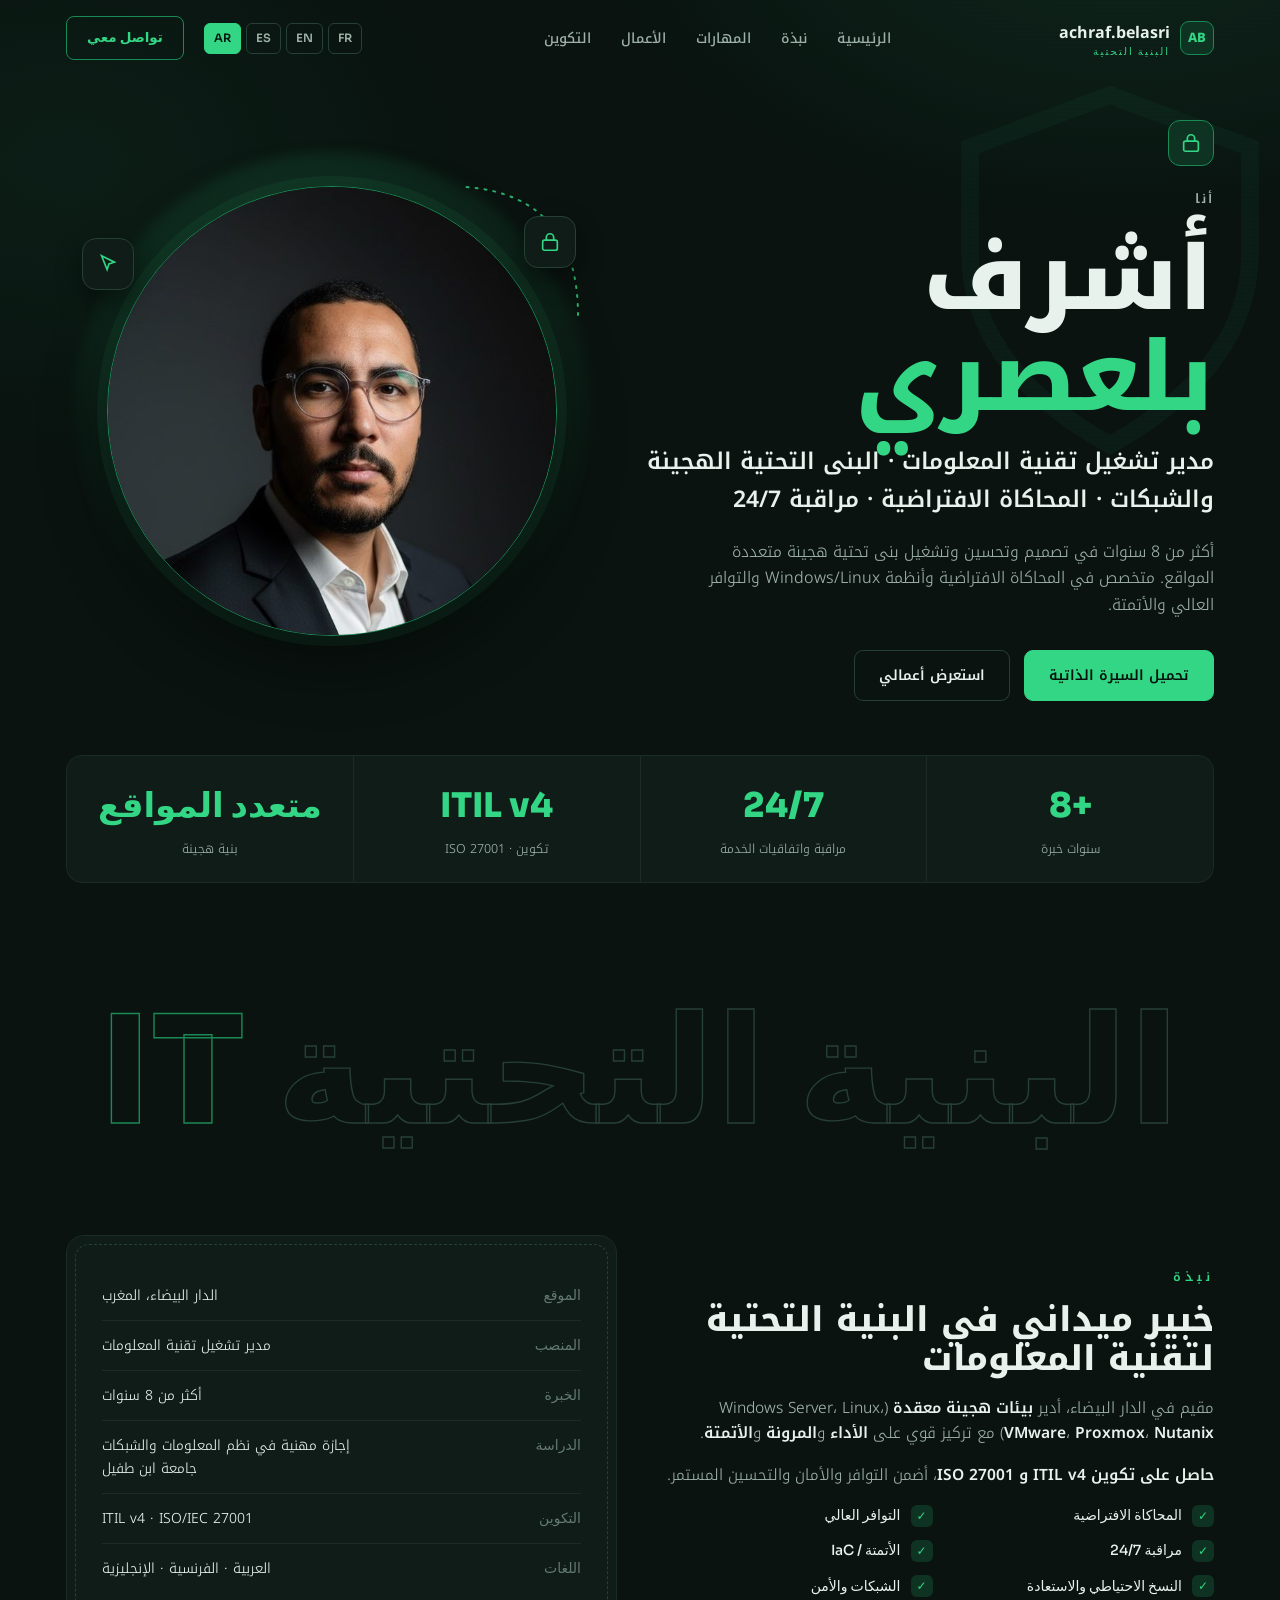
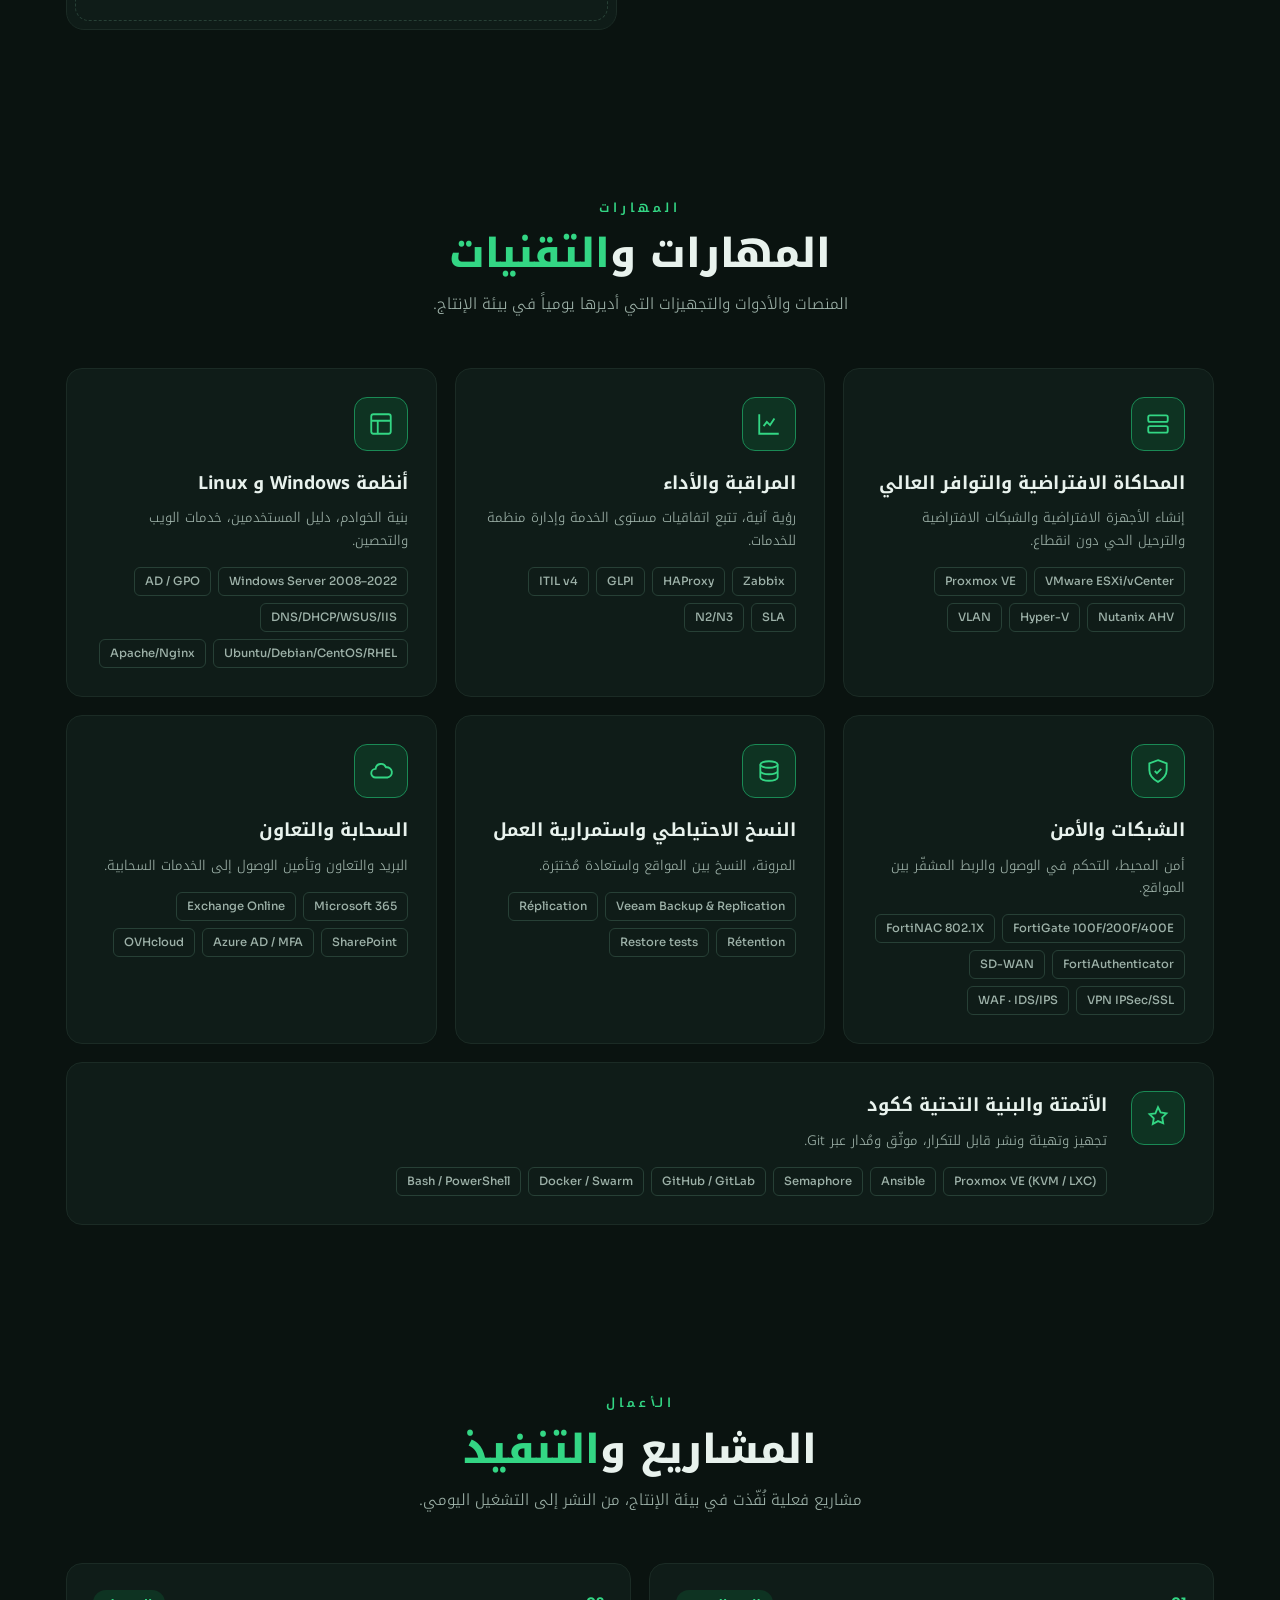
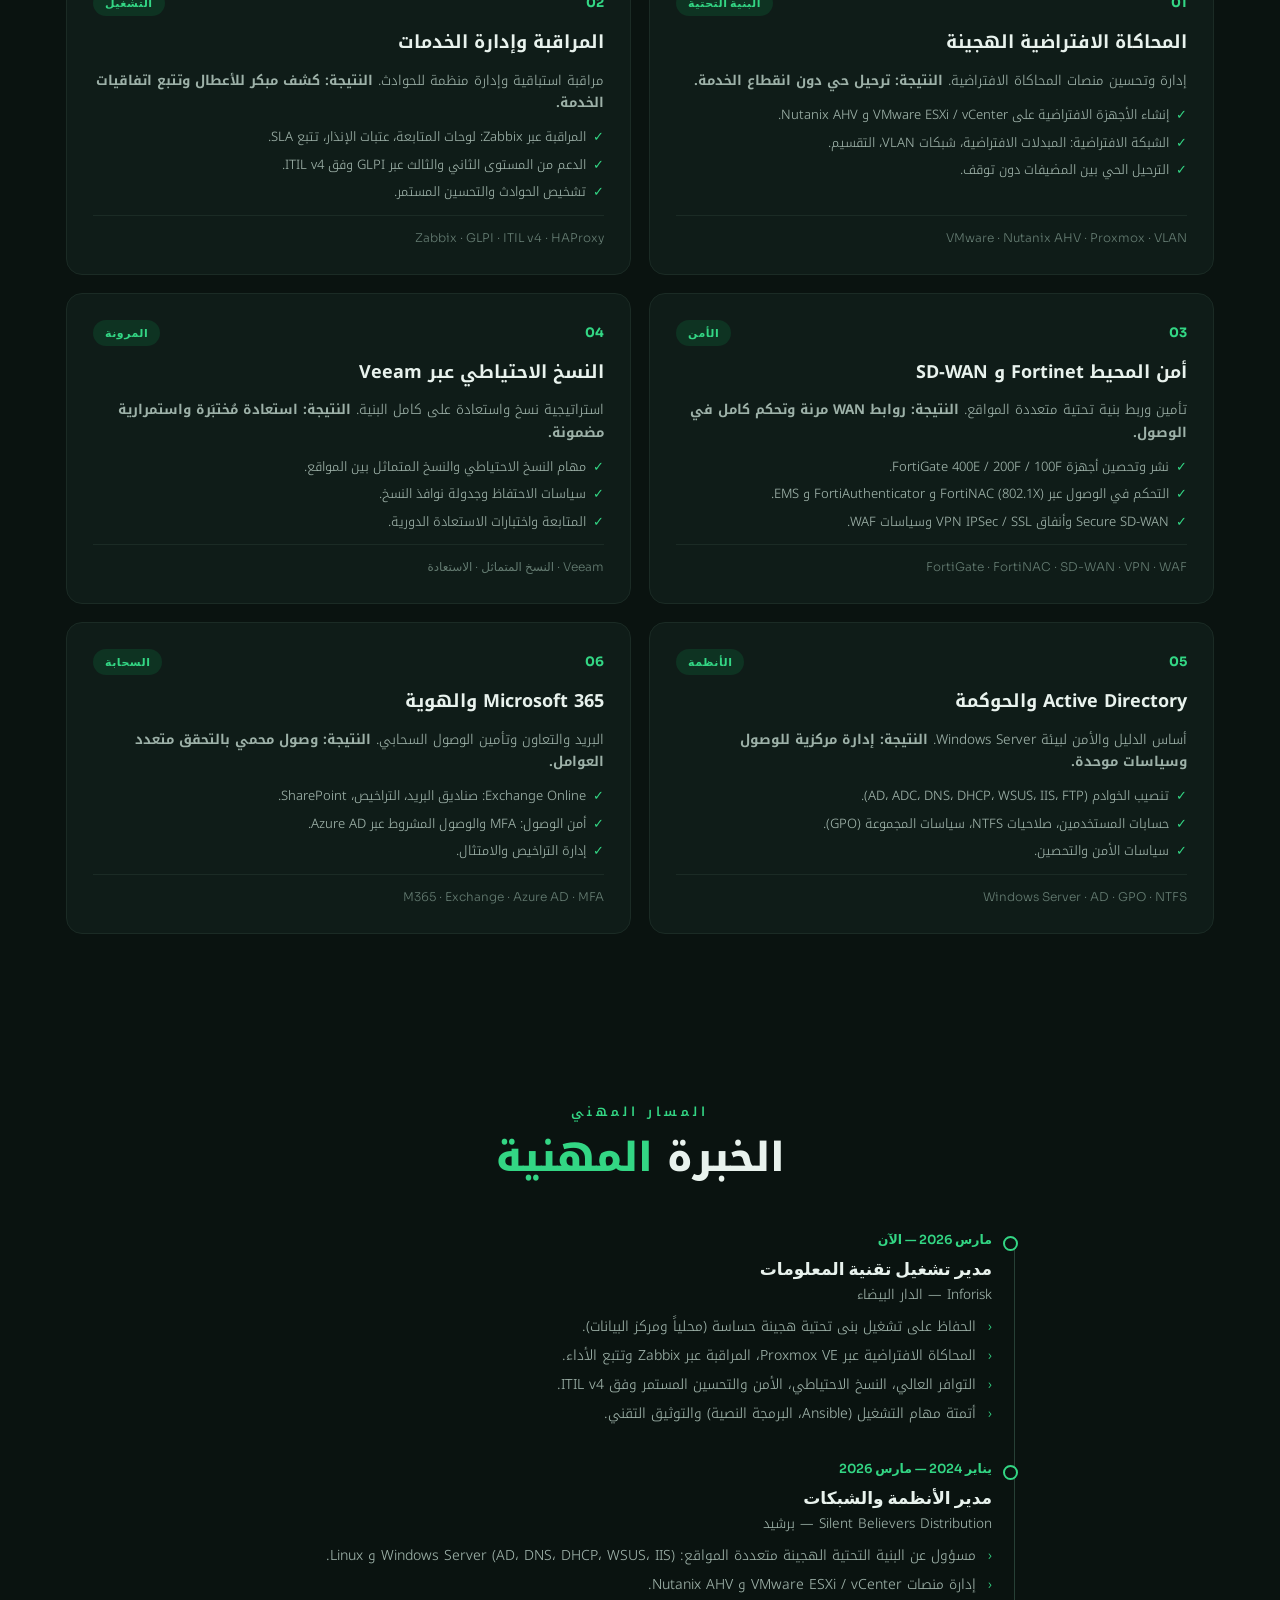
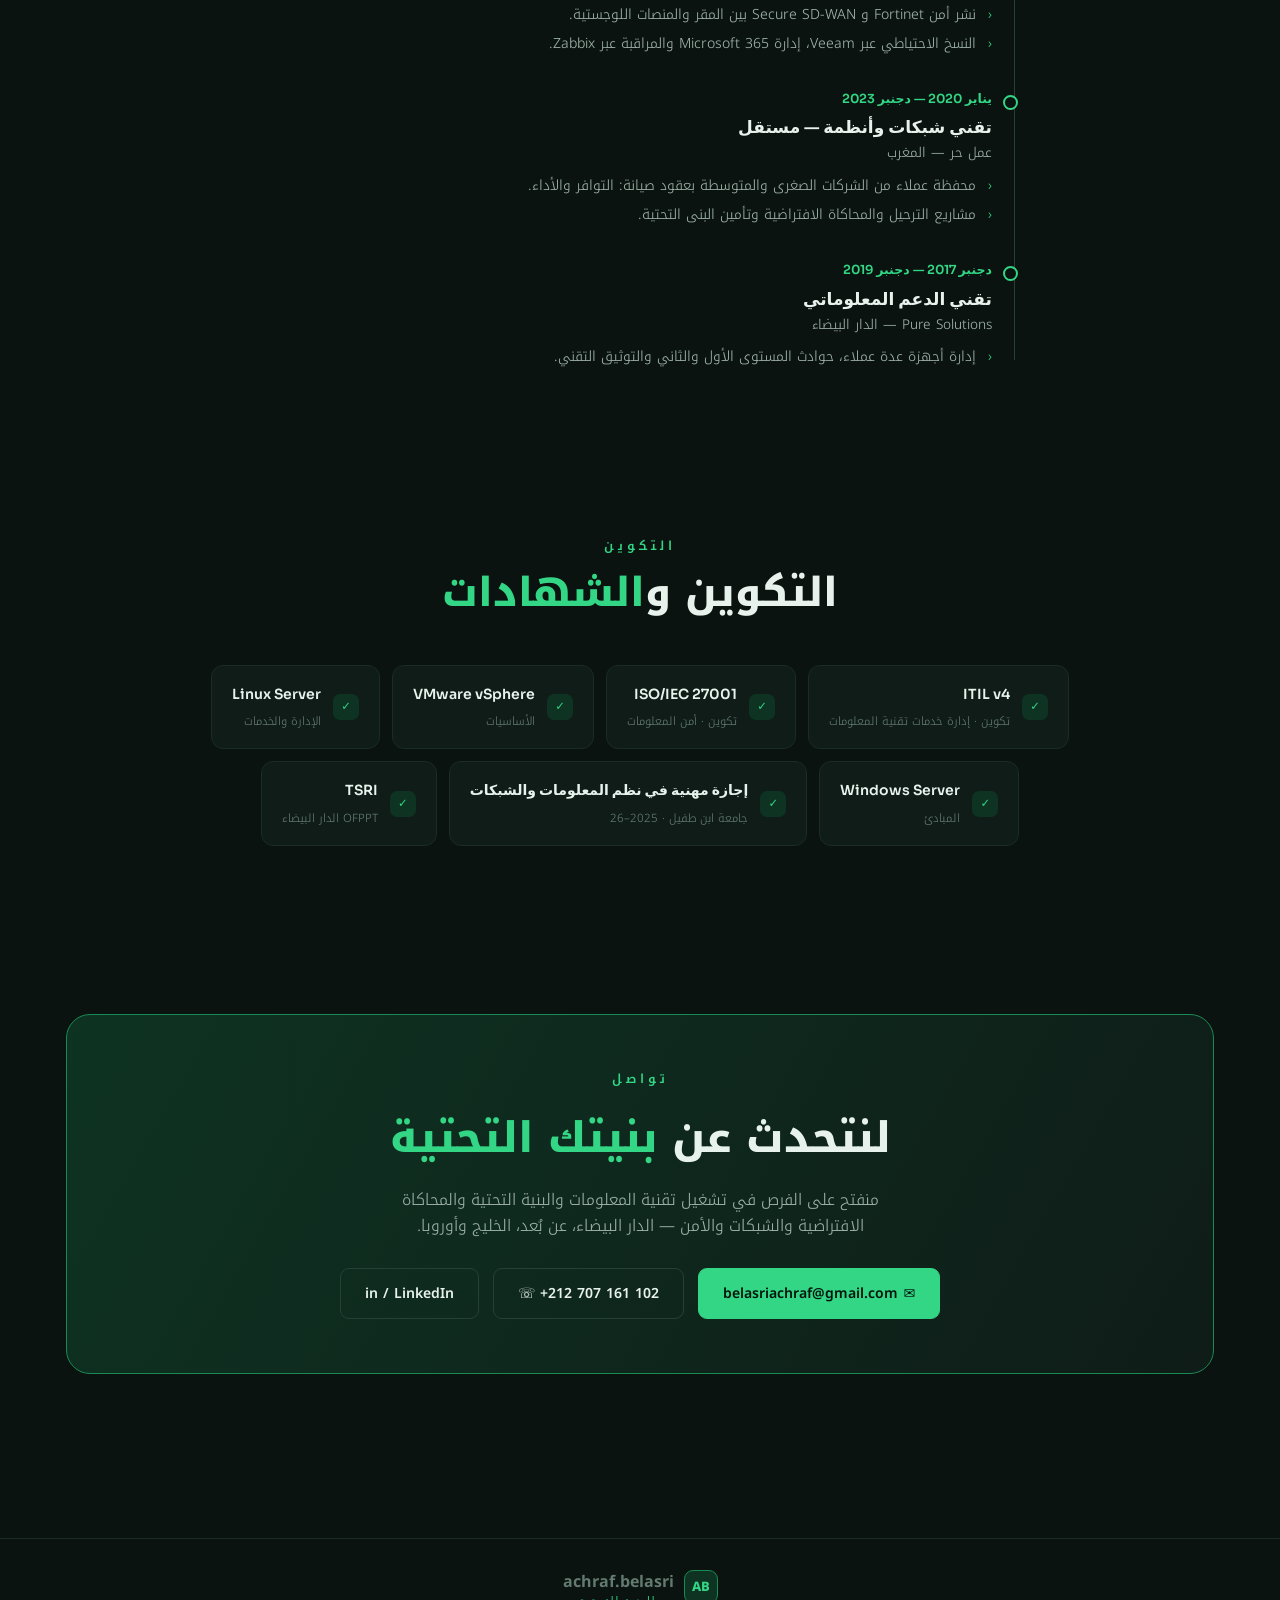
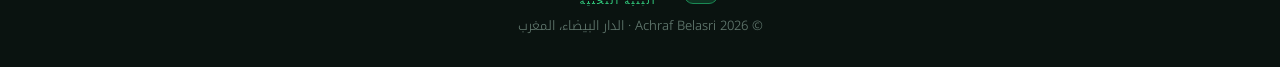
==== ar.html @ a987cebf "Add files via upload" ====
<!DOCTYPE html>
<html lang="ar" dir="rtl">
<head>
<meta charset="UTF-8" />
<meta name="viewport" content="width=device-width, initial-scale=1.0" />
<title>أشرف بلعصري — مدير تشغيل تقنية المعلومات والبنى التحتية الهجينة</title>
<meta name="description" content="أشرف بلعصري، مدير تشغيل تقنية المعلومات في الدار البيضاء. أكثر من 8 سنوات في البنى التحتية الهجينة متعددة المواقع: المحاكاة الافتراضية (VMware، Proxmox، Nutanix)، أنظمة Windows/Linux، التوافر العالي، الأتمتة والمراقبة 24/7." />
<meta name="keywords" content="أشرف بلعصري, تقنية المعلومات, البنية التحتية, المحاكاة الافتراضية, VMware, Proxmox, Nutanix, Windows Server, Linux, التوافر العالي, المراقبة, Zabbix, Ansible, الشبكات, الأمن السيبراني, FortiGate, SD-WAN, Veeam, الدار البيضاء, ITIL v4, ISO 27001" />
<link rel="canonical" href="https://achraf-belasri.vercel.app/ar.html" />
<link rel="alternate" hreflang="fr" href="https://achraf-belasri.vercel.app/index.html" /><link rel="alternate" hreflang="en" href="https://achraf-belasri.vercel.app/en.html" /><link rel="alternate" hreflang="es" href="https://achraf-belasri.vercel.app/es.html" /><link rel="alternate" hreflang="ar" href="https://achraf-belasri.vercel.app/ar.html" />
<meta property="og:type" content="website" />
<meta property="og:url" content="https://achraf-belasri.vercel.app/ar.html" />
<meta property="og:locale" content="ar" />
<meta property="og:title" content="أشرف بلعصري — مدير تشغيل تقنية المعلومات والبنى التحتية الهجينة" />
<meta property="og:description" content="أكثر من 8 سنوات في البنى التحتية الهجينة: المحاكاة الافتراضية، Windows/Linux، التوافر العالي، الأتمتة والمراقبة 24/7. الدار البيضاء." />
<meta property="og:image" content="https://achraf-belasri.vercel.app/og-image.png" />
<meta property="og:image:width" content="1200" />
<meta property="og:image:height" content="630" />
<meta name="twitter:card" content="summary_large_image" />
<meta name="twitter:title" content="أشرف بلعصري — مدير تشغيل تقنية المعلومات والبنى التحتية الهجينة" />
<meta name="twitter:description" content="أكثر من 8 سنوات في البنى التحتية الهجينة: المحاكاة الافتراضية، Windows/Linux، التوافر العالي، الأتمتة والمراقبة 24/7. الدار البيضاء." />
<meta name="twitter:image" content="https://achraf-belasri.vercel.app/og-image.png" />
<link rel="preconnect" href="https://fonts.googleapis.com" />
<link rel="preconnect" href="https://fonts.gstatic.com" crossorigin />
<link href="https://fonts.googleapis.com/css2?family=Sora:wght@400;500;600;700;800&family=Manrope:wght@300;400;500;600;700&display=swap" rel="stylesheet" />
<link href="https://fonts.googleapis.com/css2?family=Noto+Kufi+Arabic:wght@400;500;600;700;800&display=swap" rel="stylesheet" />
<style>
  :root{
    --bg:#0a1310;--bg-2:#0c1714;--panel:#0f1c18;--panel-2:#11211b;--line:#1b2b25;--line-2:#274036;
    --fg:#e8f2ed;--fg-dim:#9db1a8;--fg-faint:#637a70;
    --green:#33d684;--green-2:#62f0a6;--green-dim:#1a8a55;--green-deep:#0e3322;
    --disp:'Sora',system-ui,sans-serif;--sans:'Manrope',system-ui,sans-serif;--maxw:1200px;
  }
  *{margin:0;padding:0;box-sizing:border-box}
  html{scroll-behavior:smooth}
  body{background:var(--bg);color:var(--fg);font-family:var(--sans);font-weight:300;line-height:1.65;-webkit-font-smoothing:antialiased;overflow-x:hidden}
  body::before{content:"";position:fixed;inset:0;z-index:0;pointer-events:none;background:radial-gradient(900px 500px at 88% -8%,rgba(51,214,132,.10),transparent 60%),radial-gradient(700px 500px at 5% 18%,rgba(51,214,132,.06),transparent 60%)}
  .wrap{position:relative;z-index:1;max-width:var(--maxw);margin:0 auto;padding:0 26px}
  a{color:inherit;text-decoration:none}
  ::selection{background:var(--green);color:#04140c}
  h1,h2,h3,.disp{font-family:var(--disp)}
  .grn{color:var(--green)}

  /* NAV */
  nav{position:fixed;top:0;left:0;right:0;z-index:60;transition:.3s;border-bottom:1px solid transparent}
  nav.scrolled{background:rgba(10,19,16,.86);backdrop-filter:blur(12px);border-bottom-color:var(--line)}
  .nav-in{max-width:var(--maxw);margin:0 auto;padding:16px 26px;display:flex;align-items:center;gap:20px}
  .logo{display:flex;align-items:center;gap:10px;font-family:var(--disp);font-weight:700;font-size:16px}
  .logo .mark{width:34px;height:34px;border-radius:9px;border:1px solid var(--green-dim);display:flex;align-items:center;justify-content:center;color:var(--green);background:var(--green-deep);font-weight:800;font-size:13px}
  .logo small{display:block;font-family:var(--sans);font-weight:500;font-size:10px;letter-spacing:2px;color:var(--green);text-transform:uppercase;line-height:1}
  .nav-links{margin:0 auto;display:flex;gap:30px;font-size:14px;font-weight:500}
  .nav-links a{color:var(--fg-dim);transition:.2s}
  .nav-links a:hover{color:var(--green)}
  .talk{font-family:var(--disp);font-weight:600;font-size:13.5px;padding:10px 20px;border-radius:8px;border:1px solid var(--green-dim);color:var(--green);transition:.2s}
  .talk:hover{background:var(--green);color:#04140c;box-shadow:0 8px 26px rgba(51,214,132,.3)}
  @media(max-width:880px){.nav-links{display:none}}

  /* HERO */
  header{min-height:100vh;display:flex;align-items:center;padding:120px 0 60px;position:relative}
  .shield-bg{position:absolute;top:60px;right:-40px;width:420px;height:420px;z-index:0;opacity:.05;color:var(--green)}
  .hero{display:grid;grid-template-columns:1.05fr .95fr;gap:30px;width:100%;align-items:center;position:relative;z-index:1}
  @media(max-width:900px){.hero{grid-template-columns:1fr;gap:46px}}
  .lockbadge{width:46px;height:46px;border-radius:12px;background:var(--green-deep);border:1px solid var(--green-dim);display:flex;align-items:center;justify-content:center;color:var(--green);margin-bottom:22px}
  .eyebrow{font-family:var(--disp);font-weight:600;letter-spacing:5px;font-size:13px;color:var(--fg-dim);text-transform:uppercase;margin-bottom:18px}
  h1.name{font-weight:800;font-size:clamp(48px,8.6vw,96px);line-height:.88;letter-spacing:-3px;margin-bottom:14px;text-transform:uppercase}
  .subrole{font-family:var(--disp);font-weight:600;font-size:clamp(16px,2.3vw,23px);color:var(--fg);letter-spacing:-.3px;margin-bottom:20px}
  .lede{max-width:520px;font-size:16px;color:var(--fg-dim);margin-bottom:32px}
  .cta{display:flex;gap:14px;flex-wrap:wrap}
  .btn{font-family:var(--disp);font-size:14px;font-weight:600;padding:13px 24px;border-radius:9px;border:1px solid var(--line-2);color:var(--fg);transition:.2s;display:inline-flex;align-items:center;gap:9px;cursor:pointer}
  .btn:hover{border-color:var(--green);color:var(--green);transform:translateY(-2px)}
  .btn.primary{background:var(--green);color:#04140c;border-color:var(--green)}
  .btn.primary:hover{background:var(--green-2);color:#04140c;box-shadow:0 10px 30px rgba(51,214,132,.32)}

  /* HERO VISUAL */
  .visual{position:relative;display:flex;flex-direction:column;justify-content:center;align-items:center;gap:10px;min-height:540px}
  .radar-card{width:300px;max-width:86vw}
  .blob{position:absolute;width:520px;height:520px;max-width:96vw;border-radius:50%;background:radial-gradient(circle at 50% 42%,rgba(51,214,132,.34),rgba(51,214,132,.07) 58%,transparent 72%);filter:blur(6px);animation:float 7s ease-in-out infinite}
  .photo-ring{position:relative;width:450px;height:450px;max-width:86vw;border-radius:50%;overflow:hidden;border:1.5px solid var(--green-dim);box-shadow:0 0 0 10px rgba(51,214,132,.06),0 24px 60px rgba(0,0,0,.5);z-index:2}
  .photo-ring img{width:100%;height:100%;object-fit:cover;object-position:center top}
  .dotline{position:absolute;top:6%;left:2%;width:150px;height:150px;z-index:1;color:var(--green);opacity:.8}
  .ic-badge{position:absolute;width:52px;height:52px;border-radius:14px;background:var(--panel);border:1px solid var(--line-2);display:flex;align-items:center;justify-content:center;color:var(--green);box-shadow:0 10px 26px rgba(0,0,0,.45);z-index:3}
  .ic-tl{top:14%;left:4%;animation:float 5s ease-in-out infinite}
  .ic-tr{top:18%;right:3%;animation:float 6s ease-in-out infinite .5s}
  @keyframes float{0%,100%{transform:translateY(0)}50%{transform:translateY(-12px)}}

  /* STATS STRIP */
  .stats{display:grid;grid-template-columns:repeat(4,1fr);gap:1px;background:var(--line);border:1px solid var(--line);border-radius:16px;overflow:hidden;margin-top:54px}
  .stat{background:var(--panel);padding:22px 18px;text-align:center}
  .stat .v{font-family:var(--disp);font-weight:800;font-size:clamp(24px,4vw,34px);color:var(--green)}
  .stat .l{font-size:12.5px;color:var(--fg-dim);margin-top:5px}
  @media(max-width:720px){.stats{grid-template-columns:repeat(2,1fr)}}

  /* OUTLINE BAND */
  .band{padding:60px 0 10px;text-align:center;overflow:hidden}
  .outline-text{font-family:var(--disp);font-weight:800;font-size:clamp(40px,12vw,150px);line-height:.92;letter-spacing:-2px;color:transparent;-webkit-text-stroke:1.4px var(--line-2);text-transform:uppercase;white-space:nowrap}
  .outline-text .on{-webkit-text-stroke:1.4px var(--green-dim)}

  /* SECTIONS */
  section{padding:84px 0;position:relative}
  .head{text-align:center;max-width:680px;margin:0 auto 50px}
  .tagline{font-family:var(--disp);font-weight:600;letter-spacing:4px;font-size:12.5px;color:var(--green);text-transform:uppercase;margin-bottom:14px}
  .head h2{font-weight:800;font-size:clamp(26px,4.4vw,40px);letter-spacing:-1px;text-transform:uppercase;line-height:1.1}
  .head p{color:var(--fg-dim);font-size:15.5px;margin-top:16px}

  /* ABOUT */
  .about{display:grid;grid-template-columns:1fr 1fr;gap:46px;align-items:center}
  @media(max-width:860px){.about{grid-template-columns:1fr;gap:30px}}
  .about h2{font-weight:800;font-size:clamp(24px,3.8vw,34px);letter-spacing:-.6px;text-transform:uppercase;margin-bottom:18px;line-height:1.12}
  .about p{color:var(--fg-dim);font-size:15.5px;margin-bottom:16px}
  .about p strong{color:var(--fg);font-weight:600}
  .checks{list-style:none;display:grid;grid-template-columns:1fr 1fr;gap:12px;margin-top:8px}
  .checks li{display:flex;align-items:center;gap:10px;font-family:var(--disp);font-weight:500;font-size:14px;color:var(--fg)}
  .checks li .c{width:22px;height:22px;border-radius:6px;background:var(--green-deep);color:var(--green);display:flex;align-items:center;justify-content:center;font-size:12px;flex:none}
  .about-card{background:var(--panel);border:1px solid var(--line);border-radius:18px;padding:8px}
  .about-card .inner{border:1px dashed var(--line-2);border-radius:14px;padding:26px}
  .fact{display:flex;justify-content:space-between;gap:14px;padding:13px 0;border-bottom:1px solid var(--line);font-size:14px}
  .fact:last-child{border-bottom:0}
  .fact .k{color:var(--fg-faint);font-family:var(--disp);font-weight:500}
  .fact .v{color:var(--fg);text-align:right}

  /* SERVICES */
  .grid3{display:grid;grid-template-columns:repeat(3,1fr);gap:18px}
  @media(max-width:920px){.grid3{grid-template-columns:repeat(2,1fr)}}
  @media(max-width:600px){.grid3{grid-template-columns:1fr}}
  .scard{background:var(--panel);border:1px solid var(--line);border-radius:16px;padding:28px;transition:.25s}
  .scard:hover{border-color:var(--green-dim);transform:translateY(-5px);background:var(--panel-2)}
  .sico{width:54px;height:54px;border-radius:13px;background:var(--green-deep);border:1px solid var(--green-dim);display:flex;align-items:center;justify-content:center;color:var(--green);margin-bottom:18px}
  .scard h3{font-weight:700;font-size:18px;margin-bottom:9px}
  .scard p{font-size:13.5px;color:var(--fg-dim);margin-bottom:15px}
  .scard.wide{grid-column:1/-1;display:flex;gap:24px;align-items:flex-start}
  .scard.wide .sico{margin-bottom:0;flex:none}
  @media(max-width:600px){.scard.wide{flex-direction:column;gap:14px}}
  .tags{display:flex;flex-wrap:wrap;gap:7px}
  .tag{font-size:11.5px;font-family:var(--disp);font-weight:500;color:var(--fg-dim);border:1px solid var(--line-2);border-radius:6px;padding:4px 10px;transition:.18s}
  .tag:hover{color:var(--green);border-color:var(--green)}

  /* PORTFOLIO */
  .grid2{display:grid;grid-template-columns:repeat(2,1fr);gap:18px}
  @media(max-width:820px){.grid2{grid-template-columns:1fr}}
  .pcard{background:var(--panel);border:1px solid var(--line);border-radius:16px;padding:26px;display:flex;flex-direction:column;gap:12px;transition:.25s;position:relative;overflow:hidden}
  .pcard::after{content:"";position:absolute;top:0;left:0;width:100%;height:3px;background:linear-gradient(90deg,var(--green),transparent);transform:scaleX(0);transform-origin:left;transition:transform .3s}
  .pcard:hover{border-color:var(--green-dim);transform:translateY(-5px)}
  .pcard:hover::after{transform:scaleX(1)}
  .pc-top{display:flex;justify-content:space-between;align-items:center}
  .pc-no{font-family:var(--disp);font-weight:700;font-size:13px;color:var(--green)}
  .pc-badge{font-family:var(--disp);font-size:11px;font-weight:600;color:var(--green);background:var(--green-deep);border-radius:20px;padding:4px 12px;text-transform:uppercase;letter-spacing:.5px}
  .pcard h3{font-weight:700;font-size:18px}
  .pcard .ctx{font-size:13.5px;color:var(--fg-dim)}
  .pcard ul{list-style:none;display:flex;flex-direction:column;gap:6px}
  .pcard li{font-size:13px;color:var(--fg-dim);padding-left:18px;position:relative}
  .pcard li::before{content:"\2713";position:absolute;left:0;color:var(--green)}
  .pcard .st{font-family:var(--disp);font-size:12px;color:var(--fg-faint);margin-top:auto;padding-top:12px;border-top:1px solid var(--line)}

  /* TIMELINE */
  .tl{max-width:760px;margin:0 auto;position:relative;padding-left:28px}
  .tl::before{content:"";position:absolute;left:5px;top:8px;bottom:8px;width:1px;background:var(--line-2)}
  .tlitem{position:relative;padding-bottom:34px}
  .tlitem:last-child{padding-bottom:0}
  .tlitem::before{content:"";position:absolute;left:-26px;top:6px;width:11px;height:11px;border-radius:50%;background:var(--bg);border:2px solid var(--green)}
  .tldate{font-family:var(--disp);font-weight:600;font-size:12.5px;color:var(--green);margin-bottom:5px}
  .tlrole{font-family:var(--disp);font-weight:600;font-size:17px}
  .tlorg{font-size:13.5px;color:var(--fg-dim);margin-bottom:9px}
  .tlitem ul{list-style:none;display:flex;flex-direction:column;gap:6px}
  .tlitem li{font-size:14px;color:var(--fg-dim);padding-left:16px;position:relative}
  .tlitem li::before{content:"\203A";position:absolute;left:0;color:var(--green)}

  /* CERTS */
  .mods{display:flex;flex-wrap:wrap;gap:12px;justify-content:center;max-width:920px;margin:0 auto}
  .mod{background:var(--panel);border:1px solid var(--line);border-radius:12px;padding:15px 20px;display:flex;align-items:center;gap:12px;transition:.2s}
  .mod:hover{border-color:var(--green-dim);transform:translateY(-3px)}
  .mod .chk{width:26px;height:26px;border-radius:7px;background:var(--green-deep);color:var(--green);display:flex;align-items:center;justify-content:center;flex:none}
  .mod b{font-family:var(--disp);font-weight:600;font-size:14px}
  .mod span{font-size:11.5px;color:var(--fg-faint)}

  /* CONTACT */
  .cta-band{background:linear-gradient(120deg,var(--green-deep),var(--panel));border:1px solid var(--green-dim);border-radius:24px;padding:54px 40px;text-align:center;position:relative;overflow:hidden}
  .cta-band h2{font-weight:800;font-size:clamp(26px,4.4vw,42px);letter-spacing:-1px;text-transform:uppercase;margin-bottom:14px}
  .cta-band p{color:var(--fg-dim);max-width:520px;margin:0 auto 28px;font-size:16px}
  .cta-band .cta{justify-content:center}

  footer{border-top:1px solid var(--line);margin-top:80px;padding:30px 0;text-align:center;font-size:13px;color:var(--fg-faint)}
  footer .logo{justify-content:center;margin-bottom:10px}

  .reveal{opacity:0;transform:translateY(26px);transition:opacity .7s cubic-bezier(.2,.7,.2,1),transform .7s cubic-bezier(.2,.7,.2,1)}
  .reveal.in{opacity:1;transform:none}
  .stagger>*{opacity:0;transform:translateY(20px);transition:opacity .6s,transform .6s}
  .stagger.in>*{opacity:1;transform:none}
  .stagger.in>*:nth-child(1){transition-delay:.05s}.stagger.in>*:nth-child(2){transition-delay:.11s}
  .stagger.in>*:nth-child(3){transition-delay:.17s}.stagger.in>*:nth-child(4){transition-delay:.23s}
  .stagger.in>*:nth-child(5){transition-delay:.29s}.stagger.in>*:nth-child(6){transition-delay:.35s}
  @media(prefers-reduced-motion:reduce){.reveal,.stagger>*{opacity:1;transform:none;transition:none}.blob,.ic-tl,.ic-tr{animation:none}}

  /* ===== TERMINAL / SOC LAYER (inspiré du thème hacker) ===== */
  .mono{font-family:ui-monospace,'SF Mono',Menlo,monospace}

  /* MESH BACKGROUND (réseau animé) */
  #mesh{position:fixed;inset:0;z-index:0;pointer-events:none;opacity:.55}

  /* scanlines discrètes globales */
  body::after{content:"";position:fixed;inset:0;z-index:0;pointer-events:none;background:repeating-linear-gradient(0deg,transparent 0,transparent 2px,rgba(0,0,0,.16) 3px,transparent 4px);opacity:.4;mix-blend-mode:multiply}

  /* BOOT SEQUENCE */
  #boot{position:fixed;inset:0;z-index:200;background:#04100a;display:flex;align-items:center;justify-content:center;transition:opacity .5s}
  #boot.hidden{opacity:0;pointer-events:none}
  .boot-box{font-family:ui-monospace,monospace;font-size:13.5px;line-height:1.95;width:min(660px,90vw);color:var(--fg-dim)}
  .boot-box .ok{color:var(--green)}
  .boot-box .grant{color:var(--green-2);font-weight:700;text-shadow:0 0 12px rgba(51,214,132,.6)}
  .boot-box .blink{display:inline-block;width:8px;height:15px;background:var(--green);vertical-align:-2px;animation:bk 1s steps(1) infinite}
  @keyframes bk{50%{opacity:0}}
  .boot-skip{position:fixed;bottom:24px;right:24px;font-family:ui-monospace,monospace;font-size:11px;color:var(--fg-faint);border:1px solid var(--line-2);border-radius:6px;padding:6px 12px;cursor:pointer}

  /* STATUS PILL dans la nav */
  .sysok{display:inline-flex;align-items:center;gap:8px;font-family:ui-monospace,monospace;font-size:11.5px;color:var(--green);border:1px solid var(--green-dim);border-radius:100px;padding:4px 12px}
  .dot{width:7px;height:7px;border-radius:50%;background:var(--green);box-shadow:0 0 8px var(--green);animation:pulse 2s infinite}
  @keyframes pulse{0%{box-shadow:0 0 0 0 rgba(51,214,132,.5)}70%{box-shadow:0 0 0 7px rgba(51,214,132,0)}100%{box-shadow:0 0 0 0 rgba(51,214,132,0)}}
  .sys-clock{margin-left:14px;font-family:ui-monospace,monospace;font-size:12px;color:var(--fg-dim)}
  .sys-clock b{color:var(--fg)}
  @media(max-width:880px){.sys-clock{display:none}}

  /* GLITCH sur le nom */
  .glitch{position:relative;display:inline-block}
  .glitch::before,.glitch::after{content:attr(data-text);position:absolute;left:0;top:0;width:100%;height:100%;overflow:hidden;color:var(--green)}
  .glitch::before{color:var(--green-2);z-index:-1;animation:glA 3s infinite linear alternate-reverse}
  .glitch::after{color:#1fe3ff;z-index:-2;animation:glB 2.4s infinite linear alternate-reverse}
  @keyframes glA{0%{clip-path:inset(0 0 85% 0);transform:translate(-2px,-1px)}20%{clip-path:inset(40% 0 40% 0);transform:translate(2px,1px)}40%{clip-path:inset(80% 0 5% 0);transform:translate(-1px,1px)}60%{clip-path:inset(10% 0 70% 0);transform:translate(2px,-1px)}80%{clip-path:inset(55% 0 25% 0);transform:translate(-2px,1px)}100%{clip-path:inset(20% 0 60% 0);transform:translate(1px,0)}}
  @keyframes glB{0%{clip-path:inset(60% 0 20% 0);transform:translate(2px,1px)}25%{clip-path:inset(20% 0 60% 0);transform:translate(-2px,-1px)}50%{clip-path:inset(75% 0 5% 0);transform:translate(1px,1px)}75%{clip-path:inset(30% 0 45% 0);transform:translate(-1px,-1px)}100%{clip-path:inset(50% 0 35% 0);transform:translate(2px,0)}}

  /* FRAPPE du rôle */
  .typedrole{font-family:ui-monospace,monospace;font-size:clamp(13px,1.9vw,16px);color:var(--green);margin-bottom:18px;min-height:1.4em;letter-spacing:.3px}
  .typedrole .cur{display:inline-block;width:8px;height:1.05em;background:var(--green);margin-left:2px;transform:translateY(2px);animation:bk 1.1s steps(1) infinite}

  /* PHOTO SCAN overlay sur l'anneau */
  .photo-ring .scan-tint{position:absolute;inset:0;z-index:2;pointer-events:none;background:linear-gradient(155deg,rgba(51,214,132,.18),transparent 48%);mix-blend-mode:screen;border-radius:50%}
  .photo-ring .scan-lines{position:absolute;inset:0;z-index:2;pointer-events:none;background:repeating-linear-gradient(0deg,transparent 0,transparent 2px,rgba(51,214,132,.06) 3px,transparent 4px);border-radius:50%}
  .photo-ring .scan-bar{position:absolute;left:0;right:0;height:70px;z-index:3;pointer-events:none;background:linear-gradient(180deg,transparent,rgba(51,214,132,.28),transparent);animation:scanmove 3.4s ease-in-out infinite}
  @keyframes scanmove{0%{top:-70px}100%{top:100%}}
  .photo-cap{position:absolute;left:0;right:0;bottom:0;display:flex;align-items:center;gap:8px;justify-content:center;padding:14px 14px 24px;font-family:ui-monospace,monospace;font-size:10.5px;letter-spacing:.5px;color:var(--green);background:linear-gradient(0deg,rgba(4,16,10,.92),transparent);z-index:4}

  /* THREAT RADAR */
  .radar-card{background:var(--panel);border:1px solid var(--line);border-radius:16px;overflow:hidden;margin-top:18px}
  .radar-head{display:flex;align-items:center;gap:9px;padding:11px 16px;border-bottom:1px solid var(--line);font-family:ui-monospace,monospace;font-size:11.5px;color:var(--fg-dim)}
  .radar-head .lights{display:flex;gap:6px}
  .radar-head .lights i{width:9px;height:9px;border-radius:50%;display:block}
  .l-r{background:#ff5f57}.l-y{background:#febc2e}.l-g{background:#28c840}
  .radar-head .rt{margin-left:6px;color:var(--fg)}
  .radar-body{padding:18px;display:flex;justify-content:center}
  .radar{position:relative;width:150px;height:150px;border-radius:50%;background:radial-gradient(circle,rgba(51,214,132,.07),transparent 70%);border:1px solid var(--line-2)}
  .radar::before{content:"";position:absolute;inset:26px;border:1px solid var(--line-2);border-radius:50%}
  .radar::after{content:"";position:absolute;inset:58px;border:1px solid var(--line-2);border-radius:50%}
  .radar .cr,.radar .cr2{position:absolute;background:var(--line-2)}
  .radar .cr{left:50%;top:0;width:1px;height:100%;transform:translateX(-.5px)}
  .radar .cr2{top:50%;left:0;height:1px;width:100%;transform:translateY(-.5px)}
  .radar .sweep{position:absolute;inset:0;border-radius:50%;background:conic-gradient(from 0deg,rgba(51,214,132,.5),rgba(51,214,132,0) 60deg,transparent 360deg);animation:spin 3s linear infinite}
  @keyframes spin{to{transform:rotate(360deg)}}
  .radar .blip{position:absolute;width:6px;height:6px;border-radius:50%;background:var(--green);box-shadow:0 0 8px var(--green);animation:bp 3s infinite}
  .radar .b1{top:36px;left:98px;animation-delay:.4s}
  .radar .b2{top:100px;left:50px;animation-delay:1.6s}
  .radar .b3{top:64px;left:32px;background:var(--green-2);box-shadow:0 0 8px var(--green-2);animation-delay:2.4s}
  @keyframes bp{0%,100%{opacity:.25}50%{opacity:1}}
  .radar-gauges{display:grid;grid-template-columns:repeat(3,1fr);gap:1px;background:var(--line);border-top:1px solid var(--line)}
  .rg{background:var(--panel);padding:12px 8px;text-align:center}
  .rg .gv{font-family:ui-monospace,monospace;font-weight:700;font-size:18px;color:var(--green)}
  .rg .gl{font-size:10px;color:var(--fg-faint);margin-top:3px;font-family:ui-monospace,monospace}

  @media(prefers-reduced-motion:reduce){.glitch::before,.glitch::after,.dot,.radar .sweep,.radar .blip,.scan-bar,.typedrole .cur{animation:none}#mesh{display:none}}

  /* language switcher */
  .langs{display:flex;gap:5px;margin-inline-start:14px}
  .langs a{font-family:var(--disp);font-size:11.5px;font-weight:600;padding:5px 9px;border-radius:6px;border:1px solid var(--line-2);color:var(--fg-dim);transition:.18s}
  .langs a:hover{color:var(--green);border-color:var(--green)}
  .langs a.on{background:var(--green);color:#04140c;border-color:var(--green)}
  @media(max-width:560px){.langs a{padding:4px 7px;font-size:11px}}

  /* ---- RTL adjustments ---- */
  [dir="rtl"] body{font-family:'Noto Kufi Arabic','Manrope',system-ui,sans-serif}
  [dir="rtl"] h1,[dir="rtl"] h2,[dir="rtl"] h3,[dir="rtl"] .disp,[dir="rtl"] .logo,
  [dir="rtl"] .btn,[dir="rtl"] .tagline,[dir="rtl"] .eyebrow,[dir="rtl"] .subrole{font-family:'Noto Kufi Arabic','Sora',system-ui,sans-serif}
  [dir="rtl"] h1.name,[dir="rtl"] h2,[dir="rtl"] .subrole,[dir="rtl"] .outline-text{letter-spacing:0}
  [dir="rtl"] .eyebrow{letter-spacing:2px}
  [dir="rtl"] h1.name{line-height:1.05}
  [dir="rtl"] .tl{padding-left:0;padding-right:28px}
  [dir="rtl"] .tl::before{left:auto;right:5px}
  [dir="rtl"] .tlitem::before{left:auto;right:-26px}
  [dir="rtl"] .tlitem li{padding-left:0;padding-right:16px}
  [dir="rtl"] .tlitem li::before{left:auto;right:0;content:"\2039"}
  [dir="rtl"] .pcard li{padding-left:0;padding-right:18px}
  [dir="rtl"] .pcard li::before{left:auto;right:0}
  [dir="rtl"] .fact .v{text-align:left}
  [dir="rtl"] .dotline{left:auto;right:2%;transform:scaleX(-1)}
  [dir="rtl"] .ic-tl{left:auto;right:4%}
  [dir="rtl"] .ic-tr{right:auto;left:3%}
  [dir="rtl"] .scard::after,[dir="rtl"] .pcard::after{transform-origin:right}
</style>
</head>
<body>

<nav id="nav">
  <div class="nav-in">
    <a href="#top" class="logo"><span class="mark">AB</span><span>achraf.belasri<small>البنية التحتية</small></span></a>
    <div class="nav-links">
      <a href="#top">الرئيسية</a>
      <a href="#about">نبذة</a>
      <a href="#services">المهارات</a>
      <a href="#portfolio">الأعمال</a>
      <a href="#certs">التكوين</a>
    </div>
    <div class="langs"><a href="index.html" class="" hreflang="fr">FR</a><a href="en.html" class="" hreflang="en">EN</a><a href="es.html" class="" hreflang="es">ES</a><a href="ar.html" class="on" hreflang="ar">AR</a></div>
    <a href="#contact" class="talk">تواصل معي</a>
  </div>
</nav>

<header id="top">
  <svg class="shield-bg" viewBox="0 0 24 24" fill="none" stroke="currentColor" stroke-width="1"><path d="M12 2l8 3v6c0 5-3.5 8.5-8 11-4.5-2.5-8-6-8-11V5l8-3z"/></svg>
  <div class="wrap">
    <div class="hero">
      <div class="hero-id">
        <div class="lockbadge reveal"><svg width="22" height="22" viewBox="0 0 24 24" fill="none" stroke="currentColor" stroke-width="1.8"><rect x="4" y="10" width="16" height="11" rx="2"/><path d="M8 10V7a4 4 0 0 1 8 0v3"/></svg></div>
        <div class="eyebrow reveal">أنا</div>
        <h1 class="name reveal">أشرف<br><span class="grn">بلعصري</span></h1>
        <p class="subrole reveal">مدير تشغيل تقنية المعلومات · البنى التحتية الهجينة والشبكات · المحاكاة الافتراضية · مراقبة 24/7</p>
        <p class="lede reveal">أكثر من 8 سنوات في تصميم وتحسين وتشغيل بنى تحتية هجينة متعددة المواقع. متخصص في المحاكاة الافتراضية وأنظمة Windows/Linux والتوافر العالي والأتمتة.</p>
        <div class="cta reveal">
          <a class="btn primary" href="cv-ar.html" target="_blank" rel="noopener">تحميل السيرة الذاتية</a>
          <a class="btn" href="#portfolio">استعرض أعمالي</a>
        </div>
      </div>

      <div class="visual reveal">
        <svg class="dotline" viewBox="0 0 150 150" fill="none" stroke="currentColor" stroke-width="2" stroke-dasharray="2 7" stroke-linecap="round"><path d="M8 142 C 8 70, 40 20, 120 14"/></svg>
        <div class="blob"></div>
        <div class="ic-badge ic-tl"><svg width="22" height="22" viewBox="0 0 24 24" fill="none" stroke="currentColor" stroke-width="1.8"><rect x="4" y="10" width="16" height="11" rx="2"/><path d="M8 10V7a4 4 0 0 1 8 0v3"/></svg></div>
        <div class="ic-badge ic-tr"><svg width="22" height="22" viewBox="0 0 24 24" fill="none" stroke="currentColor" stroke-width="1.8"><path d="M5 3l14 7-6 2-2 6-6-15z"/></svg></div>
        <div class="photo-ring"><img src="[data-uri]" alt="Achraf Belasri" /></div>
      </div>
    </div>

    <div class="stats stagger"><div class="stat"><div class="v">+8</div><div class="l">سنوات خبرة</div></div><div class="stat"><div class="v">24/7</div><div class="l">مراقبة واتفاقيات الخدمة</div></div><div class="stat"><div class="v">ITIL v4</div><div class="l">تكوين · ISO 27001</div></div><div class="stat"><div class="v">متعدد المواقع</div><div class="l">بنية هجينة</div></div></div>
  </div>
</header>

<div class="band"><div class="outline-text">البنية التحتية<span class="on"> IT</span></div></div>

<section id="about">
  <div class="wrap">
    <div class="about">
      <div class="reveal">
        <div class="tagline" style="text-align:start">نبذة</div>
        <h2>خبير ميداني في البنية التحتية لتقنية المعلومات</h2>
        <p>مقيم في الدار البيضاء، أدير <strong>بيئات هجينة معقدة</strong> (Windows Server، Linux، <strong>VMware</strong>، <strong>Proxmox</strong>، <strong>Nutanix</strong>) مع تركيز قوي على <strong>الأداء</strong> و<strong>المرونة</strong> و<strong>الأتمتة</strong>.</p>
        <p><strong>حاصل على تكوين ITIL v4 و ISO 27001</strong>، أضمن التوافر والأمان والتحسين المستمر.</p>
        <ul class="checks"><li><span class="c">✓</span> المحاكاة الافتراضية</li><li><span class="c">✓</span> التوافر العالي</li><li><span class="c">✓</span> مراقبة 24/7</li><li><span class="c">✓</span> الأتمتة / IaC</li><li><span class="c">✓</span> النسخ الاحتياطي والاستعادة</li><li><span class="c">✓</span> الشبكات والأمن</li></ul>
      </div>
      <div class="about-card reveal"><div class="inner"><div class="fact"><span class="k">الموقع</span><span class="v">الدار البيضاء، المغرب</span></div><div class="fact"><span class="k">المنصب</span><span class="v">مدير تشغيل تقنية المعلومات</span></div><div class="fact"><span class="k">الخبرة</span><span class="v">أكثر من 8 سنوات</span></div><div class="fact"><span class="k">الدراسة</span><span class="v">إجازة مهنية في نظم المعلومات والشبكات<br>جامعة ابن طفيل</span></div><div class="fact"><span class="k">التكوين</span><span class="v">ITIL v4 · ISO/IEC 27001</span></div><div class="fact"><span class="k">اللغات</span><span class="v">العربية · الفرنسية · الإنجليزية</span></div></div></div>
    </div>
  </div>
</section>

<section id="services">
  <div class="wrap">
    <div class="head reveal">
      <div class="tagline">المهارات</div>
      <h2>المهارات و<span class="grn">التقنيات</span></h2>
      <p>المنصات والأدوات والتجهيزات التي أديرها يومياً في بيئة الإنتاج.</p>
    </div>
    <div class="grid3 stagger"><div class="scard"><div class="sico"><svg width="26" height="26" viewBox="0 0 24 24" fill="none" stroke="currentColor" stroke-width="1.7"><rect x="3" y="4" width="18" height="6" rx="1.5"/><rect x="3" y="14" width="18" height="6" rx="1.5"/><path d="M7 7h.01M7 17h.01"/></svg></div><h3>المحاكاة الافتراضية والتوافر العالي</h3><p>إنشاء الأجهزة الافتراضية والشبكات الافتراضية والترحيل الحي دون انقطاع.</p><div class="tags"><span class="tag">VMware ESXi/vCenter</span><span class="tag">Proxmox VE</span><span class="tag">Nutanix AHV</span><span class="tag">Hyper-V</span><span class="tag">VLAN</span></div></div><div class="scard"><div class="sico"><svg width="26" height="26" viewBox="0 0 24 24" fill="none" stroke="currentColor" stroke-width="1.7"><path d="M3 3v18h18"/><path d="M7 14l3-4 3 3 4-6"/></svg></div><h3>المراقبة والأداء</h3><p>رؤية آنية، تتبع اتفاقيات مستوى الخدمة وإدارة منظمة للخدمات.</p><div class="tags"><span class="tag">Zabbix</span><span class="tag">HAProxy</span><span class="tag">GLPI</span><span class="tag">ITIL v4</span><span class="tag">SLA</span><span class="tag">N2/N3</span></div></div><div class="scard"><div class="sico"><svg width="26" height="26" viewBox="0 0 24 24" fill="none" stroke="currentColor" stroke-width="1.7"><rect x="3" y="3" width="18" height="18" rx="2"/><path d="M3 9h18M9 21V9"/></svg></div><h3>أنظمة Windows و Linux</h3><p>بنية الخوادم، دليل المستخدمين، خدمات الويب والتحصين.</p><div class="tags"><span class="tag">Windows Server 2008–2022</span><span class="tag">AD / GPO</span><span class="tag">DNS/DHCP/WSUS/IIS</span><span class="tag">Ubuntu/Debian/CentOS/RHEL</span><span class="tag">Apache/Nginx</span></div></div><div class="scard"><div class="sico"><svg width="26" height="26" viewBox="0 0 24 24" fill="none" stroke="currentColor" stroke-width="1.7"><path d="M12 2l8 3v6c0 5-3.5 8.5-8 11-4.5-2.5-8-6-8-11V5l8-3z"/><path d="M9 12l2 2 4-4"/></svg></div><h3>الشبكات والأمن</h3><p>أمن المحيط، التحكم في الوصول والربط المشفّر بين المواقع.</p><div class="tags"><span class="tag">FortiGate 100F/200F/400E</span><span class="tag">FortiNAC 802.1X</span><span class="tag">FortiAuthenticator</span><span class="tag">SD-WAN</span><span class="tag">VPN IPSec/SSL</span><span class="tag">WAF · IDS/IPS</span></div></div><div class="scard"><div class="sico"><svg width="26" height="26" viewBox="0 0 24 24" fill="none" stroke="currentColor" stroke-width="1.7"><ellipse cx="12" cy="6" rx="8" ry="3"/><path d="M4 6v6c0 1.7 3.6 3 8 3s8-1.3 8-3V6M4 12v6c0 1.7 3.6 3 8 3s8-1.3 8-3v-6"/></svg></div><h3>النسخ الاحتياطي واستمرارية العمل</h3><p>المرونة، النسخ بين المواقع واستعادة مُختبَرة.</p><div class="tags"><span class="tag">Veeam Backup & Replication</span><span class="tag">Réplication</span><span class="tag">Rétention</span><span class="tag">Restore tests</span></div></div><div class="scard"><div class="sico"><svg width="26" height="26" viewBox="0 0 24 24" fill="none" stroke="currentColor" stroke-width="1.7"><path d="M7 18a4 4 0 0 1 0-8 5 5 0 0 1 9.6-1.4A3.5 3.5 0 0 1 18 18H7z"/></svg></div><h3>السحابة والتعاون</h3><p>البريد والتعاون وتأمين الوصول إلى الخدمات السحابية.</p><div class="tags"><span class="tag">Microsoft 365</span><span class="tag">Exchange Online</span><span class="tag">SharePoint</span><span class="tag">Azure AD / MFA</span><span class="tag">OVHcloud</span></div></div><div class="scard wide"><div class="sico"><svg width="26" height="26" viewBox="0 0 24 24" fill="none" stroke="currentColor" stroke-width="1.7"><path d="M12 2l2.4 4.9 5.4.8-3.9 3.8.9 5.3L12 14.9 7.2 17.6l.9-5.3L4.2 8.5l5.4-.8z"/></svg></div><div><h3>الأتمتة والبنية التحتية ككود</h3><p>تجهيز وتهيئة ونشر قابل للتكرار، موثّق ومُدار عبر Git.</p><div class="tags"><span class="tag">Proxmox VE (KVM / LXC)</span><span class="tag">Ansible</span><span class="tag">Semaphore</span><span class="tag">GitHub / GitLab</span><span class="tag">Docker / Swarm</span><span class="tag">Bash / PowerShell</span></div></div></div></div>
  </div>
</section>

<section id="portfolio">
  <div class="wrap">
    <div class="head reveal">
      <div class="tagline">الأعمال</div>
      <h2>المشاريع و<span class="grn">التنفيذ</span></h2>
      <p>مشاريع فعلية نُفّذت في بيئة الإنتاج، من النشر إلى التشغيل اليومي.</p>
    </div>
    <div class="grid2 stagger"><div class="pcard"><div class="pc-top"><span class="pc-no">01</span><span class="pc-badge">البنية التحتية</span></div><h3>المحاكاة الافتراضية الهجينة</h3><p class="ctx">إدارة وتحسين منصات المحاكاة الافتراضية. <strong>النتيجة: ترحيل حي دون انقطاع الخدمة.</strong></p><ul><li>إنشاء الأجهزة الافتراضية على VMware ESXi / vCenter و Nutanix AHV.</li><li>الشبكة الافتراضية: المبدلات الافتراضية، شبكات VLAN، التقسيم.</li><li>الترحيل الحي بين المضيفات دون توقف.</li></ul><div class="st">VMware · Nutanix AHV · Proxmox · VLAN</div></div><div class="pcard"><div class="pc-top"><span class="pc-no">02</span><span class="pc-badge">التشغيل</span></div><h3>المراقبة وإدارة الخدمات</h3><p class="ctx">مراقبة استباقية وإدارة منظمة للحوادث. <strong>النتيجة: كشف مبكر للأعطال وتتبع اتفاقيات الخدمة.</strong></p><ul><li>المراقبة عبر Zabbix: لوحات المتابعة، عتبات الإنذار، تتبع SLA.</li><li>الدعم من المستوى الثاني والثالث عبر GLPI وفق ITIL v4.</li><li>تشخيص الحوادث والتحسين المستمر.</li></ul><div class="st">Zabbix · GLPI · ITIL v4 · HAProxy</div></div><div class="pcard"><div class="pc-top"><span class="pc-no">03</span><span class="pc-badge">الأمن</span></div><h3>أمن المحيط Fortinet و SD-WAN</h3><p class="ctx">تأمين وربط بنية تحتية متعددة المواقع. <strong>النتيجة: روابط WAN مرنة وتحكم كامل في الوصول.</strong></p><ul><li>نشر وتحصين أجهزة FortiGate 400E / 200F / 100F.</li><li>التحكم في الوصول عبر FortiNAC (802.1X) و FortiAuthenticator و EMS.</li><li>Secure SD-WAN وأنفاق VPN IPSec / SSL وسياسات WAF.</li></ul><div class="st">FortiGate · FortiNAC · SD-WAN · VPN · WAF</div></div><div class="pcard"><div class="pc-top"><span class="pc-no">04</span><span class="pc-badge">المرونة</span></div><h3>النسخ الاحتياطي عبر Veeam</h3><p class="ctx">استراتيجية نسخ واستعادة على كامل البنية. <strong>النتيجة: استعادة مُختبَرة واستمرارية مضمونة.</strong></p><ul><li>مهام النسخ الاحتياطي والنسخ المتماثل بين المواقع.</li><li>سياسات الاحتفاظ وجدولة نوافذ النسخ.</li><li>المتابعة واختبارات الاستعادة الدورية.</li></ul><div class="st">Veeam · النسخ المتماثل · الاستعادة</div></div><div class="pcard"><div class="pc-top"><span class="pc-no">05</span><span class="pc-badge">الأنظمة</span></div><h3>Active Directory والحوكمة</h3><p class="ctx">أساس الدليل والأمن لبيئة Windows Server. <strong>النتيجة: إدارة مركزية للوصول وسياسات موحدة.</strong></p><ul><li>تنصيب الخوادم (AD، ADC، DNS، DHCP، WSUS، IIS، FTP).</li><li>حسابات المستخدمين، صلاحيات NTFS، سياسات المجموعة (GPO).</li><li>سياسات الأمن والتحصين.</li></ul><div class="st">Windows Server · AD · GPO · NTFS</div></div><div class="pcard"><div class="pc-top"><span class="pc-no">06</span><span class="pc-badge">السحابة</span></div><h3>Microsoft 365 والهوية</h3><p class="ctx">البريد والتعاون وتأمين الوصول السحابي. <strong>النتيجة: وصول محمي بالتحقق متعدد العوامل.</strong></p><ul><li>Exchange Online: صناديق البريد، التراخيص، SharePoint.</li><li>أمن الوصول: MFA والوصول المشروط عبر Azure AD.</li><li>إدارة التراخيص والامتثال.</li></ul><div class="st">M365 · Exchange · Azure AD · MFA</div></div></div>
  </div>
</section>

<section id="parcours">
  <div class="wrap">
    <div class="head reveal">
      <div class="tagline">المسار المهني</div>
      <h2>الخبرة <span class="grn">المهنية</span></h2>
    </div>
    <div class="tl reveal"><div class="tlitem"><div class="tldate">مارس 2026 — الآن</div><div class="tlrole">مدير تشغيل تقنية المعلومات</div><div class="tlorg">Inforisk — الدار البيضاء</div><ul><li>الحفاظ على تشغيل بنى تحتية هجينة حساسة (محلياً ومركز البيانات).</li><li>المحاكاة الافتراضية عبر Proxmox VE، المراقبة عبر Zabbix وتتبع الأداء.</li><li>التوافر العالي، النسخ الاحتياطي، الأمن والتحسين المستمر وفق ITIL v4.</li><li>أتمتة مهام التشغيل (Ansible، البرمجة النصية) والتوثيق التقني.</li></ul></div><div class="tlitem"><div class="tldate">يناير 2024 — مارس 2026</div><div class="tlrole">مدير الأنظمة والشبكات</div><div class="tlorg">Silent Believers Distribution — برشيد</div><ul><li>مسؤول عن البنية التحتية الهجينة متعددة المواقع: Windows Server (AD، DNS، DHCP، WSUS، IIS) و Linux.</li><li>إدارة منصات VMware ESXi / vCenter و Nutanix AHV.</li><li>نشر أمن Fortinet و Secure SD-WAN بين المقر والمنصات اللوجستية.</li><li>النسخ الاحتياطي عبر Veeam، إدارة Microsoft 365 والمراقبة عبر Zabbix.</li></ul></div><div class="tlitem"><div class="tldate">يناير 2020 — دجنبر 2023</div><div class="tlrole">تقني شبكات وأنظمة — مستقل</div><div class="tlorg">عمل حر — المغرب</div><ul><li>محفظة عملاء من الشركات الصغرى والمتوسطة بعقود صيانة: التوافر والأداء.</li><li>مشاريع الترحيل والمحاكاة الافتراضية وتأمين البنى التحتية.</li></ul></div><div class="tlitem"><div class="tldate">دجنبر 2017 — دجنبر 2019</div><div class="tlrole">تقني الدعم المعلوماتي</div><div class="tlorg">Pure Solutions — الدار البيضاء</div><ul><li>إدارة أجهزة عدة عملاء، حوادث المستوى الأول والثاني والتوثيق التقني.</li></ul></div></div>
  </div>
</section>

<section id="certs">
  <div class="wrap">
    <div class="head reveal">
      <div class="tagline">التكوين</div>
      <h2>التكوين و<span class="grn">الشهادات</span></h2>
    </div>
    <div class="mods stagger"><div class="mod"><span class="chk">✓</span><div><b>ITIL v4</b><br><span>تكوين · إدارة خدمات تقنية المعلومات</span></div></div><div class="mod"><span class="chk">✓</span><div><b>ISO/IEC 27001</b><br><span>تكوين · أمن المعلومات</span></div></div><div class="mod"><span class="chk">✓</span><div><b>VMware vSphere</b><br><span>الأساسيات</span></div></div><div class="mod"><span class="chk">✓</span><div><b>Linux Server</b><br><span>الإدارة والخدمات</span></div></div><div class="mod"><span class="chk">✓</span><div><b>Windows Server</b><br><span>المبادئ</span></div></div><div class="mod"><span class="chk">✓</span><div><b>إجازة مهنية في نظم المعلومات والشبكات</b><br><span>جامعة ابن طفيل · 2025–26</span></div></div><div class="mod"><span class="chk">✓</span><div><b>TSRI</b><br><span>OFPPT الدار البيضاء</span></div></div></div>
  </div>
</section>

<section id="contact">
  <div class="wrap">
    <div class="cta-band reveal">
      <div class="tagline">تواصل</div>
      <h2>لنتحدث عن <span class="grn">بنيتك التحتية</span></h2>
      <p>منفتح على الفرص في تشغيل تقنية المعلومات والبنية التحتية والمحاكاة الافتراضية والشبكات والأمن — الدار البيضاء، عن بُعد، الخليج وأوروبا.</p>
      <div class="cta">
        <a class="btn primary" href="mailto:belasriachraf@gmail.com">✉ belasriachraf@gmail.com</a>
        <a class="btn" href="tel:+212707161102" dir="ltr">☏ +212 707 161 102</a>
        <a class="btn" href="https://www.linkedin.com/in/achrafbelasri" target="_blank" rel="noopener">in / LinkedIn</a>
      </div>
    </div>
  </div>
</section>

<footer>
  <div class="wrap">
    <a href="#top" class="logo"><span class="mark">AB</span><span>achraf.belasri<small>البنية التحتية</small></span></a>
    <div>© <span id="year"></span> Achraf Belasri · الدار البيضاء، المغرب</div>
  </div>
</footer>

<script>
  document.getElementById('year').textContent=new Date().getFullYear();
  var nav=document.getElementById('nav');
  addEventListener('scroll',function(){ nav.classList.toggle('scrolled',scrollY>24); });
  var io=new IntersectionObserver(function(en){ en.forEach(function(e){ if(e.isIntersecting){ e.target.classList.add('in'); io.unobserve(e.target); } }); },{threshold:.12});
  document.querySelectorAll('.reveal,.stagger').forEach(function(el){ io.observe(el); });
</script>
</body>
</html>
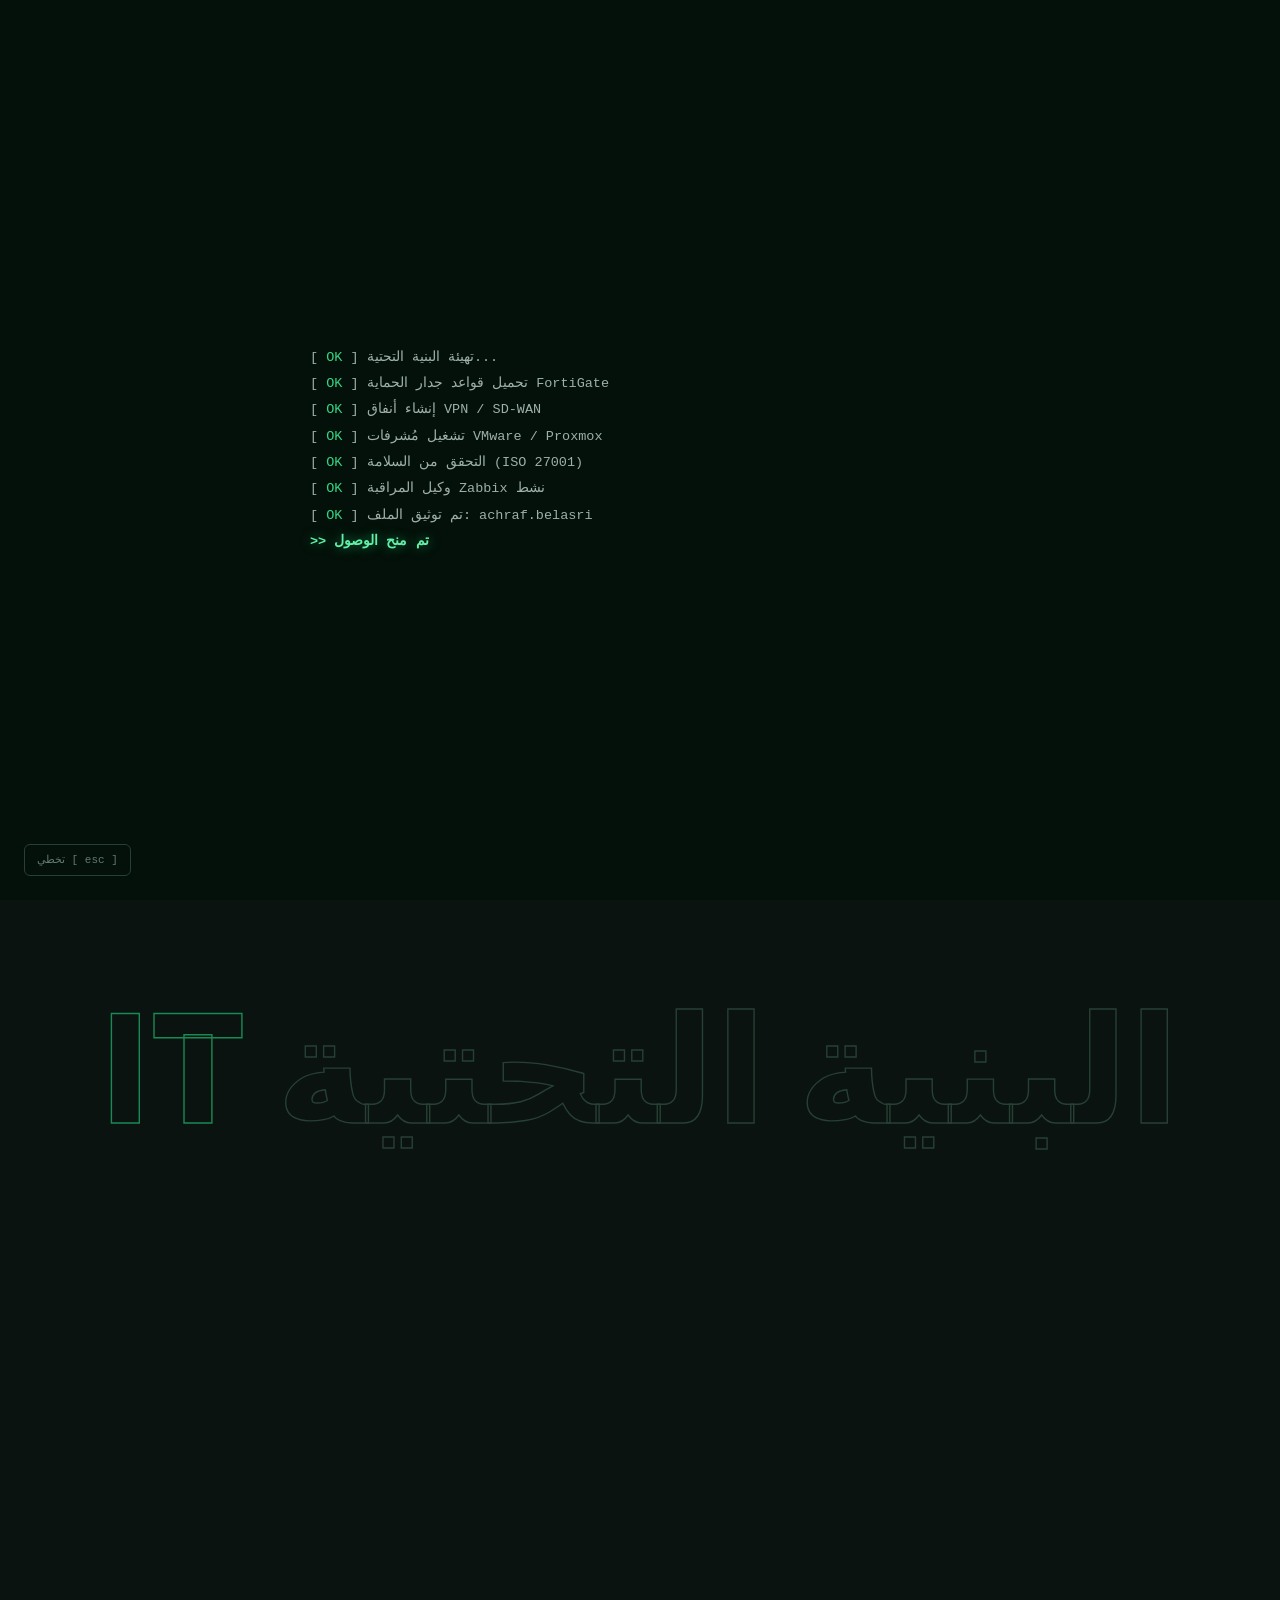
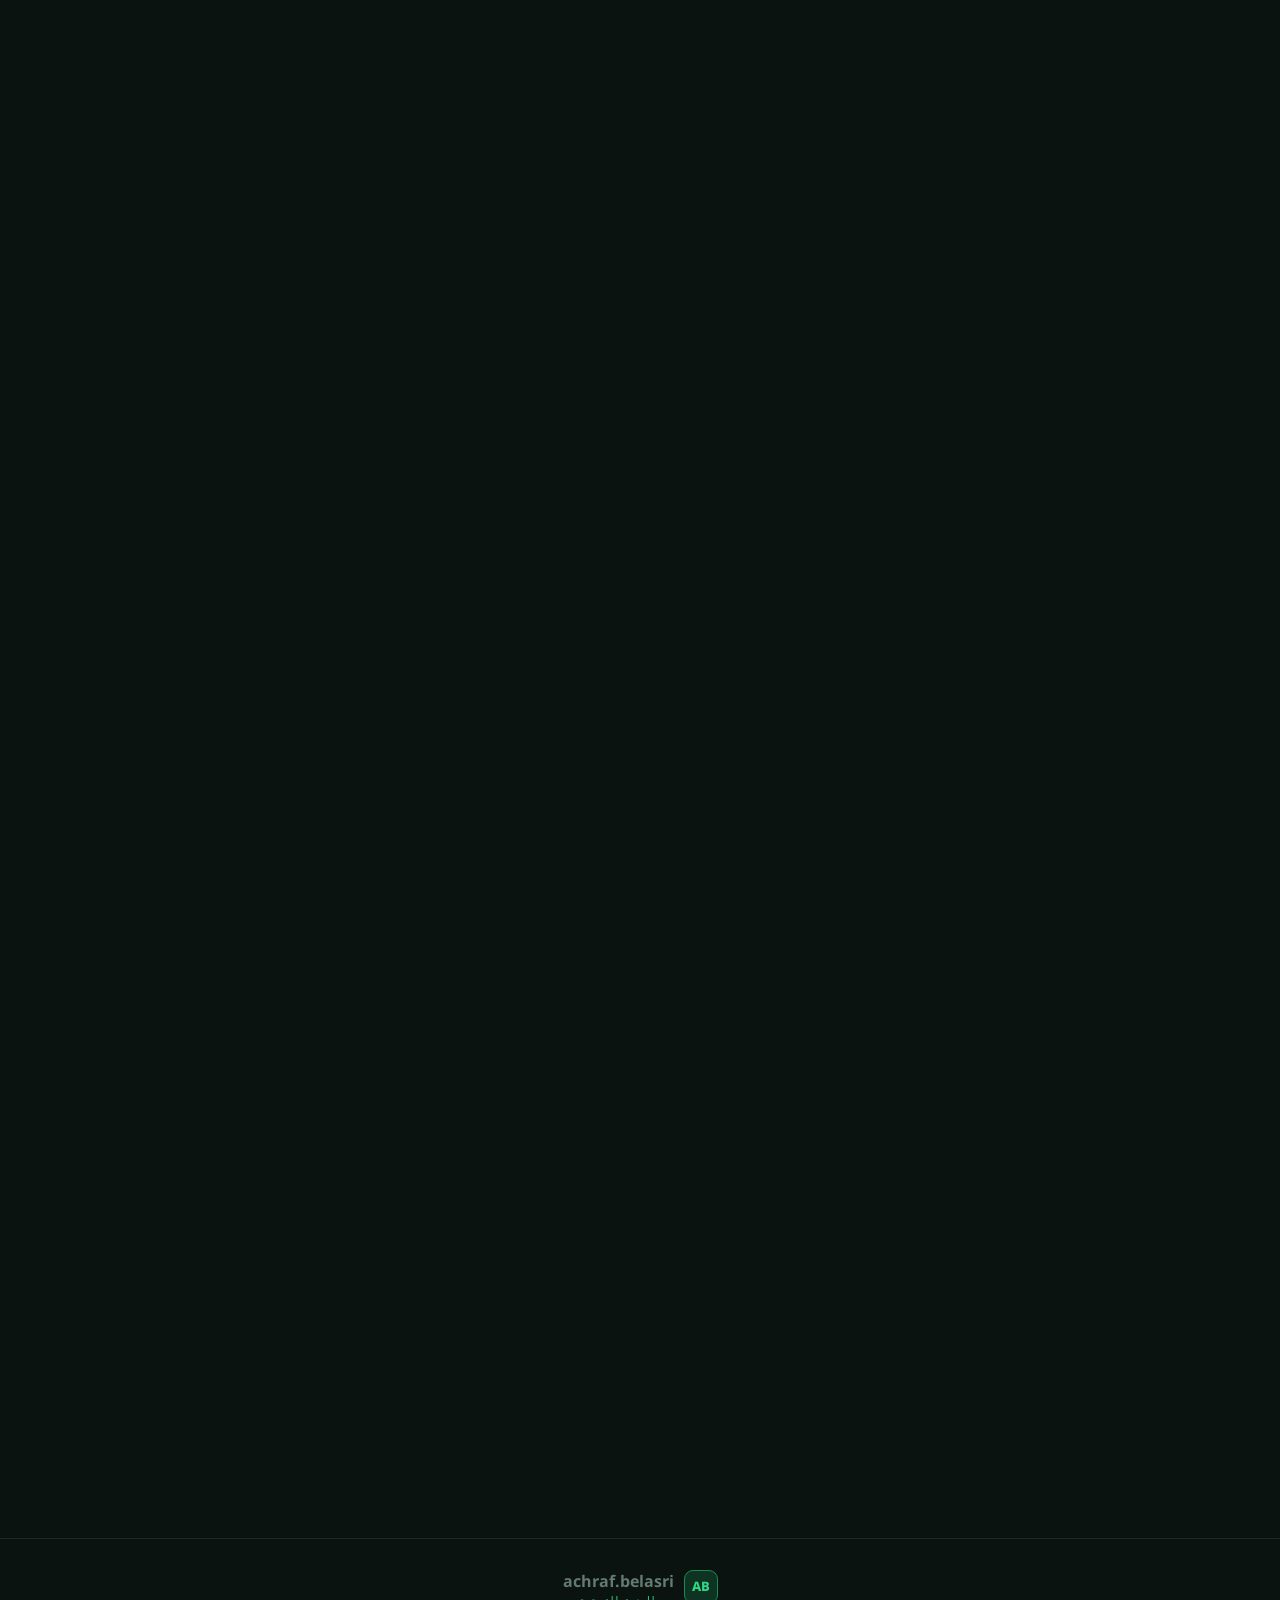
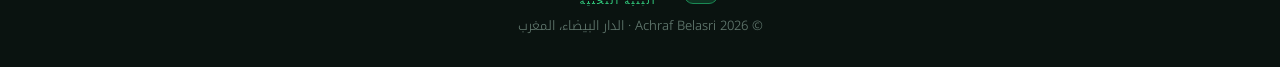
==== commit ecdbe853: "Add files via upload" ====
--- a/ar.html
+++ b/ar.html
@@ -271,6 +271,22 @@
   .langs a.on{background:var(--green);color:#04140c;border-color:var(--green)}
   @media(max-width:560px){.langs a{padding:4px 7px;font-size:11px}}
 
+#mesh{position:fixed;inset:0;z-index:0;pointer-events:none;opacity:.55}
+  #boot{position:fixed;inset:0;z-index:200;background:#04100a;display:flex;align-items:center;justify-content:center;transition:opacity .5s}
+  #boot.hidden{opacity:0;pointer-events:none}
+  .boot-box{font-family:ui-monospace,monospace;font-size:13.5px;line-height:1.95;width:min(660px,90vw);color:var(--fg-dim)}
+  .boot-box .ok{color:var(--green)}
+  .boot-box .grant{color:var(--green-2);font-weight:700;text-shadow:0 0 12px rgba(51,214,132,.6)}
+  .boot-box .blink{display:inline-block;width:8px;height:15px;background:var(--green);vertical-align:-2px;animation:bk 1s steps(1) infinite}
+  @keyframes bk{50%{opacity:0}}
+  .boot-skip{position:fixed;bottom:24px;right:24px;font-family:ui-monospace,monospace;font-size:11px;color:var(--fg-faint);border:1px solid var(--line-2);border-radius:6px;padding:6px 12px;cursor:pointer}
+  .glitch{position:relative;display:inline-block}
+  .glitch::before,.glitch::after{content:attr(data-text);position:absolute;left:0;top:0;width:100%;height:100%;overflow:hidden;color:var(--green)}
+  .glitch::before{color:var(--green-2);z-index:-1;animation:glA 3s infinite linear alternate-reverse}
+  .glitch::after{color:#1fe3ff;z-index:-2;animation:glB 2.4s infinite linear alternate-reverse}
+  @keyframes glA{0%{clip-path:inset(0 0 85% 0);transform:translate(-2px,-1px)}20%{clip-path:inset(40% 0 40% 0);transform:translate(2px,1px)}40%{clip-path:inset(80% 0 5% 0);transform:translate(-1px,1px)}60%{clip-path:inset(10% 0 70% 0);transform:translate(2px,-1px)}80%{clip-path:inset(55% 0 25% 0);transform:translate(-2px,1px)}100%{clip-path:inset(20% 0 60% 0);transform:translate(1px,0)}}
+  @keyframes glB{0%{clip-path:inset(60% 0 20% 0);transform:translate(2px,1px)}25%{clip-path:inset(20% 0 60% 0);transform:translate(-2px,-1px)}50%{clip-path:inset(75% 0 5% 0);transform:translate(1px,1px)}75%{clip-path:inset(30% 0 45% 0);transform:translate(-1px,-1px)}100%{clip-path:inset(50% 0 35% 0);transform:translate(2px,0)}}
+
   /* ---- RTL adjustments ---- */
   [dir="rtl"] body{font-family:'Noto Kufi Arabic','Manrope',system-ui,sans-serif}
   [dir="rtl"] h1,[dir="rtl"] h2,[dir="rtl"] h3,[dir="rtl"] .disp,[dir="rtl"] .logo,
@@ -290,9 +306,18 @@
   [dir="rtl"] .ic-tl{left:auto;right:4%}
   [dir="rtl"] .ic-tr{right:auto;left:3%}
   [dir="rtl"] .scard::after,[dir="rtl"] .pcard::after{transform-origin:right}
+  [dir="rtl"] .boot-skip{right:auto;left:24px}
+  .boot-box{direction:ltr;text-align:left}
 </style>
 </head>
 <body>
+
+<canvas id="mesh"></canvas>
+
+<div id="boot">
+  <div class="boot-box" id="bootLog"></div>
+  <div class="boot-skip" id="bootSkip">[ esc ] تخطي</div>
+</div>
 
 <nav id="nav">
   <div class="nav-in">
@@ -316,7 +341,7 @@
       <div class="hero-id">
         <div class="lockbadge reveal"><svg width="22" height="22" viewBox="0 0 24 24" fill="none" stroke="currentColor" stroke-width="1.8"><rect x="4" y="10" width="16" height="11" rx="2"/><path d="M8 10V7a4 4 0 0 1 8 0v3"/></svg></div>
         <div class="eyebrow reveal">أنا</div>
-        <h1 class="name reveal">أشرف<br><span class="grn">بلعصري</span></h1>
+        <h1 class="name reveal">أشرف<br><span class="grn glitch" data-text="بلعصري">بلعصري</span></h1>
         <p class="subrole reveal">مدير تشغيل تقنية المعلومات · البنى التحتية الهجينة والشبكات · المحاكاة الافتراضية · مراقبة 24/7</p>
         <p class="lede reveal">أكثر من 8 سنوات في تصميم وتحسين وتشغيل بنى تحتية هجينة متعددة المواقع. متخصص في المحاكاة الافتراضية وأنظمة Windows/Linux والتوافر العالي والأتمتة.</p>
         <div class="cta reveal">
@@ -423,8 +448,41 @@
   document.getElementById('year').textContent=new Date().getFullYear();
   var nav=document.getElementById('nav');
   addEventListener('scroll',function(){ nav.classList.toggle('scrolled',scrollY>24); });
+  var reduce=matchMedia('(prefers-reduced-motion: reduce)').matches;
+
+  /* fond : réseau de noeuds */
+  (function(){
+    if(reduce) return;
+    var c=document.getElementById('mesh'); if(!c) return;
+    var x=c.getContext('2d'),W,H,pts=[];
+    function size(){ W=c.width=innerWidth; H=c.height=Math.min(innerHeight,900); }
+    size(); addEventListener('resize',size);
+    var N=Math.min(46,Math.floor(innerWidth/34));
+    for(var i=0;i<N;i++) pts.push({x:Math.random()*W,y:Math.random()*H,vx:(Math.random()-.5)*.3,vy:(Math.random()-.5)*.3});
+    function loop(){
+      x.clearRect(0,0,W,H);
+      for(var i=0;i<pts.length;i++){var p=pts[i];p.x+=p.vx;p.y+=p.vy;if(p.x<0||p.x>W)p.vx*=-1;if(p.y<0||p.y>H)p.vy*=-1;}
+      for(var i=0;i<pts.length;i++){for(var j=i+1;j<pts.length;j++){var a=pts[i],b=pts[j],dx=a.x-b.x,dy=a.y-b.y,d=Math.sqrt(dx*dx+dy*dy);if(d<130){x.strokeStyle='rgba(51,214,132,'+(0.12*(1-d/130))+')';x.lineWidth=1;x.beginPath();x.moveTo(a.x,a.y);x.lineTo(b.x,b.y);x.stroke();}}}
+      for(var i=0;i<pts.length;i++){x.fillStyle='rgba(51,214,132,.55)';x.beginPath();x.arc(pts[i].x,pts[i].y,1.4,0,6.28);x.fill();}
+      requestAnimationFrame(loop);
+    }
+    loop();
+  })();
+
+  /* séquence de démarrage */
+  var bootLines=["[<span class='ok'>  OK  </span>] تهيئة البنية التحتية...", "[<span class='ok'>  OK  </span>] تحميل قواعد جدار الحماية FortiGate", "[<span class='ok'>  OK  </span>] إنشاء أنفاق VPN / SD-WAN", "[<span class='ok'>  OK  </span>] تشغيل مُشرفات VMware / Proxmox", "[<span class='ok'>  OK  </span>] التحقق من السلامة (ISO 27001)", "[<span class='ok'>  OK  </span>] وكيل المراقبة Zabbix نشط", "[<span class='ok'>  OK  </span>] تم توثيق الملف: achraf.belasri", "<span class='grant'>&gt;&gt; تم منح الوصول</span>"];
+  var bootEl=document.getElementById('bootLog'),bootBox=document.getElementById('boot');
+  function endBoot(){ if(!bootBox) return; bootBox.classList.add('hidden'); document.body.style.overflow=''; setTimeout(function(){ if(bootBox.parentNode) bootBox.parentNode.removeChild(bootBox); },600); kickReveals(); }
+  document.getElementById('bootSkip').onclick=endBoot;
+  addEventListener('keydown',function(e){ if(e.key==='Escape') endBoot(); });
+  if(reduce){ bootEl.innerHTML=bootLines.join('<br>'); setTimeout(endBoot,400); }
+  else{ document.body.style.overflow='hidden'; var bi=0;
+    (function nx(){ if(bi>=bootLines.length){ setTimeout(endBoot,750); return; } bootEl.innerHTML+=bootLines[bi]+"<br>"; bi++; setTimeout(nx,230+Math.random()*150); })();
+  }
+
   var io=new IntersectionObserver(function(en){ en.forEach(function(e){ if(e.isIntersecting){ e.target.classList.add('in'); io.unobserve(e.target); } }); },{threshold:.12});
-  document.querySelectorAll('.reveal,.stagger').forEach(function(el){ io.observe(el); });
+  function kickReveals(){ document.querySelectorAll('.reveal,.stagger').forEach(function(el){ io.observe(el); }); }
+  setTimeout(kickReveals,5000);
 </script>
 </body>
 </html>
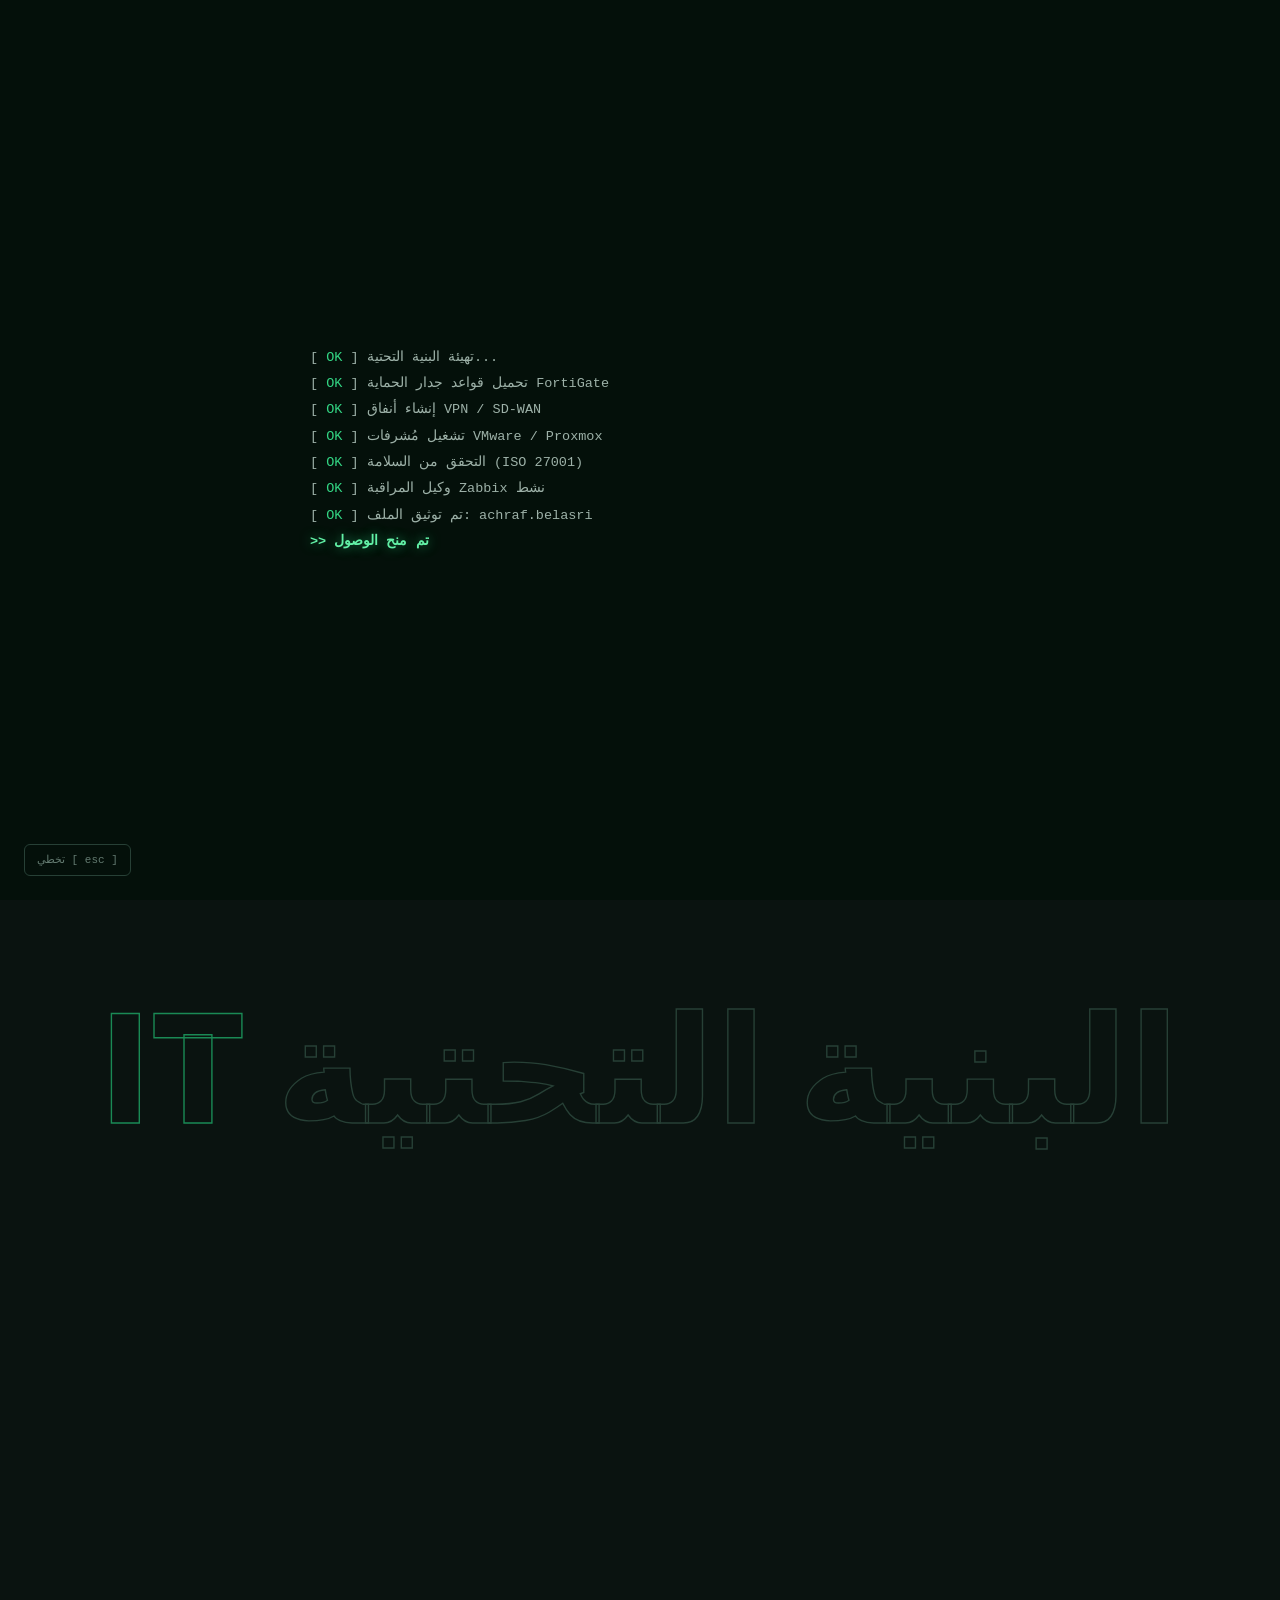
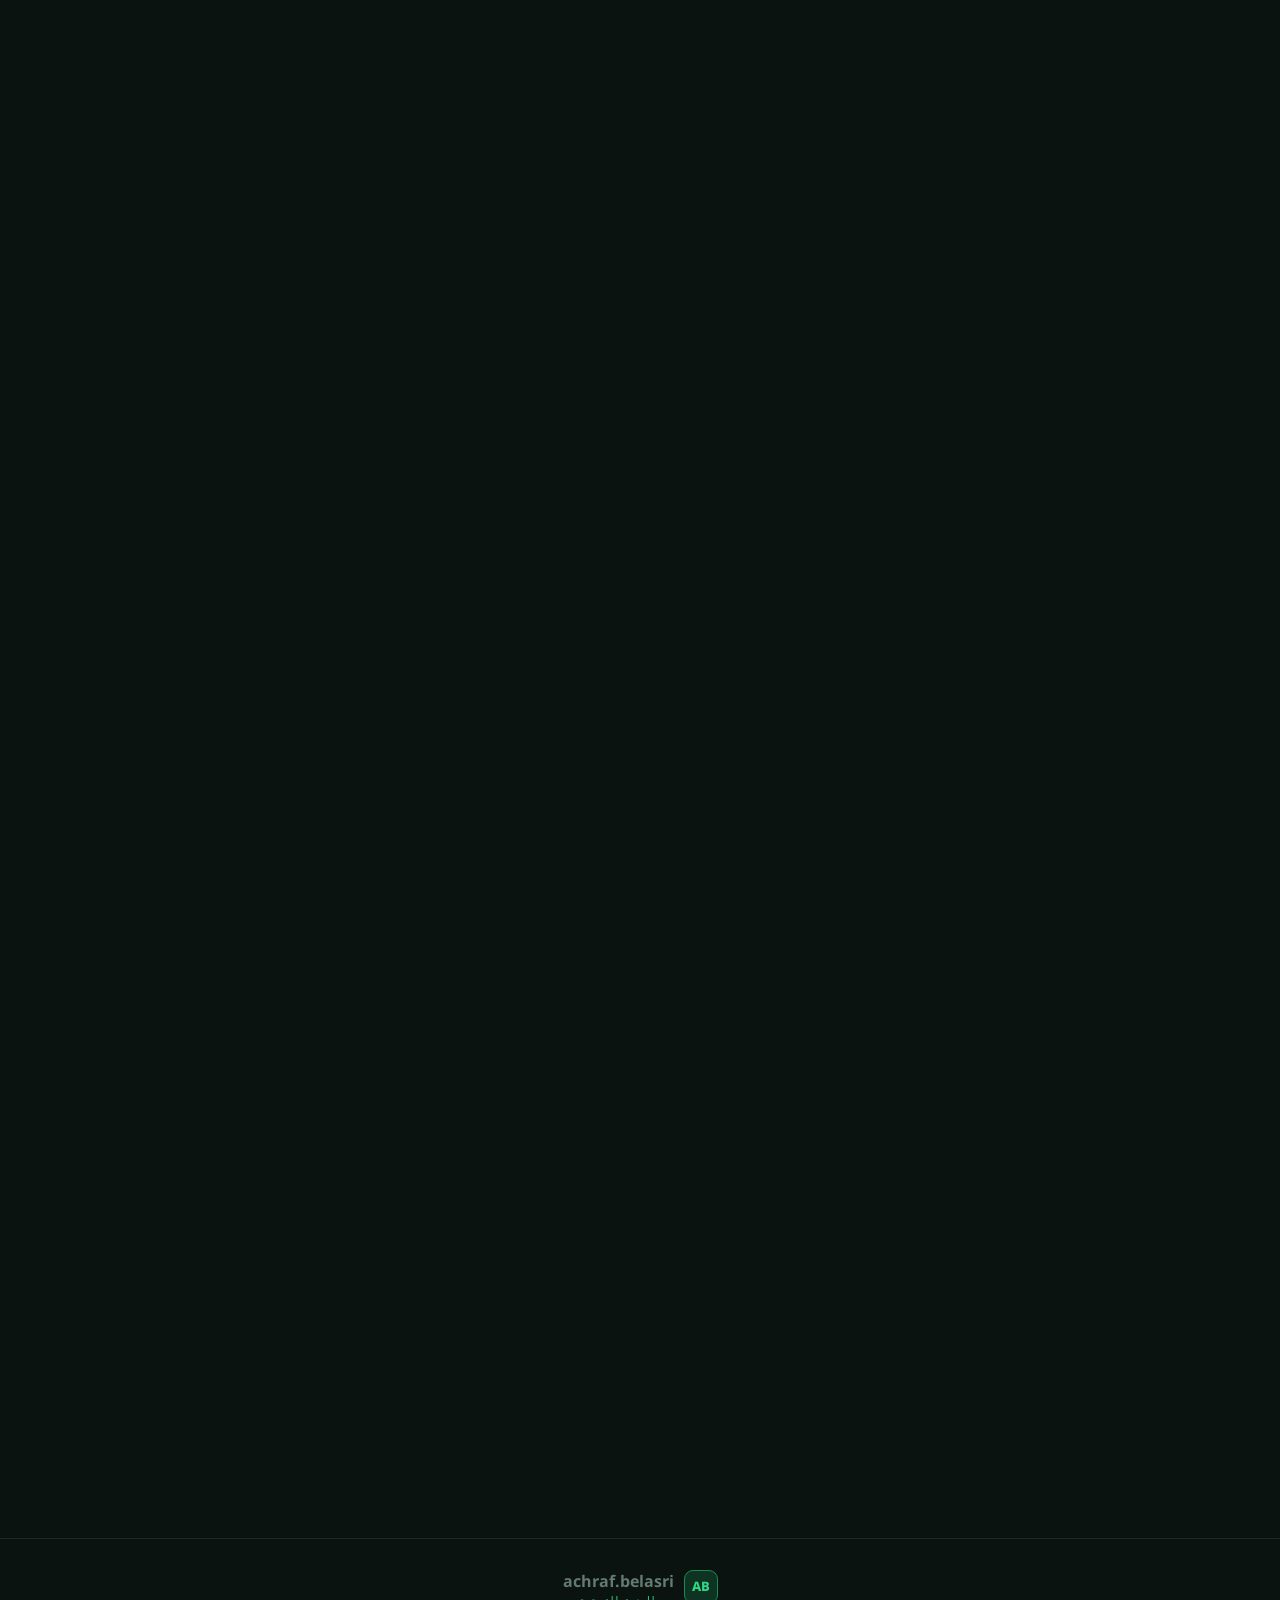
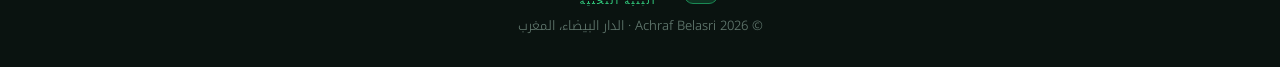
==== commit 27fc6901: "Add files via upload" ====
--- a/ar.html
+++ b/ar.html
@@ -3,21 +3,21 @@
 <head>
 <meta charset="UTF-8" />
 <meta name="viewport" content="width=device-width, initial-scale=1.0" />
-<title>أشرف بلعصري — مدير تشغيل تقنية المعلومات والبنى التحتية الهجينة</title>
-<meta name="description" content="أشرف بلعصري، مدير تشغيل تقنية المعلومات في الدار البيضاء. أكثر من 8 سنوات في البنى التحتية الهجينة متعددة المواقع: المحاكاة الافتراضية (VMware، Proxmox، Nutanix)، أنظمة Windows/Linux، التوافر العالي، الأتمتة والمراقبة 24/7." />
-<meta name="keywords" content="أشرف بلعصري, تقنية المعلومات, البنية التحتية, المحاكاة الافتراضية, VMware, Proxmox, Nutanix, Windows Server, Linux, التوافر العالي, المراقبة, Zabbix, Ansible, الشبكات, الأمن السيبراني, FortiGate, SD-WAN, Veeam, الدار البيضاء, ITIL v4, ISO 27001" />
+<title>أشرف بالعسري — مدير تشغيل تقنية المعلومات والبنى التحتية الهجينة</title>
+<meta name="description" content="أشرف بالعسري، مدير تشغيل تقنية المعلومات في الدار البيضاء. أكثر من 8 سنوات في البنى التحتية الهجينة متعددة المواقع: المحاكاة الافتراضية (VMware، Proxmox، Nutanix)، أنظمة Windows/Linux، التوافر العالي، الأتمتة والمراقبة 24/7." />
+<meta name="keywords" content="أشرف بالعسري, تقنية المعلومات, البنية التحتية, المحاكاة الافتراضية, VMware, Proxmox, Nutanix, Windows Server, Linux, التوافر العالي, المراقبة, Zabbix, Ansible, الشبكات, الأمن السيبراني, FortiGate, SD-WAN, Veeam, الدار البيضاء, ITIL v4, ISO 27001" />
 <link rel="canonical" href="https://achraf-belasri.vercel.app/ar.html" />
 <link rel="alternate" hreflang="fr" href="https://achraf-belasri.vercel.app/index.html" /><link rel="alternate" hreflang="en" href="https://achraf-belasri.vercel.app/en.html" /><link rel="alternate" hreflang="es" href="https://achraf-belasri.vercel.app/es.html" /><link rel="alternate" hreflang="ar" href="https://achraf-belasri.vercel.app/ar.html" />
 <meta property="og:type" content="website" />
 <meta property="og:url" content="https://achraf-belasri.vercel.app/ar.html" />
 <meta property="og:locale" content="ar" />
-<meta property="og:title" content="أشرف بلعصري — مدير تشغيل تقنية المعلومات والبنى التحتية الهجينة" />
+<meta property="og:title" content="أشرف بالعسري — مدير تشغيل تقنية المعلومات والبنى التحتية الهجينة" />
 <meta property="og:description" content="أكثر من 8 سنوات في البنى التحتية الهجينة: المحاكاة الافتراضية، Windows/Linux، التوافر العالي، الأتمتة والمراقبة 24/7. الدار البيضاء." />
 <meta property="og:image" content="https://achraf-belasri.vercel.app/og-image.png" />
 <meta property="og:image:width" content="1200" />
 <meta property="og:image:height" content="630" />
 <meta name="twitter:card" content="summary_large_image" />
-<meta name="twitter:title" content="أشرف بلعصري — مدير تشغيل تقنية المعلومات والبنى التحتية الهجينة" />
+<meta name="twitter:title" content="أشرف بالعسري — مدير تشغيل تقنية المعلومات والبنى التحتية الهجينة" />
 <meta name="twitter:description" content="أكثر من 8 سنوات في البنى التحتية الهجينة: المحاكاة الافتراضية، Windows/Linux، التوافر العالي، الأتمتة والمراقبة 24/7. الدار البيضاء." />
 <meta name="twitter:image" content="https://achraf-belasri.vercel.app/og-image.png" />
 <link rel="preconnect" href="https://fonts.googleapis.com" />
@@ -341,7 +341,7 @@
       <div class="hero-id">
         <div class="lockbadge reveal"><svg width="22" height="22" viewBox="0 0 24 24" fill="none" stroke="currentColor" stroke-width="1.8"><rect x="4" y="10" width="16" height="11" rx="2"/><path d="M8 10V7a4 4 0 0 1 8 0v3"/></svg></div>
         <div class="eyebrow reveal">أنا</div>
-        <h1 class="name reveal">أشرف<br><span class="grn glitch" data-text="بلعصري">بلعصري</span></h1>
+        <h1 class="name reveal">أشرف<br><span class="grn glitch" data-text="بالعسري">بالعسري</span></h1>
         <p class="subrole reveal">مدير تشغيل تقنية المعلومات · البنى التحتية الهجينة والشبكات · المحاكاة الافتراضية · مراقبة 24/7</p>
         <p class="lede reveal">أكثر من 8 سنوات في تصميم وتحسين وتشغيل بنى تحتية هجينة متعددة المواقع. متخصص في المحاكاة الافتراضية وأنظمة Windows/Linux والتوافر العالي والأتمتة.</p>
         <div class="cta reveal">
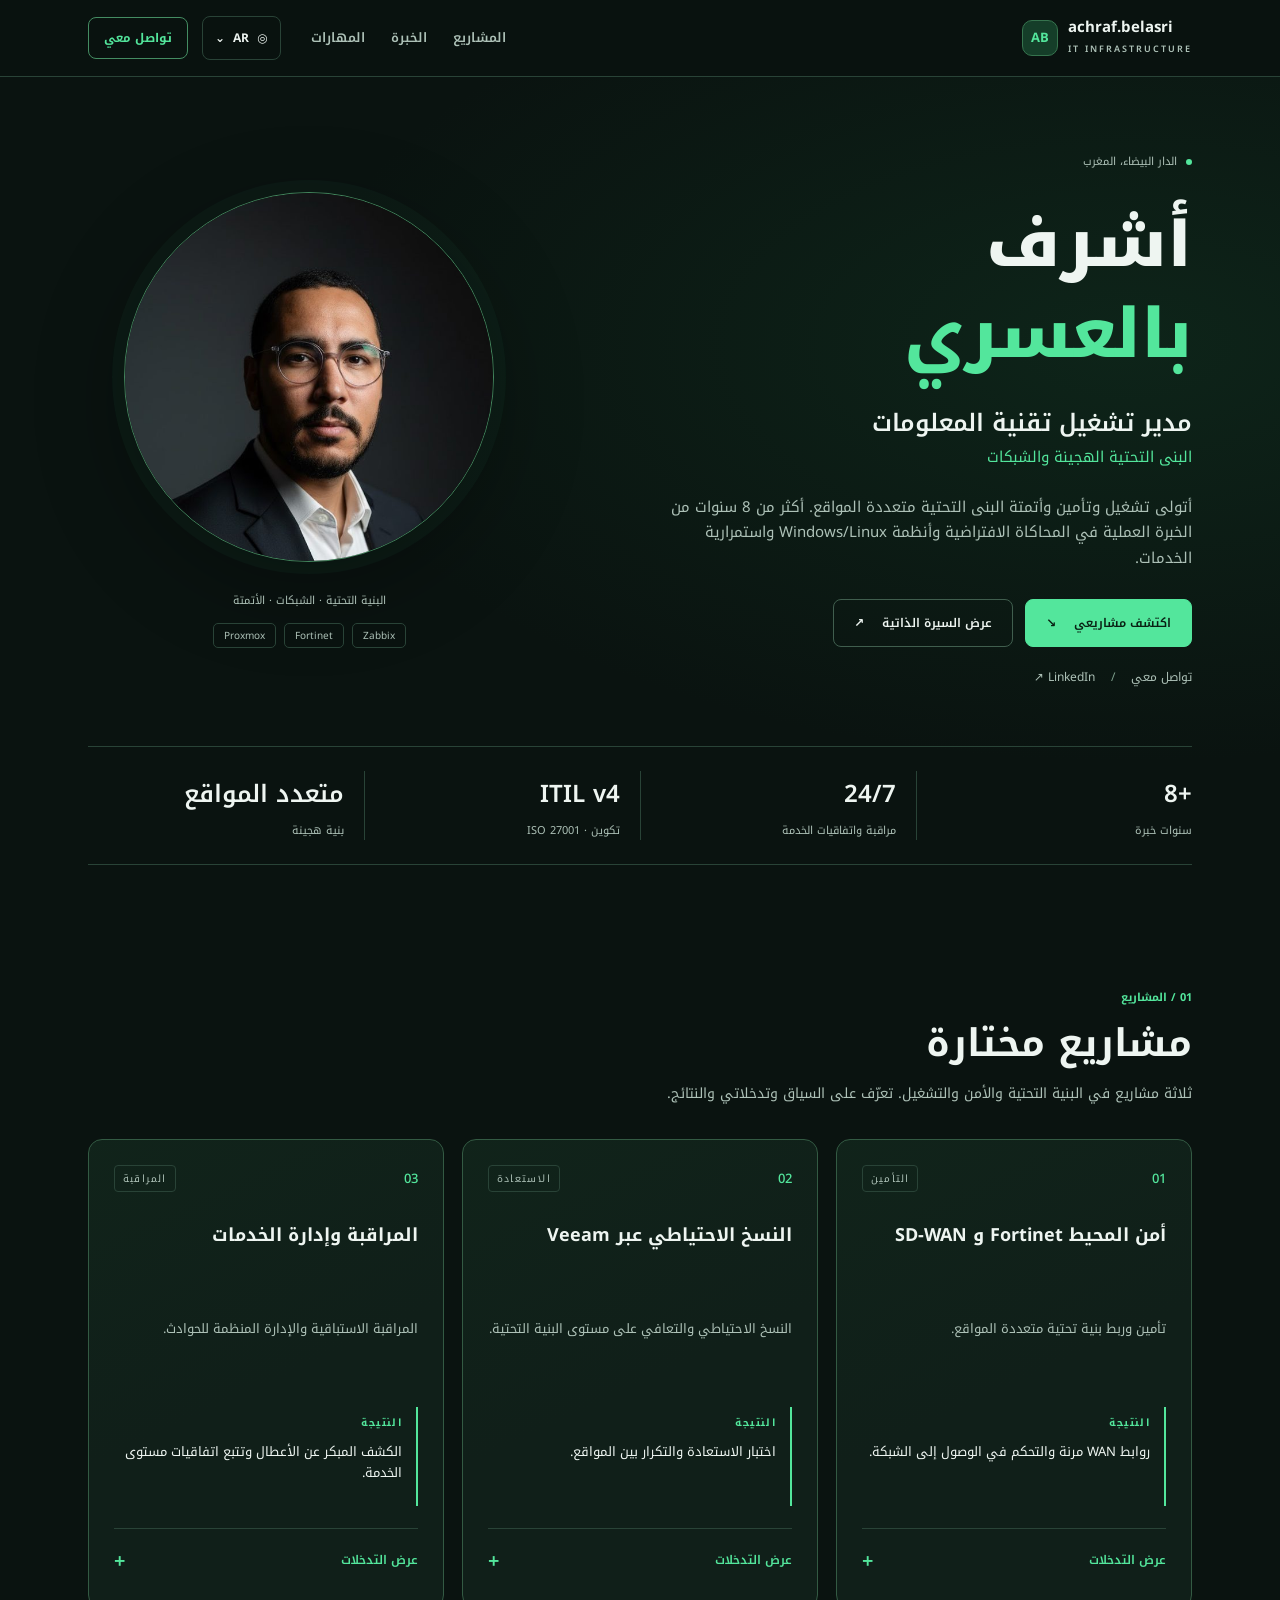
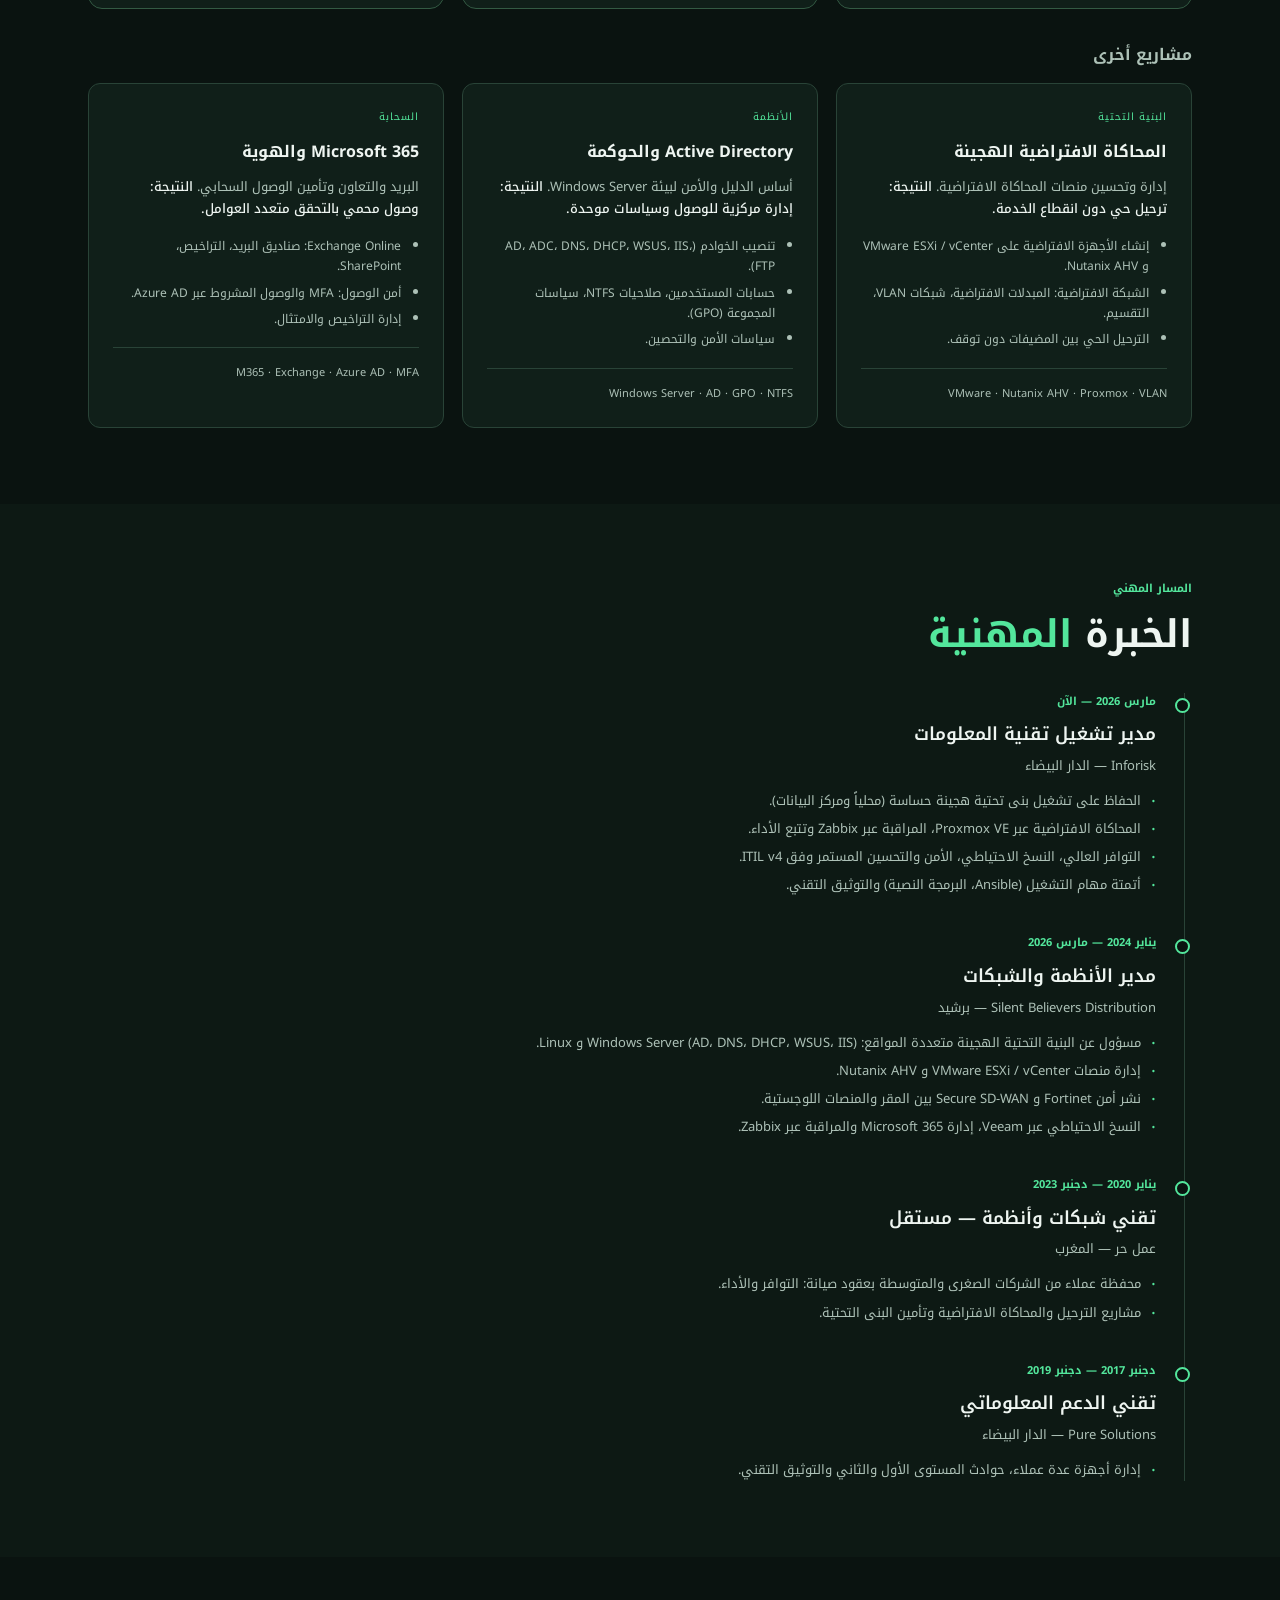
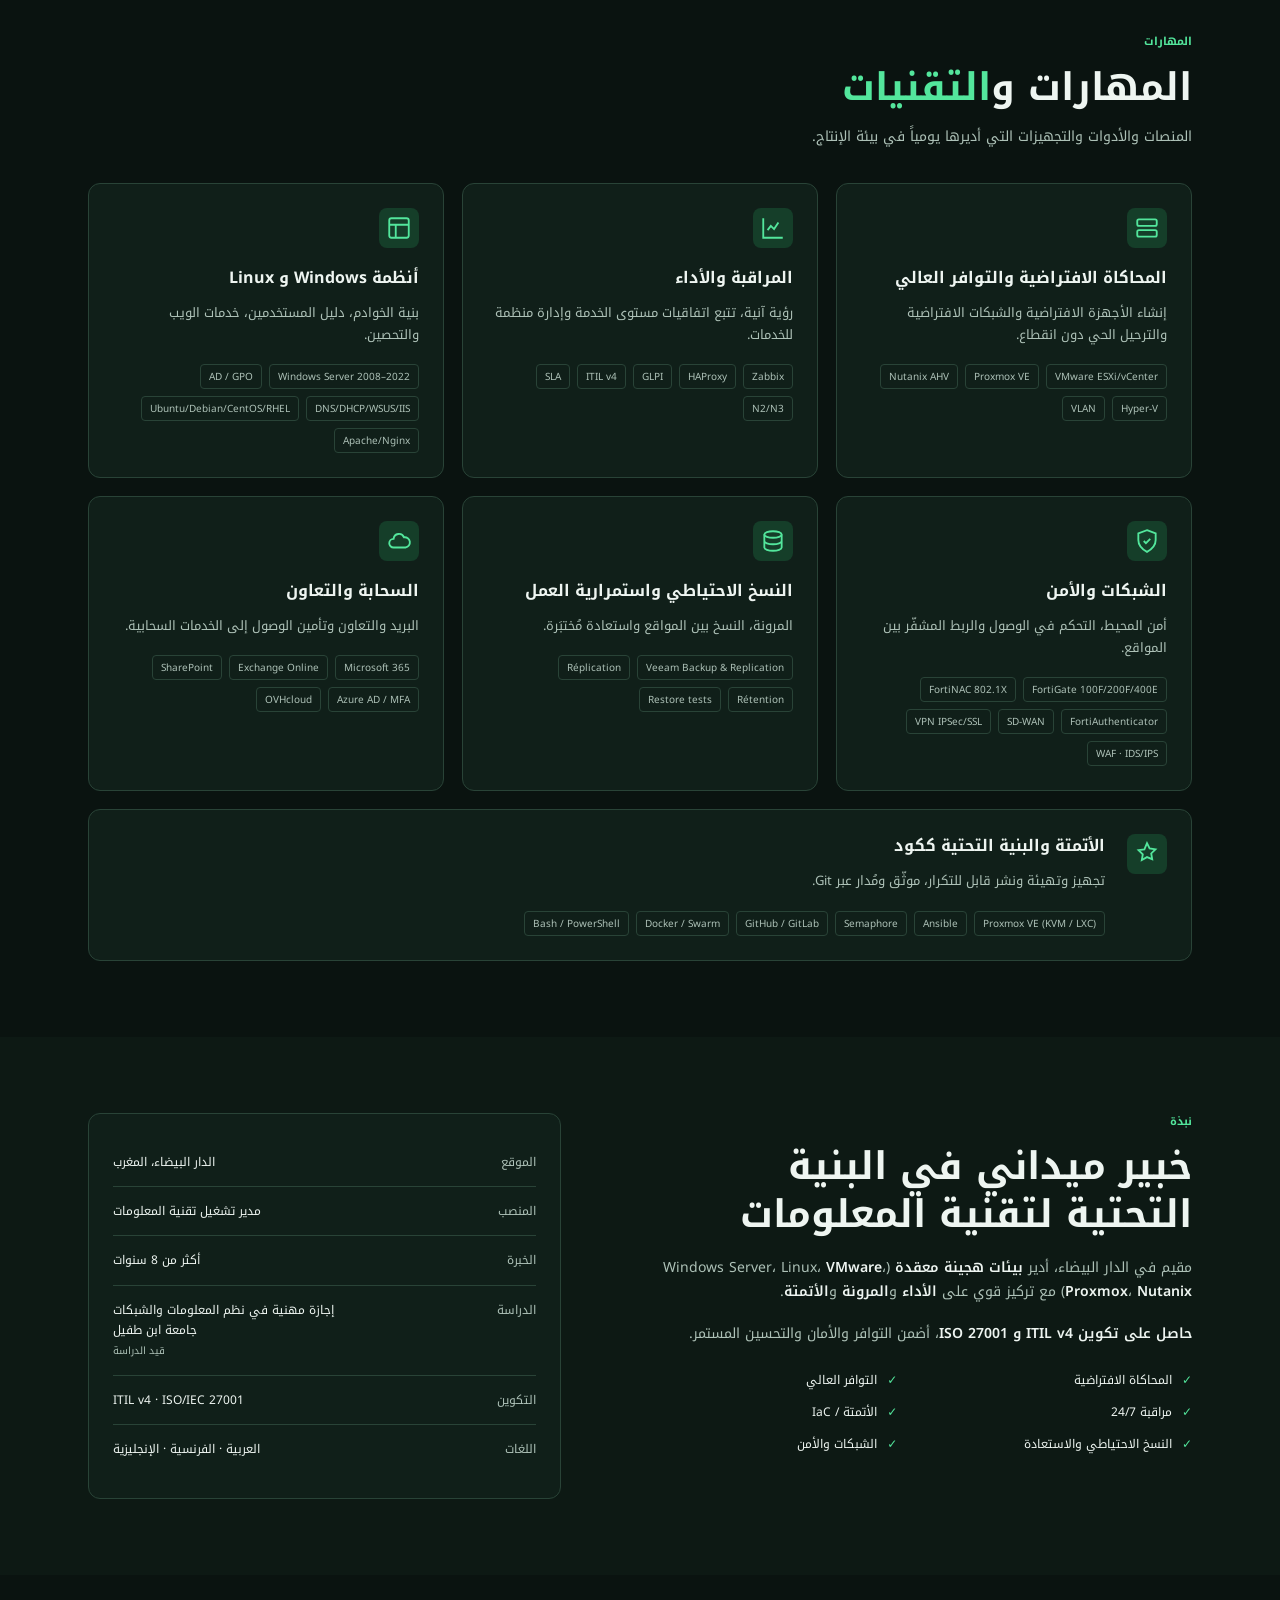
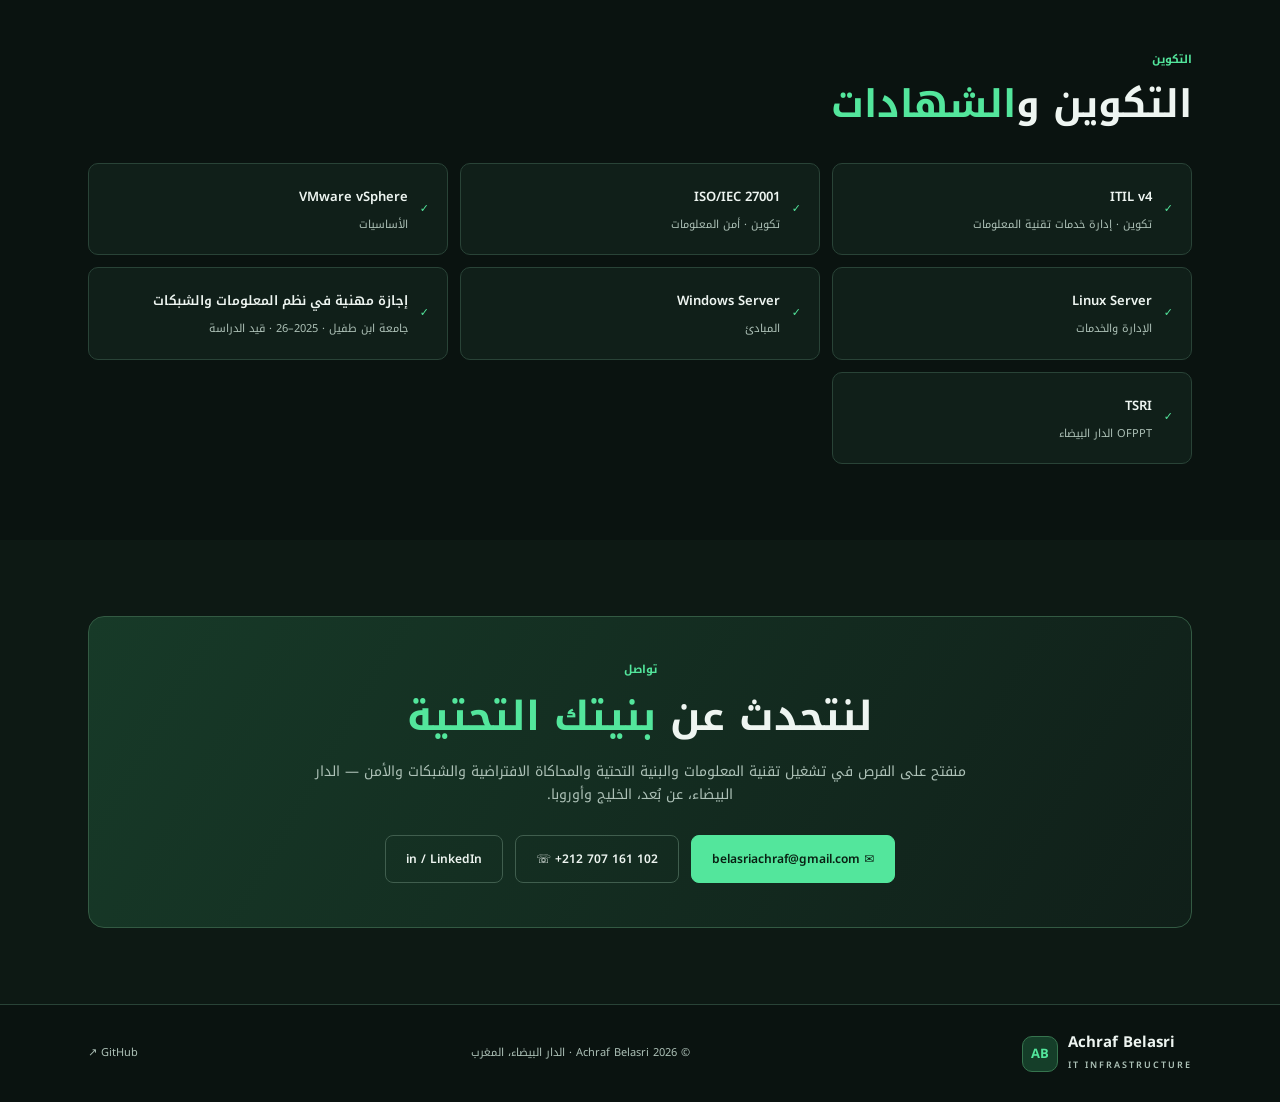
==== commit 0aeafd0f: "Improve multilingual portfolio navigation and project presentation" ====
--- a/ar.html
+++ b/ar.html
@@ -6,11 +6,15 @@
 <title>أشرف بالعسري — مدير تشغيل تقنية المعلومات والبنى التحتية الهجينة</title>
 <meta name="description" content="أشرف بالعسري، مدير تشغيل تقنية المعلومات في الدار البيضاء. أكثر من 8 سنوات في البنى التحتية الهجينة متعددة المواقع: المحاكاة الافتراضية (VMware، Proxmox، Nutanix)، أنظمة Windows/Linux، التوافر العالي، الأتمتة والمراقبة 24/7." />
 <meta name="keywords" content="أشرف بالعسري, تقنية المعلومات, البنية التحتية, المحاكاة الافتراضية, VMware, Proxmox, Nutanix, Windows Server, Linux, التوافر العالي, المراقبة, Zabbix, Ansible, الشبكات, الأمن السيبراني, FortiGate, SD-WAN, Veeam, الدار البيضاء, ITIL v4, ISO 27001" />
+<link rel="icon" href="/favicon.ico" sizes="any" />
+<link rel="icon" type="image/svg+xml" href="/favicon.svg" />
+<link rel="apple-touch-icon" href="/apple-touch-icon.png" />
+<meta name="theme-color" content="#0a1310" />
 <link rel="canonical" href="https://achraf-belasri.vercel.app/ar.html" />
 <link rel="alternate" hreflang="fr" href="https://achraf-belasri.vercel.app/index.html" /><link rel="alternate" hreflang="en" href="https://achraf-belasri.vercel.app/en.html" /><link rel="alternate" hreflang="es" href="https://achraf-belasri.vercel.app/es.html" /><link rel="alternate" hreflang="ar" href="https://achraf-belasri.vercel.app/ar.html" />
 <meta property="og:type" content="website" />
 <meta property="og:url" content="https://achraf-belasri.vercel.app/ar.html" />
-<meta property="og:locale" content="ar" />
+<meta property="og:locale" content="ar_MA" />
 <meta property="og:title" content="أشرف بالعسري — مدير تشغيل تقنية المعلومات والبنى التحتية الهجينة" />
 <meta property="og:description" content="أكثر من 8 سنوات في البنى التحتية الهجينة: المحاكاة الافتراضية، Windows/Linux، التوافر العالي، الأتمتة والمراقبة 24/7. الدار البيضاء." />
 <meta property="og:image" content="https://achraf-belasri.vercel.app/og-image.png" />
@@ -24,407 +28,63 @@
 <link rel="preconnect" href="https://fonts.gstatic.com" crossorigin />
 <link href="https://fonts.googleapis.com/css2?family=Sora:wght@400;500;600;700;800&family=Manrope:wght@300;400;500;600;700&display=swap" rel="stylesheet" />
 <link href="https://fonts.googleapis.com/css2?family=Noto+Kufi+Arabic:wght@400;500;600;700;800&display=swap" rel="stylesheet" />
-<style>
-  :root{
-    --bg:#0a1310;--bg-2:#0c1714;--panel:#0f1c18;--panel-2:#11211b;--line:#1b2b25;--line-2:#274036;
-    --fg:#e8f2ed;--fg-dim:#9db1a8;--fg-faint:#637a70;
-    --green:#33d684;--green-2:#62f0a6;--green-dim:#1a8a55;--green-deep:#0e3322;
-    --disp:'Sora',system-ui,sans-serif;--sans:'Manrope',system-ui,sans-serif;--maxw:1200px;
-  }
-  *{margin:0;padding:0;box-sizing:border-box}
-  html{scroll-behavior:smooth}
-  body{background:var(--bg);color:var(--fg);font-family:var(--sans);font-weight:300;line-height:1.65;-webkit-font-smoothing:antialiased;overflow-x:hidden}
-  body::before{content:"";position:fixed;inset:0;z-index:0;pointer-events:none;background:radial-gradient(900px 500px at 88% -8%,rgba(51,214,132,.10),transparent 60%),radial-gradient(700px 500px at 5% 18%,rgba(51,214,132,.06),transparent 60%)}
-  .wrap{position:relative;z-index:1;max-width:var(--maxw);margin:0 auto;padding:0 26px}
-  a{color:inherit;text-decoration:none}
-  ::selection{background:var(--green);color:#04140c}
-  h1,h2,h3,.disp{font-family:var(--disp)}
-  .grn{color:var(--green)}
-
-  /* NAV */
-  nav{position:fixed;top:0;left:0;right:0;z-index:60;transition:.3s;border-bottom:1px solid transparent}
-  nav.scrolled{background:rgba(10,19,16,.86);backdrop-filter:blur(12px);border-bottom-color:var(--line)}
-  .nav-in{max-width:var(--maxw);margin:0 auto;padding:16px 26px;display:flex;align-items:center;gap:20px}
-  .logo{display:flex;align-items:center;gap:10px;font-family:var(--disp);font-weight:700;font-size:16px}
-  .logo .mark{width:34px;height:34px;border-radius:9px;border:1px solid var(--green-dim);display:flex;align-items:center;justify-content:center;color:var(--green);background:var(--green-deep);font-weight:800;font-size:13px}
-  .logo small{display:block;font-family:var(--sans);font-weight:500;font-size:10px;letter-spacing:2px;color:var(--green);text-transform:uppercase;line-height:1}
-  .nav-links{margin:0 auto;display:flex;gap:30px;font-size:14px;font-weight:500}
-  .nav-links a{color:var(--fg-dim);transition:.2s}
-  .nav-links a:hover{color:var(--green)}
-  .talk{font-family:var(--disp);font-weight:600;font-size:13.5px;padding:10px 20px;border-radius:8px;border:1px solid var(--green-dim);color:var(--green);transition:.2s}
-  .talk:hover{background:var(--green);color:#04140c;box-shadow:0 8px 26px rgba(51,214,132,.3)}
-  @media(max-width:880px){.nav-links{display:none}}
-
-  /* HERO */
-  header{min-height:100vh;display:flex;align-items:center;padding:120px 0 60px;position:relative}
-  .shield-bg{position:absolute;top:60px;right:-40px;width:420px;height:420px;z-index:0;opacity:.05;color:var(--green)}
-  .hero{display:grid;grid-template-columns:1.05fr .95fr;gap:30px;width:100%;align-items:center;position:relative;z-index:1}
-  @media(max-width:900px){.hero{grid-template-columns:1fr;gap:46px}}
-  .lockbadge{width:46px;height:46px;border-radius:12px;background:var(--green-deep);border:1px solid var(--green-dim);display:flex;align-items:center;justify-content:center;color:var(--green);margin-bottom:22px}
-  .eyebrow{font-family:var(--disp);font-weight:600;letter-spacing:5px;font-size:13px;color:var(--fg-dim);text-transform:uppercase;margin-bottom:18px}
-  h1.name{font-weight:800;font-size:clamp(48px,8.6vw,96px);line-height:.88;letter-spacing:-3px;margin-bottom:14px;text-transform:uppercase}
-  .subrole{font-family:var(--disp);font-weight:600;font-size:clamp(16px,2.3vw,23px);color:var(--fg);letter-spacing:-.3px;margin-bottom:20px}
-  .lede{max-width:520px;font-size:16px;color:var(--fg-dim);margin-bottom:32px}
-  .cta{display:flex;gap:14px;flex-wrap:wrap}
-  .btn{font-family:var(--disp);font-size:14px;font-weight:600;padding:13px 24px;border-radius:9px;border:1px solid var(--line-2);color:var(--fg);transition:.2s;display:inline-flex;align-items:center;gap:9px;cursor:pointer}
-  .btn:hover{border-color:var(--green);color:var(--green);transform:translateY(-2px)}
-  .btn.primary{background:var(--green);color:#04140c;border-color:var(--green)}
-  .btn.primary:hover{background:var(--green-2);color:#04140c;box-shadow:0 10px 30px rgba(51,214,132,.32)}
-
-  /* HERO VISUAL */
-  .visual{position:relative;display:flex;flex-direction:column;justify-content:center;align-items:center;gap:10px;min-height:540px}
-  .radar-card{width:300px;max-width:86vw}
-  .blob{position:absolute;width:520px;height:520px;max-width:96vw;border-radius:50%;background:radial-gradient(circle at 50% 42%,rgba(51,214,132,.34),rgba(51,214,132,.07) 58%,transparent 72%);filter:blur(6px);animation:float 7s ease-in-out infinite}
-  .photo-ring{position:relative;width:450px;height:450px;max-width:86vw;border-radius:50%;overflow:hidden;border:1.5px solid var(--green-dim);box-shadow:0 0 0 10px rgba(51,214,132,.06),0 24px 60px rgba(0,0,0,.5);z-index:2}
-  .photo-ring img{width:100%;height:100%;object-fit:cover;object-position:center top}
-  .dotline{position:absolute;top:6%;left:2%;width:150px;height:150px;z-index:1;color:var(--green);opacity:.8}
-  .ic-badge{position:absolute;width:52px;height:52px;border-radius:14px;background:var(--panel);border:1px solid var(--line-2);display:flex;align-items:center;justify-content:center;color:var(--green);box-shadow:0 10px 26px rgba(0,0,0,.45);z-index:3}
-  .ic-tl{top:14%;left:4%;animation:float 5s ease-in-out infinite}
-  .ic-tr{top:18%;right:3%;animation:float 6s ease-in-out infinite .5s}
-  @keyframes float{0%,100%{transform:translateY(0)}50%{transform:translateY(-12px)}}
-
-  /* STATS STRIP */
-  .stats{display:grid;grid-template-columns:repeat(4,1fr);gap:1px;background:var(--line);border:1px solid var(--line);border-radius:16px;overflow:hidden;margin-top:54px}
-  .stat{background:var(--panel);padding:22px 18px;text-align:center}
-  .stat .v{font-family:var(--disp);font-weight:800;font-size:clamp(24px,4vw,34px);color:var(--green)}
-  .stat .l{font-size:12.5px;color:var(--fg-dim);margin-top:5px}
-  @media(max-width:720px){.stats{grid-template-columns:repeat(2,1fr)}}
-
-  /* OUTLINE BAND */
-  .band{padding:60px 0 10px;text-align:center;overflow:hidden}
-  .outline-text{font-family:var(--disp);font-weight:800;font-size:clamp(40px,12vw,150px);line-height:.92;letter-spacing:-2px;color:transparent;-webkit-text-stroke:1.4px var(--line-2);text-transform:uppercase;white-space:nowrap}
-  .outline-text .on{-webkit-text-stroke:1.4px var(--green-dim)}
-
-  /* SECTIONS */
-  section{padding:84px 0;position:relative}
-  .head{text-align:center;max-width:680px;margin:0 auto 50px}
-  .tagline{font-family:var(--disp);font-weight:600;letter-spacing:4px;font-size:12.5px;color:var(--green);text-transform:uppercase;margin-bottom:14px}
-  .head h2{font-weight:800;font-size:clamp(26px,4.4vw,40px);letter-spacing:-1px;text-transform:uppercase;line-height:1.1}
-  .head p{color:var(--fg-dim);font-size:15.5px;margin-top:16px}
-
-  /* ABOUT */
-  .about{display:grid;grid-template-columns:1fr 1fr;gap:46px;align-items:center}
-  @media(max-width:860px){.about{grid-template-columns:1fr;gap:30px}}
-  .about h2{font-weight:800;font-size:clamp(24px,3.8vw,34px);letter-spacing:-.6px;text-transform:uppercase;margin-bottom:18px;line-height:1.12}
-  .about p{color:var(--fg-dim);font-size:15.5px;margin-bottom:16px}
-  .about p strong{color:var(--fg);font-weight:600}
-  .checks{list-style:none;display:grid;grid-template-columns:1fr 1fr;gap:12px;margin-top:8px}
-  .checks li{display:flex;align-items:center;gap:10px;font-family:var(--disp);font-weight:500;font-size:14px;color:var(--fg)}
-  .checks li .c{width:22px;height:22px;border-radius:6px;background:var(--green-deep);color:var(--green);display:flex;align-items:center;justify-content:center;font-size:12px;flex:none}
-  .about-card{background:var(--panel);border:1px solid var(--line);border-radius:18px;padding:8px}
-  .about-card .inner{border:1px dashed var(--line-2);border-radius:14px;padding:26px}
-  .fact{display:flex;justify-content:space-between;gap:14px;padding:13px 0;border-bottom:1px solid var(--line);font-size:14px}
-  .fact:last-child{border-bottom:0}
-  .fact .k{color:var(--fg-faint);font-family:var(--disp);font-weight:500}
-  .fact .v{color:var(--fg);text-align:right}
-
-  /* SERVICES */
-  .grid3{display:grid;grid-template-columns:repeat(3,1fr);gap:18px}
-  @media(max-width:920px){.grid3{grid-template-columns:repeat(2,1fr)}}
-  @media(max-width:600px){.grid3{grid-template-columns:1fr}}
-  .scard{background:var(--panel);border:1px solid var(--line);border-radius:16px;padding:28px;transition:.25s}
-  .scard:hover{border-color:var(--green-dim);transform:translateY(-5px);background:var(--panel-2)}
-  .sico{width:54px;height:54px;border-radius:13px;background:var(--green-deep);border:1px solid var(--green-dim);display:flex;align-items:center;justify-content:center;color:var(--green);margin-bottom:18px}
-  .scard h3{font-weight:700;font-size:18px;margin-bottom:9px}
-  .scard p{font-size:13.5px;color:var(--fg-dim);margin-bottom:15px}
-  .scard.wide{grid-column:1/-1;display:flex;gap:24px;align-items:flex-start}
-  .scard.wide .sico{margin-bottom:0;flex:none}
-  @media(max-width:600px){.scard.wide{flex-direction:column;gap:14px}}
-  .tags{display:flex;flex-wrap:wrap;gap:7px}
-  .tag{font-size:11.5px;font-family:var(--disp);font-weight:500;color:var(--fg-dim);border:1px solid var(--line-2);border-radius:6px;padding:4px 10px;transition:.18s}
-  .tag:hover{color:var(--green);border-color:var(--green)}
-
-  /* PORTFOLIO */
-  .grid2{display:grid;grid-template-columns:repeat(2,1fr);gap:18px}
-  @media(max-width:820px){.grid2{grid-template-columns:1fr}}
-  .pcard{background:var(--panel);border:1px solid var(--line);border-radius:16px;padding:26px;display:flex;flex-direction:column;gap:12px;transition:.25s;position:relative;overflow:hidden}
-  .pcard::after{content:"";position:absolute;top:0;left:0;width:100%;height:3px;background:linear-gradient(90deg,var(--green),transparent);transform:scaleX(0);transform-origin:left;transition:transform .3s}
-  .pcard:hover{border-color:var(--green-dim);transform:translateY(-5px)}
-  .pcard:hover::after{transform:scaleX(1)}
-  .pc-top{display:flex;justify-content:space-between;align-items:center}
-  .pc-no{font-family:var(--disp);font-weight:700;font-size:13px;color:var(--green)}
-  .pc-badge{font-family:var(--disp);font-size:11px;font-weight:600;color:var(--green);background:var(--green-deep);border-radius:20px;padding:4px 12px;text-transform:uppercase;letter-spacing:.5px}
-  .pcard h3{font-weight:700;font-size:18px}
-  .pcard .ctx{font-size:13.5px;color:var(--fg-dim)}
-  .pcard ul{list-style:none;display:flex;flex-direction:column;gap:6px}
-  .pcard li{font-size:13px;color:var(--fg-dim);padding-left:18px;position:relative}
-  .pcard li::before{content:"\2713";position:absolute;left:0;color:var(--green)}
-  .pcard .st{font-family:var(--disp);font-size:12px;color:var(--fg-faint);margin-top:auto;padding-top:12px;border-top:1px solid var(--line)}
-
-  /* TIMELINE */
-  .tl{max-width:760px;margin:0 auto;position:relative;padding-left:28px}
-  .tl::before{content:"";position:absolute;left:5px;top:8px;bottom:8px;width:1px;background:var(--line-2)}
-  .tlitem{position:relative;padding-bottom:34px}
-  .tlitem:last-child{padding-bottom:0}
-  .tlitem::before{content:"";position:absolute;left:-26px;top:6px;width:11px;height:11px;border-radius:50%;background:var(--bg);border:2px solid var(--green)}
-  .tldate{font-family:var(--disp);font-weight:600;font-size:12.5px;color:var(--green);margin-bottom:5px}
-  .tlrole{font-family:var(--disp);font-weight:600;font-size:17px}
-  .tlorg{font-size:13.5px;color:var(--fg-dim);margin-bottom:9px}
-  .tlitem ul{list-style:none;display:flex;flex-direction:column;gap:6px}
-  .tlitem li{font-size:14px;color:var(--fg-dim);padding-left:16px;position:relative}
-  .tlitem li::before{content:"\203A";position:absolute;left:0;color:var(--green)}
-
-  /* CERTS */
-  .mods{display:flex;flex-wrap:wrap;gap:12px;justify-content:center;max-width:920px;margin:0 auto}
-  .mod{background:var(--panel);border:1px solid var(--line);border-radius:12px;padding:15px 20px;display:flex;align-items:center;gap:12px;transition:.2s}
-  .mod:hover{border-color:var(--green-dim);transform:translateY(-3px)}
-  .mod .chk{width:26px;height:26px;border-radius:7px;background:var(--green-deep);color:var(--green);display:flex;align-items:center;justify-content:center;flex:none}
-  .mod b{font-family:var(--disp);font-weight:600;font-size:14px}
-  .mod span{font-size:11.5px;color:var(--fg-faint)}
-
-  /* CONTACT */
-  .cta-band{background:linear-gradient(120deg,var(--green-deep),var(--panel));border:1px solid var(--green-dim);border-radius:24px;padding:54px 40px;text-align:center;position:relative;overflow:hidden}
-  .cta-band h2{font-weight:800;font-size:clamp(26px,4.4vw,42px);letter-spacing:-1px;text-transform:uppercase;margin-bottom:14px}
-  .cta-band p{color:var(--fg-dim);max-width:520px;margin:0 auto 28px;font-size:16px}
-  .cta-band .cta{justify-content:center}
-
-  footer{border-top:1px solid var(--line);margin-top:80px;padding:30px 0;text-align:center;font-size:13px;color:var(--fg-faint)}
-  footer .logo{justify-content:center;margin-bottom:10px}
-
-  .reveal{opacity:0;transform:translateY(26px);transition:opacity .7s cubic-bezier(.2,.7,.2,1),transform .7s cubic-bezier(.2,.7,.2,1)}
-  .reveal.in{opacity:1;transform:none}
-  .stagger>*{opacity:0;transform:translateY(20px);transition:opacity .6s,transform .6s}
-  .stagger.in>*{opacity:1;transform:none}
-  .stagger.in>*:nth-child(1){transition-delay:.05s}.stagger.in>*:nth-child(2){transition-delay:.11s}
-  .stagger.in>*:nth-child(3){transition-delay:.17s}.stagger.in>*:nth-child(4){transition-delay:.23s}
-  .stagger.in>*:nth-child(5){transition-delay:.29s}.stagger.in>*:nth-child(6){transition-delay:.35s}
-  @media(prefers-reduced-motion:reduce){.reveal,.stagger>*{opacity:1;transform:none;transition:none}.blob,.ic-tl,.ic-tr{animation:none}}
-
-  /* ===== TERMINAL / SOC LAYER (inspiré du thème hacker) ===== */
-  .mono{font-family:ui-monospace,'SF Mono',Menlo,monospace}
-
-  /* MESH BACKGROUND (réseau animé) */
-  #mesh{position:fixed;inset:0;z-index:0;pointer-events:none;opacity:.55}
-
-  /* scanlines discrètes globales */
-  body::after{content:"";position:fixed;inset:0;z-index:0;pointer-events:none;background:repeating-linear-gradient(0deg,transparent 0,transparent 2px,rgba(0,0,0,.16) 3px,transparent 4px);opacity:.4;mix-blend-mode:multiply}
-
-  /* BOOT SEQUENCE */
-  #boot{position:fixed;inset:0;z-index:200;background:#04100a;display:flex;align-items:center;justify-content:center;transition:opacity .5s}
-  #boot.hidden{opacity:0;pointer-events:none}
-  .boot-box{font-family:ui-monospace,monospace;font-size:13.5px;line-height:1.95;width:min(660px,90vw);color:var(--fg-dim)}
-  .boot-box .ok{color:var(--green)}
-  .boot-box .grant{color:var(--green-2);font-weight:700;text-shadow:0 0 12px rgba(51,214,132,.6)}
-  .boot-box .blink{display:inline-block;width:8px;height:15px;background:var(--green);vertical-align:-2px;animation:bk 1s steps(1) infinite}
-  @keyframes bk{50%{opacity:0}}
-  .boot-skip{position:fixed;bottom:24px;right:24px;font-family:ui-monospace,monospace;font-size:11px;color:var(--fg-faint);border:1px solid var(--line-2);border-radius:6px;padding:6px 12px;cursor:pointer}
-
-  /* STATUS PILL dans la nav */
-  .sysok{display:inline-flex;align-items:center;gap:8px;font-family:ui-monospace,monospace;font-size:11.5px;color:var(--green);border:1px solid var(--green-dim);border-radius:100px;padding:4px 12px}
-  .dot{width:7px;height:7px;border-radius:50%;background:var(--green);box-shadow:0 0 8px var(--green);animation:pulse 2s infinite}
-  @keyframes pulse{0%{box-shadow:0 0 0 0 rgba(51,214,132,.5)}70%{box-shadow:0 0 0 7px rgba(51,214,132,0)}100%{box-shadow:0 0 0 0 rgba(51,214,132,0)}}
-  .sys-clock{margin-left:14px;font-family:ui-monospace,monospace;font-size:12px;color:var(--fg-dim)}
-  .sys-clock b{color:var(--fg)}
-  @media(max-width:880px){.sys-clock{display:none}}
-
-  /* GLITCH sur le nom */
-  .glitch{position:relative;display:inline-block}
-  .glitch::before,.glitch::after{content:attr(data-text);position:absolute;left:0;top:0;width:100%;height:100%;overflow:hidden;color:var(--green)}
-  .glitch::before{color:var(--green-2);z-index:-1;animation:glA 3s infinite linear alternate-reverse}
-  .glitch::after{color:#1fe3ff;z-index:-2;animation:glB 2.4s infinite linear alternate-reverse}
-  @keyframes glA{0%{clip-path:inset(0 0 85% 0);transform:translate(-2px,-1px)}20%{clip-path:inset(40% 0 40% 0);transform:translate(2px,1px)}40%{clip-path:inset(80% 0 5% 0);transform:translate(-1px,1px)}60%{clip-path:inset(10% 0 70% 0);transform:translate(2px,-1px)}80%{clip-path:inset(55% 0 25% 0);transform:translate(-2px,1px)}100%{clip-path:inset(20% 0 60% 0);transform:translate(1px,0)}}
-  @keyframes glB{0%{clip-path:inset(60% 0 20% 0);transform:translate(2px,1px)}25%{clip-path:inset(20% 0 60% 0);transform:translate(-2px,-1px)}50%{clip-path:inset(75% 0 5% 0);transform:translate(1px,1px)}75%{clip-path:inset(30% 0 45% 0);transform:translate(-1px,-1px)}100%{clip-path:inset(50% 0 35% 0);transform:translate(2px,0)}}
-
-  /* FRAPPE du rôle */
-  .typedrole{font-family:ui-monospace,monospace;font-size:clamp(13px,1.9vw,16px);color:var(--green);margin-bottom:18px;min-height:1.4em;letter-spacing:.3px}
-  .typedrole .cur{display:inline-block;width:8px;height:1.05em;background:var(--green);margin-left:2px;transform:translateY(2px);animation:bk 1.1s steps(1) infinite}
-
-  /* PHOTO SCAN overlay sur l'anneau */
-  .photo-ring .scan-tint{position:absolute;inset:0;z-index:2;pointer-events:none;background:linear-gradient(155deg,rgba(51,214,132,.18),transparent 48%);mix-blend-mode:screen;border-radius:50%}
-  .photo-ring .scan-lines{position:absolute;inset:0;z-index:2;pointer-events:none;background:repeating-linear-gradient(0deg,transparent 0,transparent 2px,rgba(51,214,132,.06) 3px,transparent 4px);border-radius:50%}
-  .photo-ring .scan-bar{position:absolute;left:0;right:0;height:70px;z-index:3;pointer-events:none;background:linear-gradient(180deg,transparent,rgba(51,214,132,.28),transparent);animation:scanmove 3.4s ease-in-out infinite}
-  @keyframes scanmove{0%{top:-70px}100%{top:100%}}
-  .photo-cap{position:absolute;left:0;right:0;bottom:0;display:flex;align-items:center;gap:8px;justify-content:center;padding:14px 14px 24px;font-family:ui-monospace,monospace;font-size:10.5px;letter-spacing:.5px;color:var(--green);background:linear-gradient(0deg,rgba(4,16,10,.92),transparent);z-index:4}
-
-  /* THREAT RADAR */
-  .radar-card{background:var(--panel);border:1px solid var(--line);border-radius:16px;overflow:hidden;margin-top:18px}
-  .radar-head{display:flex;align-items:center;gap:9px;padding:11px 16px;border-bottom:1px solid var(--line);font-family:ui-monospace,monospace;font-size:11.5px;color:var(--fg-dim)}
-  .radar-head .lights{display:flex;gap:6px}
-  .radar-head .lights i{width:9px;height:9px;border-radius:50%;display:block}
-  .l-r{background:#ff5f57}.l-y{background:#febc2e}.l-g{background:#28c840}
-  .radar-head .rt{margin-left:6px;color:var(--fg)}
-  .radar-body{padding:18px;display:flex;justify-content:center}
-  .radar{position:relative;width:150px;height:150px;border-radius:50%;background:radial-gradient(circle,rgba(51,214,132,.07),transparent 70%);border:1px solid var(--line-2)}
-  .radar::before{content:"";position:absolute;inset:26px;border:1px solid var(--line-2);border-radius:50%}
-  .radar::after{content:"";position:absolute;inset:58px;border:1px solid var(--line-2);border-radius:50%}
-  .radar .cr,.radar .cr2{position:absolute;background:var(--line-2)}
-  .radar .cr{left:50%;top:0;width:1px;height:100%;transform:translateX(-.5px)}
-  .radar .cr2{top:50%;left:0;height:1px;width:100%;transform:translateY(-.5px)}
-  .radar .sweep{position:absolute;inset:0;border-radius:50%;background:conic-gradient(from 0deg,rgba(51,214,132,.5),rgba(51,214,132,0) 60deg,transparent 360deg);animation:spin 3s linear infinite}
-  @keyframes spin{to{transform:rotate(360deg)}}
-  .radar .blip{position:absolute;width:6px;height:6px;border-radius:50%;background:var(--green);box-shadow:0 0 8px var(--green);animation:bp 3s infinite}
-  .radar .b1{top:36px;left:98px;animation-delay:.4s}
-  .radar .b2{top:100px;left:50px;animation-delay:1.6s}
-  .radar .b3{top:64px;left:32px;background:var(--green-2);box-shadow:0 0 8px var(--green-2);animation-delay:2.4s}
-  @keyframes bp{0%,100%{opacity:.25}50%{opacity:1}}
-  .radar-gauges{display:grid;grid-template-columns:repeat(3,1fr);gap:1px;background:var(--line);border-top:1px solid var(--line)}
-  .rg{background:var(--panel);padding:12px 8px;text-align:center}
-  .rg .gv{font-family:ui-monospace,monospace;font-weight:700;font-size:18px;color:var(--green)}
-  .rg .gl{font-size:10px;color:var(--fg-faint);margin-top:3px;font-family:ui-monospace,monospace}
-
-  @media(prefers-reduced-motion:reduce){.glitch::before,.glitch::after,.dot,.radar .sweep,.radar .blip,.scan-bar,.typedrole .cur{animation:none}#mesh{display:none}}
-
-  /* language switcher */
-  .langs{display:flex;gap:5px;margin-inline-start:14px}
-  .langs a{font-family:var(--disp);font-size:11.5px;font-weight:600;padding:5px 9px;border-radius:6px;border:1px solid var(--line-2);color:var(--fg-dim);transition:.18s}
-  .langs a:hover{color:var(--green);border-color:var(--green)}
-  .langs a.on{background:var(--green);color:#04140c;border-color:var(--green)}
-  @media(max-width:560px){.langs a{padding:4px 7px;font-size:11px}}
-
-#mesh{position:fixed;inset:0;z-index:0;pointer-events:none;opacity:.55}
-  #boot{position:fixed;inset:0;z-index:200;background:#04100a;display:flex;align-items:center;justify-content:center;transition:opacity .5s}
-  #boot.hidden{opacity:0;pointer-events:none}
-  .boot-box{font-family:ui-monospace,monospace;font-size:13.5px;line-height:1.95;width:min(660px,90vw);color:var(--fg-dim)}
-  .boot-box .ok{color:var(--green)}
-  .boot-box .grant{color:var(--green-2);font-weight:700;text-shadow:0 0 12px rgba(51,214,132,.6)}
-  .boot-box .blink{display:inline-block;width:8px;height:15px;background:var(--green);vertical-align:-2px;animation:bk 1s steps(1) infinite}
-  @keyframes bk{50%{opacity:0}}
-  .boot-skip{position:fixed;bottom:24px;right:24px;font-family:ui-monospace,monospace;font-size:11px;color:var(--fg-faint);border:1px solid var(--line-2);border-radius:6px;padding:6px 12px;cursor:pointer}
-  .glitch{position:relative;display:inline-block}
-  .glitch::before,.glitch::after{content:attr(data-text);position:absolute;left:0;top:0;width:100%;height:100%;overflow:hidden;color:var(--green)}
-  .glitch::before{color:var(--green-2);z-index:-1;animation:glA 3s infinite linear alternate-reverse}
-  .glitch::after{color:#1fe3ff;z-index:-2;animation:glB 2.4s infinite linear alternate-reverse}
-  @keyframes glA{0%{clip-path:inset(0 0 85% 0);transform:translate(-2px,-1px)}20%{clip-path:inset(40% 0 40% 0);transform:translate(2px,1px)}40%{clip-path:inset(80% 0 5% 0);transform:translate(-1px,1px)}60%{clip-path:inset(10% 0 70% 0);transform:translate(2px,-1px)}80%{clip-path:inset(55% 0 25% 0);transform:translate(-2px,1px)}100%{clip-path:inset(20% 0 60% 0);transform:translate(1px,0)}}
-  @keyframes glB{0%{clip-path:inset(60% 0 20% 0);transform:translate(2px,1px)}25%{clip-path:inset(20% 0 60% 0);transform:translate(-2px,-1px)}50%{clip-path:inset(75% 0 5% 0);transform:translate(1px,1px)}75%{clip-path:inset(30% 0 45% 0);transform:translate(-1px,-1px)}100%{clip-path:inset(50% 0 35% 0);transform:translate(2px,0)}}
-
-  /* ---- RTL adjustments ---- */
-  [dir="rtl"] body{font-family:'Noto Kufi Arabic','Manrope',system-ui,sans-serif}
-  [dir="rtl"] h1,[dir="rtl"] h2,[dir="rtl"] h3,[dir="rtl"] .disp,[dir="rtl"] .logo,
-  [dir="rtl"] .btn,[dir="rtl"] .tagline,[dir="rtl"] .eyebrow,[dir="rtl"] .subrole{font-family:'Noto Kufi Arabic','Sora',system-ui,sans-serif}
-  [dir="rtl"] h1.name,[dir="rtl"] h2,[dir="rtl"] .subrole,[dir="rtl"] .outline-text{letter-spacing:0}
-  [dir="rtl"] .eyebrow{letter-spacing:2px}
-  [dir="rtl"] h1.name{line-height:1.05}
-  [dir="rtl"] .tl{padding-left:0;padding-right:28px}
-  [dir="rtl"] .tl::before{left:auto;right:5px}
-  [dir="rtl"] .tlitem::before{left:auto;right:-26px}
-  [dir="rtl"] .tlitem li{padding-left:0;padding-right:16px}
-  [dir="rtl"] .tlitem li::before{left:auto;right:0;content:"\2039"}
-  [dir="rtl"] .pcard li{padding-left:0;padding-right:18px}
-  [dir="rtl"] .pcard li::before{left:auto;right:0}
-  [dir="rtl"] .fact .v{text-align:left}
-  [dir="rtl"] .dotline{left:auto;right:2%;transform:scaleX(-1)}
-  [dir="rtl"] .ic-tl{left:auto;right:4%}
-  [dir="rtl"] .ic-tr{right:auto;left:3%}
-  [dir="rtl"] .scard::after,[dir="rtl"] .pcard::after{transform-origin:right}
-  [dir="rtl"] .boot-skip{right:auto;left:24px}
-  .boot-box{direction:ltr;text-align:left}
-</style>
+<link rel="alternate" hreflang="x-default" href="https://achraf-belasri.vercel.app/index.html" />
+<link rel="stylesheet" href="assets/site.css" />
+<script src="assets/site.js" defer></script>
 </head>
 <body>
-
-<canvas id="mesh"></canvas>
-
-<div id="boot">
-  <div class="boot-box" id="bootLog"></div>
-  <div class="boot-skip" id="bootSkip">[ esc ] تخطي</div>
-</div>
-
-<nav id="nav">
-  <div class="nav-in">
-    <a href="#top" class="logo"><span class="mark">AB</span><span>achraf.belasri<small>البنية التحتية</small></span></a>
-    <div class="nav-links">
-      <a href="#top">الرئيسية</a>
-      <a href="#about">نبذة</a>
-      <a href="#services">المهارات</a>
-      <a href="#portfolio">الأعمال</a>
-      <a href="#certs">التكوين</a>
+<a class="skip-link" href="#main">انتقل إلى المحتوى</a>
+<nav id="nav" aria-label="القائمة"><div class="nav-in"><a href="#top" class="logo"><span class="mark">AB</span><span>achraf.belasri<small>IT Infrastructure</small></span></a><div class="desktop-links"><a href="#portfolio">المشاريع</a><a href="#parcours">الخبرة</a><a href="#services">المهارات</a></div><div class="nav-actions"><details class="language-picker"><summary aria-label="اللغة"><span aria-hidden="true">◎</span> AR <span aria-hidden="true">⌄</span></summary><div class="language-options"><a href="index.html" lang="fr" hreflang="fr">Français</a><a href="en.html" lang="en" hreflang="en">English</a><a href="es.html" lang="es" hreflang="es">Español</a><a href="ar.html" lang="ar" hreflang="ar" aria-current="page">العربية</a></div></details><a class="talk" href="#contact">تواصل معي</a><details class="mobile-menu"><summary>القائمة <span aria-hidden="true">☰</span></summary><div class="mobile-links"><a href="#portfolio">المشاريع</a><a href="#parcours">الخبرة</a><a href="#services">المهارات</a><a href="#contact">التواصل</a><a href="cv-ar.html">عرض السيرة الذاتية</a></div></details></div></div></nav>
+<main id="main" tabindex="-1"><header id="top"><div class="wrap"><div class="hero"><div class="hero-id"><p class="eyebrow"><span class="status-dot" aria-hidden="true"></span>الدار البيضاء، المغرب</p><h1 class="name">أشرف<br><span class="grn">بالعسري</span></h1><p class="subrole">مدير تشغيل تقنية المعلومات</p><p class="specialty">البنى التحتية الهجينة والشبكات</p><p class="lede">أتولى تشغيل وتأمين وأتمتة البنى التحتية متعددة المواقع. أكثر من 8 سنوات من الخبرة العملية في المحاكاة الافتراضية وأنظمة Windows/Linux واستمرارية الخدمات.</p><div class="cta"><a class="btn primary" href="#portfolio">اكتشف مشاريعي<span aria-hidden="true">↘</span></a><a class="btn" href="cv-ar.html">عرض السيرة الذاتية<span aria-hidden="true">↗</span></a></div><div class="hero-contact"><a href="mailto:belasriachraf@gmail.com">تواصل معي</a><span aria-hidden="true">/</span><a href="https://www.linkedin.com/in/achrafbelasri" target="_blank" rel="noopener">LinkedIn ↗</a></div></div><div class="visual"><div class="portrait-frame"><img src="assets/portrait.jpg" width="450" height="450" fetchpriority="high" alt="أشرف بالعسري" /></div><p class="portrait-caption">البنية التحتية · الشبكات · الأتمتة</p><div class="portrait-stack" dir="ltr"><span>Proxmox</span><span>Fortinet</span><span>Zabbix</span></div></div></div><div class="stats"><div class="stat"><div class="v">+8</div><div class="l">سنوات خبرة</div></div><div class="stat"><div class="v">24/7</div><div class="l">مراقبة واتفاقيات الخدمة</div></div><div class="stat"><div class="v">ITIL v4</div><div class="l">تكوين · ISO 27001</div></div><div class="stat"><div class="v">متعدد المواقع</div><div class="l">بنية هجينة</div></div></div></div></header><section id="portfolio"><div class="wrap"><div class="head"><div class="tagline">01 / المشاريع</div><h2>مشاريع مختارة</h2><p>ثلاثة مشاريع في البنية التحتية والأمن والتشغيل. تعرّف على السياق وتدخلاتي والنتائج.</p></div><div class="case-grid"><article class="case-card" id="case-fortinet"><div class="case-top"><span class="case-number">01</span><span class="case-category">التأمين</span></div><h3>أمن المحيط Fortinet و SD-WAN</h3><p class="case-context">تأمين وربط بنية تحتية متعددة المواقع.</p><div class="case-outcome"><span>النتيجة</span><p>روابط WAN مرنة والتحكم في الوصول إلى الشبكة.</p></div><details class="case-details"><summary>عرض التدخلات<span aria-hidden="true">+</span></summary><div class="case-body"><h4>تدخلاتي</h4><ol><li>نشر وتحصين أجهزة FortiGate 400E / 200F / 100F.</li><li>التحكم في الوصول عبر FortiNAC (802.1X) و FortiAuthenticator و EMS.</li><li>Secure SD-WAN وأنفاق VPN IPSec / SSL وسياسات WAF.</li></ol><h4>البيئة التقنية</h4><p class="case-tech" dir="ltr">FortiGate · FortiNAC · SD-WAN · VPN · WAF</p><a class="text-link" href="#contact">ناقش هذا المشروع <span aria-hidden="true">↗</span></a></div></details></article>
+<article class="case-card" id="case-veeam"><div class="case-top"><span class="case-number">02</span><span class="case-category">الاستعادة</span></div><h3>النسخ الاحتياطي عبر Veeam</h3><p class="case-context">النسخ الاحتياطي والتعافي على مستوى البنية التحتية.</p><div class="case-outcome"><span>النتيجة</span><p>اختبار الاستعادة والتكرار بين المواقع.</p></div><details class="case-details"><summary>عرض التدخلات<span aria-hidden="true">+</span></summary><div class="case-body"><h4>تدخلاتي</h4><ol><li>مهام النسخ الاحتياطي والنسخ المتماثل بين المواقع.</li><li>سياسات الاحتفاظ وجدولة نوافذ النسخ.</li><li>المتابعة واختبارات الاستعادة الدورية.</li></ol><h4>البيئة التقنية</h4><p class="case-tech" dir="ltr">Veeam · النسخ المتماثل · الاستعادة</p><a class="text-link" href="#contact">ناقش هذا المشروع <span aria-hidden="true">↗</span></a></div></details></article>
+<article class="case-card" id="case-zabbix"><div class="case-top"><span class="case-number">03</span><span class="case-category">المراقبة</span></div><h3>المراقبة وإدارة الخدمات</h3><p class="case-context">المراقبة الاستباقية والإدارة المنظمة للحوادث.</p><div class="case-outcome"><span>النتيجة</span><p>الكشف المبكر عن الأعطال وتتبع اتفاقيات مستوى الخدمة.</p></div><details class="case-details"><summary>عرض التدخلات<span aria-hidden="true">+</span></summary><div class="case-body"><h4>تدخلاتي</h4><ol><li>المراقبة عبر Zabbix: لوحات المتابعة، عتبات الإنذار، تتبع SLA.</li><li>الدعم من المستوى الثاني والثالث عبر GLPI وفق ITIL v4.</li><li>تشخيص الحوادث والتحسين المستمر.</li></ol><h4>البيئة التقنية</h4><p class="case-tech" dir="ltr">Zabbix · GLPI · ITIL v4 · HAProxy</p><a class="text-link" href="#contact">ناقش هذا المشروع <span aria-hidden="true">↗</span></a></div></details></article></div><h3 class="more-title">مشاريع أخرى</h3><div class="grid3 other-projects"><div class="pcard"><div class="pc-top"><span class="pc-no">01</span><span class="pc-badge">البنية التحتية</span></div><h3>المحاكاة الافتراضية الهجينة</h3><p class="ctx">إدارة وتحسين منصات المحاكاة الافتراضية. <strong>النتيجة: ترحيل حي دون انقطاع الخدمة.</strong></p><ul><li>إنشاء الأجهزة الافتراضية على VMware ESXi / vCenter و Nutanix AHV.</li><li>الشبكة الافتراضية: المبدلات الافتراضية، شبكات VLAN، التقسيم.</li><li>الترحيل الحي بين المضيفات دون توقف.</li></ul><div class="st">VMware · Nutanix AHV · Proxmox · VLAN</div></div>
+<div class="pcard"><div class="pc-top"><span class="pc-no">05</span><span class="pc-badge">الأنظمة</span></div><h3>Active Directory والحوكمة</h3><p class="ctx">أساس الدليل والأمن لبيئة Windows Server. <strong>النتيجة: إدارة مركزية للوصول وسياسات موحدة.</strong></p><ul><li>تنصيب الخوادم (AD، ADC، DNS، DHCP، WSUS، IIS، FTP).</li><li>حسابات المستخدمين، صلاحيات NTFS، سياسات المجموعة (GPO).</li><li>سياسات الأمن والتحصين.</li></ul><div class="st">Windows Server · AD · GPO · NTFS</div></div>
+<div class="pcard"><div class="pc-top"><span class="pc-no">06</span><span class="pc-badge">السحابة</span></div><h3>Microsoft 365 والهوية</h3><p class="ctx">البريد والتعاون وتأمين الوصول السحابي. <strong>النتيجة: وصول محمي بالتحقق متعدد العوامل.</strong></p><ul><li>Exchange Online: صناديق البريد، التراخيص، SharePoint.</li><li>أمن الوصول: MFA والوصول المشروط عبر Azure AD.</li><li>إدارة التراخيص والامتثال.</li></ul><div class="st">M365 · Exchange · Azure AD · MFA</div></div></div></div></section>
+<section id="parcours">
+  <div class="wrap">
+    <div class="head">
+      <div class="tagline">المسار المهني</div>
+      <h2>الخبرة <span class="grn">المهنية</span></h2>
     </div>
-    <div class="langs"><a href="index.html" class="" hreflang="fr">FR</a><a href="en.html" class="" hreflang="en">EN</a><a href="es.html" class="" hreflang="es">ES</a><a href="ar.html" class="on" hreflang="ar">AR</a></div>
-    <a href="#contact" class="talk">تواصل معي</a>
+    <div class="tl"><div class="tlitem"><div class="tldate">مارس 2026 — الآن</div><div class="tlrole">مدير تشغيل تقنية المعلومات</div><div class="tlorg">Inforisk — الدار البيضاء</div><ul><li>الحفاظ على تشغيل بنى تحتية هجينة حساسة (محلياً ومركز البيانات).</li><li>المحاكاة الافتراضية عبر Proxmox VE، المراقبة عبر Zabbix وتتبع الأداء.</li><li>التوافر العالي، النسخ الاحتياطي، الأمن والتحسين المستمر وفق ITIL v4.</li><li>أتمتة مهام التشغيل (Ansible، البرمجة النصية) والتوثيق التقني.</li></ul></div><div class="tlitem"><div class="tldate">يناير 2024 — مارس 2026</div><div class="tlrole">مدير الأنظمة والشبكات</div><div class="tlorg">Silent Believers Distribution — برشيد</div><ul><li>مسؤول عن البنية التحتية الهجينة متعددة المواقع: Windows Server (AD، DNS، DHCP، WSUS، IIS) و Linux.</li><li>إدارة منصات VMware ESXi / vCenter و Nutanix AHV.</li><li>نشر أمن Fortinet و Secure SD-WAN بين المقر والمنصات اللوجستية.</li><li>النسخ الاحتياطي عبر Veeam، إدارة Microsoft 365 والمراقبة عبر Zabbix.</li></ul></div><div class="tlitem"><div class="tldate">يناير 2020 — دجنبر 2023</div><div class="tlrole">تقني شبكات وأنظمة — مستقل</div><div class="tlorg">عمل حر — المغرب</div><ul><li>محفظة عملاء من الشركات الصغرى والمتوسطة بعقود صيانة: التوافر والأداء.</li><li>مشاريع الترحيل والمحاكاة الافتراضية وتأمين البنى التحتية.</li></ul></div><div class="tlitem"><div class="tldate">دجنبر 2017 — دجنبر 2019</div><div class="tlrole">تقني الدعم المعلوماتي</div><div class="tlorg">Pure Solutions — الدار البيضاء</div><ul><li>إدارة أجهزة عدة عملاء، حوادث المستوى الأول والثاني والتوثيق التقني.</li></ul></div></div>
   </div>
-</nav>
-
-<header id="top">
-  <svg class="shield-bg" viewBox="0 0 24 24" fill="none" stroke="currentColor" stroke-width="1"><path d="M12 2l8 3v6c0 5-3.5 8.5-8 11-4.5-2.5-8-6-8-11V5l8-3z"/></svg>
+</section>
+<section id="services">
   <div class="wrap">
-    <div class="hero">
-      <div class="hero-id">
-        <div class="lockbadge reveal"><svg width="22" height="22" viewBox="0 0 24 24" fill="none" stroke="currentColor" stroke-width="1.8"><rect x="4" y="10" width="16" height="11" rx="2"/><path d="M8 10V7a4 4 0 0 1 8 0v3"/></svg></div>
-        <div class="eyebrow reveal">أنا</div>
-        <h1 class="name reveal">أشرف<br><span class="grn glitch" data-text="بالعسري">بالعسري</span></h1>
-        <p class="subrole reveal">مدير تشغيل تقنية المعلومات · البنى التحتية الهجينة والشبكات · المحاكاة الافتراضية · مراقبة 24/7</p>
-        <p class="lede reveal">أكثر من 8 سنوات في تصميم وتحسين وتشغيل بنى تحتية هجينة متعددة المواقع. متخصص في المحاكاة الافتراضية وأنظمة Windows/Linux والتوافر العالي والأتمتة.</p>
-        <div class="cta reveal">
-          <a class="btn primary" href="cv-ar.html" target="_blank" rel="noopener">تحميل السيرة الذاتية</a>
-          <a class="btn" href="#portfolio">استعرض أعمالي</a>
-        </div>
-      </div>
-
-      <div class="visual reveal">
-        <svg class="dotline" viewBox="0 0 150 150" fill="none" stroke="currentColor" stroke-width="2" stroke-dasharray="2 7" stroke-linecap="round"><path d="M8 142 C 8 70, 40 20, 120 14"/></svg>
-        <div class="blob"></div>
-        <div class="ic-badge ic-tl"><svg width="22" height="22" viewBox="0 0 24 24" fill="none" stroke="currentColor" stroke-width="1.8"><rect x="4" y="10" width="16" height="11" rx="2"/><path d="M8 10V7a4 4 0 0 1 8 0v3"/></svg></div>
-        <div class="ic-badge ic-tr"><svg width="22" height="22" viewBox="0 0 24 24" fill="none" stroke="currentColor" stroke-width="1.8"><path d="M5 3l14 7-6 2-2 6-6-15z"/></svg></div>
-        <div class="photo-ring"><img src="[data-uri]" alt="Achraf Belasri" /></div>
-      </div>
+    <div class="head">
+      <div class="tagline">المهارات</div>
+      <h2>المهارات و<span class="grn">التقنيات</span></h2>
+      <p>المنصات والأدوات والتجهيزات التي أديرها يومياً في بيئة الإنتاج.</p>
     </div>
-
-    <div class="stats stagger"><div class="stat"><div class="v">+8</div><div class="l">سنوات خبرة</div></div><div class="stat"><div class="v">24/7</div><div class="l">مراقبة واتفاقيات الخدمة</div></div><div class="stat"><div class="v">ITIL v4</div><div class="l">تكوين · ISO 27001</div></div><div class="stat"><div class="v">متعدد المواقع</div><div class="l">بنية هجينة</div></div></div>
+    <div class="grid3"><div class="scard"><div class="sico"><svg width="26" height="26" viewBox="0 0 24 24" fill="none" stroke="currentColor" stroke-width="1.7"><rect x="3" y="4" width="18" height="6" rx="1.5"/><rect x="3" y="14" width="18" height="6" rx="1.5"/><path d="M7 7h.01M7 17h.01"/></svg></div><h3>المحاكاة الافتراضية والتوافر العالي</h3><p>إنشاء الأجهزة الافتراضية والشبكات الافتراضية والترحيل الحي دون انقطاع.</p><div class="tags"><span class="tag">VMware ESXi/vCenter</span><span class="tag">Proxmox VE</span><span class="tag">Nutanix AHV</span><span class="tag">Hyper-V</span><span class="tag">VLAN</span></div></div><div class="scard"><div class="sico"><svg width="26" height="26" viewBox="0 0 24 24" fill="none" stroke="currentColor" stroke-width="1.7"><path d="M3 3v18h18"/><path d="M7 14l3-4 3 3 4-6"/></svg></div><h3>المراقبة والأداء</h3><p>رؤية آنية، تتبع اتفاقيات مستوى الخدمة وإدارة منظمة للخدمات.</p><div class="tags"><span class="tag">Zabbix</span><span class="tag">HAProxy</span><span class="tag">GLPI</span><span class="tag">ITIL v4</span><span class="tag">SLA</span><span class="tag">N2/N3</span></div></div><div class="scard"><div class="sico"><svg width="26" height="26" viewBox="0 0 24 24" fill="none" stroke="currentColor" stroke-width="1.7"><rect x="3" y="3" width="18" height="18" rx="2"/><path d="M3 9h18M9 21V9"/></svg></div><h3>أنظمة Windows و Linux</h3><p>بنية الخوادم، دليل المستخدمين، خدمات الويب والتحصين.</p><div class="tags"><span class="tag">Windows Server 2008–2022</span><span class="tag">AD / GPO</span><span class="tag">DNS/DHCP/WSUS/IIS</span><span class="tag">Ubuntu/Debian/CentOS/RHEL</span><span class="tag">Apache/Nginx</span></div></div><div class="scard"><div class="sico"><svg width="26" height="26" viewBox="0 0 24 24" fill="none" stroke="currentColor" stroke-width="1.7"><path d="M12 2l8 3v6c0 5-3.5 8.5-8 11-4.5-2.5-8-6-8-11V5l8-3z"/><path d="M9 12l2 2 4-4"/></svg></div><h3>الشبكات والأمن</h3><p>أمن المحيط، التحكم في الوصول والربط المشفّر بين المواقع.</p><div class="tags"><span class="tag">FortiGate 100F/200F/400E</span><span class="tag">FortiNAC 802.1X</span><span class="tag">FortiAuthenticator</span><span class="tag">SD-WAN</span><span class="tag">VPN IPSec/SSL</span><span class="tag">WAF · IDS/IPS</span></div></div><div class="scard"><div class="sico"><svg width="26" height="26" viewBox="0 0 24 24" fill="none" stroke="currentColor" stroke-width="1.7"><ellipse cx="12" cy="6" rx="8" ry="3"/><path d="M4 6v6c0 1.7 3.6 3 8 3s8-1.3 8-3V6M4 12v6c0 1.7 3.6 3 8 3s8-1.3 8-3v-6"/></svg></div><h3>النسخ الاحتياطي واستمرارية العمل</h3><p>المرونة، النسخ بين المواقع واستعادة مُختبَرة.</p><div class="tags"><span class="tag">Veeam Backup & Replication</span><span class="tag">Réplication</span><span class="tag">Rétention</span><span class="tag">Restore tests</span></div></div><div class="scard"><div class="sico"><svg width="26" height="26" viewBox="0 0 24 24" fill="none" stroke="currentColor" stroke-width="1.7"><path d="M7 18a4 4 0 0 1 0-8 5 5 0 0 1 9.6-1.4A3.5 3.5 0 0 1 18 18H7z"/></svg></div><h3>السحابة والتعاون</h3><p>البريد والتعاون وتأمين الوصول إلى الخدمات السحابية.</p><div class="tags"><span class="tag">Microsoft 365</span><span class="tag">Exchange Online</span><span class="tag">SharePoint</span><span class="tag">Azure AD / MFA</span><span class="tag">OVHcloud</span></div></div><div class="scard wide"><div class="sico"><svg width="26" height="26" viewBox="0 0 24 24" fill="none" stroke="currentColor" stroke-width="1.7"><path d="M12 2l2.4 4.9 5.4.8-3.9 3.8.9 5.3L12 14.9 7.2 17.6l.9-5.3L4.2 8.5l5.4-.8z"/></svg></div><div><h3>الأتمتة والبنية التحتية ككود</h3><p>تجهيز وتهيئة ونشر قابل للتكرار، موثّق ومُدار عبر Git.</p><div class="tags"><span class="tag">Proxmox VE (KVM / LXC)</span><span class="tag">Ansible</span><span class="tag">Semaphore</span><span class="tag">GitHub / GitLab</span><span class="tag">Docker / Swarm</span><span class="tag">Bash / PowerShell</span></div></div></div></div>
   </div>
-</header>
-
-<div class="band"><div class="outline-text">البنية التحتية<span class="on"> IT</span></div></div>
-
+</section>
 <section id="about">
   <div class="wrap">
     <div class="about">
-      <div class="reveal">
+      <div class="">
         <div class="tagline" style="text-align:start">نبذة</div>
         <h2>خبير ميداني في البنية التحتية لتقنية المعلومات</h2>
         <p>مقيم في الدار البيضاء، أدير <strong>بيئات هجينة معقدة</strong> (Windows Server، Linux، <strong>VMware</strong>، <strong>Proxmox</strong>، <strong>Nutanix</strong>) مع تركيز قوي على <strong>الأداء</strong> و<strong>المرونة</strong> و<strong>الأتمتة</strong>.</p>
         <p><strong>حاصل على تكوين ITIL v4 و ISO 27001</strong>، أضمن التوافر والأمان والتحسين المستمر.</p>
         <ul class="checks"><li><span class="c">✓</span> المحاكاة الافتراضية</li><li><span class="c">✓</span> التوافر العالي</li><li><span class="c">✓</span> مراقبة 24/7</li><li><span class="c">✓</span> الأتمتة / IaC</li><li><span class="c">✓</span> النسخ الاحتياطي والاستعادة</li><li><span class="c">✓</span> الشبكات والأمن</li></ul>
       </div>
-      <div class="about-card reveal"><div class="inner"><div class="fact"><span class="k">الموقع</span><span class="v">الدار البيضاء، المغرب</span></div><div class="fact"><span class="k">المنصب</span><span class="v">مدير تشغيل تقنية المعلومات</span></div><div class="fact"><span class="k">الخبرة</span><span class="v">أكثر من 8 سنوات</span></div><div class="fact"><span class="k">الدراسة</span><span class="v">إجازة مهنية في نظم المعلومات والشبكات<br>جامعة ابن طفيل</span></div><div class="fact"><span class="k">التكوين</span><span class="v">ITIL v4 · ISO/IEC 27001</span></div><div class="fact"><span class="k">اللغات</span><span class="v">العربية · الفرنسية · الإنجليزية</span></div></div></div>
+      <div class="about-card"><div class="inner"><div class="fact"><span class="k">الموقع</span><span class="v">الدار البيضاء، المغرب</span></div><div class="fact"><span class="k">المنصب</span><span class="v">مدير تشغيل تقنية المعلومات</span></div><div class="fact"><span class="k">الخبرة</span><span class="v">أكثر من 8 سنوات</span></div><div class="fact"><span class="k">الدراسة</span><span class="v">إجازة مهنية في نظم المعلومات والشبكات<br>جامعة ابن طفيل<br><small>قيد الدراسة</small></span></div><div class="fact"><span class="k">التكوين</span><span class="v">ITIL v4 · ISO/IEC 27001</span></div><div class="fact"><span class="k">اللغات</span><span class="v">العربية · الفرنسية · الإنجليزية</span></div></div></div>
     </div>
   </div>
 </section>
-
-<section id="services">
-  <div class="wrap">
-    <div class="head reveal">
-      <div class="tagline">المهارات</div>
-      <h2>المهارات و<span class="grn">التقنيات</span></h2>
-      <p>المنصات والأدوات والتجهيزات التي أديرها يومياً في بيئة الإنتاج.</p>
-    </div>
-    <div class="grid3 stagger"><div class="scard"><div class="sico"><svg width="26" height="26" viewBox="0 0 24 24" fill="none" stroke="currentColor" stroke-width="1.7"><rect x="3" y="4" width="18" height="6" rx="1.5"/><rect x="3" y="14" width="18" height="6" rx="1.5"/><path d="M7 7h.01M7 17h.01"/></svg></div><h3>المحاكاة الافتراضية والتوافر العالي</h3><p>إنشاء الأجهزة الافتراضية والشبكات الافتراضية والترحيل الحي دون انقطاع.</p><div class="tags"><span class="tag">VMware ESXi/vCenter</span><span class="tag">Proxmox VE</span><span class="tag">Nutanix AHV</span><span class="tag">Hyper-V</span><span class="tag">VLAN</span></div></div><div class="scard"><div class="sico"><svg width="26" height="26" viewBox="0 0 24 24" fill="none" stroke="currentColor" stroke-width="1.7"><path d="M3 3v18h18"/><path d="M7 14l3-4 3 3 4-6"/></svg></div><h3>المراقبة والأداء</h3><p>رؤية آنية، تتبع اتفاقيات مستوى الخدمة وإدارة منظمة للخدمات.</p><div class="tags"><span class="tag">Zabbix</span><span class="tag">HAProxy</span><span class="tag">GLPI</span><span class="tag">ITIL v4</span><span class="tag">SLA</span><span class="tag">N2/N3</span></div></div><div class="scard"><div class="sico"><svg width="26" height="26" viewBox="0 0 24 24" fill="none" stroke="currentColor" stroke-width="1.7"><rect x="3" y="3" width="18" height="18" rx="2"/><path d="M3 9h18M9 21V9"/></svg></div><h3>أنظمة Windows و Linux</h3><p>بنية الخوادم، دليل المستخدمين، خدمات الويب والتحصين.</p><div class="tags"><span class="tag">Windows Server 2008–2022</span><span class="tag">AD / GPO</span><span class="tag">DNS/DHCP/WSUS/IIS</span><span class="tag">Ubuntu/Debian/CentOS/RHEL</span><span class="tag">Apache/Nginx</span></div></div><div class="scard"><div class="sico"><svg width="26" height="26" viewBox="0 0 24 24" fill="none" stroke="currentColor" stroke-width="1.7"><path d="M12 2l8 3v6c0 5-3.5 8.5-8 11-4.5-2.5-8-6-8-11V5l8-3z"/><path d="M9 12l2 2 4-4"/></svg></div><h3>الشبكات والأمن</h3><p>أمن المحيط، التحكم في الوصول والربط المشفّر بين المواقع.</p><div class="tags"><span class="tag">FortiGate 100F/200F/400E</span><span class="tag">FortiNAC 802.1X</span><span class="tag">FortiAuthenticator</span><span class="tag">SD-WAN</span><span class="tag">VPN IPSec/SSL</span><span class="tag">WAF · IDS/IPS</span></div></div><div class="scard"><div class="sico"><svg width="26" height="26" viewBox="0 0 24 24" fill="none" stroke="currentColor" stroke-width="1.7"><ellipse cx="12" cy="6" rx="8" ry="3"/><path d="M4 6v6c0 1.7 3.6 3 8 3s8-1.3 8-3V6M4 12v6c0 1.7 3.6 3 8 3s8-1.3 8-3v-6"/></svg></div><h3>النسخ الاحتياطي واستمرارية العمل</h3><p>المرونة، النسخ بين المواقع واستعادة مُختبَرة.</p><div class="tags"><span class="tag">Veeam Backup & Replication</span><span class="tag">Réplication</span><span class="tag">Rétention</span><span class="tag">Restore tests</span></div></div><div class="scard"><div class="sico"><svg width="26" height="26" viewBox="0 0 24 24" fill="none" stroke="currentColor" stroke-width="1.7"><path d="M7 18a4 4 0 0 1 0-8 5 5 0 0 1 9.6-1.4A3.5 3.5 0 0 1 18 18H7z"/></svg></div><h3>السحابة والتعاون</h3><p>البريد والتعاون وتأمين الوصول إلى الخدمات السحابية.</p><div class="tags"><span class="tag">Microsoft 365</span><span class="tag">Exchange Online</span><span class="tag">SharePoint</span><span class="tag">Azure AD / MFA</span><span class="tag">OVHcloud</span></div></div><div class="scard wide"><div class="sico"><svg width="26" height="26" viewBox="0 0 24 24" fill="none" stroke="currentColor" stroke-width="1.7"><path d="M12 2l2.4 4.9 5.4.8-3.9 3.8.9 5.3L12 14.9 7.2 17.6l.9-5.3L4.2 8.5l5.4-.8z"/></svg></div><div><h3>الأتمتة والبنية التحتية ككود</h3><p>تجهيز وتهيئة ونشر قابل للتكرار، موثّق ومُدار عبر Git.</p><div class="tags"><span class="tag">Proxmox VE (KVM / LXC)</span><span class="tag">Ansible</span><span class="tag">Semaphore</span><span class="tag">GitHub / GitLab</span><span class="tag">Docker / Swarm</span><span class="tag">Bash / PowerShell</span></div></div></div></div>
-  </div>
-</section>
-
-<section id="portfolio">
-  <div class="wrap">
-    <div class="head reveal">
-      <div class="tagline">الأعمال</div>
-      <h2>المشاريع و<span class="grn">التنفيذ</span></h2>
-      <p>مشاريع فعلية نُفّذت في بيئة الإنتاج، من النشر إلى التشغيل اليومي.</p>
-    </div>
-    <div class="grid2 stagger"><div class="pcard"><div class="pc-top"><span class="pc-no">01</span><span class="pc-badge">البنية التحتية</span></div><h3>المحاكاة الافتراضية الهجينة</h3><p class="ctx">إدارة وتحسين منصات المحاكاة الافتراضية. <strong>النتيجة: ترحيل حي دون انقطاع الخدمة.</strong></p><ul><li>إنشاء الأجهزة الافتراضية على VMware ESXi / vCenter و Nutanix AHV.</li><li>الشبكة الافتراضية: المبدلات الافتراضية، شبكات VLAN، التقسيم.</li><li>الترحيل الحي بين المضيفات دون توقف.</li></ul><div class="st">VMware · Nutanix AHV · Proxmox · VLAN</div></div><div class="pcard"><div class="pc-top"><span class="pc-no">02</span><span class="pc-badge">التشغيل</span></div><h3>المراقبة وإدارة الخدمات</h3><p class="ctx">مراقبة استباقية وإدارة منظمة للحوادث. <strong>النتيجة: كشف مبكر للأعطال وتتبع اتفاقيات الخدمة.</strong></p><ul><li>المراقبة عبر Zabbix: لوحات المتابعة، عتبات الإنذار، تتبع SLA.</li><li>الدعم من المستوى الثاني والثالث عبر GLPI وفق ITIL v4.</li><li>تشخيص الحوادث والتحسين المستمر.</li></ul><div class="st">Zabbix · GLPI · ITIL v4 · HAProxy</div></div><div class="pcard"><div class="pc-top"><span class="pc-no">03</span><span class="pc-badge">الأمن</span></div><h3>أمن المحيط Fortinet و SD-WAN</h3><p class="ctx">تأمين وربط بنية تحتية متعددة المواقع. <strong>النتيجة: روابط WAN مرنة وتحكم كامل في الوصول.</strong></p><ul><li>نشر وتحصين أجهزة FortiGate 400E / 200F / 100F.</li><li>التحكم في الوصول عبر FortiNAC (802.1X) و FortiAuthenticator و EMS.</li><li>Secure SD-WAN وأنفاق VPN IPSec / SSL وسياسات WAF.</li></ul><div class="st">FortiGate · FortiNAC · SD-WAN · VPN · WAF</div></div><div class="pcard"><div class="pc-top"><span class="pc-no">04</span><span class="pc-badge">المرونة</span></div><h3>النسخ الاحتياطي عبر Veeam</h3><p class="ctx">استراتيجية نسخ واستعادة على كامل البنية. <strong>النتيجة: استعادة مُختبَرة واستمرارية مضمونة.</strong></p><ul><li>مهام النسخ الاحتياطي والنسخ المتماثل بين المواقع.</li><li>سياسات الاحتفاظ وجدولة نوافذ النسخ.</li><li>المتابعة واختبارات الاستعادة الدورية.</li></ul><div class="st">Veeam · النسخ المتماثل · الاستعادة</div></div><div class="pcard"><div class="pc-top"><span class="pc-no">05</span><span class="pc-badge">الأنظمة</span></div><h3>Active Directory والحوكمة</h3><p class="ctx">أساس الدليل والأمن لبيئة Windows Server. <strong>النتيجة: إدارة مركزية للوصول وسياسات موحدة.</strong></p><ul><li>تنصيب الخوادم (AD، ADC، DNS، DHCP، WSUS، IIS، FTP).</li><li>حسابات المستخدمين، صلاحيات NTFS، سياسات المجموعة (GPO).</li><li>سياسات الأمن والتحصين.</li></ul><div class="st">Windows Server · AD · GPO · NTFS</div></div><div class="pcard"><div class="pc-top"><span class="pc-no">06</span><span class="pc-badge">السحابة</span></div><h3>Microsoft 365 والهوية</h3><p class="ctx">البريد والتعاون وتأمين الوصول السحابي. <strong>النتيجة: وصول محمي بالتحقق متعدد العوامل.</strong></p><ul><li>Exchange Online: صناديق البريد، التراخيص، SharePoint.</li><li>أمن الوصول: MFA والوصول المشروط عبر Azure AD.</li><li>إدارة التراخيص والامتثال.</li></ul><div class="st">M365 · Exchange · Azure AD · MFA</div></div></div>
-  </div>
-</section>
-
-<section id="parcours">
-  <div class="wrap">
-    <div class="head reveal">
-      <div class="tagline">المسار المهني</div>
-      <h2>الخبرة <span class="grn">المهنية</span></h2>
-    </div>
-    <div class="tl reveal"><div class="tlitem"><div class="tldate">مارس 2026 — الآن</div><div class="tlrole">مدير تشغيل تقنية المعلومات</div><div class="tlorg">Inforisk — الدار البيضاء</div><ul><li>الحفاظ على تشغيل بنى تحتية هجينة حساسة (محلياً ومركز البيانات).</li><li>المحاكاة الافتراضية عبر Proxmox VE، المراقبة عبر Zabbix وتتبع الأداء.</li><li>التوافر العالي، النسخ الاحتياطي، الأمن والتحسين المستمر وفق ITIL v4.</li><li>أتمتة مهام التشغيل (Ansible، البرمجة النصية) والتوثيق التقني.</li></ul></div><div class="tlitem"><div class="tldate">يناير 2024 — مارس 2026</div><div class="tlrole">مدير الأنظمة والشبكات</div><div class="tlorg">Silent Believers Distribution — برشيد</div><ul><li>مسؤول عن البنية التحتية الهجينة متعددة المواقع: Windows Server (AD، DNS، DHCP، WSUS، IIS) و Linux.</li><li>إدارة منصات VMware ESXi / vCenter و Nutanix AHV.</li><li>نشر أمن Fortinet و Secure SD-WAN بين المقر والمنصات اللوجستية.</li><li>النسخ الاحتياطي عبر Veeam، إدارة Microsoft 365 والمراقبة عبر Zabbix.</li></ul></div><div class="tlitem"><div class="tldate">يناير 2020 — دجنبر 2023</div><div class="tlrole">تقني شبكات وأنظمة — مستقل</div><div class="tlorg">عمل حر — المغرب</div><ul><li>محفظة عملاء من الشركات الصغرى والمتوسطة بعقود صيانة: التوافر والأداء.</li><li>مشاريع الترحيل والمحاكاة الافتراضية وتأمين البنى التحتية.</li></ul></div><div class="tlitem"><div class="tldate">دجنبر 2017 — دجنبر 2019</div><div class="tlrole">تقني الدعم المعلوماتي</div><div class="tlorg">Pure Solutions — الدار البيضاء</div><ul><li>إدارة أجهزة عدة عملاء، حوادث المستوى الأول والثاني والتوثيق التقني.</li></ul></div></div>
-  </div>
-</section>
-
 <section id="certs">
   <div class="wrap">
-    <div class="head reveal">
+    <div class="head">
       <div class="tagline">التكوين</div>
       <h2>التكوين و<span class="grn">الشهادات</span></h2>
     </div>
-    <div class="mods stagger"><div class="mod"><span class="chk">✓</span><div><b>ITIL v4</b><br><span>تكوين · إدارة خدمات تقنية المعلومات</span></div></div><div class="mod"><span class="chk">✓</span><div><b>ISO/IEC 27001</b><br><span>تكوين · أمن المعلومات</span></div></div><div class="mod"><span class="chk">✓</span><div><b>VMware vSphere</b><br><span>الأساسيات</span></div></div><div class="mod"><span class="chk">✓</span><div><b>Linux Server</b><br><span>الإدارة والخدمات</span></div></div><div class="mod"><span class="chk">✓</span><div><b>Windows Server</b><br><span>المبادئ</span></div></div><div class="mod"><span class="chk">✓</span><div><b>إجازة مهنية في نظم المعلومات والشبكات</b><br><span>جامعة ابن طفيل · 2025–26</span></div></div><div class="mod"><span class="chk">✓</span><div><b>TSRI</b><br><span>OFPPT الدار البيضاء</span></div></div></div>
+    <div class="mods"><div class="mod"><span class="chk">✓</span><div><b>ITIL v4</b><br><span>تكوين · إدارة خدمات تقنية المعلومات</span></div></div><div class="mod"><span class="chk">✓</span><div><b>ISO/IEC 27001</b><br><span>تكوين · أمن المعلومات</span></div></div><div class="mod"><span class="chk">✓</span><div><b>VMware vSphere</b><br><span>الأساسيات</span></div></div><div class="mod"><span class="chk">✓</span><div><b>Linux Server</b><br><span>الإدارة والخدمات</span></div></div><div class="mod"><span class="chk">✓</span><div><b>Windows Server</b><br><span>المبادئ</span></div></div><div class="mod"><span class="chk">✓</span><div><b>إجازة مهنية في نظم المعلومات والشبكات</b><br><span>جامعة ابن طفيل · 2025–26 · قيد الدراسة</span></div></div><div class="mod"><span class="chk">✓</span><div><b>TSRI</b><br><span>OFPPT الدار البيضاء</span></div></div></div>
   </div>
 </section>
-
 <section id="contact">
   <div class="wrap">
-    <div class="cta-band reveal">
+    <div class="cta-band">
       <div class="tagline">تواصل</div>
       <h2>لنتحدث عن <span class="grn">بنيتك التحتية</span></h2>
       <p>منفتح على الفرص في تشغيل تقنية المعلومات والبنية التحتية والمحاكاة الافتراضية والشبكات والأمن — الدار البيضاء، عن بُعد، الخليج وأوروبا.</p>
@@ -435,54 +95,7 @@
       </div>
     </div>
   </div>
-</section>
-
-<footer>
-  <div class="wrap">
-    <a href="#top" class="logo"><span class="mark">AB</span><span>achraf.belasri<small>البنية التحتية</small></span></a>
-    <div>© <span id="year"></span> Achraf Belasri · الدار البيضاء، المغرب</div>
-  </div>
-</footer>
-
-<script>
-  document.getElementById('year').textContent=new Date().getFullYear();
-  var nav=document.getElementById('nav');
-  addEventListener('scroll',function(){ nav.classList.toggle('scrolled',scrollY>24); });
-  var reduce=matchMedia('(prefers-reduced-motion: reduce)').matches;
-
-  /* fond : réseau de noeuds */
-  (function(){
-    if(reduce) return;
-    var c=document.getElementById('mesh'); if(!c) return;
-    var x=c.getContext('2d'),W,H,pts=[];
-    function size(){ W=c.width=innerWidth; H=c.height=Math.min(innerHeight,900); }
-    size(); addEventListener('resize',size);
-    var N=Math.min(46,Math.floor(innerWidth/34));
-    for(var i=0;i<N;i++) pts.push({x:Math.random()*W,y:Math.random()*H,vx:(Math.random()-.5)*.3,vy:(Math.random()-.5)*.3});
-    function loop(){
-      x.clearRect(0,0,W,H);
-      for(var i=0;i<pts.length;i++){var p=pts[i];p.x+=p.vx;p.y+=p.vy;if(p.x<0||p.x>W)p.vx*=-1;if(p.y<0||p.y>H)p.vy*=-1;}
-      for(var i=0;i<pts.length;i++){for(var j=i+1;j<pts.length;j++){var a=pts[i],b=pts[j],dx=a.x-b.x,dy=a.y-b.y,d=Math.sqrt(dx*dx+dy*dy);if(d<130){x.strokeStyle='rgba(51,214,132,'+(0.12*(1-d/130))+')';x.lineWidth=1;x.beginPath();x.moveTo(a.x,a.y);x.lineTo(b.x,b.y);x.stroke();}}}
-      for(var i=0;i<pts.length;i++){x.fillStyle='rgba(51,214,132,.55)';x.beginPath();x.arc(pts[i].x,pts[i].y,1.4,0,6.28);x.fill();}
-      requestAnimationFrame(loop);
-    }
-    loop();
-  })();
-
-  /* séquence de démarrage */
-  var bootLines=["[<span class='ok'>  OK  </span>] تهيئة البنية التحتية...", "[<span class='ok'>  OK  </span>] تحميل قواعد جدار الحماية FortiGate", "[<span class='ok'>  OK  </span>] إنشاء أنفاق VPN / SD-WAN", "[<span class='ok'>  OK  </span>] تشغيل مُشرفات VMware / Proxmox", "[<span class='ok'>  OK  </span>] التحقق من السلامة (ISO 27001)", "[<span class='ok'>  OK  </span>] وكيل المراقبة Zabbix نشط", "[<span class='ok'>  OK  </span>] تم توثيق الملف: achraf.belasri", "<span class='grant'>&gt;&gt; تم منح الوصول</span>"];
-  var bootEl=document.getElementById('bootLog'),bootBox=document.getElementById('boot');
-  function endBoot(){ if(!bootBox) return; bootBox.classList.add('hidden'); document.body.style.overflow=''; setTimeout(function(){ if(bootBox.parentNode) bootBox.parentNode.removeChild(bootBox); },600); kickReveals(); }
-  document.getElementById('bootSkip').onclick=endBoot;
-  addEventListener('keydown',function(e){ if(e.key==='Escape') endBoot(); });
-  if(reduce){ bootEl.innerHTML=bootLines.join('<br>'); setTimeout(endBoot,400); }
-  else{ document.body.style.overflow='hidden'; var bi=0;
-    (function nx(){ if(bi>=bootLines.length){ setTimeout(endBoot,750); return; } bootEl.innerHTML+=bootLines[bi]+"<br>"; bi++; setTimeout(nx,230+Math.random()*150); })();
-  }
-
-  var io=new IntersectionObserver(function(en){ en.forEach(function(e){ if(e.isIntersecting){ e.target.classList.add('in'); io.unobserve(e.target); } }); },{threshold:.12});
-  function kickReveals(){ document.querySelectorAll('.reveal,.stagger').forEach(function(el){ io.observe(el); }); }
-  setTimeout(kickReveals,5000);
-</script>
+</section></main>
+<footer><div class="wrap footer-in"><a href="#top" class="logo"><span class="mark">AB</span><span>Achraf Belasri<small>IT Infrastructure</small></span></a><p>© <span id="year">2026</span> Achraf Belasri · الدار البيضاء، المغرب</p><a href="https://github.com/A0707" target="_blank" rel="noopener">GitHub ↗</a></div></footer>
 </body>
 </html>
--- a/assets/site.css
+++ b/assets/site.css
@@ -0,0 +1,25 @@
+/* Shared by the French, English, Spanish and Arabic portfolio pages. */
+:root{color-scheme:dark;--bg:#0a1310;--panel:#101f19;--panel-2:#14261f;--line:#294337;--fg:#eef5f1;--muted:#adc1b7;--green:#53e69c;--green-deep:#153e29;--sans:'Manrope',system-ui,sans-serif;--display:'Sora',system-ui,sans-serif;--maxw:1160px}
+*{box-sizing:border-box;margin:0;padding:0}
+html{scroll-behavior:smooth;scroll-padding-top:100px}
+body{background:var(--bg);color:var(--fg);font-family:var(--sans);font-size:16px;line-height:1.7;-webkit-font-smoothing:antialiased}
+a{color:inherit;text-decoration:none}button,summary{font:inherit}img{display:block;max-width:100%}svg{flex-shrink:0}h1,h2,h3,h4,.logo,.btn{font-family:var(--display);line-height:1.25}h1,h2,h3{text-wrap:balance}p{overflow-wrap:break-word}a,summary{-webkit-tap-highlight-color:transparent}a:focus-visible,summary:focus-visible,button:focus-visible{outline:3px solid var(--green);outline-offset:5px;border-radius:4px}::selection{background:var(--green);color:var(--bg)}.grn{color:var(--green)}.wrap{max-width:var(--maxw);margin-inline:auto;padding-inline:28px}.skip-link{position:fixed;inset-block-start:8px;inset-inline-start:12px;transform:translateY(-150%);z-index:100;background:var(--green);color:var(--bg);padding:12px 20px;border-radius:6px}.skip-link:focus{transform:none}main:focus{outline:none}
+/* Navigation remains usable without JavaScript. Native disclosures support keyboards. */
+nav{position:sticky;inset-block-start:0;z-index:50;background:rgba(10,19,16,.97);border-bottom:1px solid var(--line)}.nav-in{max-width:var(--maxw);padding:16px 28px;margin:auto;display:flex;align-items:center;gap:30px}.logo{display:flex;align-items:center;gap:10px;font-size:15px;font-weight:700;white-space:nowrap}.mark{width:36px;height:36px;border:1px solid #36744e;border-radius:10px;display:grid;place-items:center;color:var(--green);font-size:13px;background:var(--green-deep)}.logo small{display:block;margin-top:4px;font:600 9px var(--sans);letter-spacing:2px;text-transform:uppercase;color:var(--muted)}.desktop-links{display:flex;gap:26px;margin-inline-start:auto;font-size:13px;font-weight:600;color:var(--muted)}.desktop-links a:hover,.hero-contact a:hover,footer a:hover{color:var(--green)}.nav-actions{display:flex;align-items:center;gap:14px}.talk{font-size:12px;font-weight:700;border:1px solid #448c62;padding:10px 15px;border-radius:8px;white-space:nowrap;color:var(--green)}.talk:hover{background:var(--green-deep)}summary{cursor:pointer;list-style:none}summary::-webkit-details-marker{display:none}.language-picker{position:relative}.language-picker>summary,.mobile-menu>summary{display:flex;align-items:center;justify-content:center;gap:8px;min-width:64px;min-height:44px;font-size:12px;font-weight:700;border:1px solid var(--line);border-radius:8px;padding:8px 12px}.language-options{position:absolute;inset-inline-end:0;top:calc(100% + 12px);min-width:155px;background:var(--panel-2);border:1px solid var(--line);padding:6px;border-radius:12px;box-shadow:0 15px 40px #0008}.language-options a{display:flex;align-items:center;min-height:44px;padding:8px 12px;font-size:14px;border-radius:6px}.language-options a:hover,.language-options a[aria-current]{color:var(--green);background:var(--green-deep)}.mobile-menu{display:none}
+/* Intro */
+header{padding:76px 0 48px;background:radial-gradient(ellipse at 88% 32%,#15472c55,transparent 52%)}.hero{display:grid;grid-template-columns:1.15fr .85fr;gap:64px;align-items:center}.eyebrow{display:flex;align-items:center;gap:9px;font-size:11px;letter-spacing:1.6px;text-transform:uppercase;color:var(--muted);margin-bottom:26px}.status-dot{width:6px;height:6px;border-radius:50%;background:var(--green)}h1.name{font-size:clamp(50px,6.7vw,82px);font-weight:800;line-height:.99;letter-spacing:-3.8px;margin-bottom:24px}.subrole{font-family:var(--display);font-size:clamp(19px,2vw,24px);font-weight:600;line-height:1.5}.specialty{color:var(--green);font-size:15px;margin-top:4px}.lede{color:var(--muted);font-size:15px;max-width:540px;margin:24px 0 28px}.cta{display:flex;gap:12px;flex-wrap:wrap}.btn{display:inline-flex;align-items:center;justify-content:center;gap:18px;font-size:12px;font-weight:600;min-height:48px;padding:14px 20px;border:1px solid #405e4e;border-radius:8px;transition:background .18s,border-color .18s}.btn:hover{background:var(--panel-2);border-color:var(--green)}.btn.primary{background:var(--green);border-color:var(--green);color:#092013}.btn.primary:hover{background:#82f1b8}.hero-contact{display:flex;gap:16px;margin-top:20px;font-size:12px;color:var(--muted)}.hero-contact span{color:#7d9f8c}.visual{min-width:0;text-align:center}.portrait-frame{width:min(100%,370px);aspect-ratio:1;margin-inline:auto;border-radius:50%;overflow:hidden;border:1px solid #43865d;box-shadow:0 0 0 12px #53e69c08,0 24px 90px #0005}.portrait-frame img{width:100%;height:100%;object-fit:cover;object-position:center top}.portrait-caption{font-size:11px;color:var(--muted);margin-top:30px}.portrait-stack{display:flex;gap:8px;justify-content:center;margin-top:12px}.portrait-stack span{border:1px solid var(--line);border-radius:5px;padding:3px 10px;font-size:10px;color:var(--muted)}.stats{display:grid;grid-template-columns:repeat(4,1fr);margin-top:58px;border-block:1px solid var(--line);padding:24px 0}.stat{padding:0 20px;border-inline-end:1px solid var(--line)}.stat:first-child{padding-inline-start:0}.stat:last-child{border:0}.stat .v{font:600 24px var(--display);color:var(--fg)}.stat .l{font-size:11px;color:var(--muted);margin-top:5px}
+/* Section rhythm */
+section{padding:76px 0;scroll-margin-top:10px}section:nth-of-type(even){background:#0d1914}.head{max-width:690px;margin-bottom:34px}.tagline{font-size:11px;text-transform:uppercase;letter-spacing:2px;color:var(--green);font-weight:700;margin-bottom:12px}.head h2,.about h2{font-size:clamp(27px,3.5vw,38px);font-weight:700;letter-spacing:-1px}.head p{color:var(--muted);font-size:14px;margin-top:14px;max-width:600px}.grid3{display:grid;grid-template-columns:repeat(3,minmax(0,1fr));gap:18px}.grid2{display:grid;grid-template-columns:repeat(2,minmax(0,1fr));gap:18px}
+/* Projects: outcomes visible, technical contributions in native disclosures. */
+.case-grid{display:grid;grid-template-columns:repeat(3,minmax(0,1fr));gap:18px;align-items:start}.case-card{background:linear-gradient(155deg,#18362677,var(--panel) 52%);border:1px solid #335a43;border-radius:14px;padding:25px;min-width:0}.case-top{display:flex;align-items:center;justify-content:space-between;margin-bottom:28px}.case-number{font:500 13px var(--display);color:var(--green)}.case-category{font-size:10px;text-transform:uppercase;letter-spacing:1.2px;color:var(--muted);padding:4px 8px;border:1px solid var(--line);border-radius:4px}.case-card h3{font-size:20px;line-height:1.4;min-height:84px}.case-context{font-size:13px;color:var(--muted);min-height:67px;margin-top:14px}.case-outcome{border-inline-start:2px solid var(--green);padding-inline-start:14px;margin:22px 0}.case-outcome>span{font-size:10px;font-weight:700;text-transform:uppercase;letter-spacing:1.3px;color:var(--green)}.case-outcome p{font-size:13px;line-height:1.65;min-height:65px;margin-top:6px}.case-details{border-top:1px solid var(--line)}.case-details summary{min-height:54px;display:flex;align-items:center;justify-content:space-between;gap:10px;padding-top:10px;color:var(--green);font-size:12px;font-weight:600}.case-details summary span{font-size:20px}.case-details[open] summary span{transform:rotate(45deg)}.case-body{padding-top:20px}.case-body h4{font-size:11px;letter-spacing:.5px;margin-bottom:14px;color:var(--fg)}.case-body ol{padding-inline-start:20px;font-size:13px;color:var(--muted);margin-bottom:22px}.case-body li{padding-inline-start:4px;margin-bottom:10px}.case-body li::marker{color:var(--green)}.case-tech{font-size:11px;color:var(--muted);text-align:start;line-height:1.9}.text-link{display:inline-block;margin-top:20px;font-size:12px;color:var(--green);text-decoration:underline;text-underline-offset:5px}.more-title{font-size:16px;margin:36px 0 18px;color:var(--muted)}.pcard,.scard{background:var(--panel);border:1px solid var(--line);border-radius:12px;padding:24px;min-width:0}.pc-top{display:flex;justify-content:space-between;gap:8px;margin-bottom:15px}.pc-no{display:none}.pc-badge{font-size:10px;text-transform:uppercase;letter-spacing:1px;color:var(--green)}.pcard h3,.scard h3{font-size:16px;line-height:1.5;margin-bottom:12px}.pcard .ctx,.scard p{font-size:13px;color:var(--muted)}.pcard strong{font-weight:500;color:var(--fg)}.pcard ul{padding-inline-start:18px;margin-top:16px;color:var(--muted);font-size:12px}.pcard li{margin-bottom:6px}.pcard .st{font-size:11px;color:var(--muted);border-top:1px solid var(--line);padding-top:16px;margin-top:18px}
+/* Experience and expertise */
+.tl{max-width:850px;padding-inline-start:28px;border-inline-start:1px solid var(--line);margin-inline-start:7px}.tlitem{position:relative;padding-bottom:38px}.tlitem:last-child{padding-bottom:0}.tlitem::before{content:'';position:absolute;inset-inline-start:-34px;top:5px;width:11px;height:11px;border-radius:50%;background:var(--bg);border:2px solid var(--green)}.tldate{font-size:11px;color:var(--green);font-weight:700;margin-bottom:8px}.tlrole{font-family:var(--display);font-size:18px;font-weight:600}.tlorg{font-size:13px;color:var(--muted);margin:5px 0 13px}.tlitem ul{list-style:none;display:grid;gap:6px}.tlitem li{font-size:13px;color:var(--muted);padding-inline-start:15px;position:relative}.tlitem li::before{content:'·';position:absolute;inset-inline-start:0;color:var(--green);font-size:18px;line-height:1.3}.sico{color:var(--green);margin-bottom:18px;width:40px;height:40px;display:grid;place-items:center;background:var(--green-deep);border-radius:8px}.scard p{margin-bottom:18px}.tags{display:flex;flex-wrap:wrap;gap:7px}.tag{font-size:10px;border:1px solid var(--line);border-radius:4px;padding:3px 8px;color:var(--muted)}.scard.wide{grid-column:1/-1;display:flex;gap:22px}.scard.wide .sico{flex:none}.about{display:grid;grid-template-columns:1.1fr .9fr;gap:54px;align-items:start}.about p{color:var(--muted);font-size:14px;margin-top:18px}.about strong{color:var(--fg);font-weight:600}.checks{list-style:none;display:grid;grid-template-columns:repeat(2,minmax(0,1fr));gap:12px;margin-top:24px;font-size:12px}.checks li{display:flex;gap:10px;align-items:center}.checks .c{color:var(--green)}.about-card{border:1px solid var(--line);border-radius:12px;background:var(--panel);padding:24px}.fact{display:flex;justify-content:space-between;gap:20px;padding:14px 0;border-bottom:1px solid var(--line);font-size:12px}.fact:last-child{border:0}.fact .k{color:var(--muted)}.fact .v{text-align:end}.fact small{color:var(--muted)}.mods{display:grid;grid-template-columns:repeat(3,minmax(0,1fr));gap:12px}.mod{display:flex;align-items:center;gap:12px;padding:18px;border:1px solid var(--line);border-radius:10px;background:var(--panel)}.mod .chk{color:var(--green);flex:none}.mod b{font-size:13px;font-weight:600}.mod span{font-size:11px;color:var(--muted)}
+/* Contact */
+.cta-band{border:1px solid #335a43;border-radius:16px;padding:44px;background:linear-gradient(120deg,#173a28,var(--panel));text-align:center}.cta-band h2{font-size:clamp(27px,4vw,40px);letter-spacing:-1px}.cta-band p{color:var(--muted);font-size:14px;max-width:680px;margin:18px auto 28px}.cta-band .cta{justify-content:center}.cta-band .btn{font-size:12px;overflow-wrap:anywhere}footer{border-top:1px solid var(--line);padding:28px 0}.footer-in{display:flex;align-items:center;justify-content:space-between;gap:24px}.footer-in p,footer a:not(.logo){font-size:11px;color:var(--muted)}
+/* Arabic keeps the same hierarchy with natural text flow. */
+[dir=rtl]{--sans:'Noto Kufi Arabic','Manrope',system-ui,sans-serif;--display:'Noto Kufi Arabic','Sora',system-ui,sans-serif}[dir=rtl] h1.name{line-height:1.35;letter-spacing:0;font-size:clamp(44px,5.5vw,68px)}[dir=rtl] .tagline,[dir=rtl] .eyebrow,[dir=rtl] h2{letter-spacing:0}[dir=rtl] .logo{direction:ltr}[dir=rtl] .case-card h3{font-size:18px;line-height:1.7}[dir=rtl] .case-tech{text-align:right}
+@media(min-width:1600px){header{padding-top:96px}}
+@media(max-width:1050px){.desktop-links{gap:16px}.nav-in{gap:20px}.talk{display:none}.nav-actions{margin-inline-start:auto}.hero{gap:36px}.case-card{padding:20px}.case-card h3{font-size:18px}.case-outcome p{min-height:86px}}
+@media(max-width:800px){.desktop-links{display:none}.mobile-menu{display:block}.mobile-links{position:absolute;inset-inline:20px;top:calc(100% + 8px);background:var(--panel-2);border:1px solid #405e4e;box-shadow:0 20px 50px #0008;border-radius:12px;padding:8px}.mobile-links a{display:block;padding:12px 16px;font-size:14px;border-radius:6px}.mobile-links a:hover{background:var(--green-deep);color:var(--green)}.hero{grid-template-columns:1fr 0.75fr;gap:24px}.portrait-frame{max-width:290px}.case-grid{grid-template-columns:1fr}.case-card{padding:25px}.case-card h3,.case-context,.case-outcome p{min-height:0}.case-top{margin-bottom:18px}.case-card h3{font-size:22px}.case-outcome{margin:18px 0}.grid3{grid-template-columns:repeat(2,minmax(0,1fr))}.other-projects{grid-template-columns:1fr}.about{grid-template-columns:1fr;gap:30px}.mods{grid-template-columns:repeat(2,minmax(0,1fr))}.footer-in{flex-wrap:wrap}.footer-in p{order:3;width:100%}h1.name{letter-spacing:-2px}}
+@media(max-width:600px){.wrap{padding-inline:22px}.nav-in{padding:12px 18px;gap:12px}.nav-actions{gap:8px}.logo{font-size:12px;gap:8px}.logo small{font-size:8px;letter-spacing:1px}.mark{width:30px;height:34px}.language-picker>summary,.mobile-menu>summary{font-size:11px;padding:8px;gap:5px;min-width:52px}.language-picker>summary>span:first-child{display:none}.mobile-menu>summary{min-width:63px}.hero{grid-template-columns:1fr;gap:38px}header{padding:42px 0 32px}.eyebrow{font-size:10px;margin-bottom:22px}.name{font-size:60px!important}.subrole{font-size:20px}.specialty{font-size:14px}.lede{font-size:14px;margin:20px 0 24px}.btn{font-size:11px;padding:13px 16px;gap:12px}.portrait-frame{width:220px}.portrait-caption{margin-top:22px}.portrait-stack{margin-top:8px}.stats{grid-template-columns:repeat(2,1fr);gap:22px 0;margin-top:32px;padding:24px 0}.stat{padding:0 14px}.stat:nth-child(odd){padding-inline-start:0}.stat:nth-child(even){border:0}.stat .v{font-size:21px}.stat .l{font-size:10px}section{padding:50px 0}.head{margin-bottom:26px}.head h2,.about h2{font-size:28px}.head p{font-size:13px}.grid3,.grid2,.mods{grid-template-columns:1fr}.case-card{padding:22px}.case-card h3{font-size:20px}.scard.wide{display:block}.checks{font-size:11px;gap:10px}.cta-band{padding:28px 18px}.cta-band h2{font-size:27px}.cta-band .cta{flex-direction:column}.cta-band .btn{width:100%;font-size:11px;padding:14px 10px}.footer-in{gap:18px}.fact{gap:12px}[dir=rtl] h1.name{font-size:50px!important}.hero-contact{font-size:11px}}
+@media(prefers-reduced-motion:reduce){html{scroll-behavior:auto}*,*::before,*::after{animation:none!important;transition:none!important}}
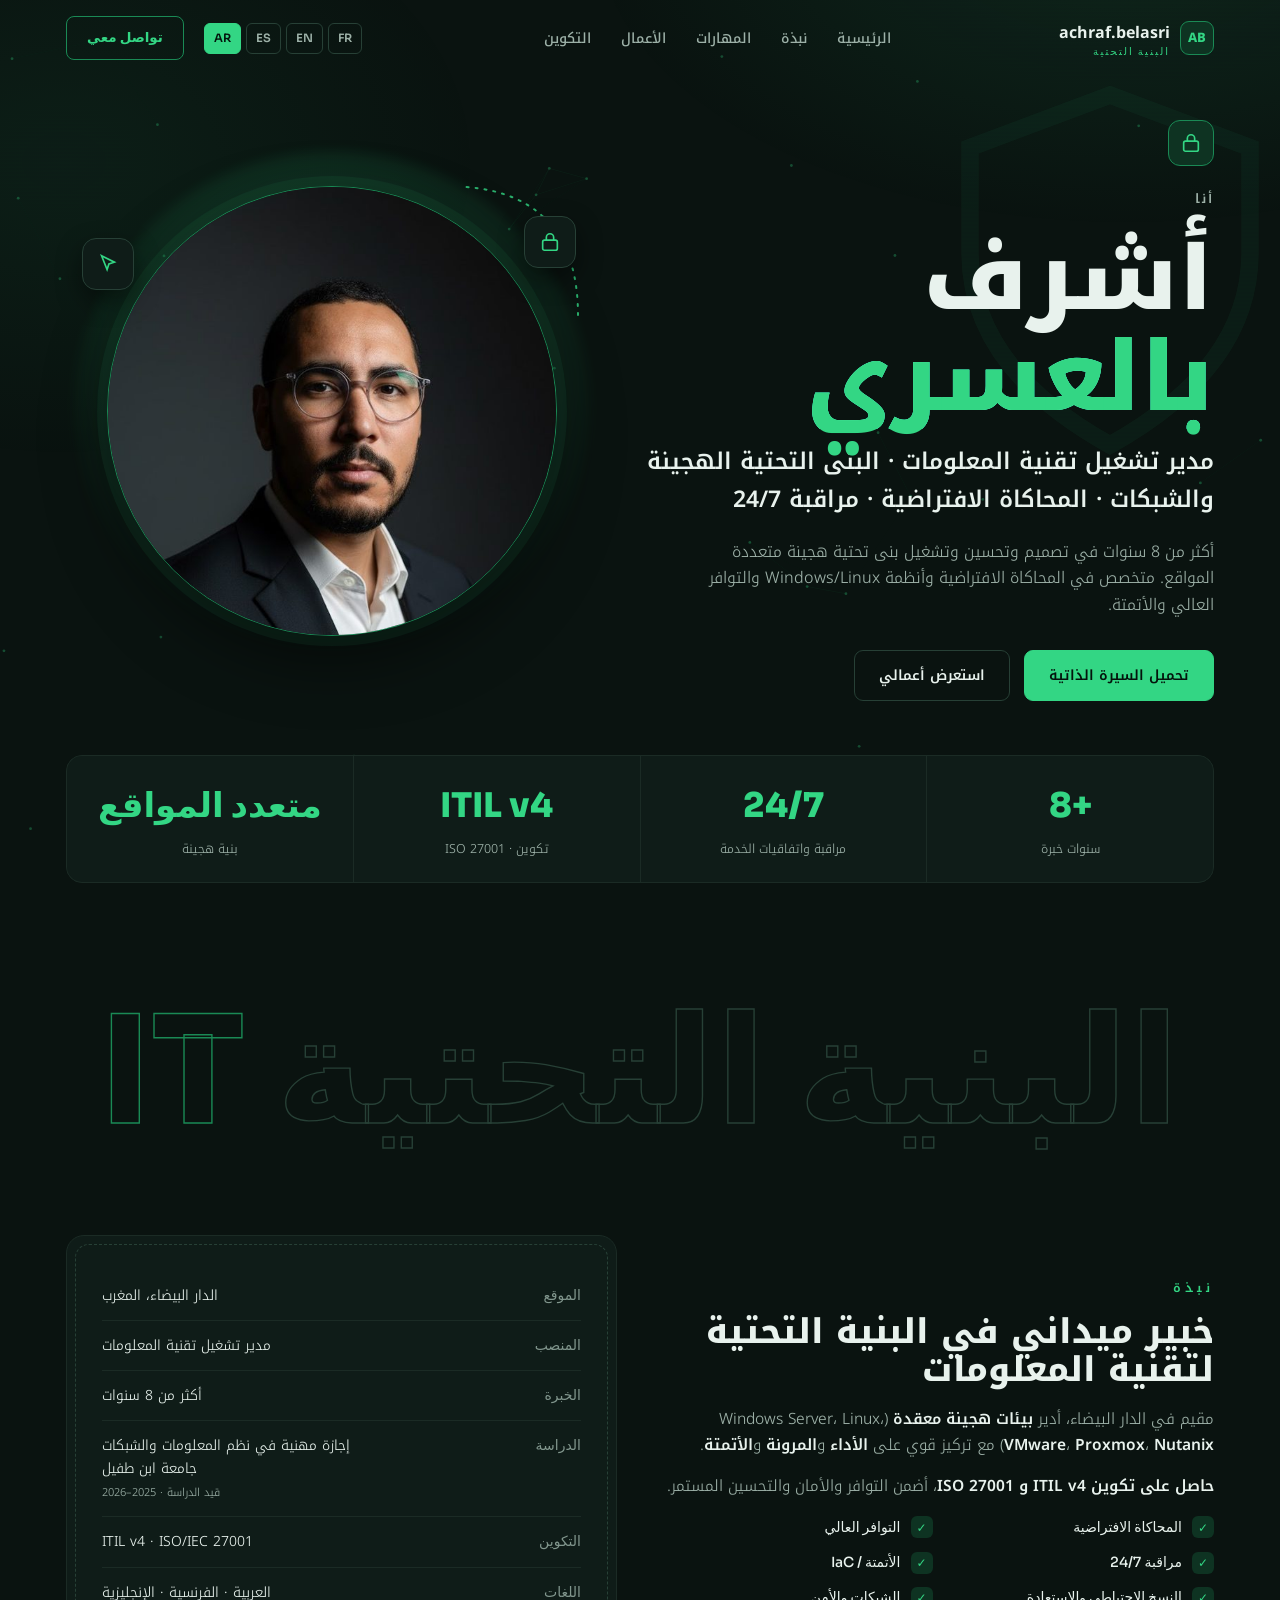
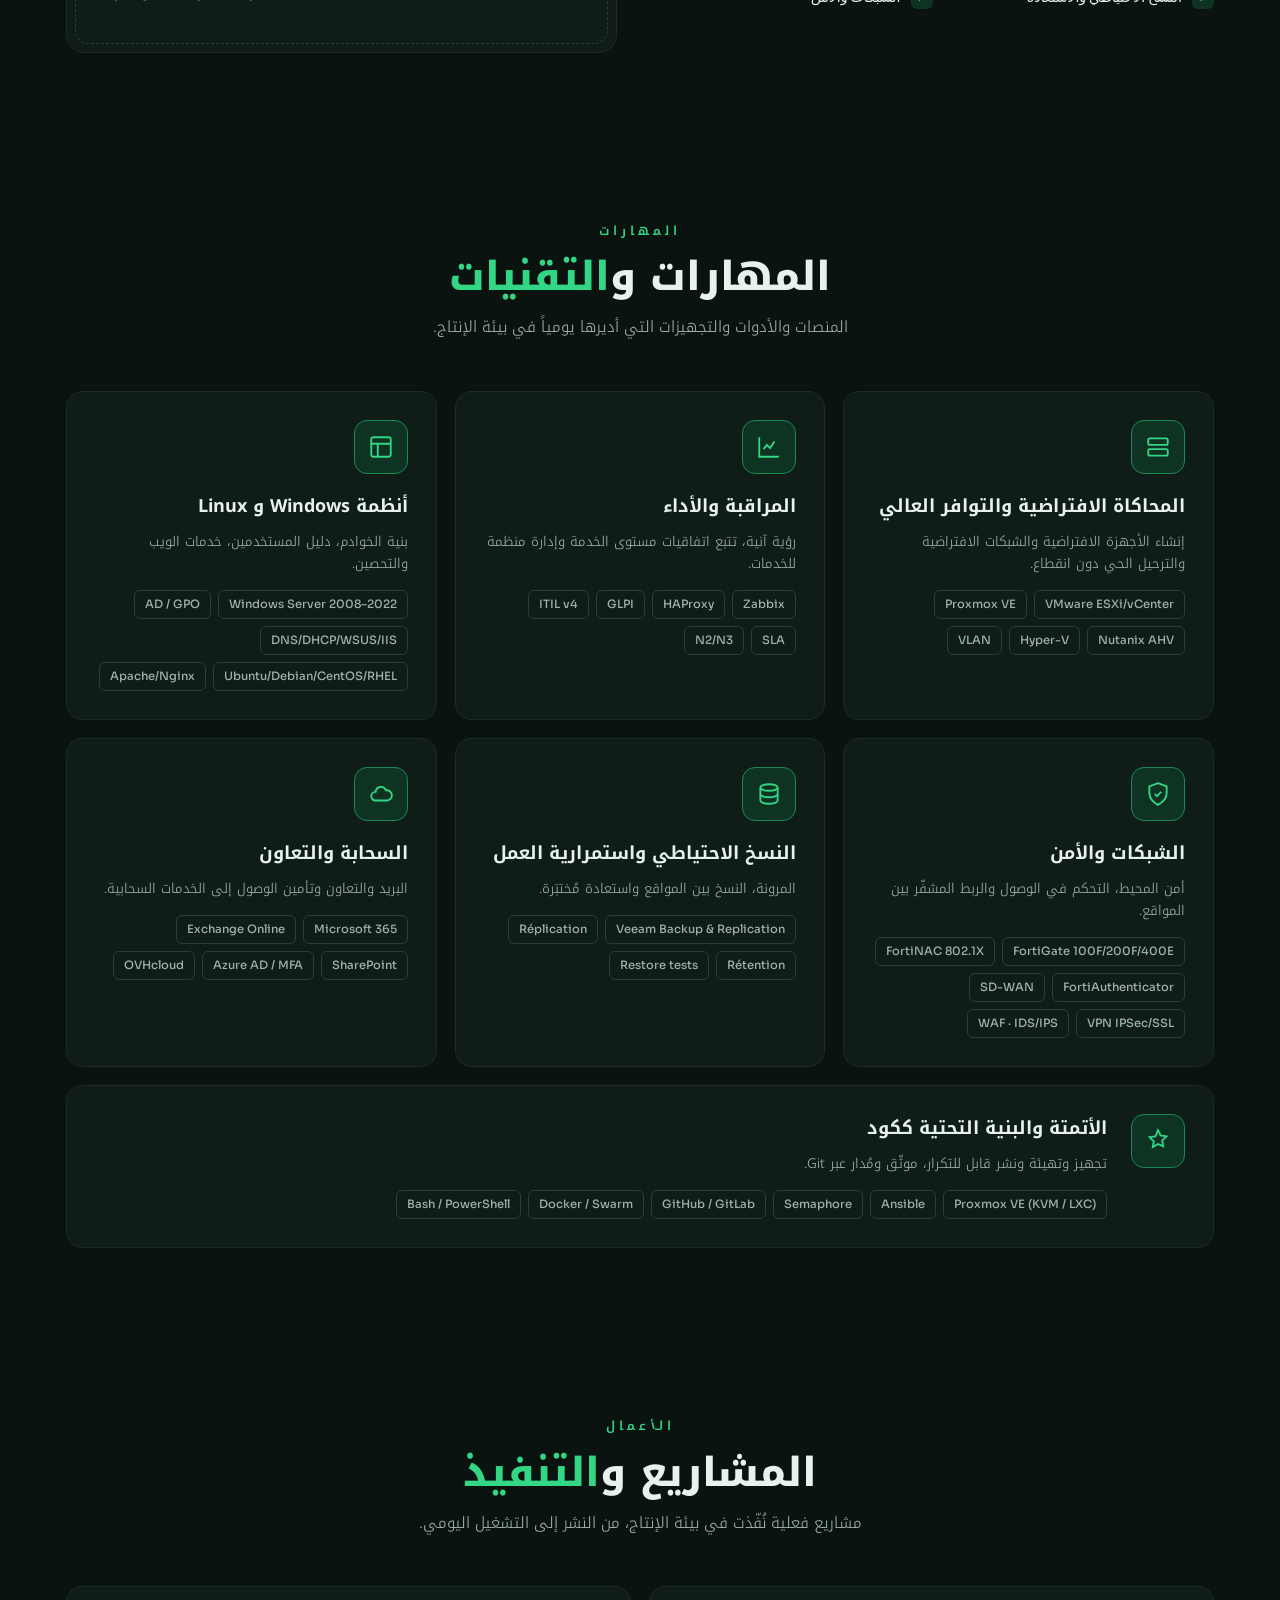
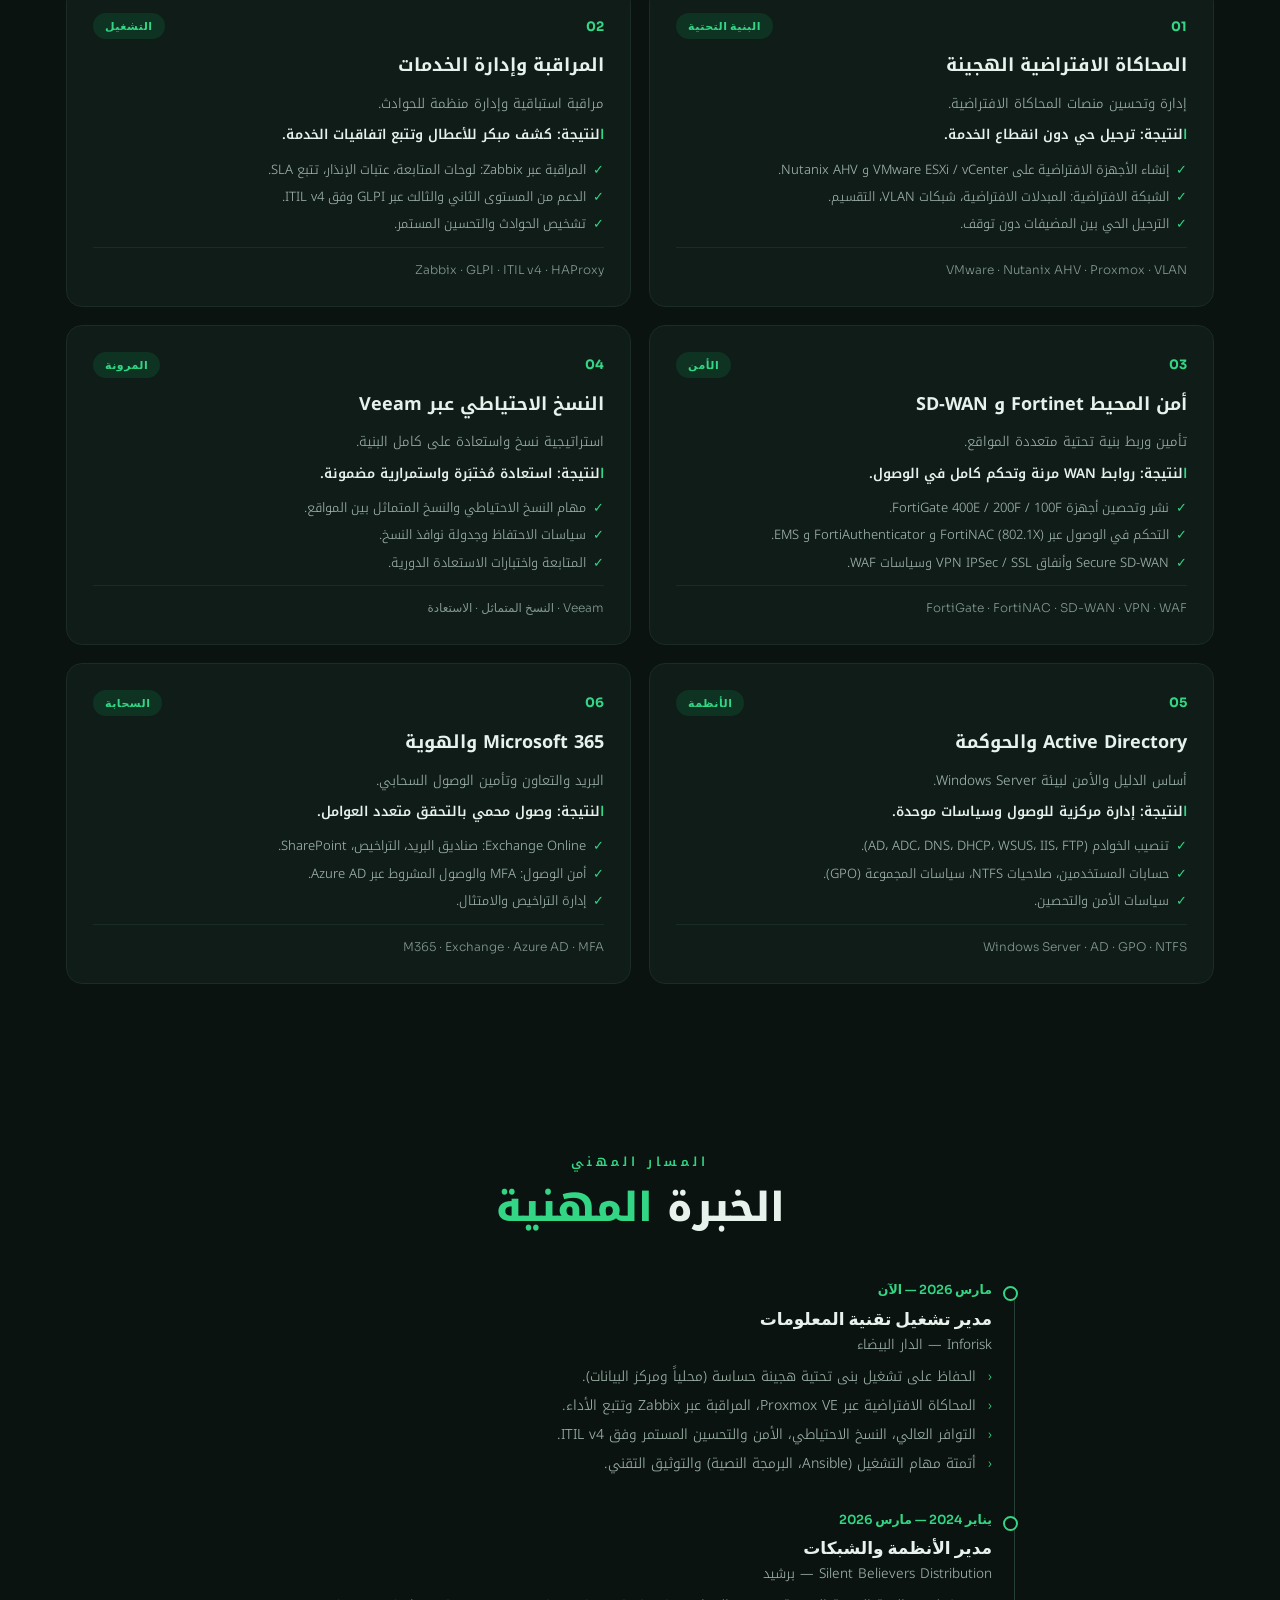
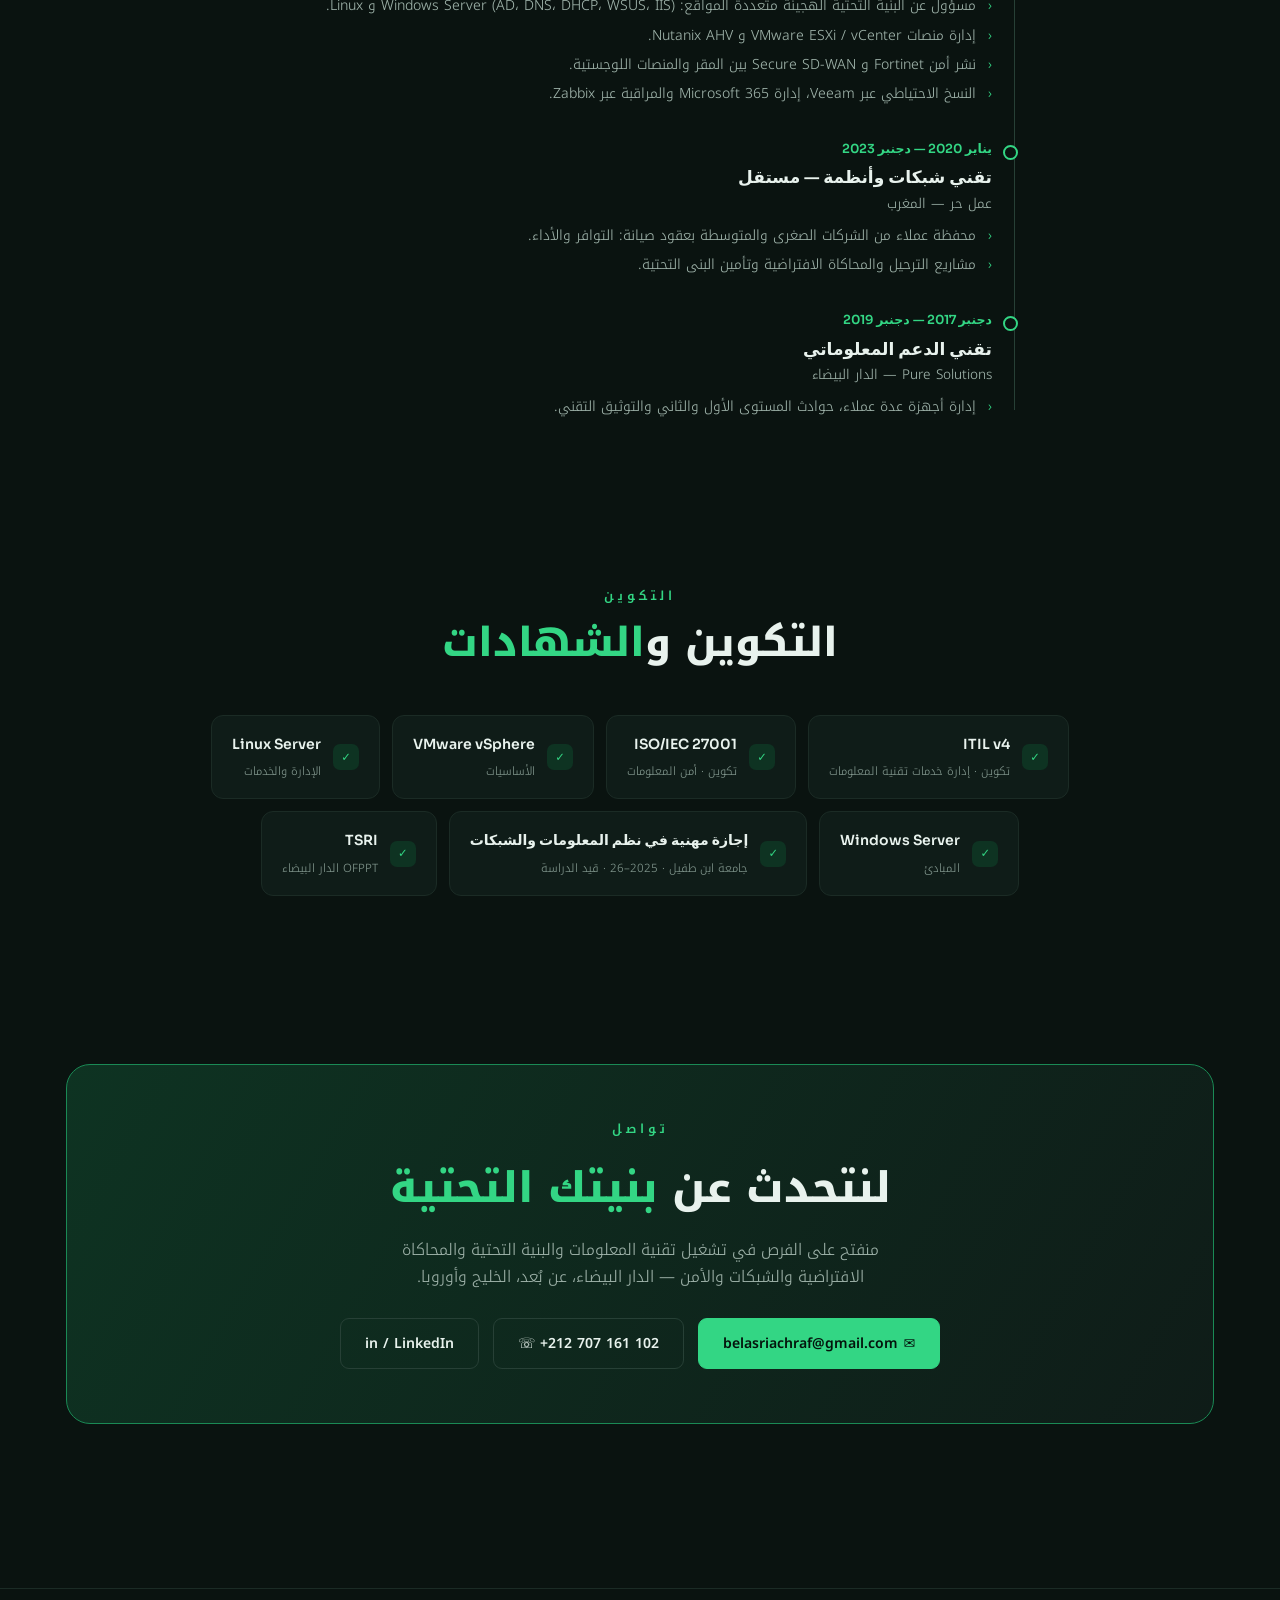
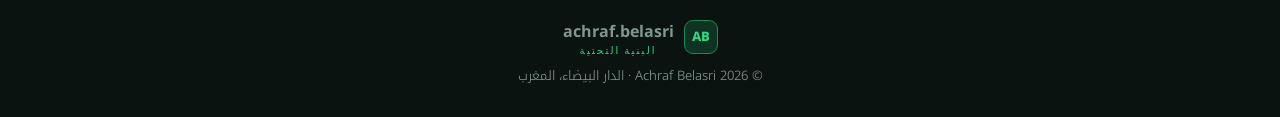
==== commit 613b27c6: "Keep original design with focused usability improvements" ====
--- a/ar.html
+++ b/ar.html
@@ -14,7 +14,7 @@
 <link rel="alternate" hreflang="fr" href="https://achraf-belasri.vercel.app/index.html" /><link rel="alternate" hreflang="en" href="https://achraf-belasri.vercel.app/en.html" /><link rel="alternate" hreflang="es" href="https://achraf-belasri.vercel.app/es.html" /><link rel="alternate" hreflang="ar" href="https://achraf-belasri.vercel.app/ar.html" />
 <meta property="og:type" content="website" />
 <meta property="og:url" content="https://achraf-belasri.vercel.app/ar.html" />
-<meta property="og:locale" content="ar_MA" />
+<meta property="og:locale" content="ar" />
 <meta property="og:title" content="أشرف بالعسري — مدير تشغيل تقنية المعلومات والبنى التحتية الهجينة" />
 <meta property="og:description" content="أكثر من 8 سنوات في البنى التحتية الهجينة: المحاكاة الافتراضية، Windows/Linux، التوافر العالي، الأتمتة والمراقبة 24/7. الدار البيضاء." />
 <meta property="og:image" content="https://achraf-belasri.vercel.app/og-image.png" />
@@ -28,63 +28,405 @@
 <link rel="preconnect" href="https://fonts.gstatic.com" crossorigin />
 <link href="https://fonts.googleapis.com/css2?family=Sora:wght@400;500;600;700;800&family=Manrope:wght@300;400;500;600;700&display=swap" rel="stylesheet" />
 <link href="https://fonts.googleapis.com/css2?family=Noto+Kufi+Arabic:wght@400;500;600;700;800&display=swap" rel="stylesheet" />
-<link rel="alternate" hreflang="x-default" href="https://achraf-belasri.vercel.app/index.html" />
-<link rel="stylesheet" href="assets/site.css" />
-<script src="assets/site.js" defer></script>
+<style>
+  :root{
+    --bg:#0a1310;--bg-2:#0c1714;--panel:#0f1c18;--panel-2:#11211b;--line:#1b2b25;--line-2:#274036;
+    --fg:#e8f2ed;--fg-dim:#9db1a8;--fg-faint:#637a70;
+    --green:#33d684;--green-2:#62f0a6;--green-dim:#1a8a55;--green-deep:#0e3322;
+    --disp:'Sora',system-ui,sans-serif;--sans:'Manrope',system-ui,sans-serif;--maxw:1200px;
+  }
+  *{margin:0;padding:0;box-sizing:border-box}
+  html{scroll-behavior:smooth}
+  body{background:var(--bg);color:var(--fg);font-family:var(--sans);font-weight:300;line-height:1.65;-webkit-font-smoothing:antialiased;overflow-x:hidden}
+  body::before{content:"";position:fixed;inset:0;z-index:0;pointer-events:none;background:radial-gradient(900px 500px at 88% -8%,rgba(51,214,132,.10),transparent 60%),radial-gradient(700px 500px at 5% 18%,rgba(51,214,132,.06),transparent 60%)}
+  .wrap{position:relative;z-index:1;max-width:var(--maxw);margin:0 auto;padding:0 26px}
+  a{color:inherit;text-decoration:none}
+  ::selection{background:var(--green);color:#04140c}
+  h1,h2,h3,.disp{font-family:var(--disp)}
+  .grn{color:var(--green)}
+
+  /* NAV */
+  nav{position:fixed;top:0;left:0;right:0;z-index:60;transition:.3s;border-bottom:1px solid transparent}
+  nav.scrolled{background:rgba(10,19,16,.86);backdrop-filter:blur(12px);border-bottom-color:var(--line)}
+  .nav-in{max-width:var(--maxw);margin:0 auto;padding:16px 26px;display:flex;align-items:center;gap:20px}
+  .logo{display:flex;align-items:center;gap:10px;font-family:var(--disp);font-weight:700;font-size:16px}
+  .logo .mark{width:34px;height:34px;border-radius:9px;border:1px solid var(--green-dim);display:flex;align-items:center;justify-content:center;color:var(--green);background:var(--green-deep);font-weight:800;font-size:13px}
+  .logo small{display:block;font-family:var(--sans);font-weight:500;font-size:10px;letter-spacing:2px;color:var(--green);text-transform:uppercase;line-height:1}
+  .nav-links{margin:0 auto;display:flex;gap:30px;font-size:14px;font-weight:500}
+  .nav-links a{color:var(--fg-dim);transition:.2s}
+  .nav-links a:hover{color:var(--green)}
+  .talk{font-family:var(--disp);font-weight:600;font-size:13.5px;padding:10px 20px;border-radius:8px;border:1px solid var(--green-dim);color:var(--green);transition:.2s}
+  .talk:hover{background:var(--green);color:#04140c;box-shadow:0 8px 26px rgba(51,214,132,.3)}
+  @media(max-width:880px){.nav-links{display:none}}
+
+  /* HERO */
+  header{min-height:100vh;display:flex;align-items:center;padding:120px 0 60px;position:relative}
+  .shield-bg{position:absolute;top:60px;right:-40px;width:420px;height:420px;z-index:0;opacity:.05;color:var(--green)}
+  .hero{display:grid;grid-template-columns:1.05fr .95fr;gap:30px;width:100%;align-items:center;position:relative;z-index:1}
+  @media(max-width:900px){.hero{grid-template-columns:1fr;gap:46px}}
+  .lockbadge{width:46px;height:46px;border-radius:12px;background:var(--green-deep);border:1px solid var(--green-dim);display:flex;align-items:center;justify-content:center;color:var(--green);margin-bottom:22px}
+  .eyebrow{font-family:var(--disp);font-weight:600;letter-spacing:5px;font-size:13px;color:var(--fg-dim);text-transform:uppercase;margin-bottom:18px}
+  h1.name{font-weight:800;font-size:clamp(48px,8.6vw,96px);line-height:.88;letter-spacing:-3px;margin-bottom:14px;text-transform:uppercase}
+  .subrole{font-family:var(--disp);font-weight:600;font-size:clamp(16px,2.3vw,23px);color:var(--fg);letter-spacing:-.3px;margin-bottom:20px}
+  .lede{max-width:520px;font-size:16px;color:var(--fg-dim);margin-bottom:32px}
+  .cta{display:flex;gap:14px;flex-wrap:wrap}
+  .btn{font-family:var(--disp);font-size:14px;font-weight:600;padding:13px 24px;border-radius:9px;border:1px solid var(--line-2);color:var(--fg);transition:.2s;display:inline-flex;align-items:center;gap:9px;cursor:pointer}
+  .btn:hover{border-color:var(--green);color:var(--green);transform:translateY(-2px)}
+  .btn.primary{background:var(--green);color:#04140c;border-color:var(--green)}
+  .btn.primary:hover{background:var(--green-2);color:#04140c;box-shadow:0 10px 30px rgba(51,214,132,.32)}
+
+  /* HERO VISUAL */
+  .visual{position:relative;display:flex;flex-direction:column;justify-content:center;align-items:center;gap:10px;min-height:540px}
+  .radar-card{width:300px;max-width:86vw}
+  .blob{position:absolute;width:520px;height:520px;max-width:96vw;border-radius:50%;background:radial-gradient(circle at 50% 42%,rgba(51,214,132,.34),rgba(51,214,132,.07) 58%,transparent 72%);filter:blur(6px);animation:float 7s ease-in-out infinite}
+  .photo-ring{position:relative;width:450px;height:450px;max-width:86vw;border-radius:50%;overflow:hidden;border:1.5px solid var(--green-dim);box-shadow:0 0 0 10px rgba(51,214,132,.06),0 24px 60px rgba(0,0,0,.5);z-index:2}
+  .photo-ring img{width:100%;height:100%;object-fit:cover;object-position:center top}
+  .dotline{position:absolute;top:6%;left:2%;width:150px;height:150px;z-index:1;color:var(--green);opacity:.8}
+  .ic-badge{position:absolute;width:52px;height:52px;border-radius:14px;background:var(--panel);border:1px solid var(--line-2);display:flex;align-items:center;justify-content:center;color:var(--green);box-shadow:0 10px 26px rgba(0,0,0,.45);z-index:3}
+  .ic-tl{top:14%;left:4%;animation:float 5s ease-in-out infinite}
+  .ic-tr{top:18%;right:3%;animation:float 6s ease-in-out infinite .5s}
+  @keyframes float{0%,100%{transform:translateY(0)}50%{transform:translateY(-12px)}}
+
+  /* STATS STRIP */
+  .stats{display:grid;grid-template-columns:repeat(4,1fr);gap:1px;background:var(--line);border:1px solid var(--line);border-radius:16px;overflow:hidden;margin-top:54px}
+  .stat{background:var(--panel);padding:22px 18px;text-align:center}
+  .stat .v{font-family:var(--disp);font-weight:800;font-size:clamp(24px,4vw,34px);color:var(--green)}
+  .stat .l{font-size:12.5px;color:var(--fg-dim);margin-top:5px}
+  @media(max-width:720px){.stats{grid-template-columns:repeat(2,1fr)}}
+
+  /* OUTLINE BAND */
+  .band{padding:60px 0 10px;text-align:center;overflow:hidden}
+  .outline-text{font-family:var(--disp);font-weight:800;font-size:clamp(40px,12vw,150px);line-height:.92;letter-spacing:-2px;color:transparent;-webkit-text-stroke:1.4px var(--line-2);text-transform:uppercase;white-space:nowrap}
+  .outline-text .on{-webkit-text-stroke:1.4px var(--green-dim)}
+
+  /* SECTIONS */
+  section{padding:84px 0;position:relative}
+  .head{text-align:center;max-width:680px;margin:0 auto 50px}
+  .tagline{font-family:var(--disp);font-weight:600;letter-spacing:4px;font-size:12.5px;color:var(--green);text-transform:uppercase;margin-bottom:14px}
+  .head h2{font-weight:800;font-size:clamp(26px,4.4vw,40px);letter-spacing:-1px;text-transform:uppercase;line-height:1.1}
+  .head p{color:var(--fg-dim);font-size:15.5px;margin-top:16px}
+
+  /* ABOUT */
+  .about{display:grid;grid-template-columns:1fr 1fr;gap:46px;align-items:center}
+  @media(max-width:860px){.about{grid-template-columns:1fr;gap:30px}}
+  .about h2{font-weight:800;font-size:clamp(24px,3.8vw,34px);letter-spacing:-.6px;text-transform:uppercase;margin-bottom:18px;line-height:1.12}
+  .about p{color:var(--fg-dim);font-size:15.5px;margin-bottom:16px}
+  .about p strong{color:var(--fg);font-weight:600}
+  .checks{list-style:none;display:grid;grid-template-columns:1fr 1fr;gap:12px;margin-top:8px}
+  .checks li{display:flex;align-items:center;gap:10px;font-family:var(--disp);font-weight:500;font-size:14px;color:var(--fg)}
+  .checks li .c{width:22px;height:22px;border-radius:6px;background:var(--green-deep);color:var(--green);display:flex;align-items:center;justify-content:center;font-size:12px;flex:none}
+  .about-card{background:var(--panel);border:1px solid var(--line);border-radius:18px;padding:8px}
+  .about-card .inner{border:1px dashed var(--line-2);border-radius:14px;padding:26px}
+  .fact{display:flex;justify-content:space-between;gap:14px;padding:13px 0;border-bottom:1px solid var(--line);font-size:14px}
+  .fact:last-child{border-bottom:0}
+  .fact .k{color:var(--fg-faint);font-family:var(--disp);font-weight:500}
+  .fact .v{color:var(--fg);text-align:right}
+
+  /* SERVICES */
+  .grid3{display:grid;grid-template-columns:repeat(3,1fr);gap:18px}
+  @media(max-width:920px){.grid3{grid-template-columns:repeat(2,1fr)}}
+  @media(max-width:600px){.grid3{grid-template-columns:1fr}}
+  .scard{background:var(--panel);border:1px solid var(--line);border-radius:16px;padding:28px;transition:.25s}
+  .scard:hover{border-color:var(--green-dim);transform:translateY(-5px);background:var(--panel-2)}
+  .sico{width:54px;height:54px;border-radius:13px;background:var(--green-deep);border:1px solid var(--green-dim);display:flex;align-items:center;justify-content:center;color:var(--green);margin-bottom:18px}
+  .scard h3{font-weight:700;font-size:18px;margin-bottom:9px}
+  .scard p{font-size:13.5px;color:var(--fg-dim);margin-bottom:15px}
+  .scard.wide{grid-column:1/-1;display:flex;gap:24px;align-items:flex-start}
+  .scard.wide .sico{margin-bottom:0;flex:none}
+  @media(max-width:600px){.scard.wide{flex-direction:column;gap:14px}}
+  .tags{display:flex;flex-wrap:wrap;gap:7px}
+  .tag{font-size:11.5px;font-family:var(--disp);font-weight:500;color:var(--fg-dim);border:1px solid var(--line-2);border-radius:6px;padding:4px 10px;transition:.18s}
+  .tag:hover{color:var(--green);border-color:var(--green)}
+
+  /* PORTFOLIO */
+  .grid2{display:grid;grid-template-columns:repeat(2,1fr);gap:18px}
+  @media(max-width:820px){.grid2{grid-template-columns:1fr}}
+  .pcard{background:var(--panel);border:1px solid var(--line);border-radius:16px;padding:26px;display:flex;flex-direction:column;gap:12px;transition:.25s;position:relative;overflow:hidden}
+  .pcard::after{content:"";position:absolute;top:0;left:0;width:100%;height:3px;background:linear-gradient(90deg,var(--green),transparent);transform:scaleX(0);transform-origin:left;transition:transform .3s}
+  .pcard:hover{border-color:var(--green-dim);transform:translateY(-5px)}
+  .pcard:hover::after{transform:scaleX(1)}
+  .pc-top{display:flex;justify-content:space-between;align-items:center}
+  .pc-no{font-family:var(--disp);font-weight:700;font-size:13px;color:var(--green)}
+  .pc-badge{font-family:var(--disp);font-size:11px;font-weight:600;color:var(--green);background:var(--green-deep);border-radius:20px;padding:4px 12px;text-transform:uppercase;letter-spacing:.5px}
+  .pcard h3{font-weight:700;font-size:18px}
+  .pcard .ctx{font-size:13.5px;color:var(--fg-dim)}
+  .pcard ul{list-style:none;display:flex;flex-direction:column;gap:6px}
+  .pcard li{font-size:13px;color:var(--fg-dim);padding-left:18px;position:relative}
+  .pcard li::before{content:"\2713";position:absolute;left:0;color:var(--green)}
+  .pcard .st{font-family:var(--disp);font-size:12px;color:var(--fg-faint);margin-top:auto;padding-top:12px;border-top:1px solid var(--line)}
+
+  /* TIMELINE */
+  .tl{max-width:760px;margin:0 auto;position:relative;padding-left:28px}
+  .tl::before{content:"";position:absolute;left:5px;top:8px;bottom:8px;width:1px;background:var(--line-2)}
+  .tlitem{position:relative;padding-bottom:34px}
+  .tlitem:last-child{padding-bottom:0}
+  .tlitem::before{content:"";position:absolute;left:-26px;top:6px;width:11px;height:11px;border-radius:50%;background:var(--bg);border:2px solid var(--green)}
+  .tldate{font-family:var(--disp);font-weight:600;font-size:12.5px;color:var(--green);margin-bottom:5px}
+  .tlrole{font-family:var(--disp);font-weight:600;font-size:17px}
+  .tlorg{font-size:13.5px;color:var(--fg-dim);margin-bottom:9px}
+  .tlitem ul{list-style:none;display:flex;flex-direction:column;gap:6px}
+  .tlitem li{font-size:14px;color:var(--fg-dim);padding-left:16px;position:relative}
+  .tlitem li::before{content:"\203A";position:absolute;left:0;color:var(--green)}
+
+  /* CERTS */
+  .mods{display:flex;flex-wrap:wrap;gap:12px;justify-content:center;max-width:920px;margin:0 auto}
+  .mod{background:var(--panel);border:1px solid var(--line);border-radius:12px;padding:15px 20px;display:flex;align-items:center;gap:12px;transition:.2s}
+  .mod:hover{border-color:var(--green-dim);transform:translateY(-3px)}
+  .mod .chk{width:26px;height:26px;border-radius:7px;background:var(--green-deep);color:var(--green);display:flex;align-items:center;justify-content:center;flex:none}
+  .mod b{font-family:var(--disp);font-weight:600;font-size:14px}
+  .mod span{font-size:11.5px;color:var(--fg-faint)}
+
+  /* CONTACT */
+  .cta-band{background:linear-gradient(120deg,var(--green-deep),var(--panel));border:1px solid var(--green-dim);border-radius:24px;padding:54px 40px;text-align:center;position:relative;overflow:hidden}
+  .cta-band h2{font-weight:800;font-size:clamp(26px,4.4vw,42px);letter-spacing:-1px;text-transform:uppercase;margin-bottom:14px}
+  .cta-band p{color:var(--fg-dim);max-width:520px;margin:0 auto 28px;font-size:16px}
+  .cta-band .cta{justify-content:center}
+
+  footer{border-top:1px solid var(--line);margin-top:80px;padding:30px 0;text-align:center;font-size:13px;color:var(--fg-faint)}
+  footer .logo{justify-content:center;margin-bottom:10px}
+
+  .reveal{opacity:0;transform:translateY(26px);transition:opacity .7s cubic-bezier(.2,.7,.2,1),transform .7s cubic-bezier(.2,.7,.2,1)}
+  .reveal.in{opacity:1;transform:none}
+  .stagger>*{opacity:0;transform:translateY(20px);transition:opacity .6s,transform .6s}
+  .stagger.in>*{opacity:1;transform:none}
+  .stagger.in>*:nth-child(1){transition-delay:.05s}.stagger.in>*:nth-child(2){transition-delay:.11s}
+  .stagger.in>*:nth-child(3){transition-delay:.17s}.stagger.in>*:nth-child(4){transition-delay:.23s}
+  .stagger.in>*:nth-child(5){transition-delay:.29s}.stagger.in>*:nth-child(6){transition-delay:.35s}
+  @media(prefers-reduced-motion:reduce){.reveal,.stagger>*{opacity:1;transform:none;transition:none}.blob,.ic-tl,.ic-tr{animation:none}}
+
+  /* ===== TERMINAL / SOC LAYER (inspiré du thème hacker) ===== */
+  .mono{font-family:ui-monospace,'SF Mono',Menlo,monospace}
+
+  /* MESH BACKGROUND (réseau animé) */
+  #mesh{position:fixed;inset:0;z-index:0;pointer-events:none;opacity:.55}
+
+  /* scanlines discrètes globales */
+  body::after{content:"";position:fixed;inset:0;z-index:0;pointer-events:none;background:repeating-linear-gradient(0deg,transparent 0,transparent 2px,rgba(0,0,0,.16) 3px,transparent 4px);opacity:.4;mix-blend-mode:multiply}
+
+  /* BOOT SEQUENCE */
+  #boot{position:fixed;inset:0;z-index:200;background:#04100a;display:flex;align-items:center;justify-content:center;transition:opacity .5s}
+  #boot.hidden{opacity:0;pointer-events:none}
+  .boot-box{font-family:ui-monospace,monospace;font-size:13.5px;line-height:1.95;width:min(660px,90vw);color:var(--fg-dim)}
+  .boot-box .ok{color:var(--green)}
+  .boot-box .grant{color:var(--green-2);font-weight:700;text-shadow:0 0 12px rgba(51,214,132,.6)}
+  .boot-box .blink{display:inline-block;width:8px;height:15px;background:var(--green);vertical-align:-2px;animation:bk 1s steps(1) infinite}
+  @keyframes bk{50%{opacity:0}}
+  .boot-skip{position:fixed;bottom:24px;right:24px;font-family:ui-monospace,monospace;font-size:11px;color:var(--fg-faint);border:1px solid var(--line-2);border-radius:6px;padding:6px 12px;cursor:pointer}
+
+  /* STATUS PILL dans la nav */
+  .sysok{display:inline-flex;align-items:center;gap:8px;font-family:ui-monospace,monospace;font-size:11.5px;color:var(--green);border:1px solid var(--green-dim);border-radius:100px;padding:4px 12px}
+  .dot{width:7px;height:7px;border-radius:50%;background:var(--green);box-shadow:0 0 8px var(--green);animation:pulse 2s infinite}
+  @keyframes pulse{0%{box-shadow:0 0 0 0 rgba(51,214,132,.5)}70%{box-shadow:0 0 0 7px rgba(51,214,132,0)}100%{box-shadow:0 0 0 0 rgba(51,214,132,0)}}
+  .sys-clock{margin-left:14px;font-family:ui-monospace,monospace;font-size:12px;color:var(--fg-dim)}
+  .sys-clock b{color:var(--fg)}
+  @media(max-width:880px){.sys-clock{display:none}}
+
+  /* GLITCH sur le nom */
+  .glitch{position:relative;display:inline-block}
+  .glitch::before,.glitch::after{content:attr(data-text);position:absolute;left:0;top:0;width:100%;height:100%;overflow:hidden;color:var(--green)}
+  .glitch::before{color:var(--green-2);z-index:-1;animation:glA 3s infinite linear alternate-reverse}
+  .glitch::after{color:#1fe3ff;z-index:-2;animation:glB 2.4s infinite linear alternate-reverse}
+  @keyframes glA{0%{clip-path:inset(0 0 85% 0);transform:translate(-2px,-1px)}20%{clip-path:inset(40% 0 40% 0);transform:translate(2px,1px)}40%{clip-path:inset(80% 0 5% 0);transform:translate(-1px,1px)}60%{clip-path:inset(10% 0 70% 0);transform:translate(2px,-1px)}80%{clip-path:inset(55% 0 25% 0);transform:translate(-2px,1px)}100%{clip-path:inset(20% 0 60% 0);transform:translate(1px,0)}}
+  @keyframes glB{0%{clip-path:inset(60% 0 20% 0);transform:translate(2px,1px)}25%{clip-path:inset(20% 0 60% 0);transform:translate(-2px,-1px)}50%{clip-path:inset(75% 0 5% 0);transform:translate(1px,1px)}75%{clip-path:inset(30% 0 45% 0);transform:translate(-1px,-1px)}100%{clip-path:inset(50% 0 35% 0);transform:translate(2px,0)}}
+
+  /* FRAPPE du rôle */
+  .typedrole{font-family:ui-monospace,monospace;font-size:clamp(13px,1.9vw,16px);color:var(--green);margin-bottom:18px;min-height:1.4em;letter-spacing:.3px}
+  .typedrole .cur{display:inline-block;width:8px;height:1.05em;background:var(--green);margin-left:2px;transform:translateY(2px);animation:bk 1.1s steps(1) infinite}
+
+  /* PHOTO SCAN overlay sur l'anneau */
+  .photo-ring .scan-tint{position:absolute;inset:0;z-index:2;pointer-events:none;background:linear-gradient(155deg,rgba(51,214,132,.18),transparent 48%);mix-blend-mode:screen;border-radius:50%}
+  .photo-ring .scan-lines{position:absolute;inset:0;z-index:2;pointer-events:none;background:repeating-linear-gradient(0deg,transparent 0,transparent 2px,rgba(51,214,132,.06) 3px,transparent 4px);border-radius:50%}
+  .photo-ring .scan-bar{position:absolute;left:0;right:0;height:70px;z-index:3;pointer-events:none;background:linear-gradient(180deg,transparent,rgba(51,214,132,.28),transparent);animation:scanmove 3.4s ease-in-out infinite}
+  @keyframes scanmove{0%{top:-70px}100%{top:100%}}
+  .photo-cap{position:absolute;left:0;right:0;bottom:0;display:flex;align-items:center;gap:8px;justify-content:center;padding:14px 14px 24px;font-family:ui-monospace,monospace;font-size:10.5px;letter-spacing:.5px;color:var(--green);background:linear-gradient(0deg,rgba(4,16,10,.92),transparent);z-index:4}
+
+  /* THREAT RADAR */
+  .radar-card{background:var(--panel);border:1px solid var(--line);border-radius:16px;overflow:hidden;margin-top:18px}
+  .radar-head{display:flex;align-items:center;gap:9px;padding:11px 16px;border-bottom:1px solid var(--line);font-family:ui-monospace,monospace;font-size:11.5px;color:var(--fg-dim)}
+  .radar-head .lights{display:flex;gap:6px}
+  .radar-head .lights i{width:9px;height:9px;border-radius:50%;display:block}
+  .l-r{background:#ff5f57}.l-y{background:#febc2e}.l-g{background:#28c840}
+  .radar-head .rt{margin-left:6px;color:var(--fg)}
+  .radar-body{padding:18px;display:flex;justify-content:center}
+  .radar{position:relative;width:150px;height:150px;border-radius:50%;background:radial-gradient(circle,rgba(51,214,132,.07),transparent 70%);border:1px solid var(--line-2)}
+  .radar::before{content:"";position:absolute;inset:26px;border:1px solid var(--line-2);border-radius:50%}
+  .radar::after{content:"";position:absolute;inset:58px;border:1px solid var(--line-2);border-radius:50%}
+  .radar .cr,.radar .cr2{position:absolute;background:var(--line-2)}
+  .radar .cr{left:50%;top:0;width:1px;height:100%;transform:translateX(-.5px)}
+  .radar .cr2{top:50%;left:0;height:1px;width:100%;transform:translateY(-.5px)}
+  .radar .sweep{position:absolute;inset:0;border-radius:50%;background:conic-gradient(from 0deg,rgba(51,214,132,.5),rgba(51,214,132,0) 60deg,transparent 360deg);animation:spin 3s linear infinite}
+  @keyframes spin{to{transform:rotate(360deg)}}
+  .radar .blip{position:absolute;width:6px;height:6px;border-radius:50%;background:var(--green);box-shadow:0 0 8px var(--green);animation:bp 3s infinite}
+  .radar .b1{top:36px;left:98px;animation-delay:.4s}
+  .radar .b2{top:100px;left:50px;animation-delay:1.6s}
+  .radar .b3{top:64px;left:32px;background:var(--green-2);box-shadow:0 0 8px var(--green-2);animation-delay:2.4s}
+  @keyframes bp{0%,100%{opacity:.25}50%{opacity:1}}
+  .radar-gauges{display:grid;grid-template-columns:repeat(3,1fr);gap:1px;background:var(--line);border-top:1px solid var(--line)}
+  .rg{background:var(--panel);padding:12px 8px;text-align:center}
+  .rg .gv{font-family:ui-monospace,monospace;font-weight:700;font-size:18px;color:var(--green)}
+  .rg .gl{font-size:10px;color:var(--fg-faint);margin-top:3px;font-family:ui-monospace,monospace}
+
+  @media(prefers-reduced-motion:reduce){.glitch::before,.glitch::after,.dot,.radar .sweep,.radar .blip,.scan-bar,.typedrole .cur{animation:none}#mesh{display:none}}
+
+  /* language switcher */
+  .langs{display:flex;gap:5px;margin-inline-start:14px}
+  .langs a{font-family:var(--disp);font-size:11.5px;font-weight:600;padding:5px 9px;border-radius:6px;border:1px solid var(--line-2);color:var(--fg-dim);transition:.18s}
+  .langs a:hover{color:var(--green);border-color:var(--green)}
+  .langs a.on{background:var(--green);color:#04140c;border-color:var(--green)}
+  @media(max-width:560px){.langs a{padding:4px 7px;font-size:11px}}
+
+#mesh{position:fixed;inset:0;z-index:0;pointer-events:none;opacity:.55}
+  #boot{position:fixed;inset:0;z-index:200;background:#04100a;display:flex;align-items:center;justify-content:center;transition:opacity .5s}
+  #boot.hidden{opacity:0;pointer-events:none}
+  .boot-box{font-family:ui-monospace,monospace;font-size:13.5px;line-height:1.95;width:min(660px,90vw);color:var(--fg-dim)}
+  .boot-box .ok{color:var(--green)}
+  .boot-box .grant{color:var(--green-2);font-weight:700;text-shadow:0 0 12px rgba(51,214,132,.6)}
+  .boot-box .blink{display:inline-block;width:8px;height:15px;background:var(--green);vertical-align:-2px;animation:bk 1s steps(1) infinite}
+  @keyframes bk{50%{opacity:0}}
+  .boot-skip{position:fixed;bottom:24px;right:24px;font-family:ui-monospace,monospace;font-size:11px;color:var(--fg-faint);border:1px solid var(--line-2);border-radius:6px;padding:6px 12px;cursor:pointer}
+  .glitch{position:relative;display:inline-block}
+  .glitch::before,.glitch::after{content:attr(data-text);position:absolute;left:0;top:0;width:100%;height:100%;overflow:hidden;color:var(--green)}
+  .glitch::before{color:var(--green-2);z-index:-1;animation:glA 3s infinite linear alternate-reverse}
+  .glitch::after{color:#1fe3ff;z-index:-2;animation:glB 2.4s infinite linear alternate-reverse}
+  @keyframes glA{0%{clip-path:inset(0 0 85% 0);transform:translate(-2px,-1px)}20%{clip-path:inset(40% 0 40% 0);transform:translate(2px,1px)}40%{clip-path:inset(80% 0 5% 0);transform:translate(-1px,1px)}60%{clip-path:inset(10% 0 70% 0);transform:translate(2px,-1px)}80%{clip-path:inset(55% 0 25% 0);transform:translate(-2px,1px)}100%{clip-path:inset(20% 0 60% 0);transform:translate(1px,0)}}
+  @keyframes glB{0%{clip-path:inset(60% 0 20% 0);transform:translate(2px,1px)}25%{clip-path:inset(20% 0 60% 0);transform:translate(-2px,-1px)}50%{clip-path:inset(75% 0 5% 0);transform:translate(1px,1px)}75%{clip-path:inset(30% 0 45% 0);transform:translate(-1px,-1px)}100%{clip-path:inset(50% 0 35% 0);transform:translate(2px,0)}}
+
+  /* ---- RTL adjustments ---- */
+  [dir="rtl"] body{font-family:'Noto Kufi Arabic','Manrope',system-ui,sans-serif}
+  [dir="rtl"] h1,[dir="rtl"] h2,[dir="rtl"] h3,[dir="rtl"] .disp,[dir="rtl"] .logo,
+  [dir="rtl"] .btn,[dir="rtl"] .tagline,[dir="rtl"] .eyebrow,[dir="rtl"] .subrole{font-family:'Noto Kufi Arabic','Sora',system-ui,sans-serif}
+  [dir="rtl"] h1.name,[dir="rtl"] h2,[dir="rtl"] .subrole,[dir="rtl"] .outline-text{letter-spacing:0}
+  [dir="rtl"] .eyebrow{letter-spacing:2px}
+  [dir="rtl"] h1.name{line-height:1.05}
+  [dir="rtl"] .tl{padding-left:0;padding-right:28px}
+  [dir="rtl"] .tl::before{left:auto;right:5px}
+  [dir="rtl"] .tlitem::before{left:auto;right:-26px}
+  [dir="rtl"] .tlitem li{padding-left:0;padding-right:16px}
+  [dir="rtl"] .tlitem li::before{left:auto;right:0;content:"\2039"}
+  [dir="rtl"] .pcard li{padding-left:0;padding-right:18px}
+  [dir="rtl"] .pcard li::before{left:auto;right:0}
+  [dir="rtl"] .fact .v{text-align:left}
+  [dir="rtl"] .dotline{left:auto;right:2%;transform:scaleX(-1)}
+  [dir="rtl"] .ic-tl{left:auto;right:4%}
+  [dir="rtl"] .ic-tr{right:auto;left:3%}
+  [dir="rtl"] .scard::after,[dir="rtl"] .pcard::after{transform-origin:right}
+  [dir="rtl"] .boot-skip{right:auto;left:24px}
+  .boot-box{direction:ltr;text-align:left}
+</style>
+<link rel="stylesheet" href="assets/improvements.css" />
+<script src="assets/improvements.js" defer></script>
+<noscript><style>.reveal,.stagger>*{opacity:1!important;transform:none!important}</style></noscript>
 </head>
 <body>
-<a class="skip-link" href="#main">انتقل إلى المحتوى</a>
-<nav id="nav" aria-label="القائمة"><div class="nav-in"><a href="#top" class="logo"><span class="mark">AB</span><span>achraf.belasri<small>IT Infrastructure</small></span></a><div class="desktop-links"><a href="#portfolio">المشاريع</a><a href="#parcours">الخبرة</a><a href="#services">المهارات</a></div><div class="nav-actions"><details class="language-picker"><summary aria-label="اللغة"><span aria-hidden="true">◎</span> AR <span aria-hidden="true">⌄</span></summary><div class="language-options"><a href="index.html" lang="fr" hreflang="fr">Français</a><a href="en.html" lang="en" hreflang="en">English</a><a href="es.html" lang="es" hreflang="es">Español</a><a href="ar.html" lang="ar" hreflang="ar" aria-current="page">العربية</a></div></details><a class="talk" href="#contact">تواصل معي</a><details class="mobile-menu"><summary>القائمة <span aria-hidden="true">☰</span></summary><div class="mobile-links"><a href="#portfolio">المشاريع</a><a href="#parcours">الخبرة</a><a href="#services">المهارات</a><a href="#contact">التواصل</a><a href="cv-ar.html">عرض السيرة الذاتية</a></div></details></div></div></nav>
-<main id="main" tabindex="-1"><header id="top"><div class="wrap"><div class="hero"><div class="hero-id"><p class="eyebrow"><span class="status-dot" aria-hidden="true"></span>الدار البيضاء، المغرب</p><h1 class="name">أشرف<br><span class="grn">بالعسري</span></h1><p class="subrole">مدير تشغيل تقنية المعلومات</p><p class="specialty">البنى التحتية الهجينة والشبكات</p><p class="lede">أتولى تشغيل وتأمين وأتمتة البنى التحتية متعددة المواقع. أكثر من 8 سنوات من الخبرة العملية في المحاكاة الافتراضية وأنظمة Windows/Linux واستمرارية الخدمات.</p><div class="cta"><a class="btn primary" href="#portfolio">اكتشف مشاريعي<span aria-hidden="true">↘</span></a><a class="btn" href="cv-ar.html">عرض السيرة الذاتية<span aria-hidden="true">↗</span></a></div><div class="hero-contact"><a href="mailto:belasriachraf@gmail.com">تواصل معي</a><span aria-hidden="true">/</span><a href="https://www.linkedin.com/in/achrafbelasri" target="_blank" rel="noopener">LinkedIn ↗</a></div></div><div class="visual"><div class="portrait-frame"><img src="assets/portrait.jpg" width="450" height="450" fetchpriority="high" alt="أشرف بالعسري" /></div><p class="portrait-caption">البنية التحتية · الشبكات · الأتمتة</p><div class="portrait-stack" dir="ltr"><span>Proxmox</span><span>Fortinet</span><span>Zabbix</span></div></div></div><div class="stats"><div class="stat"><div class="v">+8</div><div class="l">سنوات خبرة</div></div><div class="stat"><div class="v">24/7</div><div class="l">مراقبة واتفاقيات الخدمة</div></div><div class="stat"><div class="v">ITIL v4</div><div class="l">تكوين · ISO 27001</div></div><div class="stat"><div class="v">متعدد المواقع</div><div class="l">بنية هجينة</div></div></div></div></header><section id="portfolio"><div class="wrap"><div class="head"><div class="tagline">01 / المشاريع</div><h2>مشاريع مختارة</h2><p>ثلاثة مشاريع في البنية التحتية والأمن والتشغيل. تعرّف على السياق وتدخلاتي والنتائج.</p></div><div class="case-grid"><article class="case-card" id="case-fortinet"><div class="case-top"><span class="case-number">01</span><span class="case-category">التأمين</span></div><h3>أمن المحيط Fortinet و SD-WAN</h3><p class="case-context">تأمين وربط بنية تحتية متعددة المواقع.</p><div class="case-outcome"><span>النتيجة</span><p>روابط WAN مرنة والتحكم في الوصول إلى الشبكة.</p></div><details class="case-details"><summary>عرض التدخلات<span aria-hidden="true">+</span></summary><div class="case-body"><h4>تدخلاتي</h4><ol><li>نشر وتحصين أجهزة FortiGate 400E / 200F / 100F.</li><li>التحكم في الوصول عبر FortiNAC (802.1X) و FortiAuthenticator و EMS.</li><li>Secure SD-WAN وأنفاق VPN IPSec / SSL وسياسات WAF.</li></ol><h4>البيئة التقنية</h4><p class="case-tech" dir="ltr">FortiGate · FortiNAC · SD-WAN · VPN · WAF</p><a class="text-link" href="#contact">ناقش هذا المشروع <span aria-hidden="true">↗</span></a></div></details></article>
-<article class="case-card" id="case-veeam"><div class="case-top"><span class="case-number">02</span><span class="case-category">الاستعادة</span></div><h3>النسخ الاحتياطي عبر Veeam</h3><p class="case-context">النسخ الاحتياطي والتعافي على مستوى البنية التحتية.</p><div class="case-outcome"><span>النتيجة</span><p>اختبار الاستعادة والتكرار بين المواقع.</p></div><details class="case-details"><summary>عرض التدخلات<span aria-hidden="true">+</span></summary><div class="case-body"><h4>تدخلاتي</h4><ol><li>مهام النسخ الاحتياطي والنسخ المتماثل بين المواقع.</li><li>سياسات الاحتفاظ وجدولة نوافذ النسخ.</li><li>المتابعة واختبارات الاستعادة الدورية.</li></ol><h4>البيئة التقنية</h4><p class="case-tech" dir="ltr">Veeam · النسخ المتماثل · الاستعادة</p><a class="text-link" href="#contact">ناقش هذا المشروع <span aria-hidden="true">↗</span></a></div></details></article>
-<article class="case-card" id="case-zabbix"><div class="case-top"><span class="case-number">03</span><span class="case-category">المراقبة</span></div><h3>المراقبة وإدارة الخدمات</h3><p class="case-context">المراقبة الاستباقية والإدارة المنظمة للحوادث.</p><div class="case-outcome"><span>النتيجة</span><p>الكشف المبكر عن الأعطال وتتبع اتفاقيات مستوى الخدمة.</p></div><details class="case-details"><summary>عرض التدخلات<span aria-hidden="true">+</span></summary><div class="case-body"><h4>تدخلاتي</h4><ol><li>المراقبة عبر Zabbix: لوحات المتابعة، عتبات الإنذار، تتبع SLA.</li><li>الدعم من المستوى الثاني والثالث عبر GLPI وفق ITIL v4.</li><li>تشخيص الحوادث والتحسين المستمر.</li></ol><h4>البيئة التقنية</h4><p class="case-tech" dir="ltr">Zabbix · GLPI · ITIL v4 · HAProxy</p><a class="text-link" href="#contact">ناقش هذا المشروع <span aria-hidden="true">↗</span></a></div></details></article></div><h3 class="more-title">مشاريع أخرى</h3><div class="grid3 other-projects"><div class="pcard"><div class="pc-top"><span class="pc-no">01</span><span class="pc-badge">البنية التحتية</span></div><h3>المحاكاة الافتراضية الهجينة</h3><p class="ctx">إدارة وتحسين منصات المحاكاة الافتراضية. <strong>النتيجة: ترحيل حي دون انقطاع الخدمة.</strong></p><ul><li>إنشاء الأجهزة الافتراضية على VMware ESXi / vCenter و Nutanix AHV.</li><li>الشبكة الافتراضية: المبدلات الافتراضية، شبكات VLAN، التقسيم.</li><li>الترحيل الحي بين المضيفات دون توقف.</li></ul><div class="st">VMware · Nutanix AHV · Proxmox · VLAN</div></div>
-<div class="pcard"><div class="pc-top"><span class="pc-no">05</span><span class="pc-badge">الأنظمة</span></div><h3>Active Directory والحوكمة</h3><p class="ctx">أساس الدليل والأمن لبيئة Windows Server. <strong>النتيجة: إدارة مركزية للوصول وسياسات موحدة.</strong></p><ul><li>تنصيب الخوادم (AD، ADC، DNS، DHCP، WSUS، IIS، FTP).</li><li>حسابات المستخدمين، صلاحيات NTFS، سياسات المجموعة (GPO).</li><li>سياسات الأمن والتحصين.</li></ul><div class="st">Windows Server · AD · GPO · NTFS</div></div>
-<div class="pcard"><div class="pc-top"><span class="pc-no">06</span><span class="pc-badge">السحابة</span></div><h3>Microsoft 365 والهوية</h3><p class="ctx">البريد والتعاون وتأمين الوصول السحابي. <strong>النتيجة: وصول محمي بالتحقق متعدد العوامل.</strong></p><ul><li>Exchange Online: صناديق البريد، التراخيص، SharePoint.</li><li>أمن الوصول: MFA والوصول المشروط عبر Azure AD.</li><li>إدارة التراخيص والامتثال.</li></ul><div class="st">M365 · Exchange · Azure AD · MFA</div></div></div></div></section>
-<section id="parcours">
-  <div class="wrap">
-    <div class="head">
-      <div class="tagline">المسار المهني</div>
-      <h2>الخبرة <span class="grn">المهنية</span></h2>
-    </div>
-    <div class="tl"><div class="tlitem"><div class="tldate">مارس 2026 — الآن</div><div class="tlrole">مدير تشغيل تقنية المعلومات</div><div class="tlorg">Inforisk — الدار البيضاء</div><ul><li>الحفاظ على تشغيل بنى تحتية هجينة حساسة (محلياً ومركز البيانات).</li><li>المحاكاة الافتراضية عبر Proxmox VE، المراقبة عبر Zabbix وتتبع الأداء.</li><li>التوافر العالي، النسخ الاحتياطي، الأمن والتحسين المستمر وفق ITIL v4.</li><li>أتمتة مهام التشغيل (Ansible، البرمجة النصية) والتوثيق التقني.</li></ul></div><div class="tlitem"><div class="tldate">يناير 2024 — مارس 2026</div><div class="tlrole">مدير الأنظمة والشبكات</div><div class="tlorg">Silent Believers Distribution — برشيد</div><ul><li>مسؤول عن البنية التحتية الهجينة متعددة المواقع: Windows Server (AD، DNS، DHCP، WSUS، IIS) و Linux.</li><li>إدارة منصات VMware ESXi / vCenter و Nutanix AHV.</li><li>نشر أمن Fortinet و Secure SD-WAN بين المقر والمنصات اللوجستية.</li><li>النسخ الاحتياطي عبر Veeam، إدارة Microsoft 365 والمراقبة عبر Zabbix.</li></ul></div><div class="tlitem"><div class="tldate">يناير 2020 — دجنبر 2023</div><div class="tlrole">تقني شبكات وأنظمة — مستقل</div><div class="tlorg">عمل حر — المغرب</div><ul><li>محفظة عملاء من الشركات الصغرى والمتوسطة بعقود صيانة: التوافر والأداء.</li><li>مشاريع الترحيل والمحاكاة الافتراضية وتأمين البنى التحتية.</li></ul></div><div class="tlitem"><div class="tldate">دجنبر 2017 — دجنبر 2019</div><div class="tlrole">تقني الدعم المعلوماتي</div><div class="tlorg">Pure Solutions — الدار البيضاء</div><ul><li>إدارة أجهزة عدة عملاء، حوادث المستوى الأول والثاني والتوثيق التقني.</li></ul></div></div>
-  </div>
-</section>
-<section id="services">
-  <div class="wrap">
-    <div class="head">
-      <div class="tagline">المهارات</div>
-      <h2>المهارات و<span class="grn">التقنيات</span></h2>
-      <p>المنصات والأدوات والتجهيزات التي أديرها يومياً في بيئة الإنتاج.</p>
-    </div>
-    <div class="grid3"><div class="scard"><div class="sico"><svg width="26" height="26" viewBox="0 0 24 24" fill="none" stroke="currentColor" stroke-width="1.7"><rect x="3" y="4" width="18" height="6" rx="1.5"/><rect x="3" y="14" width="18" height="6" rx="1.5"/><path d="M7 7h.01M7 17h.01"/></svg></div><h3>المحاكاة الافتراضية والتوافر العالي</h3><p>إنشاء الأجهزة الافتراضية والشبكات الافتراضية والترحيل الحي دون انقطاع.</p><div class="tags"><span class="tag">VMware ESXi/vCenter</span><span class="tag">Proxmox VE</span><span class="tag">Nutanix AHV</span><span class="tag">Hyper-V</span><span class="tag">VLAN</span></div></div><div class="scard"><div class="sico"><svg width="26" height="26" viewBox="0 0 24 24" fill="none" stroke="currentColor" stroke-width="1.7"><path d="M3 3v18h18"/><path d="M7 14l3-4 3 3 4-6"/></svg></div><h3>المراقبة والأداء</h3><p>رؤية آنية، تتبع اتفاقيات مستوى الخدمة وإدارة منظمة للخدمات.</p><div class="tags"><span class="tag">Zabbix</span><span class="tag">HAProxy</span><span class="tag">GLPI</span><span class="tag">ITIL v4</span><span class="tag">SLA</span><span class="tag">N2/N3</span></div></div><div class="scard"><div class="sico"><svg width="26" height="26" viewBox="0 0 24 24" fill="none" stroke="currentColor" stroke-width="1.7"><rect x="3" y="3" width="18" height="18" rx="2"/><path d="M3 9h18M9 21V9"/></svg></div><h3>أنظمة Windows و Linux</h3><p>بنية الخوادم، دليل المستخدمين، خدمات الويب والتحصين.</p><div class="tags"><span class="tag">Windows Server 2008–2022</span><span class="tag">AD / GPO</span><span class="tag">DNS/DHCP/WSUS/IIS</span><span class="tag">Ubuntu/Debian/CentOS/RHEL</span><span class="tag">Apache/Nginx</span></div></div><div class="scard"><div class="sico"><svg width="26" height="26" viewBox="0 0 24 24" fill="none" stroke="currentColor" stroke-width="1.7"><path d="M12 2l8 3v6c0 5-3.5 8.5-8 11-4.5-2.5-8-6-8-11V5l8-3z"/><path d="M9 12l2 2 4-4"/></svg></div><h3>الشبكات والأمن</h3><p>أمن المحيط، التحكم في الوصول والربط المشفّر بين المواقع.</p><div class="tags"><span class="tag">FortiGate 100F/200F/400E</span><span class="tag">FortiNAC 802.1X</span><span class="tag">FortiAuthenticator</span><span class="tag">SD-WAN</span><span class="tag">VPN IPSec/SSL</span><span class="tag">WAF · IDS/IPS</span></div></div><div class="scard"><div class="sico"><svg width="26" height="26" viewBox="0 0 24 24" fill="none" stroke="currentColor" stroke-width="1.7"><ellipse cx="12" cy="6" rx="8" ry="3"/><path d="M4 6v6c0 1.7 3.6 3 8 3s8-1.3 8-3V6M4 12v6c0 1.7 3.6 3 8 3s8-1.3 8-3v-6"/></svg></div><h3>النسخ الاحتياطي واستمرارية العمل</h3><p>المرونة، النسخ بين المواقع واستعادة مُختبَرة.</p><div class="tags"><span class="tag">Veeam Backup & Replication</span><span class="tag">Réplication</span><span class="tag">Rétention</span><span class="tag">Restore tests</span></div></div><div class="scard"><div class="sico"><svg width="26" height="26" viewBox="0 0 24 24" fill="none" stroke="currentColor" stroke-width="1.7"><path d="M7 18a4 4 0 0 1 0-8 5 5 0 0 1 9.6-1.4A3.5 3.5 0 0 1 18 18H7z"/></svg></div><h3>السحابة والتعاون</h3><p>البريد والتعاون وتأمين الوصول إلى الخدمات السحابية.</p><div class="tags"><span class="tag">Microsoft 365</span><span class="tag">Exchange Online</span><span class="tag">SharePoint</span><span class="tag">Azure AD / MFA</span><span class="tag">OVHcloud</span></div></div><div class="scard wide"><div class="sico"><svg width="26" height="26" viewBox="0 0 24 24" fill="none" stroke="currentColor" stroke-width="1.7"><path d="M12 2l2.4 4.9 5.4.8-3.9 3.8.9 5.3L12 14.9 7.2 17.6l.9-5.3L4.2 8.5l5.4-.8z"/></svg></div><div><h3>الأتمتة والبنية التحتية ككود</h3><p>تجهيز وتهيئة ونشر قابل للتكرار، موثّق ومُدار عبر Git.</p><div class="tags"><span class="tag">Proxmox VE (KVM / LXC)</span><span class="tag">Ansible</span><span class="tag">Semaphore</span><span class="tag">GitHub / GitLab</span><span class="tag">Docker / Swarm</span><span class="tag">Bash / PowerShell</span></div></div></div></div>
-  </div>
-</section>
+
+<canvas id="mesh"></canvas>
+
+<nav id="nav" aria-label="فتح القائمة">
+  <div class="nav-in">
+    <a href="#top" class="logo"><span class="mark">AB</span><span>achraf.belasri<small>البنية التحتية</small></span></a>
+    <div class="nav-links">
+      <a href="#top">الرئيسية</a>
+      <a href="#about">نبذة</a>
+      <a href="#services">المهارات</a>
+      <a href="#portfolio">الأعمال</a>
+      <a href="#certs">التكوين</a>
+    </div>
+    <div class="langs"><a href="index.html" class="" hreflang="fr">FR</a><a href="en.html" class="" hreflang="en">EN</a><a href="es.html" class="" hreflang="es">ES</a><a href="ar.html" class="on" hreflang="ar">AR</a></div><details class="mobile-menu"><summary aria-label="فتح القائمة"><span aria-hidden="true">☰</span></summary><div class="mobile-panel"><a href="#top">الرئيسية</a><a href="#about">نبذة</a><a href="#portfolio">المشاريع</a><a href="#parcours">الخبرة</a><a href="#services">المهارات</a><a href="#certs">التكوين</a><a href="#contact">التواصل</a><div class="mobile-langs"><div class="langs-mobile"><a href="index.html" class="" hreflang="fr">FR</a><a href="en.html" class="" hreflang="en">EN</a><a href="es.html" class="" hreflang="es">ES</a><a href="ar.html" class="on" hreflang="ar">AR</a></div></div></div></details>
+    <a href="#contact" class="talk">تواصل معي</a>
+  </div>
+</nav>
+
+<header id="top">
+  <svg class="shield-bg" viewBox="0 0 24 24" fill="none" stroke="currentColor" stroke-width="1"><path d="M12 2l8 3v6c0 5-3.5 8.5-8 11-4.5-2.5-8-6-8-11V5l8-3z"/></svg>
+  <div class="wrap">
+    <div class="hero">
+      <div class="hero-id">
+        <div class="lockbadge reveal"><svg width="22" height="22" viewBox="0 0 24 24" fill="none" stroke="currentColor" stroke-width="1.8"><rect x="4" y="10" width="16" height="11" rx="2"/><path d="M8 10V7a4 4 0 0 1 8 0v3"/></svg></div>
+        <div class="eyebrow reveal">أنا</div>
+        <h1 class="name reveal">أشرف<br><span class="grn glitch" data-text="بالعسري">بالعسري</span></h1>
+        <p class="subrole reveal">مدير تشغيل تقنية المعلومات · البنى التحتية الهجينة والشبكات · المحاكاة الافتراضية · مراقبة 24/7</p>
+        <p class="lede reveal">أكثر من 8 سنوات في تصميم وتحسين وتشغيل بنى تحتية هجينة متعددة المواقع. متخصص في المحاكاة الافتراضية وأنظمة Windows/Linux والتوافر العالي والأتمتة.</p>
+        <div class="cta reveal">
+          <a class="btn primary" href="cv-ar.html" target="_blank" rel="noopener">تحميل السيرة الذاتية</a>
+          <a class="btn" href="#portfolio">استعرض أعمالي</a>
+        </div>
+      </div>
+
+      <div class="visual reveal">
+        <svg class="dotline" viewBox="0 0 150 150" fill="none" stroke="currentColor" stroke-width="2" stroke-dasharray="2 7" stroke-linecap="round"><path d="M8 142 C 8 70, 40 20, 120 14"/></svg>
+        <div class="blob"></div>
+        <div class="ic-badge ic-tl"><svg width="22" height="22" viewBox="0 0 24 24" fill="none" stroke="currentColor" stroke-width="1.8"><rect x="4" y="10" width="16" height="11" rx="2"/><path d="M8 10V7a4 4 0 0 1 8 0v3"/></svg></div>
+        <div class="ic-badge ic-tr"><svg width="22" height="22" viewBox="0 0 24 24" fill="none" stroke="currentColor" stroke-width="1.8"><path d="M5 3l14 7-6 2-2 6-6-15z"/></svg></div>
+        <div class="photo-ring"><img src="[data-uri]" alt="Achraf Belasri" /></div>
+      </div>
+    </div>
+
+    <div class="stats stagger"><div class="stat"><div class="v">+8</div><div class="l">سنوات خبرة</div></div><div class="stat"><div class="v">24/7</div><div class="l">مراقبة واتفاقيات الخدمة</div></div><div class="stat"><div class="v">ITIL v4</div><div class="l">تكوين · ISO 27001</div></div><div class="stat"><div class="v">متعدد المواقع</div><div class="l">بنية هجينة</div></div></div>
+  </div>
+</header>
+
+<div class="band"><div class="outline-text">البنية التحتية<span class="on"> IT</span></div></div>
+
 <section id="about">
   <div class="wrap">
     <div class="about">
-      <div class="">
+      <div class="reveal">
         <div class="tagline" style="text-align:start">نبذة</div>
         <h2>خبير ميداني في البنية التحتية لتقنية المعلومات</h2>
         <p>مقيم في الدار البيضاء، أدير <strong>بيئات هجينة معقدة</strong> (Windows Server، Linux، <strong>VMware</strong>، <strong>Proxmox</strong>، <strong>Nutanix</strong>) مع تركيز قوي على <strong>الأداء</strong> و<strong>المرونة</strong> و<strong>الأتمتة</strong>.</p>
         <p><strong>حاصل على تكوين ITIL v4 و ISO 27001</strong>، أضمن التوافر والأمان والتحسين المستمر.</p>
         <ul class="checks"><li><span class="c">✓</span> المحاكاة الافتراضية</li><li><span class="c">✓</span> التوافر العالي</li><li><span class="c">✓</span> مراقبة 24/7</li><li><span class="c">✓</span> الأتمتة / IaC</li><li><span class="c">✓</span> النسخ الاحتياطي والاستعادة</li><li><span class="c">✓</span> الشبكات والأمن</li></ul>
       </div>
-      <div class="about-card"><div class="inner"><div class="fact"><span class="k">الموقع</span><span class="v">الدار البيضاء، المغرب</span></div><div class="fact"><span class="k">المنصب</span><span class="v">مدير تشغيل تقنية المعلومات</span></div><div class="fact"><span class="k">الخبرة</span><span class="v">أكثر من 8 سنوات</span></div><div class="fact"><span class="k">الدراسة</span><span class="v">إجازة مهنية في نظم المعلومات والشبكات<br>جامعة ابن طفيل<br><small>قيد الدراسة</small></span></div><div class="fact"><span class="k">التكوين</span><span class="v">ITIL v4 · ISO/IEC 27001</span></div><div class="fact"><span class="k">اللغات</span><span class="v">العربية · الفرنسية · الإنجليزية</span></div></div></div>
-    </div>
-  </div>
-</section>
+      <div class="about-card reveal"><div class="inner"><div class="fact"><span class="k">الموقع</span><span class="v">الدار البيضاء، المغرب</span></div><div class="fact"><span class="k">المنصب</span><span class="v">مدير تشغيل تقنية المعلومات</span></div><div class="fact"><span class="k">الخبرة</span><span class="v">أكثر من 8 سنوات</span></div><div class="fact"><span class="k">الدراسة</span><span class="v">إجازة مهنية في نظم المعلومات والشبكات<br>جامعة ابن طفيل<br><small>قيد الدراسة · 2025–2026</small></span></div><div class="fact"><span class="k">التكوين</span><span class="v">ITIL v4 · ISO/IEC 27001</span></div><div class="fact"><span class="k">اللغات</span><span class="v">العربية · الفرنسية · الإنجليزية</span></div></div></div>
+    </div>
+  </div>
+</section>
+
+<section id="services">
+  <div class="wrap">
+    <div class="head reveal">
+      <div class="tagline">المهارات</div>
+      <h2>المهارات و<span class="grn">التقنيات</span></h2>
+      <p>المنصات والأدوات والتجهيزات التي أديرها يومياً في بيئة الإنتاج.</p>
+    </div>
+    <div class="grid3 stagger"><div class="scard"><div class="sico"><svg width="26" height="26" viewBox="0 0 24 24" fill="none" stroke="currentColor" stroke-width="1.7"><rect x="3" y="4" width="18" height="6" rx="1.5"/><rect x="3" y="14" width="18" height="6" rx="1.5"/><path d="M7 7h.01M7 17h.01"/></svg></div><h3>المحاكاة الافتراضية والتوافر العالي</h3><p>إنشاء الأجهزة الافتراضية والشبكات الافتراضية والترحيل الحي دون انقطاع.</p><div class="tags"><span class="tag">VMware ESXi/vCenter</span><span class="tag">Proxmox VE</span><span class="tag">Nutanix AHV</span><span class="tag">Hyper-V</span><span class="tag">VLAN</span></div></div><div class="scard"><div class="sico"><svg width="26" height="26" viewBox="0 0 24 24" fill="none" stroke="currentColor" stroke-width="1.7"><path d="M3 3v18h18"/><path d="M7 14l3-4 3 3 4-6"/></svg></div><h3>المراقبة والأداء</h3><p>رؤية آنية، تتبع اتفاقيات مستوى الخدمة وإدارة منظمة للخدمات.</p><div class="tags"><span class="tag">Zabbix</span><span class="tag">HAProxy</span><span class="tag">GLPI</span><span class="tag">ITIL v4</span><span class="tag">SLA</span><span class="tag">N2/N3</span></div></div><div class="scard"><div class="sico"><svg width="26" height="26" viewBox="0 0 24 24" fill="none" stroke="currentColor" stroke-width="1.7"><rect x="3" y="3" width="18" height="18" rx="2"/><path d="M3 9h18M9 21V9"/></svg></div><h3>أنظمة Windows و Linux</h3><p>بنية الخوادم، دليل المستخدمين، خدمات الويب والتحصين.</p><div class="tags"><span class="tag">Windows Server 2008–2022</span><span class="tag">AD / GPO</span><span class="tag">DNS/DHCP/WSUS/IIS</span><span class="tag">Ubuntu/Debian/CentOS/RHEL</span><span class="tag">Apache/Nginx</span></div></div><div class="scard"><div class="sico"><svg width="26" height="26" viewBox="0 0 24 24" fill="none" stroke="currentColor" stroke-width="1.7"><path d="M12 2l8 3v6c0 5-3.5 8.5-8 11-4.5-2.5-8-6-8-11V5l8-3z"/><path d="M9 12l2 2 4-4"/></svg></div><h3>الشبكات والأمن</h3><p>أمن المحيط، التحكم في الوصول والربط المشفّر بين المواقع.</p><div class="tags"><span class="tag">FortiGate 100F/200F/400E</span><span class="tag">FortiNAC 802.1X</span><span class="tag">FortiAuthenticator</span><span class="tag">SD-WAN</span><span class="tag">VPN IPSec/SSL</span><span class="tag">WAF · IDS/IPS</span></div></div><div class="scard"><div class="sico"><svg width="26" height="26" viewBox="0 0 24 24" fill="none" stroke="currentColor" stroke-width="1.7"><ellipse cx="12" cy="6" rx="8" ry="3"/><path d="M4 6v6c0 1.7 3.6 3 8 3s8-1.3 8-3V6M4 12v6c0 1.7 3.6 3 8 3s8-1.3 8-3v-6"/></svg></div><h3>النسخ الاحتياطي واستمرارية العمل</h3><p>المرونة، النسخ بين المواقع واستعادة مُختبَرة.</p><div class="tags"><span class="tag">Veeam Backup & Replication</span><span class="tag">Réplication</span><span class="tag">Rétention</span><span class="tag">Restore tests</span></div></div><div class="scard"><div class="sico"><svg width="26" height="26" viewBox="0 0 24 24" fill="none" stroke="currentColor" stroke-width="1.7"><path d="M7 18a4 4 0 0 1 0-8 5 5 0 0 1 9.6-1.4A3.5 3.5 0 0 1 18 18H7z"/></svg></div><h3>السحابة والتعاون</h3><p>البريد والتعاون وتأمين الوصول إلى الخدمات السحابية.</p><div class="tags"><span class="tag">Microsoft 365</span><span class="tag">Exchange Online</span><span class="tag">SharePoint</span><span class="tag">Azure AD / MFA</span><span class="tag">OVHcloud</span></div></div><div class="scard wide"><div class="sico"><svg width="26" height="26" viewBox="0 0 24 24" fill="none" stroke="currentColor" stroke-width="1.7"><path d="M12 2l2.4 4.9 5.4.8-3.9 3.8.9 5.3L12 14.9 7.2 17.6l.9-5.3L4.2 8.5l5.4-.8z"/></svg></div><div><h3>الأتمتة والبنية التحتية ككود</h3><p>تجهيز وتهيئة ونشر قابل للتكرار، موثّق ومُدار عبر Git.</p><div class="tags"><span class="tag">Proxmox VE (KVM / LXC)</span><span class="tag">Ansible</span><span class="tag">Semaphore</span><span class="tag">GitHub / GitLab</span><span class="tag">Docker / Swarm</span><span class="tag">Bash / PowerShell</span></div></div></div></div>
+  </div>
+</section>
+
+<section id="portfolio">
+  <div class="wrap">
+    <div class="head reveal">
+      <div class="tagline">الأعمال</div>
+      <h2>المشاريع و<span class="grn">التنفيذ</span></h2>
+      <p>مشاريع فعلية نُفّذت في بيئة الإنتاج، من النشر إلى التشغيل اليومي.</p>
+    </div>
+    <div class="grid2 stagger"><div class="pcard"><div class="pc-top"><span class="pc-no">01</span><span class="pc-badge">البنية التحتية</span></div><h3>المحاكاة الافتراضية الهجينة</h3><p class="ctx">إدارة وتحسين منصات المحاكاة الافتراضية. <strong>النتيجة: ترحيل حي دون انقطاع الخدمة.</strong></p><ul><li>إنشاء الأجهزة الافتراضية على VMware ESXi / vCenter و Nutanix AHV.</li><li>الشبكة الافتراضية: المبدلات الافتراضية، شبكات VLAN، التقسيم.</li><li>الترحيل الحي بين المضيفات دون توقف.</li></ul><div class="st">VMware · Nutanix AHV · Proxmox · VLAN</div></div><div class="pcard"><div class="pc-top"><span class="pc-no">02</span><span class="pc-badge">التشغيل</span></div><h3>المراقبة وإدارة الخدمات</h3><p class="ctx">مراقبة استباقية وإدارة منظمة للحوادث. <strong>النتيجة: كشف مبكر للأعطال وتتبع اتفاقيات الخدمة.</strong></p><ul><li>المراقبة عبر Zabbix: لوحات المتابعة، عتبات الإنذار، تتبع SLA.</li><li>الدعم من المستوى الثاني والثالث عبر GLPI وفق ITIL v4.</li><li>تشخيص الحوادث والتحسين المستمر.</li></ul><div class="st">Zabbix · GLPI · ITIL v4 · HAProxy</div></div><div class="pcard"><div class="pc-top"><span class="pc-no">03</span><span class="pc-badge">الأمن</span></div><h3>أمن المحيط Fortinet و SD-WAN</h3><p class="ctx">تأمين وربط بنية تحتية متعددة المواقع. <strong>النتيجة: روابط WAN مرنة وتحكم كامل في الوصول.</strong></p><ul><li>نشر وتحصين أجهزة FortiGate 400E / 200F / 100F.</li><li>التحكم في الوصول عبر FortiNAC (802.1X) و FortiAuthenticator و EMS.</li><li>Secure SD-WAN وأنفاق VPN IPSec / SSL وسياسات WAF.</li></ul><div class="st">FortiGate · FortiNAC · SD-WAN · VPN · WAF</div></div><div class="pcard"><div class="pc-top"><span class="pc-no">04</span><span class="pc-badge">المرونة</span></div><h3>النسخ الاحتياطي عبر Veeam</h3><p class="ctx">استراتيجية نسخ واستعادة على كامل البنية. <strong>النتيجة: استعادة مُختبَرة واستمرارية مضمونة.</strong></p><ul><li>مهام النسخ الاحتياطي والنسخ المتماثل بين المواقع.</li><li>سياسات الاحتفاظ وجدولة نوافذ النسخ.</li><li>المتابعة واختبارات الاستعادة الدورية.</li></ul><div class="st">Veeam · النسخ المتماثل · الاستعادة</div></div><div class="pcard"><div class="pc-top"><span class="pc-no">05</span><span class="pc-badge">الأنظمة</span></div><h3>Active Directory والحوكمة</h3><p class="ctx">أساس الدليل والأمن لبيئة Windows Server. <strong>النتيجة: إدارة مركزية للوصول وسياسات موحدة.</strong></p><ul><li>تنصيب الخوادم (AD، ADC، DNS، DHCP، WSUS، IIS، FTP).</li><li>حسابات المستخدمين، صلاحيات NTFS، سياسات المجموعة (GPO).</li><li>سياسات الأمن والتحصين.</li></ul><div class="st">Windows Server · AD · GPO · NTFS</div></div><div class="pcard"><div class="pc-top"><span class="pc-no">06</span><span class="pc-badge">السحابة</span></div><h3>Microsoft 365 والهوية</h3><p class="ctx">البريد والتعاون وتأمين الوصول السحابي. <strong>النتيجة: وصول محمي بالتحقق متعدد العوامل.</strong></p><ul><li>Exchange Online: صناديق البريد، التراخيص، SharePoint.</li><li>أمن الوصول: MFA والوصول المشروط عبر Azure AD.</li><li>إدارة التراخيص والامتثال.</li></ul><div class="st">M365 · Exchange · Azure AD · MFA</div></div></div>
+  </div>
+</section>
+
+<section id="parcours">
+  <div class="wrap">
+    <div class="head reveal">
+      <div class="tagline">المسار المهني</div>
+      <h2>الخبرة <span class="grn">المهنية</span></h2>
+    </div>
+    <div class="tl reveal"><div class="tlitem"><div class="tldate">مارس 2026 — الآن</div><div class="tlrole">مدير تشغيل تقنية المعلومات</div><div class="tlorg">Inforisk — الدار البيضاء</div><ul><li>الحفاظ على تشغيل بنى تحتية هجينة حساسة (محلياً ومركز البيانات).</li><li>المحاكاة الافتراضية عبر Proxmox VE، المراقبة عبر Zabbix وتتبع الأداء.</li><li>التوافر العالي، النسخ الاحتياطي، الأمن والتحسين المستمر وفق ITIL v4.</li><li>أتمتة مهام التشغيل (Ansible، البرمجة النصية) والتوثيق التقني.</li></ul></div><div class="tlitem"><div class="tldate">يناير 2024 — مارس 2026</div><div class="tlrole">مدير الأنظمة والشبكات</div><div class="tlorg">Silent Believers Distribution — برشيد</div><ul><li>مسؤول عن البنية التحتية الهجينة متعددة المواقع: Windows Server (AD، DNS، DHCP، WSUS، IIS) و Linux.</li><li>إدارة منصات VMware ESXi / vCenter و Nutanix AHV.</li><li>نشر أمن Fortinet و Secure SD-WAN بين المقر والمنصات اللوجستية.</li><li>النسخ الاحتياطي عبر Veeam، إدارة Microsoft 365 والمراقبة عبر Zabbix.</li></ul></div><div class="tlitem"><div class="tldate">يناير 2020 — دجنبر 2023</div><div class="tlrole">تقني شبكات وأنظمة — مستقل</div><div class="tlorg">عمل حر — المغرب</div><ul><li>محفظة عملاء من الشركات الصغرى والمتوسطة بعقود صيانة: التوافر والأداء.</li><li>مشاريع الترحيل والمحاكاة الافتراضية وتأمين البنى التحتية.</li></ul></div><div class="tlitem"><div class="tldate">دجنبر 2017 — دجنبر 2019</div><div class="tlrole">تقني الدعم المعلوماتي</div><div class="tlorg">Pure Solutions — الدار البيضاء</div><ul><li>إدارة أجهزة عدة عملاء، حوادث المستوى الأول والثاني والتوثيق التقني.</li></ul></div></div>
+  </div>
+</section>
+
 <section id="certs">
   <div class="wrap">
-    <div class="head">
+    <div class="head reveal">
       <div class="tagline">التكوين</div>
       <h2>التكوين و<span class="grn">الشهادات</span></h2>
     </div>
-    <div class="mods"><div class="mod"><span class="chk">✓</span><div><b>ITIL v4</b><br><span>تكوين · إدارة خدمات تقنية المعلومات</span></div></div><div class="mod"><span class="chk">✓</span><div><b>ISO/IEC 27001</b><br><span>تكوين · أمن المعلومات</span></div></div><div class="mod"><span class="chk">✓</span><div><b>VMware vSphere</b><br><span>الأساسيات</span></div></div><div class="mod"><span class="chk">✓</span><div><b>Linux Server</b><br><span>الإدارة والخدمات</span></div></div><div class="mod"><span class="chk">✓</span><div><b>Windows Server</b><br><span>المبادئ</span></div></div><div class="mod"><span class="chk">✓</span><div><b>إجازة مهنية في نظم المعلومات والشبكات</b><br><span>جامعة ابن طفيل · 2025–26 · قيد الدراسة</span></div></div><div class="mod"><span class="chk">✓</span><div><b>TSRI</b><br><span>OFPPT الدار البيضاء</span></div></div></div>
-  </div>
-</section>
+    <div class="mods stagger"><div class="mod"><span class="chk">✓</span><div><b>ITIL v4</b><br><span>تكوين · إدارة خدمات تقنية المعلومات</span></div></div><div class="mod"><span class="chk">✓</span><div><b>ISO/IEC 27001</b><br><span>تكوين · أمن المعلومات</span></div></div><div class="mod"><span class="chk">✓</span><div><b>VMware vSphere</b><br><span>الأساسيات</span></div></div><div class="mod"><span class="chk">✓</span><div><b>Linux Server</b><br><span>الإدارة والخدمات</span></div></div><div class="mod"><span class="chk">✓</span><div><b>Windows Server</b><br><span>المبادئ</span></div></div><div class="mod"><span class="chk">✓</span><div><b>إجازة مهنية في نظم المعلومات والشبكات</b><br><span>جامعة ابن طفيل · 2025–26 · قيد الدراسة</span></div></div><div class="mod"><span class="chk">✓</span><div><b>TSRI</b><br><span>OFPPT الدار البيضاء</span></div></div></div>
+  </div>
+</section>
+
 <section id="contact">
   <div class="wrap">
-    <div class="cta-band">
+    <div class="cta-band reveal">
       <div class="tagline">تواصل</div>
       <h2>لنتحدث عن <span class="grn">بنيتك التحتية</span></h2>
       <p>منفتح على الفرص في تشغيل تقنية المعلومات والبنية التحتية والمحاكاة الافتراضية والشبكات والأمن — الدار البيضاء، عن بُعد، الخليج وأوروبا.</p>
@@ -95,7 +437,42 @@
       </div>
     </div>
   </div>
-</section></main>
-<footer><div class="wrap footer-in"><a href="#top" class="logo"><span class="mark">AB</span><span>Achraf Belasri<small>IT Infrastructure</small></span></a><p>© <span id="year">2026</span> Achraf Belasri · الدار البيضاء، المغرب</p><a href="https://github.com/A0707" target="_blank" rel="noopener">GitHub ↗</a></div></footer>
+</section>
+
+<footer>
+  <div class="wrap">
+    <a href="#top" class="logo"><span class="mark">AB</span><span>achraf.belasri<small>البنية التحتية</small></span></a>
+    <div>© <span id="year"></span> Achraf Belasri · الدار البيضاء، المغرب</div>
+  </div>
+</footer>
+
+<script>
+  document.getElementById('year').textContent=new Date().getFullYear();
+  var nav=document.getElementById('nav');
+  addEventListener('scroll',function(){ nav.classList.toggle('scrolled',scrollY>24); });
+  var reduce=matchMedia('(prefers-reduced-motion: reduce)').matches;
+
+  /* fond : réseau de noeuds */
+  (function(){
+    if(reduce) return;
+    var c=document.getElementById('mesh'); if(!c) return;
+    var x=c.getContext('2d'),W,H,pts=[];
+    function size(){ W=c.width=innerWidth; H=c.height=Math.min(innerHeight,900); }
+    size(); addEventListener('resize',size);
+    var N=Math.min(46,Math.floor(innerWidth/34));
+    for(var i=0;i<N;i++) pts.push({x:Math.random()*W,y:Math.random()*H,vx:(Math.random()-.5)*.3,vy:(Math.random()-.5)*.3});
+    function loop(){
+      x.clearRect(0,0,W,H);
+      for(var i=0;i<pts.length;i++){var p=pts[i];p.x+=p.vx;p.y+=p.vy;if(p.x<0||p.x>W)p.vx*=-1;if(p.y<0||p.y>H)p.vy*=-1;}
+      for(var i=0;i<pts.length;i++){for(var j=i+1;j<pts.length;j++){var a=pts[i],b=pts[j],dx=a.x-b.x,dy=a.y-b.y,d=Math.sqrt(dx*dx+dy*dy);if(d<130){x.strokeStyle='rgba(51,214,132,'+(0.12*(1-d/130))+')';x.lineWidth=1;x.beginPath();x.moveTo(a.x,a.y);x.lineTo(b.x,b.y);x.stroke();}}}
+      for(var i=0;i<pts.length;i++){x.fillStyle='rgba(51,214,132,.55)';x.beginPath();x.arc(pts[i].x,pts[i].y,1.4,0,6.28);x.fill();}
+      requestAnimationFrame(loop);
+    }
+    loop();
+  })();
+  var io=new IntersectionObserver(function(en){ en.forEach(function(e){ if(e.isIntersecting){ e.target.classList.add('in'); io.unobserve(e.target); } }); },{threshold:.12});
+  function kickReveals(){ document.querySelectorAll('.reveal,.stagger').forEach(function(el){ io.observe(el); }); }
+  kickReveals();
+</script>
 </body>
 </html>
--- a/assets/improvements.css
+++ b/assets/improvements.css
@@ -0,0 +1,40 @@
+/* Focused improvements that preserve the original visual direction. */
+:root{--fg-faint:#81968d}
+a:focus-visible,summary:focus-visible,button:focus-visible{outline:3px solid var(--green);outline-offset:4px;border-radius:6px}
+.fact small{color:var(--fg-dim);font-size:11px}
+.mobile-menu{display:none;position:relative;margin-inline-start:auto}
+.mobile-menu>summary{list-style:none;width:44px;height:44px;display:grid;place-items:center;border:1px solid var(--green-dim);border-radius:9px;color:var(--green);font-size:20px;cursor:pointer;background:var(--green-deep)}
+.mobile-menu>summary::-webkit-details-marker{display:none}
+.mobile-panel{position:absolute;top:calc(100% + 12px);inset-inline-end:0;width:min(310px,calc(100vw - 32px));padding:10px;border:1px solid var(--line-2);border-radius:14px;background:#0c1714;box-shadow:0 18px 50px rgba(0,0,0,.55)}
+.mobile-panel>a{display:block;min-height:44px;padding:11px 13px;border-radius:8px;color:var(--fg-dim);font-size:14px;font-weight:500}
+.mobile-panel>a:hover,.mobile-panel>a:focus-visible{background:var(--green-deep);color:var(--green)}
+.mobile-langs{border-top:1px solid var(--line);margin-top:7px;padding-top:9px}
+.langs-mobile{display:grid;grid-template-columns:repeat(4,1fr);gap:6px}
+.langs-mobile a{min-height:40px;display:grid;place-items:center;border:1px solid var(--line-2);border-radius:7px;color:var(--fg-dim);font-size:11px;font-weight:600}
+.langs-mobile a.on{background:var(--green);border-color:var(--green);color:#04140c}
+.pcard .ctx strong{display:block;margin-top:9px;color:var(--fg);font-weight:600}
+.pcard .ctx strong::first-letter{color:var(--green)}
+
+@media(max-width:880px){
+  .nav-in{padding-block:12px}
+  .nav-in>.langs,.nav-in>.talk{display:none}
+  .mobile-menu{display:block}
+  .photo-ring{width:min(450px,86vw);height:auto;aspect-ratio:1}
+  .visual{min-height:auto}
+}
+
+@media(max-width:560px){
+  .nav-in{padding-inline:18px;gap:10px}
+  .logo{font-size:13px;min-width:0}
+  .logo .mark{width:32px;height:32px}
+  .logo small{font-size:8px;letter-spacing:1.4px}
+  header{padding-top:105px}
+  .photo-ring{width:min(330px,84vw)}
+  .cta .btn{min-height:46px}
+  .checks{grid-template-columns:1fr}
+}
+
+@media(prefers-reduced-motion:reduce){
+  html{scroll-behavior:auto}
+  .glitch::before,.glitch::after,.dot,.radar .sweep,.radar .blip,.scan-bar,.typedrole .cur{animation:none!important}
+}
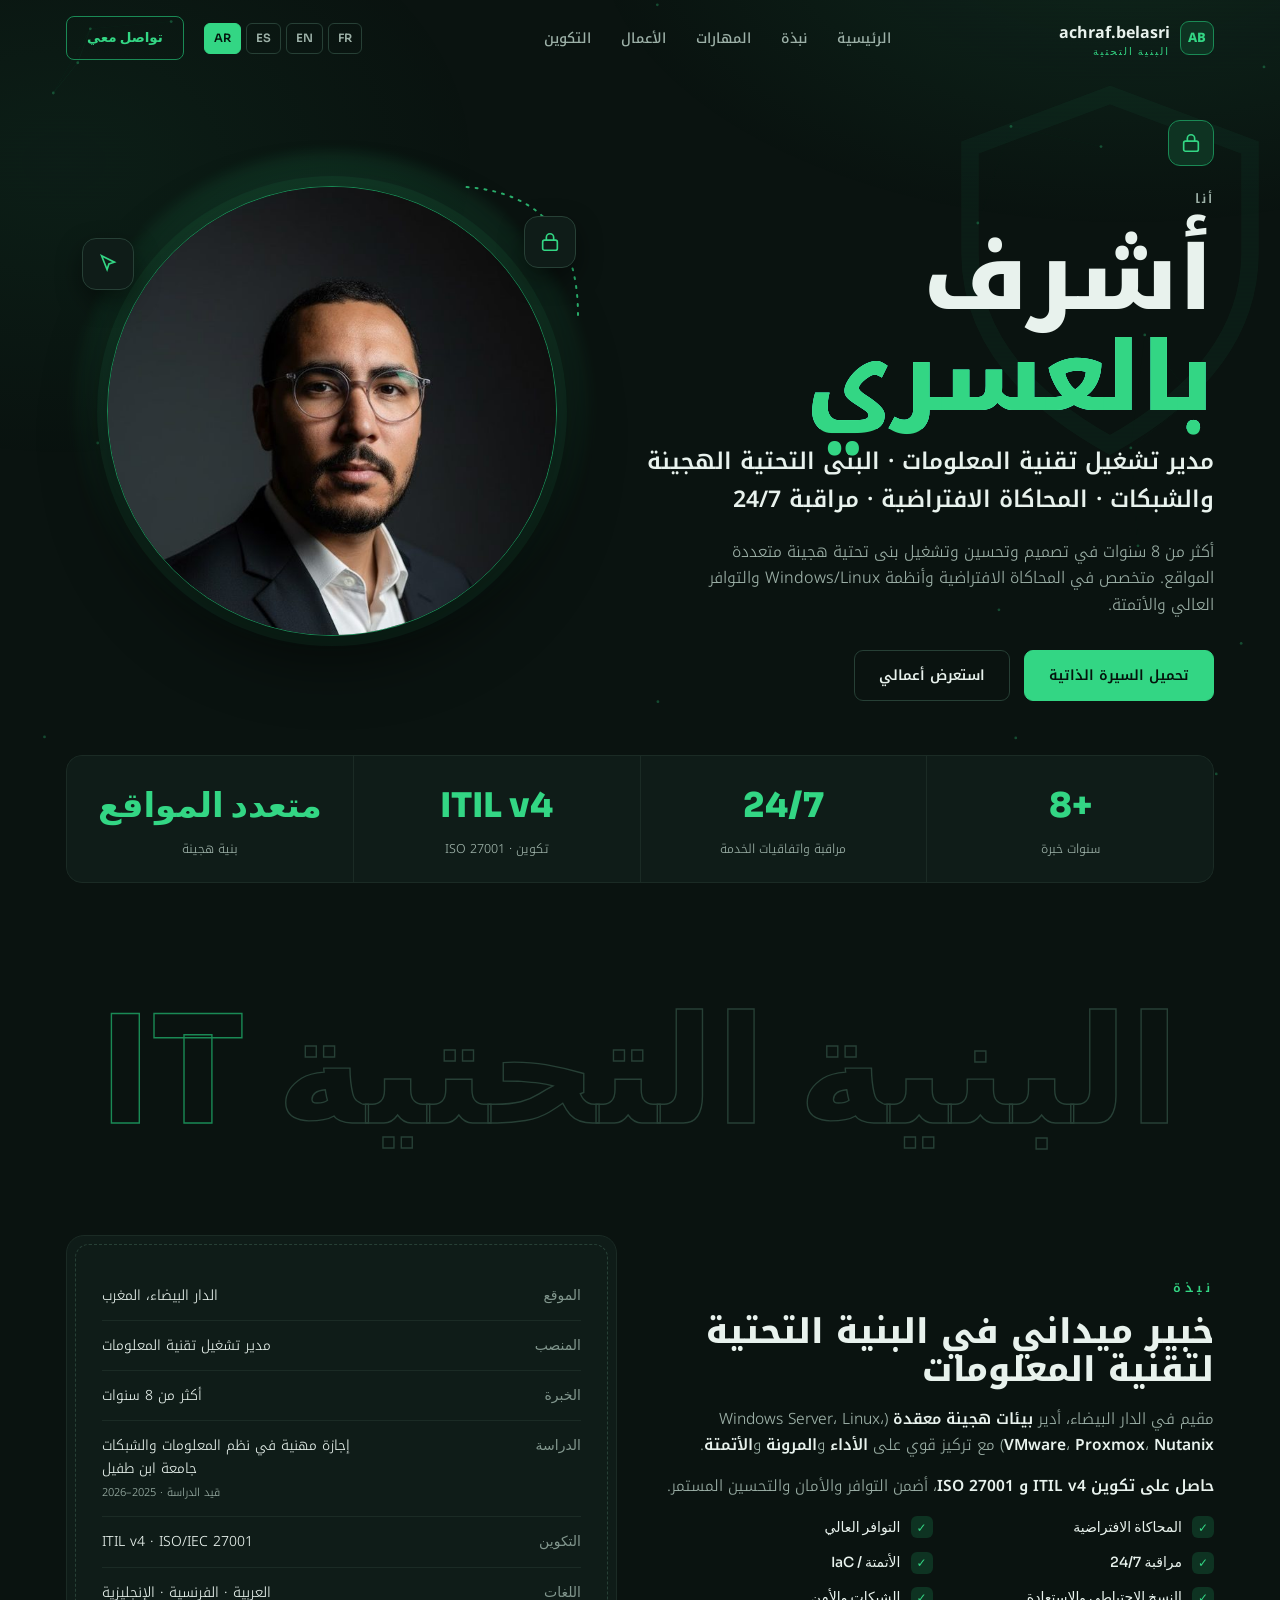
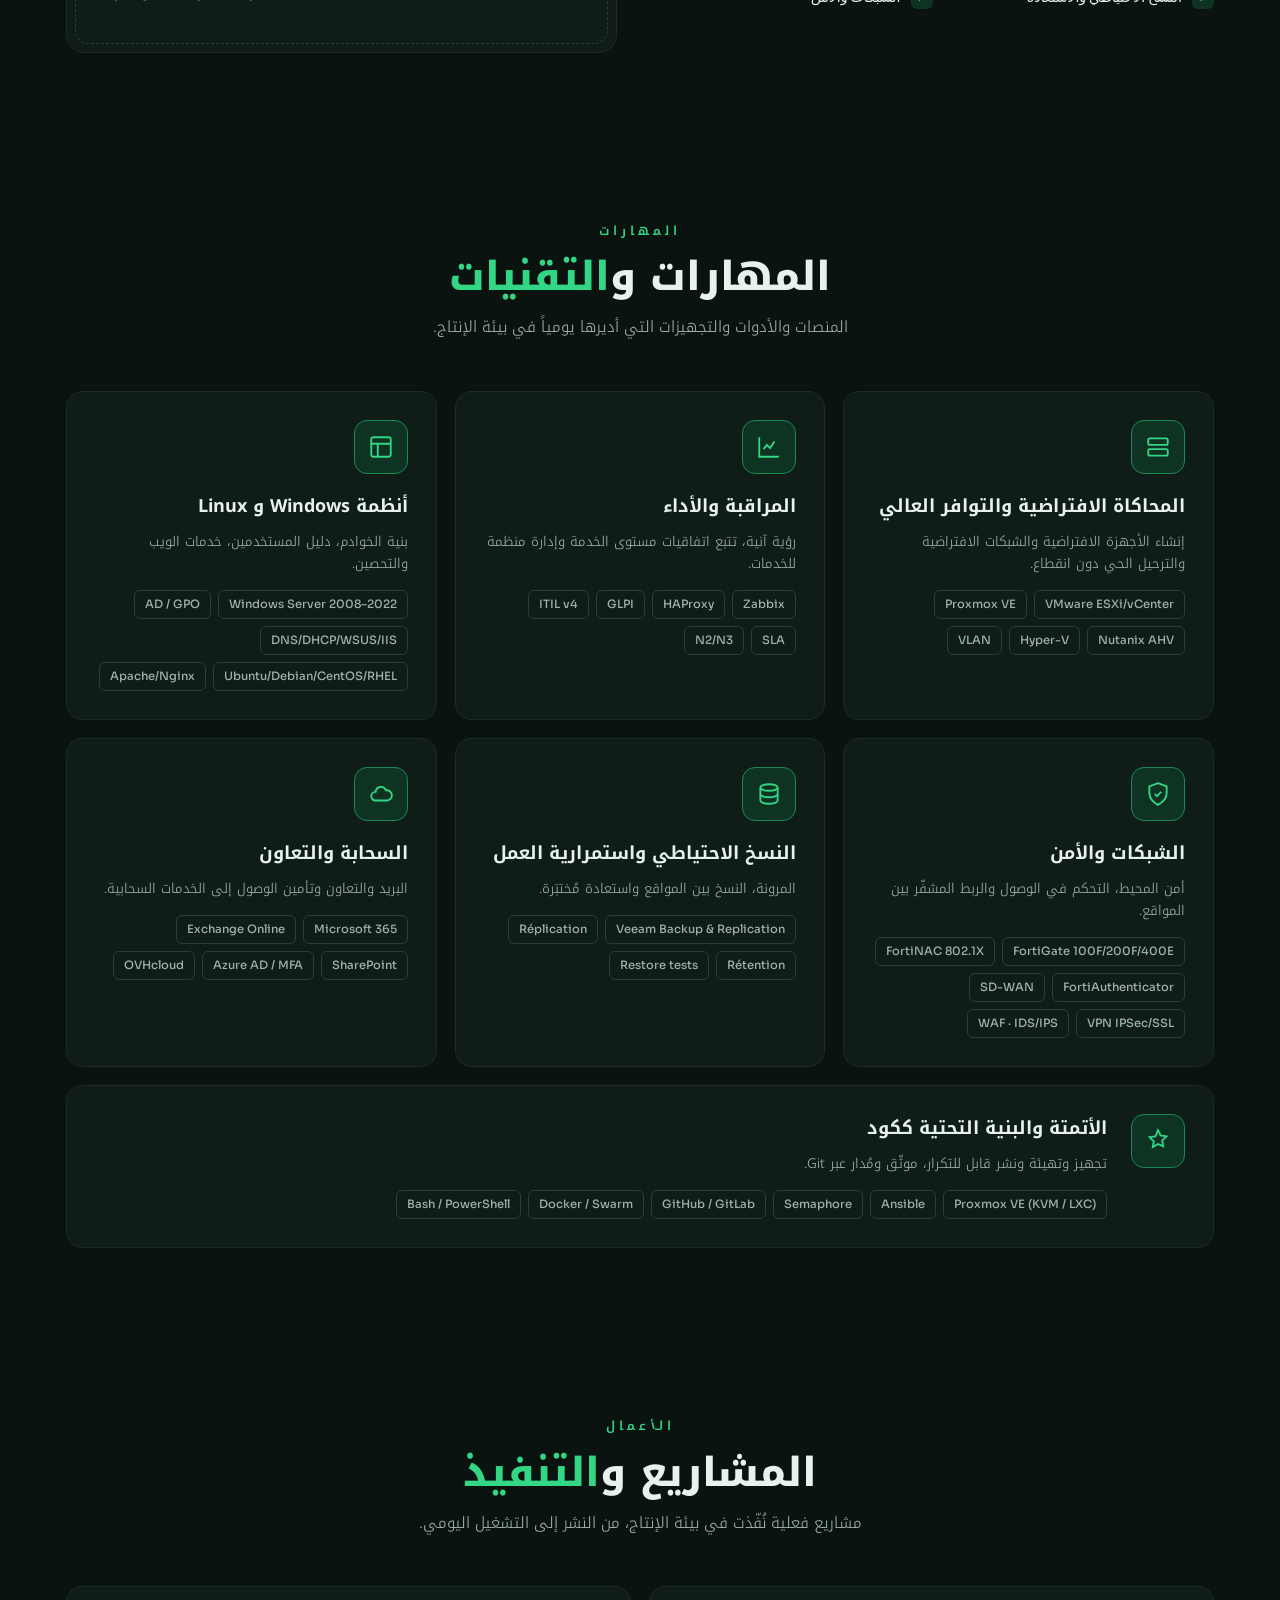
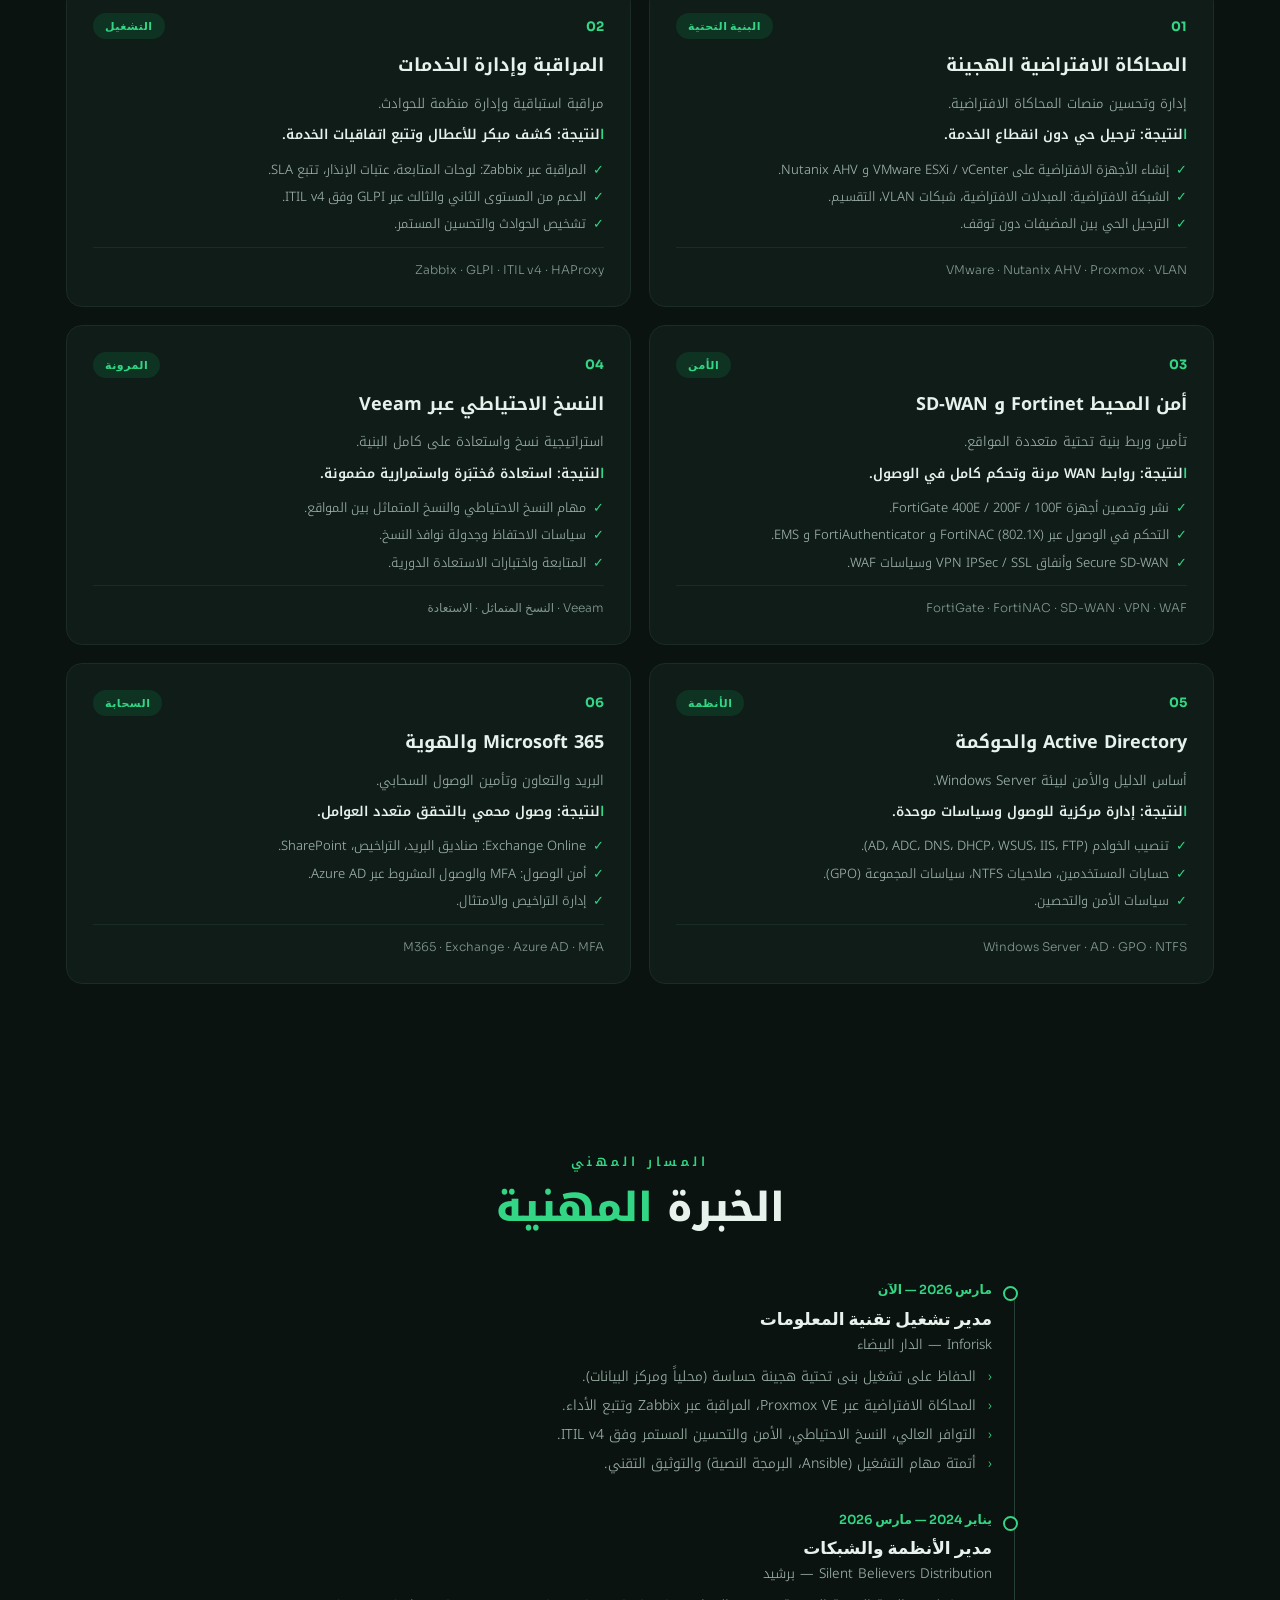
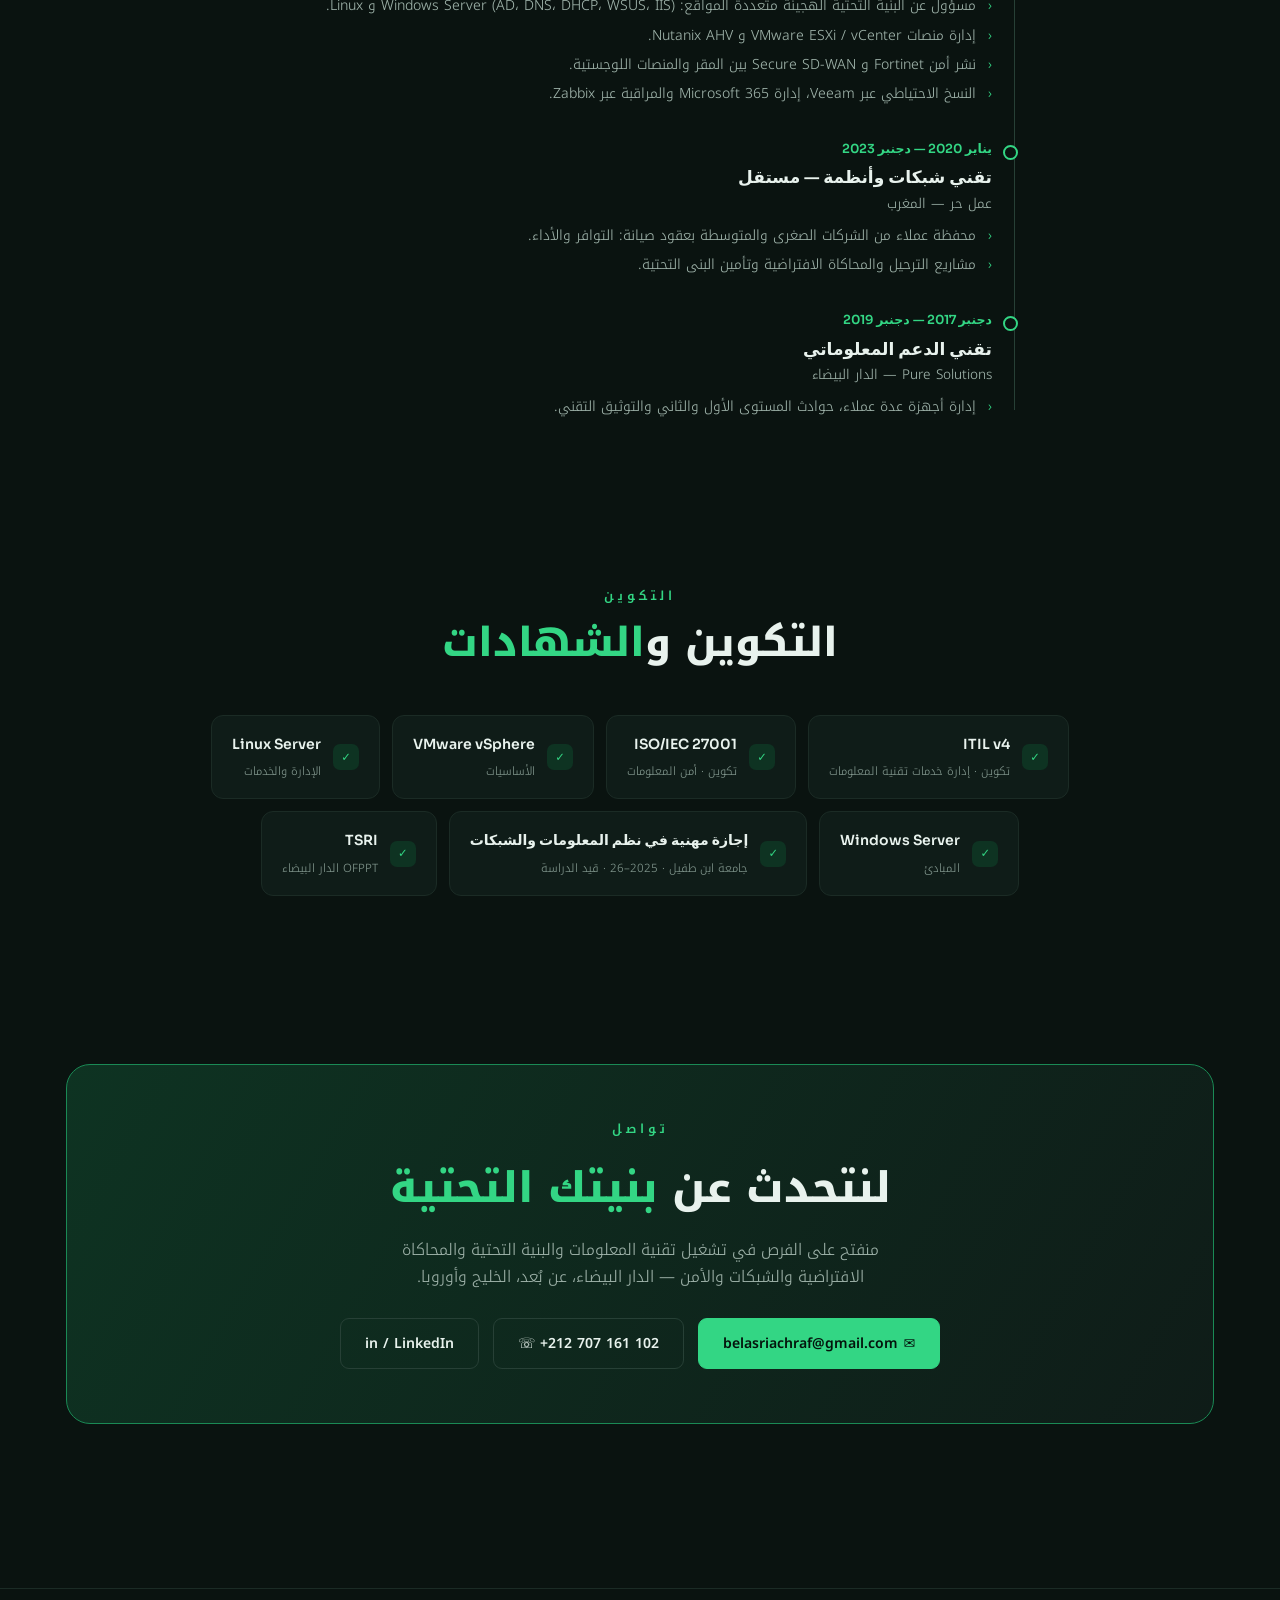
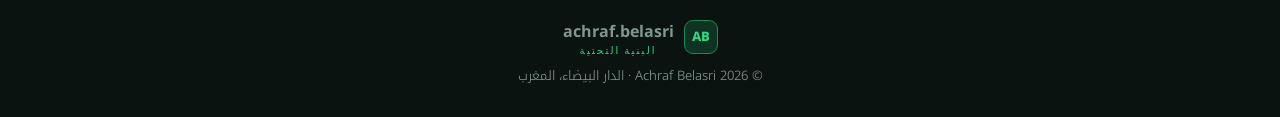
==== commit 3366f2bb: "Restore a lightweight startup animation and optimize layout" ====
--- a/ar.html
+++ b/ar.html
@@ -28,291 +28,8 @@
 <link rel="preconnect" href="https://fonts.gstatic.com" crossorigin />
 <link href="https://fonts.googleapis.com/css2?family=Sora:wght@400;500;600;700;800&family=Manrope:wght@300;400;500;600;700&display=swap" rel="stylesheet" />
 <link href="https://fonts.googleapis.com/css2?family=Noto+Kufi+Arabic:wght@400;500;600;700;800&display=swap" rel="stylesheet" />
-<style>
-  :root{
-    --bg:#0a1310;--bg-2:#0c1714;--panel:#0f1c18;--panel-2:#11211b;--line:#1b2b25;--line-2:#274036;
-    --fg:#e8f2ed;--fg-dim:#9db1a8;--fg-faint:#637a70;
-    --green:#33d684;--green-2:#62f0a6;--green-dim:#1a8a55;--green-deep:#0e3322;
-    --disp:'Sora',system-ui,sans-serif;--sans:'Manrope',system-ui,sans-serif;--maxw:1200px;
-  }
-  *{margin:0;padding:0;box-sizing:border-box}
-  html{scroll-behavior:smooth}
-  body{background:var(--bg);color:var(--fg);font-family:var(--sans);font-weight:300;line-height:1.65;-webkit-font-smoothing:antialiased;overflow-x:hidden}
-  body::before{content:"";position:fixed;inset:0;z-index:0;pointer-events:none;background:radial-gradient(900px 500px at 88% -8%,rgba(51,214,132,.10),transparent 60%),radial-gradient(700px 500px at 5% 18%,rgba(51,214,132,.06),transparent 60%)}
-  .wrap{position:relative;z-index:1;max-width:var(--maxw);margin:0 auto;padding:0 26px}
-  a{color:inherit;text-decoration:none}
-  ::selection{background:var(--green);color:#04140c}
-  h1,h2,h3,.disp{font-family:var(--disp)}
-  .grn{color:var(--green)}
-
-  /* NAV */
-  nav{position:fixed;top:0;left:0;right:0;z-index:60;transition:.3s;border-bottom:1px solid transparent}
-  nav.scrolled{background:rgba(10,19,16,.86);backdrop-filter:blur(12px);border-bottom-color:var(--line)}
-  .nav-in{max-width:var(--maxw);margin:0 auto;padding:16px 26px;display:flex;align-items:center;gap:20px}
-  .logo{display:flex;align-items:center;gap:10px;font-family:var(--disp);font-weight:700;font-size:16px}
-  .logo .mark{width:34px;height:34px;border-radius:9px;border:1px solid var(--green-dim);display:flex;align-items:center;justify-content:center;color:var(--green);background:var(--green-deep);font-weight:800;font-size:13px}
-  .logo small{display:block;font-family:var(--sans);font-weight:500;font-size:10px;letter-spacing:2px;color:var(--green);text-transform:uppercase;line-height:1}
-  .nav-links{margin:0 auto;display:flex;gap:30px;font-size:14px;font-weight:500}
-  .nav-links a{color:var(--fg-dim);transition:.2s}
-  .nav-links a:hover{color:var(--green)}
-  .talk{font-family:var(--disp);font-weight:600;font-size:13.5px;padding:10px 20px;border-radius:8px;border:1px solid var(--green-dim);color:var(--green);transition:.2s}
-  .talk:hover{background:var(--green);color:#04140c;box-shadow:0 8px 26px rgba(51,214,132,.3)}
-  @media(max-width:880px){.nav-links{display:none}}
-
-  /* HERO */
-  header{min-height:100vh;display:flex;align-items:center;padding:120px 0 60px;position:relative}
-  .shield-bg{position:absolute;top:60px;right:-40px;width:420px;height:420px;z-index:0;opacity:.05;color:var(--green)}
-  .hero{display:grid;grid-template-columns:1.05fr .95fr;gap:30px;width:100%;align-items:center;position:relative;z-index:1}
-  @media(max-width:900px){.hero{grid-template-columns:1fr;gap:46px}}
-  .lockbadge{width:46px;height:46px;border-radius:12px;background:var(--green-deep);border:1px solid var(--green-dim);display:flex;align-items:center;justify-content:center;color:var(--green);margin-bottom:22px}
-  .eyebrow{font-family:var(--disp);font-weight:600;letter-spacing:5px;font-size:13px;color:var(--fg-dim);text-transform:uppercase;margin-bottom:18px}
-  h1.name{font-weight:800;font-size:clamp(48px,8.6vw,96px);line-height:.88;letter-spacing:-3px;margin-bottom:14px;text-transform:uppercase}
-  .subrole{font-family:var(--disp);font-weight:600;font-size:clamp(16px,2.3vw,23px);color:var(--fg);letter-spacing:-.3px;margin-bottom:20px}
-  .lede{max-width:520px;font-size:16px;color:var(--fg-dim);margin-bottom:32px}
-  .cta{display:flex;gap:14px;flex-wrap:wrap}
-  .btn{font-family:var(--disp);font-size:14px;font-weight:600;padding:13px 24px;border-radius:9px;border:1px solid var(--line-2);color:var(--fg);transition:.2s;display:inline-flex;align-items:center;gap:9px;cursor:pointer}
-  .btn:hover{border-color:var(--green);color:var(--green);transform:translateY(-2px)}
-  .btn.primary{background:var(--green);color:#04140c;border-color:var(--green)}
-  .btn.primary:hover{background:var(--green-2);color:#04140c;box-shadow:0 10px 30px rgba(51,214,132,.32)}
-
-  /* HERO VISUAL */
-  .visual{position:relative;display:flex;flex-direction:column;justify-content:center;align-items:center;gap:10px;min-height:540px}
-  .radar-card{width:300px;max-width:86vw}
-  .blob{position:absolute;width:520px;height:520px;max-width:96vw;border-radius:50%;background:radial-gradient(circle at 50% 42%,rgba(51,214,132,.34),rgba(51,214,132,.07) 58%,transparent 72%);filter:blur(6px);animation:float 7s ease-in-out infinite}
-  .photo-ring{position:relative;width:450px;height:450px;max-width:86vw;border-radius:50%;overflow:hidden;border:1.5px solid var(--green-dim);box-shadow:0 0 0 10px rgba(51,214,132,.06),0 24px 60px rgba(0,0,0,.5);z-index:2}
-  .photo-ring img{width:100%;height:100%;object-fit:cover;object-position:center top}
-  .dotline{position:absolute;top:6%;left:2%;width:150px;height:150px;z-index:1;color:var(--green);opacity:.8}
-  .ic-badge{position:absolute;width:52px;height:52px;border-radius:14px;background:var(--panel);border:1px solid var(--line-2);display:flex;align-items:center;justify-content:center;color:var(--green);box-shadow:0 10px 26px rgba(0,0,0,.45);z-index:3}
-  .ic-tl{top:14%;left:4%;animation:float 5s ease-in-out infinite}
-  .ic-tr{top:18%;right:3%;animation:float 6s ease-in-out infinite .5s}
-  @keyframes float{0%,100%{transform:translateY(0)}50%{transform:translateY(-12px)}}
-
-  /* STATS STRIP */
-  .stats{display:grid;grid-template-columns:repeat(4,1fr);gap:1px;background:var(--line);border:1px solid var(--line);border-radius:16px;overflow:hidden;margin-top:54px}
-  .stat{background:var(--panel);padding:22px 18px;text-align:center}
-  .stat .v{font-family:var(--disp);font-weight:800;font-size:clamp(24px,4vw,34px);color:var(--green)}
-  .stat .l{font-size:12.5px;color:var(--fg-dim);margin-top:5px}
-  @media(max-width:720px){.stats{grid-template-columns:repeat(2,1fr)}}
-
-  /* OUTLINE BAND */
-  .band{padding:60px 0 10px;text-align:center;overflow:hidden}
-  .outline-text{font-family:var(--disp);font-weight:800;font-size:clamp(40px,12vw,150px);line-height:.92;letter-spacing:-2px;color:transparent;-webkit-text-stroke:1.4px var(--line-2);text-transform:uppercase;white-space:nowrap}
-  .outline-text .on{-webkit-text-stroke:1.4px var(--green-dim)}
-
-  /* SECTIONS */
-  section{padding:84px 0;position:relative}
-  .head{text-align:center;max-width:680px;margin:0 auto 50px}
-  .tagline{font-family:var(--disp);font-weight:600;letter-spacing:4px;font-size:12.5px;color:var(--green);text-transform:uppercase;margin-bottom:14px}
-  .head h2{font-weight:800;font-size:clamp(26px,4.4vw,40px);letter-spacing:-1px;text-transform:uppercase;line-height:1.1}
-  .head p{color:var(--fg-dim);font-size:15.5px;margin-top:16px}
-
-  /* ABOUT */
-  .about{display:grid;grid-template-columns:1fr 1fr;gap:46px;align-items:center}
-  @media(max-width:860px){.about{grid-template-columns:1fr;gap:30px}}
-  .about h2{font-weight:800;font-size:clamp(24px,3.8vw,34px);letter-spacing:-.6px;text-transform:uppercase;margin-bottom:18px;line-height:1.12}
-  .about p{color:var(--fg-dim);font-size:15.5px;margin-bottom:16px}
-  .about p strong{color:var(--fg);font-weight:600}
-  .checks{list-style:none;display:grid;grid-template-columns:1fr 1fr;gap:12px;margin-top:8px}
-  .checks li{display:flex;align-items:center;gap:10px;font-family:var(--disp);font-weight:500;font-size:14px;color:var(--fg)}
-  .checks li .c{width:22px;height:22px;border-radius:6px;background:var(--green-deep);color:var(--green);display:flex;align-items:center;justify-content:center;font-size:12px;flex:none}
-  .about-card{background:var(--panel);border:1px solid var(--line);border-radius:18px;padding:8px}
-  .about-card .inner{border:1px dashed var(--line-2);border-radius:14px;padding:26px}
-  .fact{display:flex;justify-content:space-between;gap:14px;padding:13px 0;border-bottom:1px solid var(--line);font-size:14px}
-  .fact:last-child{border-bottom:0}
-  .fact .k{color:var(--fg-faint);font-family:var(--disp);font-weight:500}
-  .fact .v{color:var(--fg);text-align:right}
-
-  /* SERVICES */
-  .grid3{display:grid;grid-template-columns:repeat(3,1fr);gap:18px}
-  @media(max-width:920px){.grid3{grid-template-columns:repeat(2,1fr)}}
-  @media(max-width:600px){.grid3{grid-template-columns:1fr}}
-  .scard{background:var(--panel);border:1px solid var(--line);border-radius:16px;padding:28px;transition:.25s}
-  .scard:hover{border-color:var(--green-dim);transform:translateY(-5px);background:var(--panel-2)}
-  .sico{width:54px;height:54px;border-radius:13px;background:var(--green-deep);border:1px solid var(--green-dim);display:flex;align-items:center;justify-content:center;color:var(--green);margin-bottom:18px}
-  .scard h3{font-weight:700;font-size:18px;margin-bottom:9px}
-  .scard p{font-size:13.5px;color:var(--fg-dim);margin-bottom:15px}
-  .scard.wide{grid-column:1/-1;display:flex;gap:24px;align-items:flex-start}
-  .scard.wide .sico{margin-bottom:0;flex:none}
-  @media(max-width:600px){.scard.wide{flex-direction:column;gap:14px}}
-  .tags{display:flex;flex-wrap:wrap;gap:7px}
-  .tag{font-size:11.5px;font-family:var(--disp);font-weight:500;color:var(--fg-dim);border:1px solid var(--line-2);border-radius:6px;padding:4px 10px;transition:.18s}
-  .tag:hover{color:var(--green);border-color:var(--green)}
-
-  /* PORTFOLIO */
-  .grid2{display:grid;grid-template-columns:repeat(2,1fr);gap:18px}
-  @media(max-width:820px){.grid2{grid-template-columns:1fr}}
-  .pcard{background:var(--panel);border:1px solid var(--line);border-radius:16px;padding:26px;display:flex;flex-direction:column;gap:12px;transition:.25s;position:relative;overflow:hidden}
-  .pcard::after{content:"";position:absolute;top:0;left:0;width:100%;height:3px;background:linear-gradient(90deg,var(--green),transparent);transform:scaleX(0);transform-origin:left;transition:transform .3s}
-  .pcard:hover{border-color:var(--green-dim);transform:translateY(-5px)}
-  .pcard:hover::after{transform:scaleX(1)}
-  .pc-top{display:flex;justify-content:space-between;align-items:center}
-  .pc-no{font-family:var(--disp);font-weight:700;font-size:13px;color:var(--green)}
-  .pc-badge{font-family:var(--disp);font-size:11px;font-weight:600;color:var(--green);background:var(--green-deep);border-radius:20px;padding:4px 12px;text-transform:uppercase;letter-spacing:.5px}
-  .pcard h3{font-weight:700;font-size:18px}
-  .pcard .ctx{font-size:13.5px;color:var(--fg-dim)}
-  .pcard ul{list-style:none;display:flex;flex-direction:column;gap:6px}
-  .pcard li{font-size:13px;color:var(--fg-dim);padding-left:18px;position:relative}
-  .pcard li::before{content:"\2713";position:absolute;left:0;color:var(--green)}
-  .pcard .st{font-family:var(--disp);font-size:12px;color:var(--fg-faint);margin-top:auto;padding-top:12px;border-top:1px solid var(--line)}
-
-  /* TIMELINE */
-  .tl{max-width:760px;margin:0 auto;position:relative;padding-left:28px}
-  .tl::before{content:"";position:absolute;left:5px;top:8px;bottom:8px;width:1px;background:var(--line-2)}
-  .tlitem{position:relative;padding-bottom:34px}
-  .tlitem:last-child{padding-bottom:0}
-  .tlitem::before{content:"";position:absolute;left:-26px;top:6px;width:11px;height:11px;border-radius:50%;background:var(--bg);border:2px solid var(--green)}
-  .tldate{font-family:var(--disp);font-weight:600;font-size:12.5px;color:var(--green);margin-bottom:5px}
-  .tlrole{font-family:var(--disp);font-weight:600;font-size:17px}
-  .tlorg{font-size:13.5px;color:var(--fg-dim);margin-bottom:9px}
-  .tlitem ul{list-style:none;display:flex;flex-direction:column;gap:6px}
-  .tlitem li{font-size:14px;color:var(--fg-dim);padding-left:16px;position:relative}
-  .tlitem li::before{content:"\203A";position:absolute;left:0;color:var(--green)}
-
-  /* CERTS */
-  .mods{display:flex;flex-wrap:wrap;gap:12px;justify-content:center;max-width:920px;margin:0 auto}
-  .mod{background:var(--panel);border:1px solid var(--line);border-radius:12px;padding:15px 20px;display:flex;align-items:center;gap:12px;transition:.2s}
-  .mod:hover{border-color:var(--green-dim);transform:translateY(-3px)}
-  .mod .chk{width:26px;height:26px;border-radius:7px;background:var(--green-deep);color:var(--green);display:flex;align-items:center;justify-content:center;flex:none}
-  .mod b{font-family:var(--disp);font-weight:600;font-size:14px}
-  .mod span{font-size:11.5px;color:var(--fg-faint)}
-
-  /* CONTACT */
-  .cta-band{background:linear-gradient(120deg,var(--green-deep),var(--panel));border:1px solid var(--green-dim);border-radius:24px;padding:54px 40px;text-align:center;position:relative;overflow:hidden}
-  .cta-band h2{font-weight:800;font-size:clamp(26px,4.4vw,42px);letter-spacing:-1px;text-transform:uppercase;margin-bottom:14px}
-  .cta-band p{color:var(--fg-dim);max-width:520px;margin:0 auto 28px;font-size:16px}
-  .cta-band .cta{justify-content:center}
-
-  footer{border-top:1px solid var(--line);margin-top:80px;padding:30px 0;text-align:center;font-size:13px;color:var(--fg-faint)}
-  footer .logo{justify-content:center;margin-bottom:10px}
-
-  .reveal{opacity:0;transform:translateY(26px);transition:opacity .7s cubic-bezier(.2,.7,.2,1),transform .7s cubic-bezier(.2,.7,.2,1)}
-  .reveal.in{opacity:1;transform:none}
-  .stagger>*{opacity:0;transform:translateY(20px);transition:opacity .6s,transform .6s}
-  .stagger.in>*{opacity:1;transform:none}
-  .stagger.in>*:nth-child(1){transition-delay:.05s}.stagger.in>*:nth-child(2){transition-delay:.11s}
-  .stagger.in>*:nth-child(3){transition-delay:.17s}.stagger.in>*:nth-child(4){transition-delay:.23s}
-  .stagger.in>*:nth-child(5){transition-delay:.29s}.stagger.in>*:nth-child(6){transition-delay:.35s}
-  @media(prefers-reduced-motion:reduce){.reveal,.stagger>*{opacity:1;transform:none;transition:none}.blob,.ic-tl,.ic-tr{animation:none}}
-
-  /* ===== TERMINAL / SOC LAYER (inspiré du thème hacker) ===== */
-  .mono{font-family:ui-monospace,'SF Mono',Menlo,monospace}
-
-  /* MESH BACKGROUND (réseau animé) */
-  #mesh{position:fixed;inset:0;z-index:0;pointer-events:none;opacity:.55}
-
-  /* scanlines discrètes globales */
-  body::after{content:"";position:fixed;inset:0;z-index:0;pointer-events:none;background:repeating-linear-gradient(0deg,transparent 0,transparent 2px,rgba(0,0,0,.16) 3px,transparent 4px);opacity:.4;mix-blend-mode:multiply}
-
-  /* BOOT SEQUENCE */
-  #boot{position:fixed;inset:0;z-index:200;background:#04100a;display:flex;align-items:center;justify-content:center;transition:opacity .5s}
-  #boot.hidden{opacity:0;pointer-events:none}
-  .boot-box{font-family:ui-monospace,monospace;font-size:13.5px;line-height:1.95;width:min(660px,90vw);color:var(--fg-dim)}
-  .boot-box .ok{color:var(--green)}
-  .boot-box .grant{color:var(--green-2);font-weight:700;text-shadow:0 0 12px rgba(51,214,132,.6)}
-  .boot-box .blink{display:inline-block;width:8px;height:15px;background:var(--green);vertical-align:-2px;animation:bk 1s steps(1) infinite}
-  @keyframes bk{50%{opacity:0}}
-  .boot-skip{position:fixed;bottom:24px;right:24px;font-family:ui-monospace,monospace;font-size:11px;color:var(--fg-faint);border:1px solid var(--line-2);border-radius:6px;padding:6px 12px;cursor:pointer}
-
-  /* STATUS PILL dans la nav */
-  .sysok{display:inline-flex;align-items:center;gap:8px;font-family:ui-monospace,monospace;font-size:11.5px;color:var(--green);border:1px solid var(--green-dim);border-radius:100px;padding:4px 12px}
-  .dot{width:7px;height:7px;border-radius:50%;background:var(--green);box-shadow:0 0 8px var(--green);animation:pulse 2s infinite}
-  @keyframes pulse{0%{box-shadow:0 0 0 0 rgba(51,214,132,.5)}70%{box-shadow:0 0 0 7px rgba(51,214,132,0)}100%{box-shadow:0 0 0 0 rgba(51,214,132,0)}}
-  .sys-clock{margin-left:14px;font-family:ui-monospace,monospace;font-size:12px;color:var(--fg-dim)}
-  .sys-clock b{color:var(--fg)}
-  @media(max-width:880px){.sys-clock{display:none}}
-
-  /* GLITCH sur le nom */
-  .glitch{position:relative;display:inline-block}
-  .glitch::before,.glitch::after{content:attr(data-text);position:absolute;left:0;top:0;width:100%;height:100%;overflow:hidden;color:var(--green)}
-  .glitch::before{color:var(--green-2);z-index:-1;animation:glA 3s infinite linear alternate-reverse}
-  .glitch::after{color:#1fe3ff;z-index:-2;animation:glB 2.4s infinite linear alternate-reverse}
-  @keyframes glA{0%{clip-path:inset(0 0 85% 0);transform:translate(-2px,-1px)}20%{clip-path:inset(40% 0 40% 0);transform:translate(2px,1px)}40%{clip-path:inset(80% 0 5% 0);transform:translate(-1px,1px)}60%{clip-path:inset(10% 0 70% 0);transform:translate(2px,-1px)}80%{clip-path:inset(55% 0 25% 0);transform:translate(-2px,1px)}100%{clip-path:inset(20% 0 60% 0);transform:translate(1px,0)}}
-  @keyframes glB{0%{clip-path:inset(60% 0 20% 0);transform:translate(2px,1px)}25%{clip-path:inset(20% 0 60% 0);transform:translate(-2px,-1px)}50%{clip-path:inset(75% 0 5% 0);transform:translate(1px,1px)}75%{clip-path:inset(30% 0 45% 0);transform:translate(-1px,-1px)}100%{clip-path:inset(50% 0 35% 0);transform:translate(2px,0)}}
-
-  /* FRAPPE du rôle */
-  .typedrole{font-family:ui-monospace,monospace;font-size:clamp(13px,1.9vw,16px);color:var(--green);margin-bottom:18px;min-height:1.4em;letter-spacing:.3px}
-  .typedrole .cur{display:inline-block;width:8px;height:1.05em;background:var(--green);margin-left:2px;transform:translateY(2px);animation:bk 1.1s steps(1) infinite}
-
-  /* PHOTO SCAN overlay sur l'anneau */
-  .photo-ring .scan-tint{position:absolute;inset:0;z-index:2;pointer-events:none;background:linear-gradient(155deg,rgba(51,214,132,.18),transparent 48%);mix-blend-mode:screen;border-radius:50%}
-  .photo-ring .scan-lines{position:absolute;inset:0;z-index:2;pointer-events:none;background:repeating-linear-gradient(0deg,transparent 0,transparent 2px,rgba(51,214,132,.06) 3px,transparent 4px);border-radius:50%}
-  .photo-ring .scan-bar{position:absolute;left:0;right:0;height:70px;z-index:3;pointer-events:none;background:linear-gradient(180deg,transparent,rgba(51,214,132,.28),transparent);animation:scanmove 3.4s ease-in-out infinite}
-  @keyframes scanmove{0%{top:-70px}100%{top:100%}}
-  .photo-cap{position:absolute;left:0;right:0;bottom:0;display:flex;align-items:center;gap:8px;justify-content:center;padding:14px 14px 24px;font-family:ui-monospace,monospace;font-size:10.5px;letter-spacing:.5px;color:var(--green);background:linear-gradient(0deg,rgba(4,16,10,.92),transparent);z-index:4}
-
-  /* THREAT RADAR */
-  .radar-card{background:var(--panel);border:1px solid var(--line);border-radius:16px;overflow:hidden;margin-top:18px}
-  .radar-head{display:flex;align-items:center;gap:9px;padding:11px 16px;border-bottom:1px solid var(--line);font-family:ui-monospace,monospace;font-size:11.5px;color:var(--fg-dim)}
-  .radar-head .lights{display:flex;gap:6px}
-  .radar-head .lights i{width:9px;height:9px;border-radius:50%;display:block}
-  .l-r{background:#ff5f57}.l-y{background:#febc2e}.l-g{background:#28c840}
-  .radar-head .rt{margin-left:6px;color:var(--fg)}
-  .radar-body{padding:18px;display:flex;justify-content:center}
-  .radar{position:relative;width:150px;height:150px;border-radius:50%;background:radial-gradient(circle,rgba(51,214,132,.07),transparent 70%);border:1px solid var(--line-2)}
-  .radar::before{content:"";position:absolute;inset:26px;border:1px solid var(--line-2);border-radius:50%}
-  .radar::after{content:"";position:absolute;inset:58px;border:1px solid var(--line-2);border-radius:50%}
-  .radar .cr,.radar .cr2{position:absolute;background:var(--line-2)}
-  .radar .cr{left:50%;top:0;width:1px;height:100%;transform:translateX(-.5px)}
-  .radar .cr2{top:50%;left:0;height:1px;width:100%;transform:translateY(-.5px)}
-  .radar .sweep{position:absolute;inset:0;border-radius:50%;background:conic-gradient(from 0deg,rgba(51,214,132,.5),rgba(51,214,132,0) 60deg,transparent 360deg);animation:spin 3s linear infinite}
-  @keyframes spin{to{transform:rotate(360deg)}}
-  .radar .blip{position:absolute;width:6px;height:6px;border-radius:50%;background:var(--green);box-shadow:0 0 8px var(--green);animation:bp 3s infinite}
-  .radar .b1{top:36px;left:98px;animation-delay:.4s}
-  .radar .b2{top:100px;left:50px;animation-delay:1.6s}
-  .radar .b3{top:64px;left:32px;background:var(--green-2);box-shadow:0 0 8px var(--green-2);animation-delay:2.4s}
-  @keyframes bp{0%,100%{opacity:.25}50%{opacity:1}}
-  .radar-gauges{display:grid;grid-template-columns:repeat(3,1fr);gap:1px;background:var(--line);border-top:1px solid var(--line)}
-  .rg{background:var(--panel);padding:12px 8px;text-align:center}
-  .rg .gv{font-family:ui-monospace,monospace;font-weight:700;font-size:18px;color:var(--green)}
-  .rg .gl{font-size:10px;color:var(--fg-faint);margin-top:3px;font-family:ui-monospace,monospace}
-
-  @media(prefers-reduced-motion:reduce){.glitch::before,.glitch::after,.dot,.radar .sweep,.radar .blip,.scan-bar,.typedrole .cur{animation:none}#mesh{display:none}}
-
-  /* language switcher */
-  .langs{display:flex;gap:5px;margin-inline-start:14px}
-  .langs a{font-family:var(--disp);font-size:11.5px;font-weight:600;padding:5px 9px;border-radius:6px;border:1px solid var(--line-2);color:var(--fg-dim);transition:.18s}
-  .langs a:hover{color:var(--green);border-color:var(--green)}
-  .langs a.on{background:var(--green);color:#04140c;border-color:var(--green)}
-  @media(max-width:560px){.langs a{padding:4px 7px;font-size:11px}}
-
-#mesh{position:fixed;inset:0;z-index:0;pointer-events:none;opacity:.55}
-  #boot{position:fixed;inset:0;z-index:200;background:#04100a;display:flex;align-items:center;justify-content:center;transition:opacity .5s}
-  #boot.hidden{opacity:0;pointer-events:none}
-  .boot-box{font-family:ui-monospace,monospace;font-size:13.5px;line-height:1.95;width:min(660px,90vw);color:var(--fg-dim)}
-  .boot-box .ok{color:var(--green)}
-  .boot-box .grant{color:var(--green-2);font-weight:700;text-shadow:0 0 12px rgba(51,214,132,.6)}
-  .boot-box .blink{display:inline-block;width:8px;height:15px;background:var(--green);vertical-align:-2px;animation:bk 1s steps(1) infinite}
-  @keyframes bk{50%{opacity:0}}
-  .boot-skip{position:fixed;bottom:24px;right:24px;font-family:ui-monospace,monospace;font-size:11px;color:var(--fg-faint);border:1px solid var(--line-2);border-radius:6px;padding:6px 12px;cursor:pointer}
-  .glitch{position:relative;display:inline-block}
-  .glitch::before,.glitch::after{content:attr(data-text);position:absolute;left:0;top:0;width:100%;height:100%;overflow:hidden;color:var(--green)}
-  .glitch::before{color:var(--green-2);z-index:-1;animation:glA 3s infinite linear alternate-reverse}
-  .glitch::after{color:#1fe3ff;z-index:-2;animation:glB 2.4s infinite linear alternate-reverse}
-  @keyframes glA{0%{clip-path:inset(0 0 85% 0);transform:translate(-2px,-1px)}20%{clip-path:inset(40% 0 40% 0);transform:translate(2px,1px)}40%{clip-path:inset(80% 0 5% 0);transform:translate(-1px,1px)}60%{clip-path:inset(10% 0 70% 0);transform:translate(2px,-1px)}80%{clip-path:inset(55% 0 25% 0);transform:translate(-2px,1px)}100%{clip-path:inset(20% 0 60% 0);transform:translate(1px,0)}}
-  @keyframes glB{0%{clip-path:inset(60% 0 20% 0);transform:translate(2px,1px)}25%{clip-path:inset(20% 0 60% 0);transform:translate(-2px,-1px)}50%{clip-path:inset(75% 0 5% 0);transform:translate(1px,1px)}75%{clip-path:inset(30% 0 45% 0);transform:translate(-1px,-1px)}100%{clip-path:inset(50% 0 35% 0);transform:translate(2px,0)}}
-
-  /* ---- RTL adjustments ---- */
-  [dir="rtl"] body{font-family:'Noto Kufi Arabic','Manrope',system-ui,sans-serif}
-  [dir="rtl"] h1,[dir="rtl"] h2,[dir="rtl"] h3,[dir="rtl"] .disp,[dir="rtl"] .logo,
-  [dir="rtl"] .btn,[dir="rtl"] .tagline,[dir="rtl"] .eyebrow,[dir="rtl"] .subrole{font-family:'Noto Kufi Arabic','Sora',system-ui,sans-serif}
-  [dir="rtl"] h1.name,[dir="rtl"] h2,[dir="rtl"] .subrole,[dir="rtl"] .outline-text{letter-spacing:0}
-  [dir="rtl"] .eyebrow{letter-spacing:2px}
-  [dir="rtl"] h1.name{line-height:1.05}
-  [dir="rtl"] .tl{padding-left:0;padding-right:28px}
-  [dir="rtl"] .tl::before{left:auto;right:5px}
-  [dir="rtl"] .tlitem::before{left:auto;right:-26px}
-  [dir="rtl"] .tlitem li{padding-left:0;padding-right:16px}
-  [dir="rtl"] .tlitem li::before{left:auto;right:0;content:"\2039"}
-  [dir="rtl"] .pcard li{padding-left:0;padding-right:18px}
-  [dir="rtl"] .pcard li::before{left:auto;right:0}
-  [dir="rtl"] .fact .v{text-align:left}
-  [dir="rtl"] .dotline{left:auto;right:2%;transform:scaleX(-1)}
-  [dir="rtl"] .ic-tl{left:auto;right:4%}
-  [dir="rtl"] .ic-tr{right:auto;left:3%}
-  [dir="rtl"] .scard::after,[dir="rtl"] .pcard::after{transform-origin:right}
-  [dir="rtl"] .boot-skip{right:auto;left:24px}
-  .boot-box{direction:ltr;text-align:left}
-</style>
+<link rel="stylesheet" href="assets/base.css" />
+<script>document.documentElement.classList.add('js');try{if(sessionStorage.getItem('portfolioIntroSeen'))document.documentElement.classList.add('intro-seen')}catch(e){}</script>
 <link rel="stylesheet" href="assets/improvements.css" />
 <script src="assets/improvements.js" defer></script>
 <noscript><style>.reveal,.stagger>*{opacity:1!important;transform:none!important}</style></noscript>
@@ -320,6 +37,7 @@
 <body>
 
 <canvas id="mesh"></canvas>
+<div class="intro" id="intro" role="status" aria-label="تهيئة الملف المهني"><div class="intro-panel"><div class="intro-brand"><span>AB</span><strong>ACHRAF.BELASRI</strong></div><div class="intro-log"><div class="intro-line" style="--intro-index:0"><span aria-hidden="true">[ OK ]</span>البنية التحتية متصلة</div><div class="intro-line" style="--intro-index:1"><span aria-hidden="true">[ OK ]</span>الأنظمة تعمل</div><div class="intro-line" style="--intro-index:2"><span aria-hidden="true">[ OK ]</span>تم تحميل الملف</div></div><div class="intro-progress" aria-hidden="true"><i></i></div></div><button class="intro-skip" type="button">تجاوز <kbd>Esc</kbd></button></div>
 
 <nav id="nav" aria-label="فتح القائمة">
   <div class="nav-in">
@@ -357,7 +75,7 @@
         <div class="blob"></div>
         <div class="ic-badge ic-tl"><svg width="22" height="22" viewBox="0 0 24 24" fill="none" stroke="currentColor" stroke-width="1.8"><rect x="4" y="10" width="16" height="11" rx="2"/><path d="M8 10V7a4 4 0 0 1 8 0v3"/></svg></div>
         <div class="ic-badge ic-tr"><svg width="22" height="22" viewBox="0 0 24 24" fill="none" stroke="currentColor" stroke-width="1.8"><path d="M5 3l14 7-6 2-2 6-6-15z"/></svg></div>
-        <div class="photo-ring"><img src="[data-uri]" alt="Achraf Belasri" /></div>
+        <div class="photo-ring"><img src="assets/portrait.jpg" alt="Achraf Belasri" /></div>
       </div>
     </div>
 
@@ -459,16 +177,24 @@
     var x=c.getContext('2d'),W,H,pts=[];
     function size(){ W=c.width=innerWidth; H=c.height=Math.min(innerHeight,900); }
     size(); addEventListener('resize',size);
-    var N=Math.min(46,Math.floor(innerWidth/34));
+    var N=Math.min(38,Math.floor(innerWidth/42));
     for(var i=0;i<N;i++) pts.push({x:Math.random()*W,y:Math.random()*H,vx:(Math.random()-.5)*.3,vy:(Math.random()-.5)*.3});
+    var meshFrame=0;
     function loop(){
+      if(document.hidden){ meshFrame=0; return; }
       x.clearRect(0,0,W,H);
       for(var i=0;i<pts.length;i++){var p=pts[i];p.x+=p.vx;p.y+=p.vy;if(p.x<0||p.x>W)p.vx*=-1;if(p.y<0||p.y>H)p.vy*=-1;}
       for(var i=0;i<pts.length;i++){for(var j=i+1;j<pts.length;j++){var a=pts[i],b=pts[j],dx=a.x-b.x,dy=a.y-b.y,d=Math.sqrt(dx*dx+dy*dy);if(d<130){x.strokeStyle='rgba(51,214,132,'+(0.12*(1-d/130))+')';x.lineWidth=1;x.beginPath();x.moveTo(a.x,a.y);x.lineTo(b.x,b.y);x.stroke();}}}
       for(var i=0;i<pts.length;i++){x.fillStyle='rgba(51,214,132,.55)';x.beginPath();x.arc(pts[i].x,pts[i].y,1.4,0,6.28);x.fill();}
-      requestAnimationFrame(loop);
+      meshFrame=requestAnimationFrame(loop);
     }
-    loop();
+    function startMesh(){ if(!meshFrame&&!reduce) meshFrame=requestAnimationFrame(loop); }
+    addEventListener('portfolio:start-mesh',startMesh,{once:true});
+    if(document.documentElement.classList.contains('intro-seen')){
+      if('requestIdleCallback' in window) requestIdleCallback(startMesh,{timeout:1500});
+      else setTimeout(startMesh,350);
+    }
+    addEventListener('visibilitychange',function(){ if(!document.hidden&&document.documentElement.classList.contains('intro-seen')) startMesh(); });
   })();
   var io=new IntersectionObserver(function(en){ en.forEach(function(e){ if(e.isIntersecting){ e.target.classList.add('in'); io.unobserve(e.target); } }); },{threshold:.12});
   function kickReveals(){ document.querySelectorAll('.reveal,.stagger').forEach(function(el){ io.observe(el); }); }
--- a/assets/base.css
+++ b/assets/base.css
@@ -0,0 +1,283 @@
+:root{
+    --bg:#0a1310;--bg-2:#0c1714;--panel:#0f1c18;--panel-2:#11211b;--line:#1b2b25;--line-2:#274036;
+    --fg:#e8f2ed;--fg-dim:#9db1a8;--fg-faint:#637a70;
+    --green:#33d684;--green-2:#62f0a6;--green-dim:#1a8a55;--green-deep:#0e3322;
+    --disp:'Sora',system-ui,sans-serif;--sans:'Manrope',system-ui,sans-serif;--maxw:1200px;
+  }
+  *{margin:0;padding:0;box-sizing:border-box}
+  html{scroll-behavior:smooth}
+  body{background:var(--bg);color:var(--fg);font-family:var(--sans);font-weight:300;line-height:1.65;-webkit-font-smoothing:antialiased;overflow-x:hidden}
+  body::before{content:"";position:fixed;inset:0;z-index:0;pointer-events:none;background:radial-gradient(900px 500px at 88% -8%,rgba(51,214,132,.10),transparent 60%),radial-gradient(700px 500px at 5% 18%,rgba(51,214,132,.06),transparent 60%)}
+  .wrap{position:relative;z-index:1;max-width:var(--maxw);margin:0 auto;padding:0 26px}
+  a{color:inherit;text-decoration:none}
+  ::selection{background:var(--green);color:#04140c}
+  h1,h2,h3,.disp{font-family:var(--disp)}
+  .grn{color:var(--green)}
+
+  /* NAV */
+  nav{position:fixed;top:0;left:0;right:0;z-index:60;transition:.3s;border-bottom:1px solid transparent}
+  nav.scrolled{background:rgba(10,19,16,.86);backdrop-filter:blur(12px);border-bottom-color:var(--line)}
+  .nav-in{max-width:var(--maxw);margin:0 auto;padding:16px 26px;display:flex;align-items:center;gap:20px}
+  .logo{display:flex;align-items:center;gap:10px;font-family:var(--disp);font-weight:700;font-size:16px}
+  .logo .mark{width:34px;height:34px;border-radius:9px;border:1px solid var(--green-dim);display:flex;align-items:center;justify-content:center;color:var(--green);background:var(--green-deep);font-weight:800;font-size:13px}
+  .logo small{display:block;font-family:var(--sans);font-weight:500;font-size:10px;letter-spacing:2px;color:var(--green);text-transform:uppercase;line-height:1}
+  .nav-links{margin:0 auto;display:flex;gap:30px;font-size:14px;font-weight:500}
+  .nav-links a{color:var(--fg-dim);transition:.2s}
+  .nav-links a:hover{color:var(--green)}
+  .talk{font-family:var(--disp);font-weight:600;font-size:13.5px;padding:10px 20px;border-radius:8px;border:1px solid var(--green-dim);color:var(--green);transition:.2s}
+  .talk:hover{background:var(--green);color:#04140c;box-shadow:0 8px 26px rgba(51,214,132,.3)}
+  @media(max-width:880px){.nav-links{display:none}}
+
+  /* HERO */
+  header{min-height:100vh;display:flex;align-items:center;padding:120px 0 60px;position:relative}
+  .shield-bg{position:absolute;top:60px;right:-40px;width:420px;height:420px;z-index:0;opacity:.05;color:var(--green)}
+  .hero{display:grid;grid-template-columns:1.05fr .95fr;gap:30px;width:100%;align-items:center;position:relative;z-index:1}
+  @media(max-width:900px){.hero{grid-template-columns:1fr;gap:46px}}
+  .lockbadge{width:46px;height:46px;border-radius:12px;background:var(--green-deep);border:1px solid var(--green-dim);display:flex;align-items:center;justify-content:center;color:var(--green);margin-bottom:22px}
+  .eyebrow{font-family:var(--disp);font-weight:600;letter-spacing:5px;font-size:13px;color:var(--fg-dim);text-transform:uppercase;margin-bottom:18px}
+  h1.name{font-weight:800;font-size:clamp(48px,8.6vw,96px);line-height:.88;letter-spacing:-3px;margin-bottom:14px;text-transform:uppercase}
+  .subrole{font-family:var(--disp);font-weight:600;font-size:clamp(16px,2.3vw,23px);color:var(--fg);letter-spacing:-.3px;margin-bottom:20px}
+  .lede{max-width:520px;font-size:16px;color:var(--fg-dim);margin-bottom:32px}
+  .cta{display:flex;gap:14px;flex-wrap:wrap}
+  .btn{font-family:var(--disp);font-size:14px;font-weight:600;padding:13px 24px;border-radius:9px;border:1px solid var(--line-2);color:var(--fg);transition:.2s;display:inline-flex;align-items:center;gap:9px;cursor:pointer}
+  .btn:hover{border-color:var(--green);color:var(--green);transform:translateY(-2px)}
+  .btn.primary{background:var(--green);color:#04140c;border-color:var(--green)}
+  .btn.primary:hover{background:var(--green-2);color:#04140c;box-shadow:0 10px 30px rgba(51,214,132,.32)}
+
+  /* HERO VISUAL */
+  .visual{position:relative;display:flex;flex-direction:column;justify-content:center;align-items:center;gap:10px;min-height:540px}
+  .radar-card{width:300px;max-width:86vw}
+  .blob{position:absolute;width:520px;height:520px;max-width:96vw;border-radius:50%;background:radial-gradient(circle at 50% 42%,rgba(51,214,132,.34),rgba(51,214,132,.07) 58%,transparent 72%);filter:blur(6px);animation:float 7s ease-in-out infinite}
+  .photo-ring{position:relative;width:450px;height:450px;max-width:86vw;border-radius:50%;overflow:hidden;border:1.5px solid var(--green-dim);box-shadow:0 0 0 10px rgba(51,214,132,.06),0 24px 60px rgba(0,0,0,.5);z-index:2}
+  .photo-ring img{width:100%;height:100%;object-fit:cover;object-position:center top}
+  .dotline{position:absolute;top:6%;left:2%;width:150px;height:150px;z-index:1;color:var(--green);opacity:.8}
+  .ic-badge{position:absolute;width:52px;height:52px;border-radius:14px;background:var(--panel);border:1px solid var(--line-2);display:flex;align-items:center;justify-content:center;color:var(--green);box-shadow:0 10px 26px rgba(0,0,0,.45);z-index:3}
+  .ic-tl{top:14%;left:4%;animation:float 5s ease-in-out infinite}
+  .ic-tr{top:18%;right:3%;animation:float 6s ease-in-out infinite .5s}
+  @keyframes float{0%,100%{transform:translateY(0)}50%{transform:translateY(-12px)}}
+
+  /* STATS STRIP */
+  .stats{display:grid;grid-template-columns:repeat(4,1fr);gap:1px;background:var(--line);border:1px solid var(--line);border-radius:16px;overflow:hidden;margin-top:54px}
+  .stat{background:var(--panel);padding:22px 18px;text-align:center}
+  .stat .v{font-family:var(--disp);font-weight:800;font-size:clamp(24px,4vw,34px);color:var(--green)}
+  .stat .l{font-size:12.5px;color:var(--fg-dim);margin-top:5px}
+  @media(max-width:720px){.stats{grid-template-columns:repeat(2,1fr)}}
+
+  /* OUTLINE BAND */
+  .band{padding:60px 0 10px;text-align:center;overflow:hidden}
+  .outline-text{font-family:var(--disp);font-weight:800;font-size:clamp(40px,12vw,150px);line-height:.92;letter-spacing:-2px;color:transparent;-webkit-text-stroke:1.4px var(--line-2);text-transform:uppercase;white-space:nowrap}
+  .outline-text .on{-webkit-text-stroke:1.4px var(--green-dim)}
+
+  /* SECTIONS */
+  section{padding:84px 0;position:relative}
+  .head{text-align:center;max-width:680px;margin:0 auto 50px}
+  .tagline{font-family:var(--disp);font-weight:600;letter-spacing:4px;font-size:12.5px;color:var(--green);text-transform:uppercase;margin-bottom:14px}
+  .head h2{font-weight:800;font-size:clamp(26px,4.4vw,40px);letter-spacing:-1px;text-transform:uppercase;line-height:1.1}
+  .head p{color:var(--fg-dim);font-size:15.5px;margin-top:16px}
+
+  /* ABOUT */
+  .about{display:grid;grid-template-columns:1fr 1fr;gap:46px;align-items:center}
+  @media(max-width:860px){.about{grid-template-columns:1fr;gap:30px}}
+  .about h2{font-weight:800;font-size:clamp(24px,3.8vw,34px);letter-spacing:-.6px;text-transform:uppercase;margin-bottom:18px;line-height:1.12}
+  .about p{color:var(--fg-dim);font-size:15.5px;margin-bottom:16px}
+  .about p strong{color:var(--fg);font-weight:600}
+  .checks{list-style:none;display:grid;grid-template-columns:1fr 1fr;gap:12px;margin-top:8px}
+  .checks li{display:flex;align-items:center;gap:10px;font-family:var(--disp);font-weight:500;font-size:14px;color:var(--fg)}
+  .checks li .c{width:22px;height:22px;border-radius:6px;background:var(--green-deep);color:var(--green);display:flex;align-items:center;justify-content:center;font-size:12px;flex:none}
+  .about-card{background:var(--panel);border:1px solid var(--line);border-radius:18px;padding:8px}
+  .about-card .inner{border:1px dashed var(--line-2);border-radius:14px;padding:26px}
+  .fact{display:flex;justify-content:space-between;gap:14px;padding:13px 0;border-bottom:1px solid var(--line);font-size:14px}
+  .fact:last-child{border-bottom:0}
+  .fact .k{color:var(--fg-faint);font-family:var(--disp);font-weight:500}
+  .fact .v{color:var(--fg);text-align:right}
+
+  /* SERVICES */
+  .grid3{display:grid;grid-template-columns:repeat(3,1fr);gap:18px}
+  @media(max-width:920px){.grid3{grid-template-columns:repeat(2,1fr)}}
+  @media(max-width:600px){.grid3{grid-template-columns:1fr}}
+  .scard{background:var(--panel);border:1px solid var(--line);border-radius:16px;padding:28px;transition:.25s}
+  .scard:hover{border-color:var(--green-dim);transform:translateY(-5px);background:var(--panel-2)}
+  .sico{width:54px;height:54px;border-radius:13px;background:var(--green-deep);border:1px solid var(--green-dim);display:flex;align-items:center;justify-content:center;color:var(--green);margin-bottom:18px}
+  .scard h3{font-weight:700;font-size:18px;margin-bottom:9px}
+  .scard p{font-size:13.5px;color:var(--fg-dim);margin-bottom:15px}
+  .scard.wide{grid-column:1/-1;display:flex;gap:24px;align-items:flex-start}
+  .scard.wide .sico{margin-bottom:0;flex:none}
+  @media(max-width:600px){.scard.wide{flex-direction:column;gap:14px}}
+  .tags{display:flex;flex-wrap:wrap;gap:7px}
+  .tag{font-size:11.5px;font-family:var(--disp);font-weight:500;color:var(--fg-dim);border:1px solid var(--line-2);border-radius:6px;padding:4px 10px;transition:.18s}
+  .tag:hover{color:var(--green);border-color:var(--green)}
+
+  /* PORTFOLIO */
+  .grid2{display:grid;grid-template-columns:repeat(2,1fr);gap:18px}
+  @media(max-width:820px){.grid2{grid-template-columns:1fr}}
+  .pcard{background:var(--panel);border:1px solid var(--line);border-radius:16px;padding:26px;display:flex;flex-direction:column;gap:12px;transition:.25s;position:relative;overflow:hidden}
+  .pcard::after{content:"";position:absolute;top:0;left:0;width:100%;height:3px;background:linear-gradient(90deg,var(--green),transparent);transform:scaleX(0);transform-origin:left;transition:transform .3s}
+  .pcard:hover{border-color:var(--green-dim);transform:translateY(-5px)}
+  .pcard:hover::after{transform:scaleX(1)}
+  .pc-top{display:flex;justify-content:space-between;align-items:center}
+  .pc-no{font-family:var(--disp);font-weight:700;font-size:13px;color:var(--green)}
+  .pc-badge{font-family:var(--disp);font-size:11px;font-weight:600;color:var(--green);background:var(--green-deep);border-radius:20px;padding:4px 12px;text-transform:uppercase;letter-spacing:.5px}
+  .pcard h3{font-weight:700;font-size:18px}
+  .pcard .ctx{font-size:13.5px;color:var(--fg-dim)}
+  .pcard ul{list-style:none;display:flex;flex-direction:column;gap:6px}
+  .pcard li{font-size:13px;color:var(--fg-dim);padding-left:18px;position:relative}
+  .pcard li::before{content:"\2713";position:absolute;left:0;color:var(--green)}
+  .pcard .st{font-family:var(--disp);font-size:12px;color:var(--fg-faint);margin-top:auto;padding-top:12px;border-top:1px solid var(--line)}
+
+  /* TIMELINE */
+  .tl{max-width:760px;margin:0 auto;position:relative;padding-left:28px}
+  .tl::before{content:"";position:absolute;left:5px;top:8px;bottom:8px;width:1px;background:var(--line-2)}
+  .tlitem{position:relative;padding-bottom:34px}
+  .tlitem:last-child{padding-bottom:0}
+  .tlitem::before{content:"";position:absolute;left:-26px;top:6px;width:11px;height:11px;border-radius:50%;background:var(--bg);border:2px solid var(--green)}
+  .tldate{font-family:var(--disp);font-weight:600;font-size:12.5px;color:var(--green);margin-bottom:5px}
+  .tlrole{font-family:var(--disp);font-weight:600;font-size:17px}
+  .tlorg{font-size:13.5px;color:var(--fg-dim);margin-bottom:9px}
+  .tlitem ul{list-style:none;display:flex;flex-direction:column;gap:6px}
+  .tlitem li{font-size:14px;color:var(--fg-dim);padding-left:16px;position:relative}
+  .tlitem li::before{content:"\203A";position:absolute;left:0;color:var(--green)}
+
+  /* CERTS */
+  .mods{display:flex;flex-wrap:wrap;gap:12px;justify-content:center;max-width:920px;margin:0 auto}
+  .mod{background:var(--panel);border:1px solid var(--line);border-radius:12px;padding:15px 20px;display:flex;align-items:center;gap:12px;transition:.2s}
+  .mod:hover{border-color:var(--green-dim);transform:translateY(-3px)}
+  .mod .chk{width:26px;height:26px;border-radius:7px;background:var(--green-deep);color:var(--green);display:flex;align-items:center;justify-content:center;flex:none}
+  .mod b{font-family:var(--disp);font-weight:600;font-size:14px}
+  .mod span{font-size:11.5px;color:var(--fg-faint)}
+
+  /* CONTACT */
+  .cta-band{background:linear-gradient(120deg,var(--green-deep),var(--panel));border:1px solid var(--green-dim);border-radius:24px;padding:54px 40px;text-align:center;position:relative;overflow:hidden}
+  .cta-band h2{font-weight:800;font-size:clamp(26px,4.4vw,42px);letter-spacing:-1px;text-transform:uppercase;margin-bottom:14px}
+  .cta-band p{color:var(--fg-dim);max-width:520px;margin:0 auto 28px;font-size:16px}
+  .cta-band .cta{justify-content:center}
+
+  footer{border-top:1px solid var(--line);margin-top:80px;padding:30px 0;text-align:center;font-size:13px;color:var(--fg-faint)}
+  footer .logo{justify-content:center;margin-bottom:10px}
+
+  .reveal{opacity:0;transform:translateY(26px);transition:opacity .7s cubic-bezier(.2,.7,.2,1),transform .7s cubic-bezier(.2,.7,.2,1)}
+  .reveal.in{opacity:1;transform:none}
+  .stagger>*{opacity:0;transform:translateY(20px);transition:opacity .6s,transform .6s}
+  .stagger.in>*{opacity:1;transform:none}
+  .stagger.in>*:nth-child(1){transition-delay:.05s}.stagger.in>*:nth-child(2){transition-delay:.11s}
+  .stagger.in>*:nth-child(3){transition-delay:.17s}.stagger.in>*:nth-child(4){transition-delay:.23s}
+  .stagger.in>*:nth-child(5){transition-delay:.29s}.stagger.in>*:nth-child(6){transition-delay:.35s}
+  @media(prefers-reduced-motion:reduce){.reveal,.stagger>*{opacity:1;transform:none;transition:none}.blob,.ic-tl,.ic-tr{animation:none}}
+
+  /* ===== TERMINAL / SOC LAYER (inspiré du thème hacker) ===== */
+  .mono{font-family:ui-monospace,'SF Mono',Menlo,monospace}
+
+  /* MESH BACKGROUND (réseau animé) */
+  #mesh{position:fixed;inset:0;z-index:0;pointer-events:none;opacity:.55}
+
+  /* scanlines discrètes globales */
+  body::after{content:"";position:fixed;inset:0;z-index:0;pointer-events:none;background:repeating-linear-gradient(0deg,transparent 0,transparent 2px,rgba(0,0,0,.16) 3px,transparent 4px);opacity:.4;mix-blend-mode:multiply}
+
+  /* BOOT SEQUENCE */
+  #boot{position:fixed;inset:0;z-index:200;background:#04100a;display:flex;align-items:center;justify-content:center;transition:opacity .5s}
+  #boot.hidden{opacity:0;pointer-events:none}
+  .boot-box{font-family:ui-monospace,monospace;font-size:13.5px;line-height:1.95;width:min(660px,90vw);color:var(--fg-dim)}
+  .boot-box .ok{color:var(--green)}
+  .boot-box .grant{color:var(--green-2);font-weight:700;text-shadow:0 0 12px rgba(51,214,132,.6)}
+  .boot-box .blink{display:inline-block;width:8px;height:15px;background:var(--green);vertical-align:-2px;animation:bk 1s steps(1) infinite}
+  @keyframes bk{50%{opacity:0}}
+  .boot-skip{position:fixed;bottom:24px;right:24px;font-family:ui-monospace,monospace;font-size:11px;color:var(--fg-faint);border:1px solid var(--line-2);border-radius:6px;padding:6px 12px;cursor:pointer}
+
+  /* STATUS PILL dans la nav */
+  .sysok{display:inline-flex;align-items:center;gap:8px;font-family:ui-monospace,monospace;font-size:11.5px;color:var(--green);border:1px solid var(--green-dim);border-radius:100px;padding:4px 12px}
+  .dot{width:7px;height:7px;border-radius:50%;background:var(--green);box-shadow:0 0 8px var(--green);animation:pulse 2s infinite}
+  @keyframes pulse{0%{box-shadow:0 0 0 0 rgba(51,214,132,.5)}70%{box-shadow:0 0 0 7px rgba(51,214,132,0)}100%{box-shadow:0 0 0 0 rgba(51,214,132,0)}}
+  .sys-clock{margin-left:14px;font-family:ui-monospace,monospace;font-size:12px;color:var(--fg-dim)}
+  .sys-clock b{color:var(--fg)}
+  @media(max-width:880px){.sys-clock{display:none}}
+
+  /* GLITCH sur le nom */
+  .glitch{position:relative;display:inline-block}
+  .glitch::before,.glitch::after{content:attr(data-text);position:absolute;left:0;top:0;width:100%;height:100%;overflow:hidden;color:var(--green)}
+  .glitch::before{color:var(--green-2);z-index:-1;animation:glA 3s infinite linear alternate-reverse}
+  .glitch::after{color:#1fe3ff;z-index:-2;animation:glB 2.4s infinite linear alternate-reverse}
+  @keyframes glA{0%{clip-path:inset(0 0 85% 0);transform:translate(-2px,-1px)}20%{clip-path:inset(40% 0 40% 0);transform:translate(2px,1px)}40%{clip-path:inset(80% 0 5% 0);transform:translate(-1px,1px)}60%{clip-path:inset(10% 0 70% 0);transform:translate(2px,-1px)}80%{clip-path:inset(55% 0 25% 0);transform:translate(-2px,1px)}100%{clip-path:inset(20% 0 60% 0);transform:translate(1px,0)}}
+  @keyframes glB{0%{clip-path:inset(60% 0 20% 0);transform:translate(2px,1px)}25%{clip-path:inset(20% 0 60% 0);transform:translate(-2px,-1px)}50%{clip-path:inset(75% 0 5% 0);transform:translate(1px,1px)}75%{clip-path:inset(30% 0 45% 0);transform:translate(-1px,-1px)}100%{clip-path:inset(50% 0 35% 0);transform:translate(2px,0)}}
+
+  /* FRAPPE du rôle */
+  .typedrole{font-family:ui-monospace,monospace;font-size:clamp(13px,1.9vw,16px);color:var(--green);margin-bottom:18px;min-height:1.4em;letter-spacing:.3px}
+  .typedrole .cur{display:inline-block;width:8px;height:1.05em;background:var(--green);margin-left:2px;transform:translateY(2px);animation:bk 1.1s steps(1) infinite}
+
+  /* PHOTO SCAN overlay sur l'anneau */
+  .photo-ring .scan-tint{position:absolute;inset:0;z-index:2;pointer-events:none;background:linear-gradient(155deg,rgba(51,214,132,.18),transparent 48%);mix-blend-mode:screen;border-radius:50%}
+  .photo-ring .scan-lines{position:absolute;inset:0;z-index:2;pointer-events:none;background:repeating-linear-gradient(0deg,transparent 0,transparent 2px,rgba(51,214,132,.06) 3px,transparent 4px);border-radius:50%}
+  .photo-ring .scan-bar{position:absolute;left:0;right:0;height:70px;z-index:3;pointer-events:none;background:linear-gradient(180deg,transparent,rgba(51,214,132,.28),transparent);animation:scanmove 3.4s ease-in-out infinite}
+  @keyframes scanmove{0%{top:-70px}100%{top:100%}}
+  .photo-cap{position:absolute;left:0;right:0;bottom:0;display:flex;align-items:center;gap:8px;justify-content:center;padding:14px 14px 24px;font-family:ui-monospace,monospace;font-size:10.5px;letter-spacing:.5px;color:var(--green);background:linear-gradient(0deg,rgba(4,16,10,.92),transparent);z-index:4}
+
+  /* THREAT RADAR */
+  .radar-card{background:var(--panel);border:1px solid var(--line);border-radius:16px;overflow:hidden;margin-top:18px}
+  .radar-head{display:flex;align-items:center;gap:9px;padding:11px 16px;border-bottom:1px solid var(--line);font-family:ui-monospace,monospace;font-size:11.5px;color:var(--fg-dim)}
+  .radar-head .lights{display:flex;gap:6px}
+  .radar-head .lights i{width:9px;height:9px;border-radius:50%;display:block}
+  .l-r{background:#ff5f57}.l-y{background:#febc2e}.l-g{background:#28c840}
+  .radar-head .rt{margin-left:6px;color:var(--fg)}
+  .radar-body{padding:18px;display:flex;justify-content:center}
+  .radar{position:relative;width:150px;height:150px;border-radius:50%;background:radial-gradient(circle,rgba(51,214,132,.07),transparent 70%);border:1px solid var(--line-2)}
+  .radar::before{content:"";position:absolute;inset:26px;border:1px solid var(--line-2);border-radius:50%}
+  .radar::after{content:"";position:absolute;inset:58px;border:1px solid var(--line-2);border-radius:50%}
+  .radar .cr,.radar .cr2{position:absolute;background:var(--line-2)}
+  .radar .cr{left:50%;top:0;width:1px;height:100%;transform:translateX(-.5px)}
+  .radar .cr2{top:50%;left:0;height:1px;width:100%;transform:translateY(-.5px)}
+  .radar .sweep{position:absolute;inset:0;border-radius:50%;background:conic-gradient(from 0deg,rgba(51,214,132,.5),rgba(51,214,132,0) 60deg,transparent 360deg);animation:spin 3s linear infinite}
+  @keyframes spin{to{transform:rotate(360deg)}}
+  .radar .blip{position:absolute;width:6px;height:6px;border-radius:50%;background:var(--green);box-shadow:0 0 8px var(--green);animation:bp 3s infinite}
+  .radar .b1{top:36px;left:98px;animation-delay:.4s}
+  .radar .b2{top:100px;left:50px;animation-delay:1.6s}
+  .radar .b3{top:64px;left:32px;background:var(--green-2);box-shadow:0 0 8px var(--green-2);animation-delay:2.4s}
+  @keyframes bp{0%,100%{opacity:.25}50%{opacity:1}}
+  .radar-gauges{display:grid;grid-template-columns:repeat(3,1fr);gap:1px;background:var(--line);border-top:1px solid var(--line)}
+  .rg{background:var(--panel);padding:12px 8px;text-align:center}
+  .rg .gv{font-family:ui-monospace,monospace;font-weight:700;font-size:18px;color:var(--green)}
+  .rg .gl{font-size:10px;color:var(--fg-faint);margin-top:3px;font-family:ui-monospace,monospace}
+
+  @media(prefers-reduced-motion:reduce){.glitch::before,.glitch::after,.dot,.radar .sweep,.radar .blip,.scan-bar,.typedrole .cur{animation:none}#mesh{display:none}}
+
+  /* language switcher */
+  .langs{display:flex;gap:5px;margin-inline-start:14px}
+  .langs a{font-family:var(--disp);font-size:11.5px;font-weight:600;padding:5px 9px;border-radius:6px;border:1px solid var(--line-2);color:var(--fg-dim);transition:.18s}
+  .langs a:hover{color:var(--green);border-color:var(--green)}
+  .langs a.on{background:var(--green);color:#04140c;border-color:var(--green)}
+  @media(max-width:560px){.langs a{padding:4px 7px;font-size:11px}}
+
+#mesh{position:fixed;inset:0;z-index:0;pointer-events:none;opacity:.55}
+  #boot{position:fixed;inset:0;z-index:200;background:#04100a;display:flex;align-items:center;justify-content:center;transition:opacity .5s}
+  #boot.hidden{opacity:0;pointer-events:none}
+  .boot-box{font-family:ui-monospace,monospace;font-size:13.5px;line-height:1.95;width:min(660px,90vw);color:var(--fg-dim)}
+  .boot-box .ok{color:var(--green)}
+  .boot-box .grant{color:var(--green-2);font-weight:700;text-shadow:0 0 12px rgba(51,214,132,.6)}
+  .boot-box .blink{display:inline-block;width:8px;height:15px;background:var(--green);vertical-align:-2px;animation:bk 1s steps(1) infinite}
+  @keyframes bk{50%{opacity:0}}
+  .boot-skip{position:fixed;bottom:24px;right:24px;font-family:ui-monospace,monospace;font-size:11px;color:var(--fg-faint);border:1px solid var(--line-2);border-radius:6px;padding:6px 12px;cursor:pointer}
+  .glitch{position:relative;display:inline-block}
+  .glitch::before,.glitch::after{content:attr(data-text);position:absolute;left:0;top:0;width:100%;height:100%;overflow:hidden;color:var(--green)}
+  .glitch::before{color:var(--green-2);z-index:-1;animation:glA 3s infinite linear alternate-reverse}
+  .glitch::after{color:#1fe3ff;z-index:-2;animation:glB 2.4s infinite linear alternate-reverse}
+  @keyframes glA{0%{clip-path:inset(0 0 85% 0);transform:translate(-2px,-1px)}20%{clip-path:inset(40% 0 40% 0);transform:translate(2px,1px)}40%{clip-path:inset(80% 0 5% 0);transform:translate(-1px,1px)}60%{clip-path:inset(10% 0 70% 0);transform:translate(2px,-1px)}80%{clip-path:inset(55% 0 25% 0);transform:translate(-2px,1px)}100%{clip-path:inset(20% 0 60% 0);transform:translate(1px,0)}}
+  @keyframes glB{0%{clip-path:inset(60% 0 20% 0);transform:translate(2px,1px)}25%{clip-path:inset(20% 0 60% 0);transform:translate(-2px,-1px)}50%{clip-path:inset(75% 0 5% 0);transform:translate(1px,1px)}75%{clip-path:inset(30% 0 45% 0);transform:translate(-1px,-1px)}100%{clip-path:inset(50% 0 35% 0);transform:translate(2px,0)}}
+
+  /* ---- RTL adjustments ---- */
+  [dir="rtl"] body{font-family:'Noto Kufi Arabic','Manrope',system-ui,sans-serif}
+  [dir="rtl"] h1,[dir="rtl"] h2,[dir="rtl"] h3,[dir="rtl"] .disp,[dir="rtl"] .logo,
+  [dir="rtl"] .btn,[dir="rtl"] .tagline,[dir="rtl"] .eyebrow,[dir="rtl"] .subrole{font-family:'Noto Kufi Arabic','Sora',system-ui,sans-serif}
+  [dir="rtl"] h1.name,[dir="rtl"] h2,[dir="rtl"] .subrole,[dir="rtl"] .outline-text{letter-spacing:0}
+  [dir="rtl"] .eyebrow{letter-spacing:2px}
+  [dir="rtl"] h1.name{line-height:1.05}
+  [dir="rtl"] .tl{padding-left:0;padding-right:28px}
+  [dir="rtl"] .tl::before{left:auto;right:5px}
+  [dir="rtl"] .tlitem::before{left:auto;right:-26px}
+  [dir="rtl"] .tlitem li{padding-left:0;padding-right:16px}
+  [dir="rtl"] .tlitem li::before{left:auto;right:0;content:"\2039"}
+  [dir="rtl"] .pcard li{padding-left:0;padding-right:18px}
+  [dir="rtl"] .pcard li::before{left:auto;right:0}
+  [dir="rtl"] .fact .v{text-align:left}
+  [dir="rtl"] .dotline{left:auto;right:2%;transform:scaleX(-1)}
+  [dir="rtl"] .ic-tl{left:auto;right:4%}
+  [dir="rtl"] .ic-tr{right:auto;left:3%}
+  [dir="rtl"] .scard::after,[dir="rtl"] .pcard::after{transform-origin:right}
+  [dir="rtl"] .boot-skip{right:auto;left:24px}
+  .boot-box{direction:ltr;text-align:left}
--- a/assets/improvements.css
+++ b/assets/improvements.css
@@ -2,6 +2,24 @@
 :root{--fg-faint:#81968d}
 a:focus-visible,summary:focus-visible,button:focus-visible{outline:3px solid var(--green);outline-offset:4px;border-radius:6px}
 .fact small{color:var(--fg-dim);font-size:11px}
+/* Short GPU-friendly intro. The page loads behind it and scrolling is never locked. */
+.intro{display:none;position:fixed;inset:0;z-index:200;background:rgba(4,16,10,.96);place-items:center;padding:24px;opacity:1;transition:opacity .24s ease,visibility .24s ease}
+.js:not(.intro-seen) .intro{display:grid}
+.intro.is-leaving{opacity:0;visibility:hidden;pointer-events:none}
+.intro-panel{width:min(580px,90vw);font-family:ui-monospace,'SF Mono',Menlo,monospace}
+.intro-brand{display:flex;align-items:center;gap:12px;padding-bottom:16px;margin-bottom:18px;border-bottom:1px solid var(--line-2);color:var(--fg)}
+.intro-brand span{width:38px;height:38px;display:grid;place-items:center;border:1px solid var(--green-dim);border-radius:9px;background:var(--green-deep);color:var(--green);font-weight:800}
+.intro-brand strong{font-size:13px;letter-spacing:1.8px}
+.intro-log{display:grid;gap:10px;color:var(--fg-dim);font-size:12px;letter-spacing:.5px}
+.intro-line{display:flex;gap:12px;opacity:0;transform:translateY(5px);animation:intro-line .22s ease forwards;animation-delay:calc(var(--intro-index)*.16s + .12s)}
+.intro-line span{color:var(--green);font-weight:700;white-space:nowrap}
+.intro-progress{height:2px;margin-top:24px;background:var(--line);overflow:hidden}
+.intro-progress i{display:block;width:100%;height:100%;background:var(--green);transform:scaleX(0);transform-origin:left;animation:intro-progress 1.05s cubic-bezier(.2,.7,.2,1) forwards}
+.intro-skip{position:absolute;inset-inline-end:24px;inset-block-end:22px;border:1px solid var(--line-2);border-radius:7px;padding:8px 11px;background:transparent;color:var(--fg-dim);font-size:11px;cursor:pointer}
+.intro-skip:hover{color:var(--green);border-color:var(--green-dim)}
+.intro-skip kbd{margin-inline-start:6px;color:var(--green);font:inherit}
+@keyframes intro-line{to{opacity:1;transform:none}}
+@keyframes intro-progress{to{transform:scaleX(1)}}
 .mobile-menu{display:none;position:relative;margin-inline-start:auto}
 .mobile-menu>summary{list-style:none;width:44px;height:44px;display:grid;place-items:center;border:1px solid var(--green-dim);border-radius:9px;color:var(--green);font-size:20px;cursor:pointer;background:var(--green-deep)}
 .mobile-menu>summary::-webkit-details-marker{display:none}
@@ -31,10 +49,21 @@
   header{padding-top:105px}
   .photo-ring{width:min(330px,84vw)}
   .cta .btn{min-height:46px}
+  .cta{display:grid;grid-template-columns:1fr 1fr}
+  .cta .btn{padding-inline:14px;justify-content:center}
   .checks{grid-template-columns:1fr}
+  .stats{margin-top:38px}
+  section{padding-block:64px}
+  .head{margin-bottom:36px}
+  .pcard,.scard{padding:22px}
+  .intro{padding:20px}
+  .intro-brand strong{font-size:12px;letter-spacing:1.2px}
+  .intro-log{font-size:11px}
+  .intro-skip{inset-inline-end:18px;inset-block-end:18px}
 }
 
 @media(prefers-reduced-motion:reduce){
   html{scroll-behavior:auto}
   .glitch::before,.glitch::after,.dot,.radar .sweep,.radar .blip,.scan-bar,.typedrole .cur{animation:none!important}
+  .intro{display:none!important}
 }
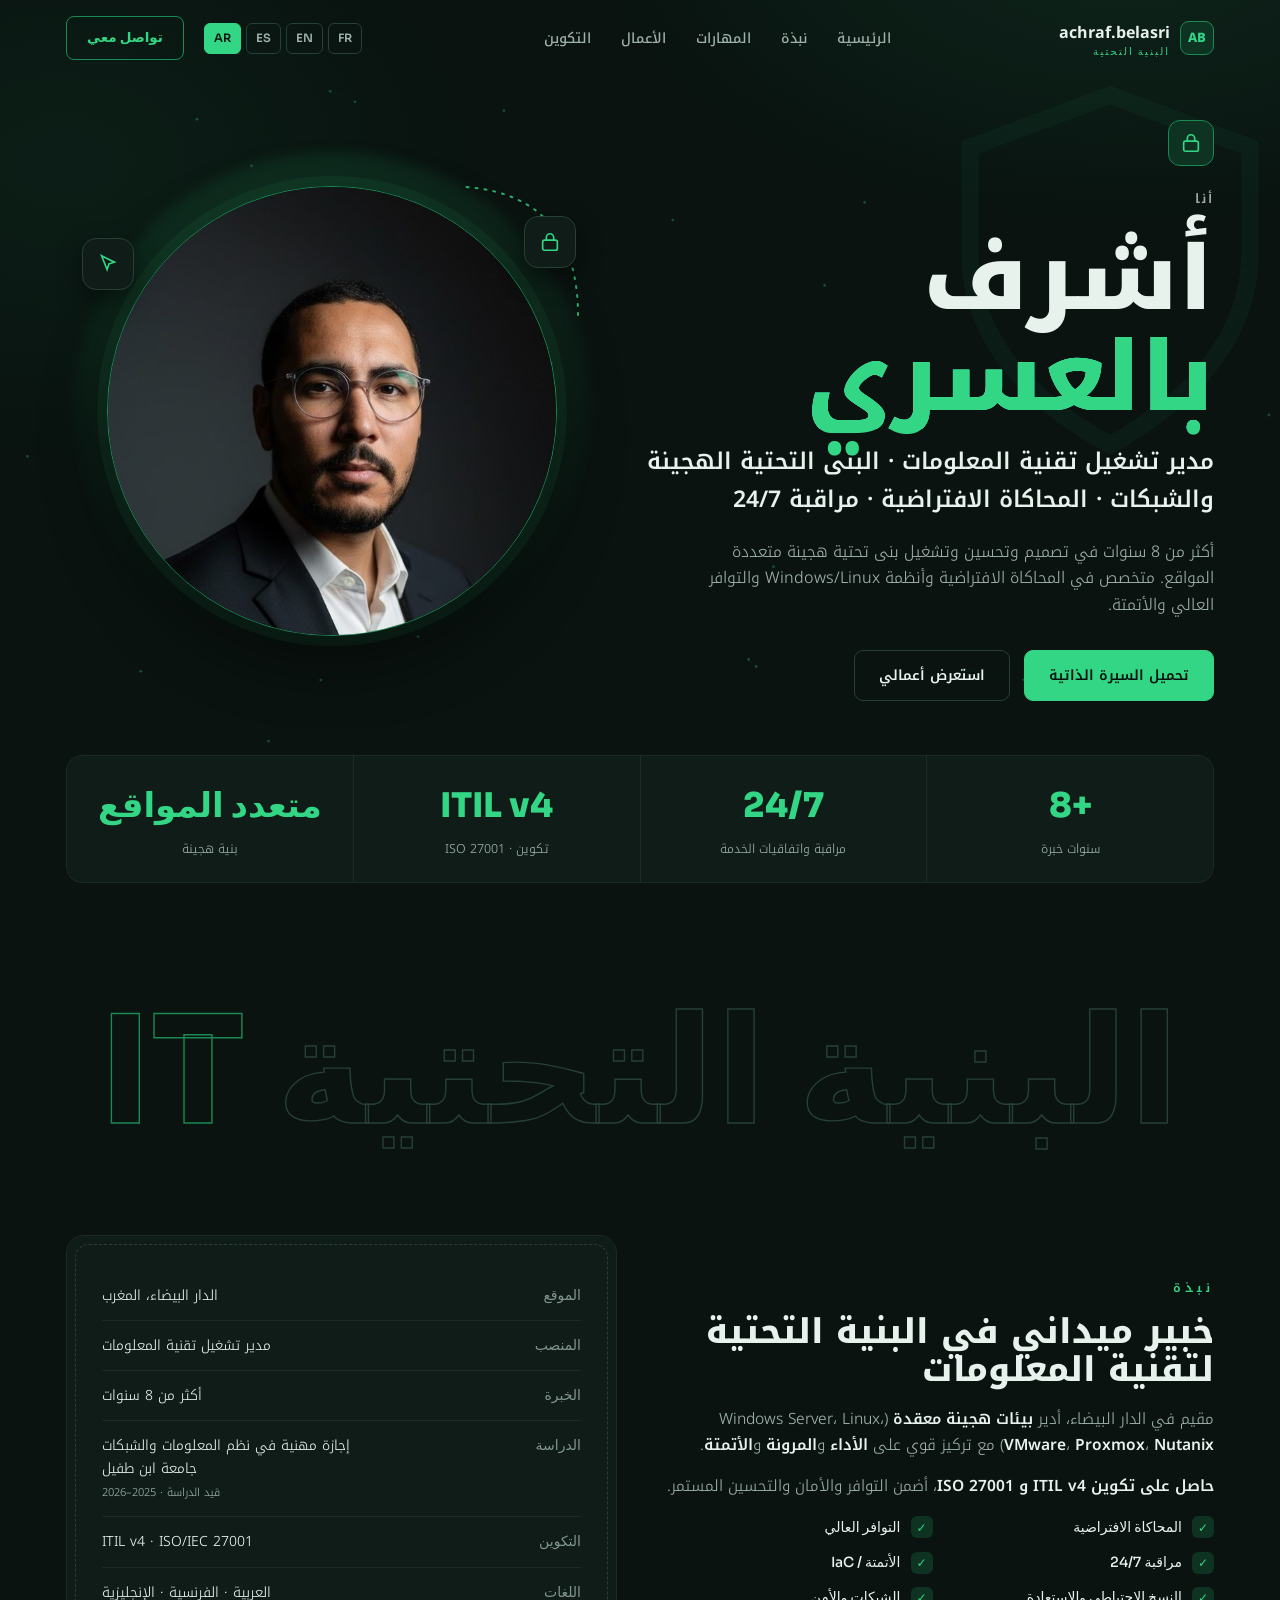
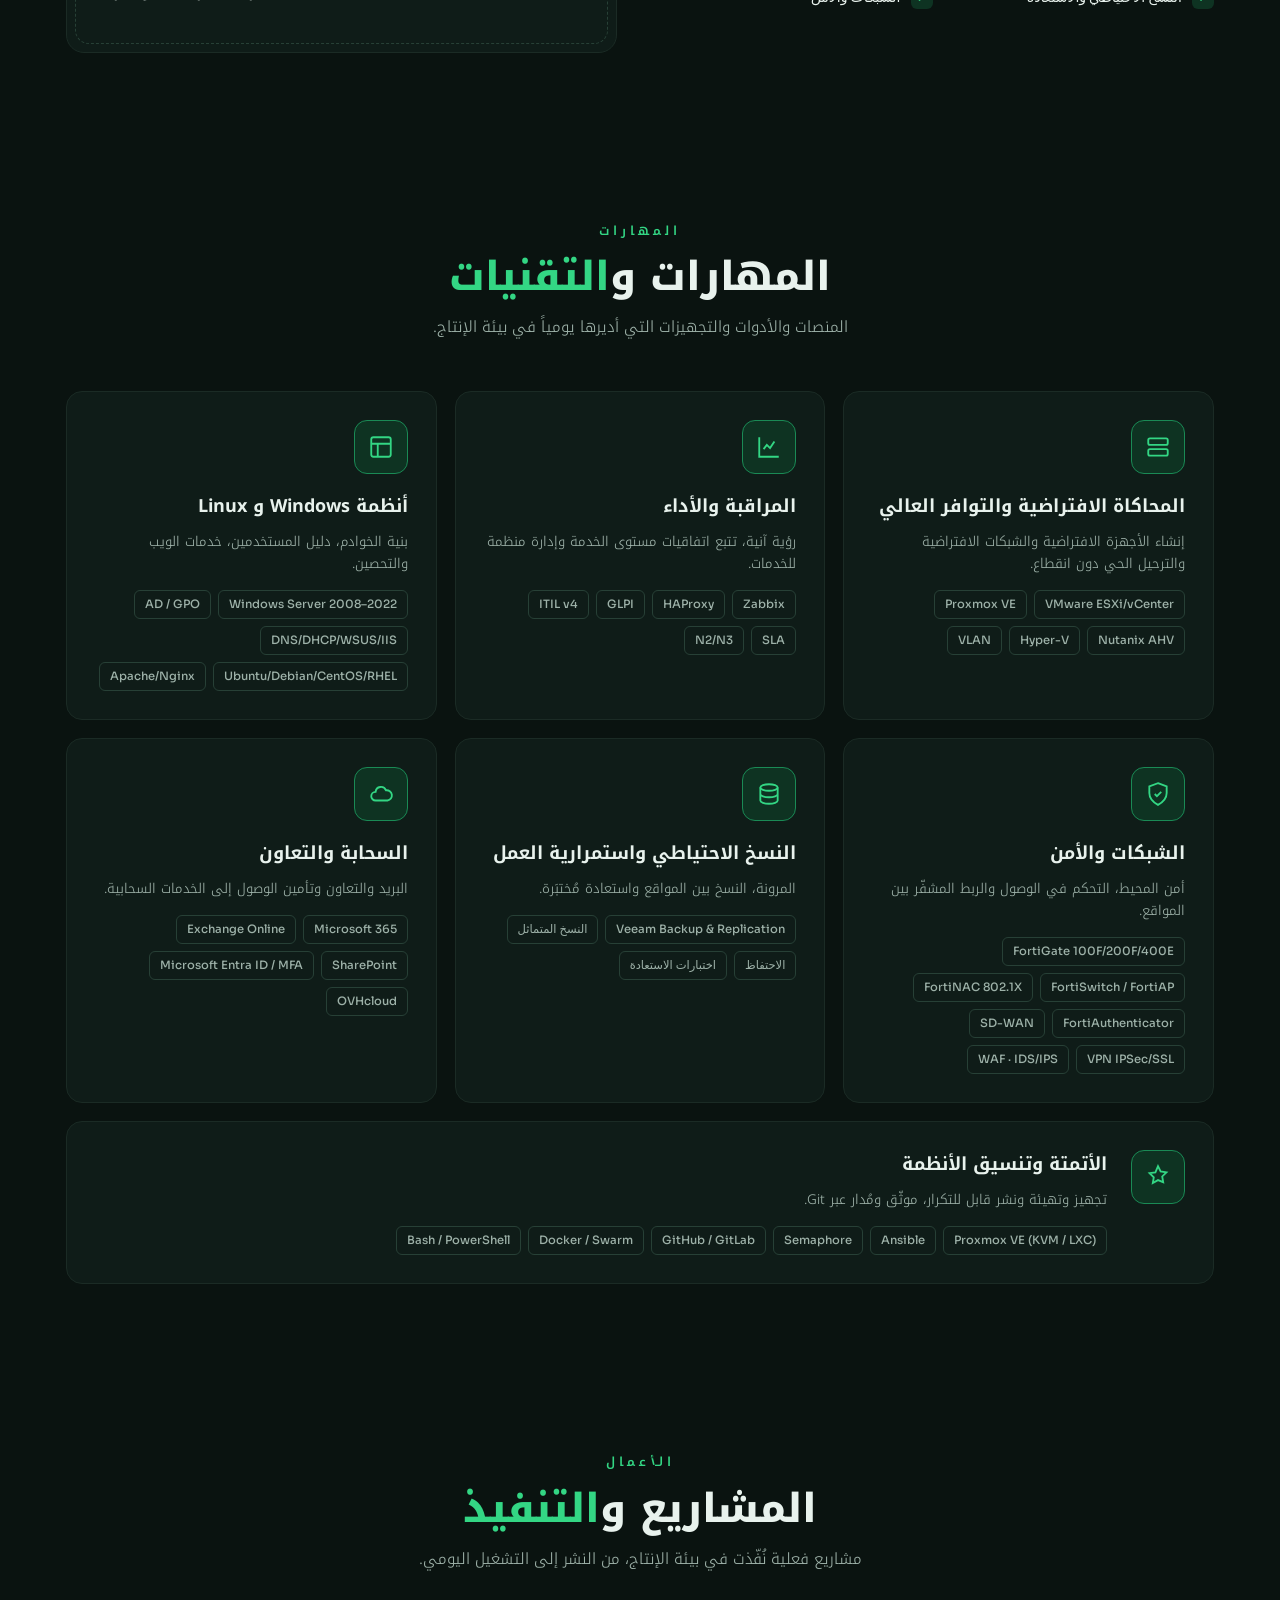
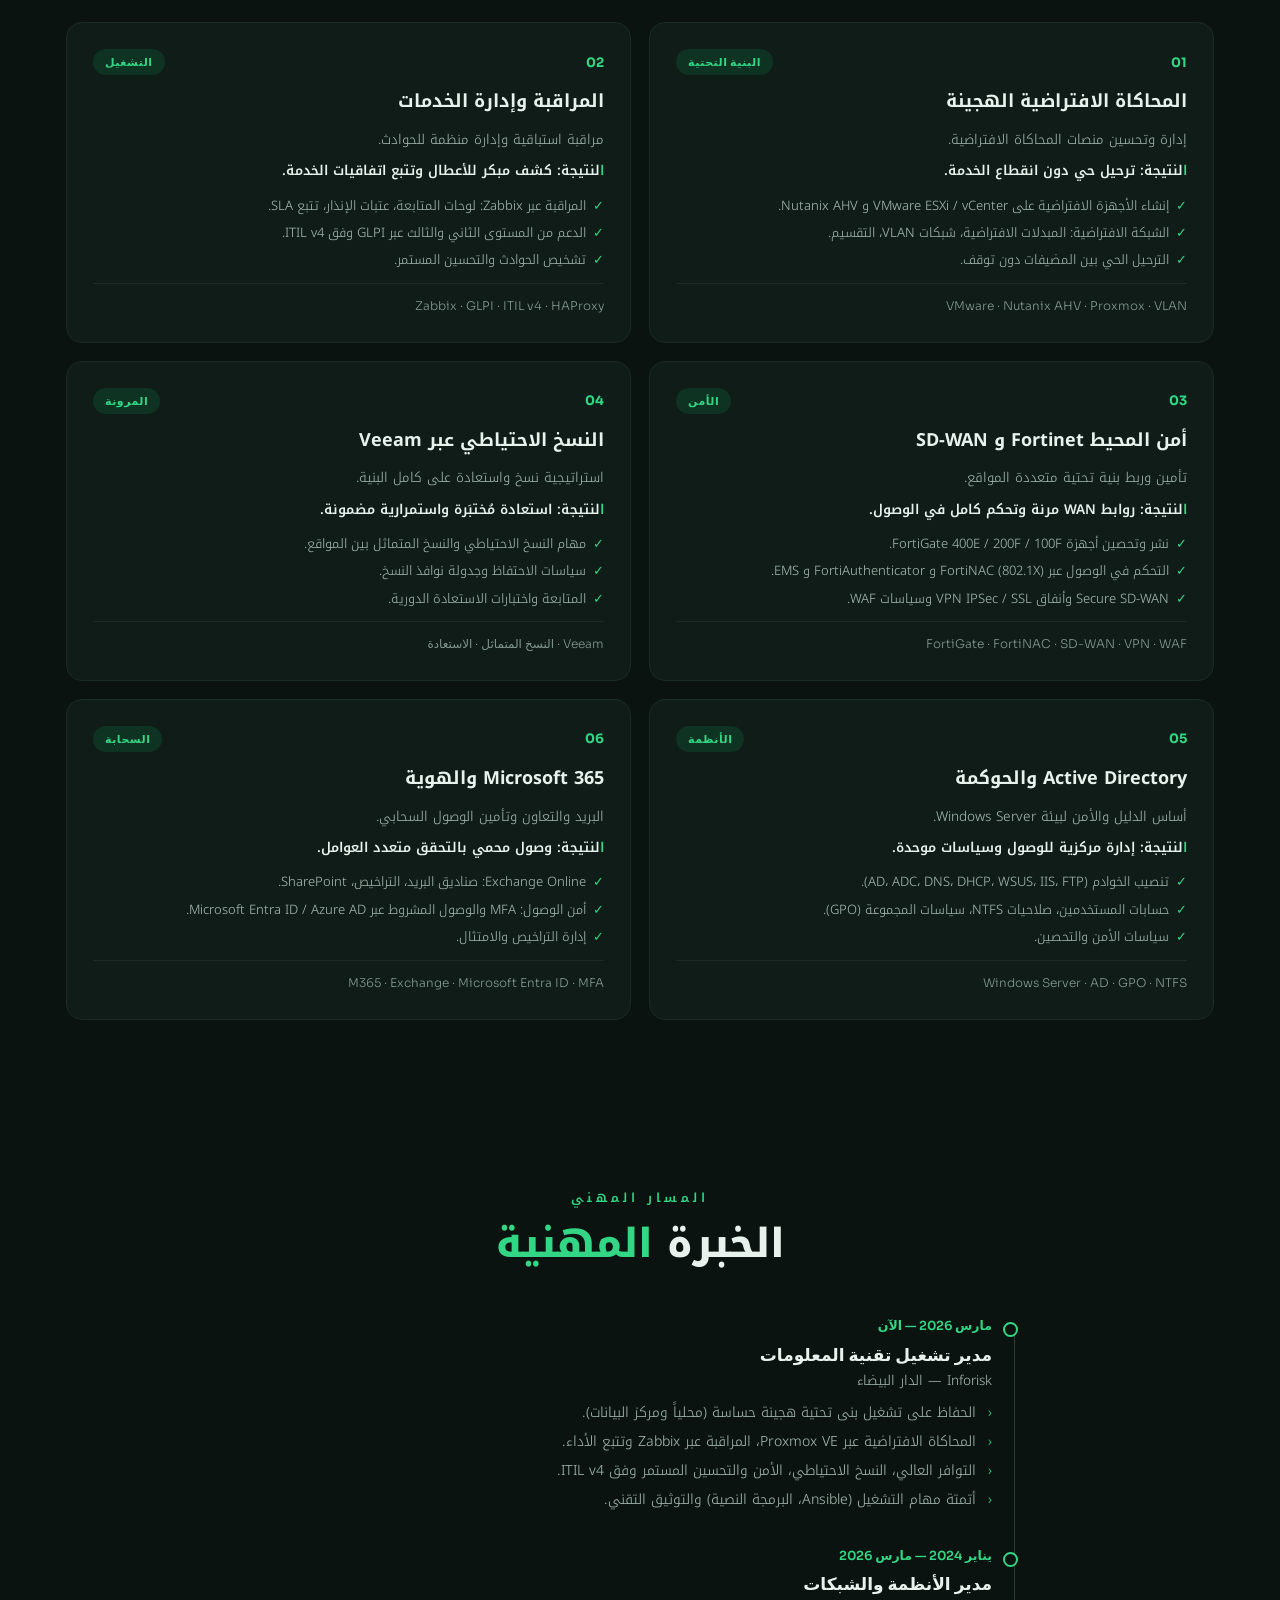
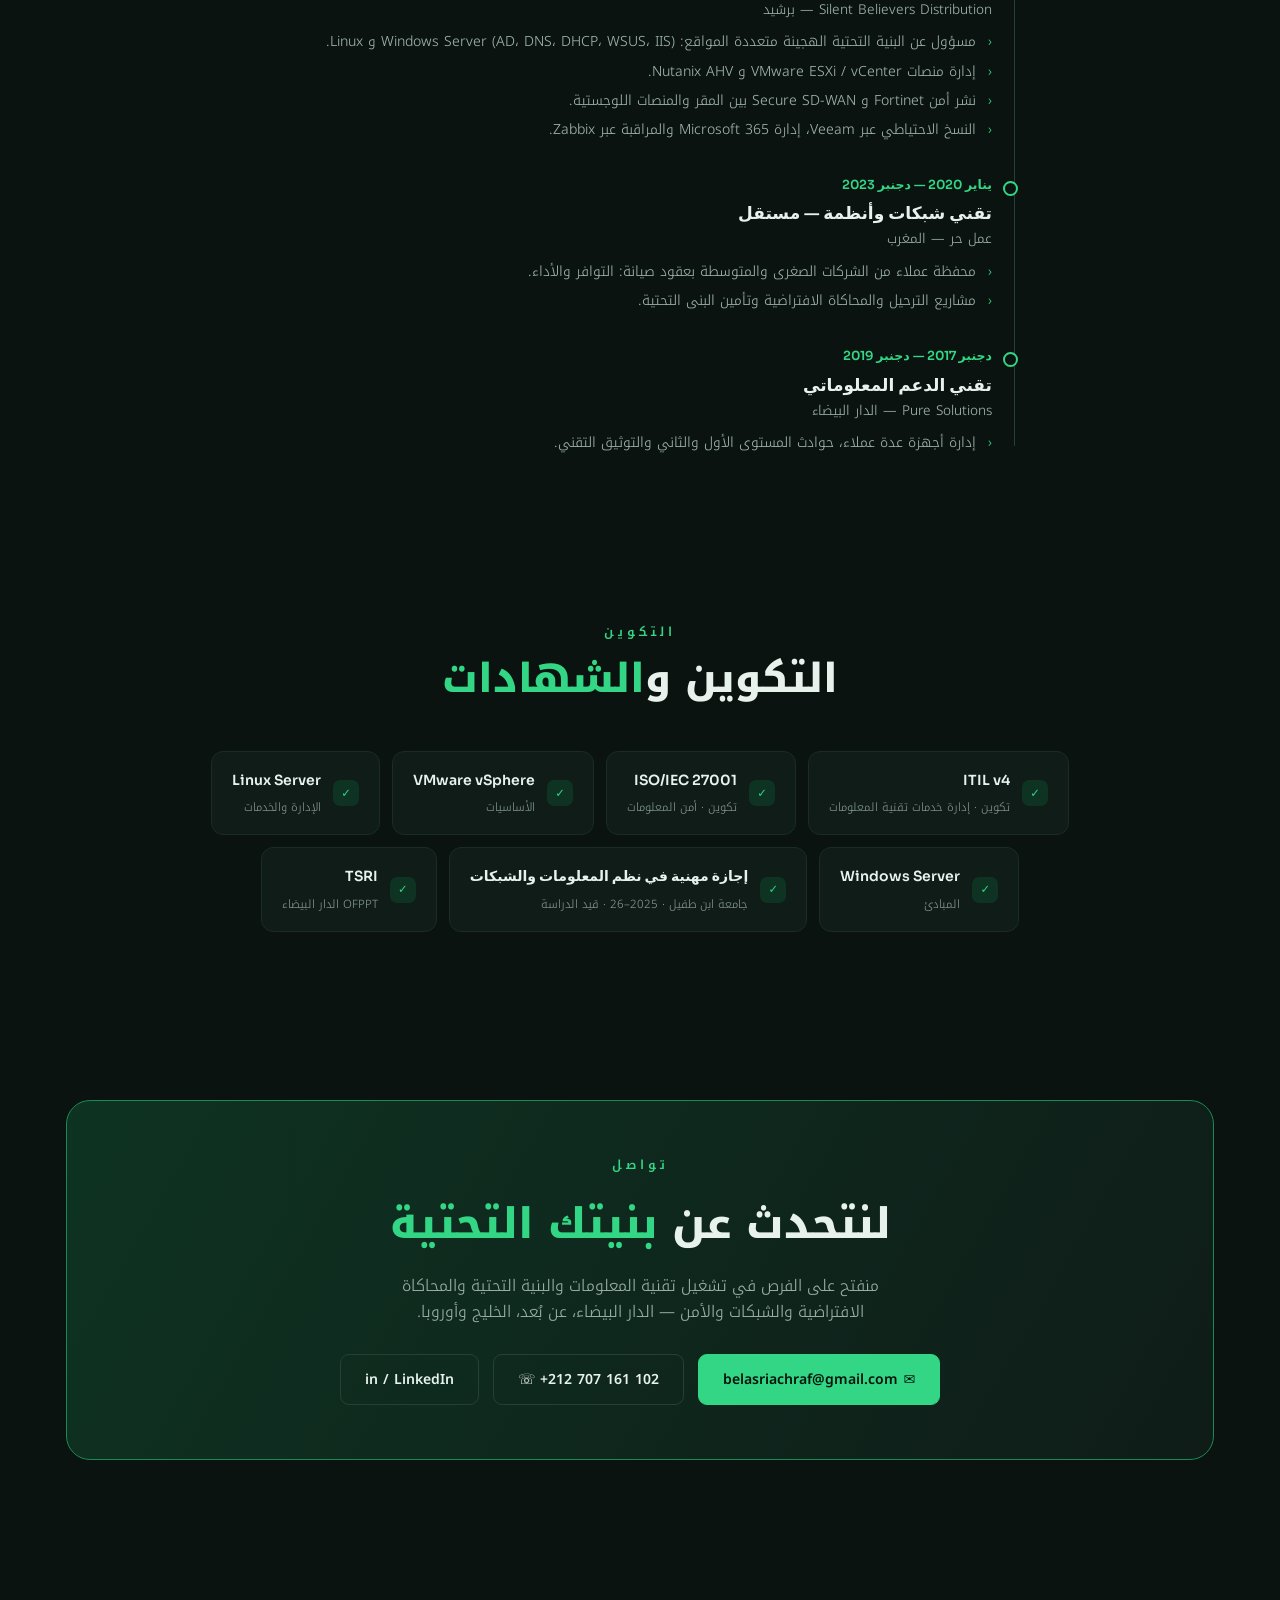
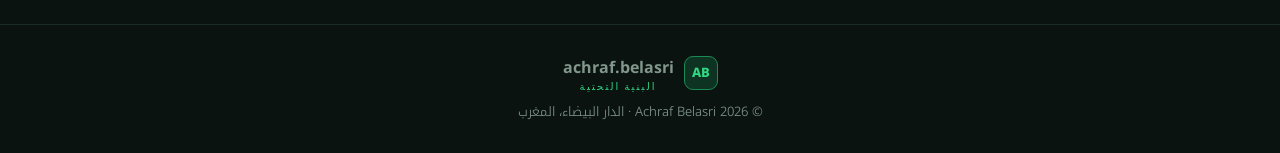
==== commit edfb02da: "Improve mobile layout and align portfolio skills" ====
--- a/ar.html
+++ b/ar.html
@@ -35,11 +35,12 @@
 <noscript><style>.reveal,.stagger>*{opacity:1!important;transform:none!important}</style></noscript>
 </head>
 <body>
-
-<canvas id="mesh"></canvas>
+<a class="skip-link" href="#main">الانتقال إلى المحتوى</a>
+
+<canvas id="mesh" aria-hidden="true"></canvas>
 <div class="intro" id="intro" role="status" aria-label="تهيئة الملف المهني"><div class="intro-panel"><div class="intro-brand"><span>AB</span><strong>ACHRAF.BELASRI</strong></div><div class="intro-log"><div class="intro-line" style="--intro-index:0"><span aria-hidden="true">[ OK ]</span>البنية التحتية متصلة</div><div class="intro-line" style="--intro-index:1"><span aria-hidden="true">[ OK ]</span>الأنظمة تعمل</div><div class="intro-line" style="--intro-index:2"><span aria-hidden="true">[ OK ]</span>تم تحميل الملف</div></div><div class="intro-progress" aria-hidden="true"><i></i></div></div><button class="intro-skip" type="button">تجاوز <kbd>Esc</kbd></button></div>
 
-<nav id="nav" aria-label="فتح القائمة">
+<nav id="nav" aria-label="التنقل الرئيسي">
   <div class="nav-in">
     <a href="#top" class="logo"><span class="mark">AB</span><span>achraf.belasri<small>البنية التحتية</small></span></a>
     <div class="nav-links">
@@ -49,11 +50,12 @@
       <a href="#portfolio">الأعمال</a>
       <a href="#certs">التكوين</a>
     </div>
-    <div class="langs"><a href="index.html" class="" hreflang="fr">FR</a><a href="en.html" class="" hreflang="en">EN</a><a href="es.html" class="" hreflang="es">ES</a><a href="ar.html" class="on" hreflang="ar">AR</a></div><details class="mobile-menu"><summary aria-label="فتح القائمة"><span aria-hidden="true">☰</span></summary><div class="mobile-panel"><a href="#top">الرئيسية</a><a href="#about">نبذة</a><a href="#portfolio">المشاريع</a><a href="#parcours">الخبرة</a><a href="#services">المهارات</a><a href="#certs">التكوين</a><a href="#contact">التواصل</a><div class="mobile-langs"><div class="langs-mobile"><a href="index.html" class="" hreflang="fr">FR</a><a href="en.html" class="" hreflang="en">EN</a><a href="es.html" class="" hreflang="es">ES</a><a href="ar.html" class="on" hreflang="ar">AR</a></div></div></div></details>
+    <div class="langs"><a href="index.html" class="" hreflang="fr">FR</a><a href="en.html" class="" hreflang="en">EN</a><a href="es.html" class="" hreflang="es">ES</a><a href="ar.html" class="on" aria-current="page" hreflang="ar">AR</a></div><details class="mobile-menu"><summary aria-label="فتح القائمة"><span aria-hidden="true">☰</span></summary><div class="mobile-panel"><a href="#top">الرئيسية</a><a href="#about">نبذة</a><a href="#portfolio">المشاريع</a><a href="#parcours">الخبرة</a><a href="#services">المهارات</a><a href="#certs">التكوين</a><a href="#contact">التواصل</a><div class="mobile-langs"><div class="langs-mobile"><a href="index.html" class="" hreflang="fr">FR</a><a href="en.html" class="" hreflang="en">EN</a><a href="es.html" class="" hreflang="es">ES</a><a href="ar.html" class="on" aria-current="page" hreflang="ar">AR</a></div></div></div></details>
     <a href="#contact" class="talk">تواصل معي</a>
   </div>
 </nav>
 
+<main id="main" tabindex="-1">
 <header id="top">
   <svg class="shield-bg" viewBox="0 0 24 24" fill="none" stroke="currentColor" stroke-width="1"><path d="M12 2l8 3v6c0 5-3.5 8.5-8 11-4.5-2.5-8-6-8-11V5l8-3z"/></svg>
   <div class="wrap">
@@ -107,7 +109,7 @@
       <h2>المهارات و<span class="grn">التقنيات</span></h2>
       <p>المنصات والأدوات والتجهيزات التي أديرها يومياً في بيئة الإنتاج.</p>
     </div>
-    <div class="grid3 stagger"><div class="scard"><div class="sico"><svg width="26" height="26" viewBox="0 0 24 24" fill="none" stroke="currentColor" stroke-width="1.7"><rect x="3" y="4" width="18" height="6" rx="1.5"/><rect x="3" y="14" width="18" height="6" rx="1.5"/><path d="M7 7h.01M7 17h.01"/></svg></div><h3>المحاكاة الافتراضية والتوافر العالي</h3><p>إنشاء الأجهزة الافتراضية والشبكات الافتراضية والترحيل الحي دون انقطاع.</p><div class="tags"><span class="tag">VMware ESXi/vCenter</span><span class="tag">Proxmox VE</span><span class="tag">Nutanix AHV</span><span class="tag">Hyper-V</span><span class="tag">VLAN</span></div></div><div class="scard"><div class="sico"><svg width="26" height="26" viewBox="0 0 24 24" fill="none" stroke="currentColor" stroke-width="1.7"><path d="M3 3v18h18"/><path d="M7 14l3-4 3 3 4-6"/></svg></div><h3>المراقبة والأداء</h3><p>رؤية آنية، تتبع اتفاقيات مستوى الخدمة وإدارة منظمة للخدمات.</p><div class="tags"><span class="tag">Zabbix</span><span class="tag">HAProxy</span><span class="tag">GLPI</span><span class="tag">ITIL v4</span><span class="tag">SLA</span><span class="tag">N2/N3</span></div></div><div class="scard"><div class="sico"><svg width="26" height="26" viewBox="0 0 24 24" fill="none" stroke="currentColor" stroke-width="1.7"><rect x="3" y="3" width="18" height="18" rx="2"/><path d="M3 9h18M9 21V9"/></svg></div><h3>أنظمة Windows و Linux</h3><p>بنية الخوادم، دليل المستخدمين، خدمات الويب والتحصين.</p><div class="tags"><span class="tag">Windows Server 2008–2022</span><span class="tag">AD / GPO</span><span class="tag">DNS/DHCP/WSUS/IIS</span><span class="tag">Ubuntu/Debian/CentOS/RHEL</span><span class="tag">Apache/Nginx</span></div></div><div class="scard"><div class="sico"><svg width="26" height="26" viewBox="0 0 24 24" fill="none" stroke="currentColor" stroke-width="1.7"><path d="M12 2l8 3v6c0 5-3.5 8.5-8 11-4.5-2.5-8-6-8-11V5l8-3z"/><path d="M9 12l2 2 4-4"/></svg></div><h3>الشبكات والأمن</h3><p>أمن المحيط، التحكم في الوصول والربط المشفّر بين المواقع.</p><div class="tags"><span class="tag">FortiGate 100F/200F/400E</span><span class="tag">FortiNAC 802.1X</span><span class="tag">FortiAuthenticator</span><span class="tag">SD-WAN</span><span class="tag">VPN IPSec/SSL</span><span class="tag">WAF · IDS/IPS</span></div></div><div class="scard"><div class="sico"><svg width="26" height="26" viewBox="0 0 24 24" fill="none" stroke="currentColor" stroke-width="1.7"><ellipse cx="12" cy="6" rx="8" ry="3"/><path d="M4 6v6c0 1.7 3.6 3 8 3s8-1.3 8-3V6M4 12v6c0 1.7 3.6 3 8 3s8-1.3 8-3v-6"/></svg></div><h3>النسخ الاحتياطي واستمرارية العمل</h3><p>المرونة، النسخ بين المواقع واستعادة مُختبَرة.</p><div class="tags"><span class="tag">Veeam Backup & Replication</span><span class="tag">Réplication</span><span class="tag">Rétention</span><span class="tag">Restore tests</span></div></div><div class="scard"><div class="sico"><svg width="26" height="26" viewBox="0 0 24 24" fill="none" stroke="currentColor" stroke-width="1.7"><path d="M7 18a4 4 0 0 1 0-8 5 5 0 0 1 9.6-1.4A3.5 3.5 0 0 1 18 18H7z"/></svg></div><h3>السحابة والتعاون</h3><p>البريد والتعاون وتأمين الوصول إلى الخدمات السحابية.</p><div class="tags"><span class="tag">Microsoft 365</span><span class="tag">Exchange Online</span><span class="tag">SharePoint</span><span class="tag">Azure AD / MFA</span><span class="tag">OVHcloud</span></div></div><div class="scard wide"><div class="sico"><svg width="26" height="26" viewBox="0 0 24 24" fill="none" stroke="currentColor" stroke-width="1.7"><path d="M12 2l2.4 4.9 5.4.8-3.9 3.8.9 5.3L12 14.9 7.2 17.6l.9-5.3L4.2 8.5l5.4-.8z"/></svg></div><div><h3>الأتمتة والبنية التحتية ككود</h3><p>تجهيز وتهيئة ونشر قابل للتكرار، موثّق ومُدار عبر Git.</p><div class="tags"><span class="tag">Proxmox VE (KVM / LXC)</span><span class="tag">Ansible</span><span class="tag">Semaphore</span><span class="tag">GitHub / GitLab</span><span class="tag">Docker / Swarm</span><span class="tag">Bash / PowerShell</span></div></div></div></div>
+    <div class="grid3 stagger"><div class="scard"><div class="sico"><svg width="26" height="26" viewBox="0 0 24 24" fill="none" stroke="currentColor" stroke-width="1.7"><rect x="3" y="4" width="18" height="6" rx="1.5"/><rect x="3" y="14" width="18" height="6" rx="1.5"/><path d="M7 7h.01M7 17h.01"/></svg></div><h3>المحاكاة الافتراضية والتوافر العالي</h3><p>إنشاء الأجهزة الافتراضية والشبكات الافتراضية والترحيل الحي دون انقطاع.</p><div class="tags"><span class="tag">VMware ESXi/vCenter</span><span class="tag">Proxmox VE</span><span class="tag">Nutanix AHV</span><span class="tag">Hyper-V</span><span class="tag">VLAN</span></div></div><div class="scard"><div class="sico"><svg width="26" height="26" viewBox="0 0 24 24" fill="none" stroke="currentColor" stroke-width="1.7"><path d="M3 3v18h18"/><path d="M7 14l3-4 3 3 4-6"/></svg></div><h3>المراقبة والأداء</h3><p>رؤية آنية، تتبع اتفاقيات مستوى الخدمة وإدارة منظمة للخدمات.</p><div class="tags"><span class="tag">Zabbix</span><span class="tag">HAProxy</span><span class="tag">GLPI</span><span class="tag">ITIL v4</span><span class="tag">SLA</span><span class="tag">N2/N3</span></div></div><div class="scard"><div class="sico"><svg width="26" height="26" viewBox="0 0 24 24" fill="none" stroke="currentColor" stroke-width="1.7"><rect x="3" y="3" width="18" height="18" rx="2"/><path d="M3 9h18M9 21V9"/></svg></div><h3>أنظمة Windows و Linux</h3><p>بنية الخوادم، دليل المستخدمين، خدمات الويب والتحصين.</p><div class="tags"><span class="tag">Windows Server 2008–2022</span><span class="tag">AD / GPO</span><span class="tag">DNS/DHCP/WSUS/IIS</span><span class="tag">Ubuntu/Debian/CentOS/RHEL</span><span class="tag">Apache/Nginx</span></div></div><div class="scard"><div class="sico"><svg width="26" height="26" viewBox="0 0 24 24" fill="none" stroke="currentColor" stroke-width="1.7"><path d="M12 2l8 3v6c0 5-3.5 8.5-8 11-4.5-2.5-8-6-8-11V5l8-3z"/><path d="M9 12l2 2 4-4"/></svg></div><h3>الشبكات والأمن</h3><p>أمن المحيط، التحكم في الوصول والربط المشفّر بين المواقع.</p><div class="tags"><span class="tag">FortiGate 100F/200F/400E</span><span class="tag">FortiSwitch / FortiAP</span><span class="tag">FortiNAC 802.1X</span><span class="tag">FortiAuthenticator</span><span class="tag">SD-WAN</span><span class="tag">VPN IPSec/SSL</span><span class="tag">WAF · IDS/IPS</span></div></div><div class="scard"><div class="sico"><svg width="26" height="26" viewBox="0 0 24 24" fill="none" stroke="currentColor" stroke-width="1.7"><ellipse cx="12" cy="6" rx="8" ry="3"/><path d="M4 6v6c0 1.7 3.6 3 8 3s8-1.3 8-3V6M4 12v6c0 1.7 3.6 3 8 3s8-1.3 8-3v-6"/></svg></div><h3>النسخ الاحتياطي واستمرارية العمل</h3><p>المرونة، النسخ بين المواقع واستعادة مُختبَرة.</p><div class="tags"><span class="tag">Veeam Backup & Replication</span><span class="tag">النسخ المتماثل</span><span class="tag">الاحتفاظ</span><span class="tag">اختبارات الاستعادة</span></div></div><div class="scard"><div class="sico"><svg width="26" height="26" viewBox="0 0 24 24" fill="none" stroke="currentColor" stroke-width="1.7"><path d="M7 18a4 4 0 0 1 0-8 5 5 0 0 1 9.6-1.4A3.5 3.5 0 0 1 18 18H7z"/></svg></div><h3>السحابة والتعاون</h3><p>البريد والتعاون وتأمين الوصول إلى الخدمات السحابية.</p><div class="tags"><span class="tag">Microsoft 365</span><span class="tag">Exchange Online</span><span class="tag">SharePoint</span><span class="tag">Microsoft Entra ID / MFA</span><span class="tag">OVHcloud</span></div></div><div class="scard wide"><div class="sico"><svg width="26" height="26" viewBox="0 0 24 24" fill="none" stroke="currentColor" stroke-width="1.7"><path d="M12 2l2.4 4.9 5.4.8-3.9 3.8.9 5.3L12 14.9 7.2 17.6l.9-5.3L4.2 8.5l5.4-.8z"/></svg></div><div><h3>الأتمتة وتنسيق الأنظمة</h3><p>تجهيز وتهيئة ونشر قابل للتكرار، موثّق ومُدار عبر Git.</p><div class="tags"><span class="tag">Proxmox VE (KVM / LXC)</span><span class="tag">Ansible</span><span class="tag">Semaphore</span><span class="tag">GitHub / GitLab</span><span class="tag">Docker / Swarm</span><span class="tag">Bash / PowerShell</span></div></div></div></div>
   </div>
 </section>
 
@@ -118,7 +120,7 @@
       <h2>المشاريع و<span class="grn">التنفيذ</span></h2>
       <p>مشاريع فعلية نُفّذت في بيئة الإنتاج، من النشر إلى التشغيل اليومي.</p>
     </div>
-    <div class="grid2 stagger"><div class="pcard"><div class="pc-top"><span class="pc-no">01</span><span class="pc-badge">البنية التحتية</span></div><h3>المحاكاة الافتراضية الهجينة</h3><p class="ctx">إدارة وتحسين منصات المحاكاة الافتراضية. <strong>النتيجة: ترحيل حي دون انقطاع الخدمة.</strong></p><ul><li>إنشاء الأجهزة الافتراضية على VMware ESXi / vCenter و Nutanix AHV.</li><li>الشبكة الافتراضية: المبدلات الافتراضية، شبكات VLAN، التقسيم.</li><li>الترحيل الحي بين المضيفات دون توقف.</li></ul><div class="st">VMware · Nutanix AHV · Proxmox · VLAN</div></div><div class="pcard"><div class="pc-top"><span class="pc-no">02</span><span class="pc-badge">التشغيل</span></div><h3>المراقبة وإدارة الخدمات</h3><p class="ctx">مراقبة استباقية وإدارة منظمة للحوادث. <strong>النتيجة: كشف مبكر للأعطال وتتبع اتفاقيات الخدمة.</strong></p><ul><li>المراقبة عبر Zabbix: لوحات المتابعة، عتبات الإنذار، تتبع SLA.</li><li>الدعم من المستوى الثاني والثالث عبر GLPI وفق ITIL v4.</li><li>تشخيص الحوادث والتحسين المستمر.</li></ul><div class="st">Zabbix · GLPI · ITIL v4 · HAProxy</div></div><div class="pcard"><div class="pc-top"><span class="pc-no">03</span><span class="pc-badge">الأمن</span></div><h3>أمن المحيط Fortinet و SD-WAN</h3><p class="ctx">تأمين وربط بنية تحتية متعددة المواقع. <strong>النتيجة: روابط WAN مرنة وتحكم كامل في الوصول.</strong></p><ul><li>نشر وتحصين أجهزة FortiGate 400E / 200F / 100F.</li><li>التحكم في الوصول عبر FortiNAC (802.1X) و FortiAuthenticator و EMS.</li><li>Secure SD-WAN وأنفاق VPN IPSec / SSL وسياسات WAF.</li></ul><div class="st">FortiGate · FortiNAC · SD-WAN · VPN · WAF</div></div><div class="pcard"><div class="pc-top"><span class="pc-no">04</span><span class="pc-badge">المرونة</span></div><h3>النسخ الاحتياطي عبر Veeam</h3><p class="ctx">استراتيجية نسخ واستعادة على كامل البنية. <strong>النتيجة: استعادة مُختبَرة واستمرارية مضمونة.</strong></p><ul><li>مهام النسخ الاحتياطي والنسخ المتماثل بين المواقع.</li><li>سياسات الاحتفاظ وجدولة نوافذ النسخ.</li><li>المتابعة واختبارات الاستعادة الدورية.</li></ul><div class="st">Veeam · النسخ المتماثل · الاستعادة</div></div><div class="pcard"><div class="pc-top"><span class="pc-no">05</span><span class="pc-badge">الأنظمة</span></div><h3>Active Directory والحوكمة</h3><p class="ctx">أساس الدليل والأمن لبيئة Windows Server. <strong>النتيجة: إدارة مركزية للوصول وسياسات موحدة.</strong></p><ul><li>تنصيب الخوادم (AD، ADC، DNS، DHCP، WSUS، IIS، FTP).</li><li>حسابات المستخدمين، صلاحيات NTFS، سياسات المجموعة (GPO).</li><li>سياسات الأمن والتحصين.</li></ul><div class="st">Windows Server · AD · GPO · NTFS</div></div><div class="pcard"><div class="pc-top"><span class="pc-no">06</span><span class="pc-badge">السحابة</span></div><h3>Microsoft 365 والهوية</h3><p class="ctx">البريد والتعاون وتأمين الوصول السحابي. <strong>النتيجة: وصول محمي بالتحقق متعدد العوامل.</strong></p><ul><li>Exchange Online: صناديق البريد، التراخيص، SharePoint.</li><li>أمن الوصول: MFA والوصول المشروط عبر Azure AD.</li><li>إدارة التراخيص والامتثال.</li></ul><div class="st">M365 · Exchange · Azure AD · MFA</div></div></div>
+    <div class="grid2 stagger"><div class="pcard"><div class="pc-top"><span class="pc-no">01</span><span class="pc-badge">البنية التحتية</span></div><h3>المحاكاة الافتراضية الهجينة</h3><p class="ctx">إدارة وتحسين منصات المحاكاة الافتراضية. <strong>النتيجة: ترحيل حي دون انقطاع الخدمة.</strong></p><ul><li>إنشاء الأجهزة الافتراضية على VMware ESXi / vCenter و Nutanix AHV.</li><li>الشبكة الافتراضية: المبدلات الافتراضية، شبكات VLAN، التقسيم.</li><li>الترحيل الحي بين المضيفات دون توقف.</li></ul><div class="st">VMware · Nutanix AHV · Proxmox · VLAN</div></div><div class="pcard"><div class="pc-top"><span class="pc-no">02</span><span class="pc-badge">التشغيل</span></div><h3>المراقبة وإدارة الخدمات</h3><p class="ctx">مراقبة استباقية وإدارة منظمة للحوادث. <strong>النتيجة: كشف مبكر للأعطال وتتبع اتفاقيات الخدمة.</strong></p><ul><li>المراقبة عبر Zabbix: لوحات المتابعة، عتبات الإنذار، تتبع SLA.</li><li>الدعم من المستوى الثاني والثالث عبر GLPI وفق ITIL v4.</li><li>تشخيص الحوادث والتحسين المستمر.</li></ul><div class="st">Zabbix · GLPI · ITIL v4 · HAProxy</div></div><div class="pcard"><div class="pc-top"><span class="pc-no">03</span><span class="pc-badge">الأمن</span></div><h3>أمن المحيط Fortinet و SD-WAN</h3><p class="ctx">تأمين وربط بنية تحتية متعددة المواقع. <strong>النتيجة: روابط WAN مرنة وتحكم كامل في الوصول.</strong></p><ul><li>نشر وتحصين أجهزة FortiGate 400E / 200F / 100F.</li><li>التحكم في الوصول عبر FortiNAC (802.1X) و FortiAuthenticator و EMS.</li><li>Secure SD-WAN وأنفاق VPN IPSec / SSL وسياسات WAF.</li></ul><div class="st">FortiGate · FortiNAC · SD-WAN · VPN · WAF</div></div><div class="pcard"><div class="pc-top"><span class="pc-no">04</span><span class="pc-badge">المرونة</span></div><h3>النسخ الاحتياطي عبر Veeam</h3><p class="ctx">استراتيجية نسخ واستعادة على كامل البنية. <strong>النتيجة: استعادة مُختبَرة واستمرارية مضمونة.</strong></p><ul><li>مهام النسخ الاحتياطي والنسخ المتماثل بين المواقع.</li><li>سياسات الاحتفاظ وجدولة نوافذ النسخ.</li><li>المتابعة واختبارات الاستعادة الدورية.</li></ul><div class="st">Veeam · النسخ المتماثل · الاستعادة</div></div><div class="pcard"><div class="pc-top"><span class="pc-no">05</span><span class="pc-badge">الأنظمة</span></div><h3>Active Directory والحوكمة</h3><p class="ctx">أساس الدليل والأمن لبيئة Windows Server. <strong>النتيجة: إدارة مركزية للوصول وسياسات موحدة.</strong></p><ul><li>تنصيب الخوادم (AD، ADC، DNS، DHCP، WSUS، IIS، FTP).</li><li>حسابات المستخدمين، صلاحيات NTFS، سياسات المجموعة (GPO).</li><li>سياسات الأمن والتحصين.</li></ul><div class="st">Windows Server · AD · GPO · NTFS</div></div><div class="pcard"><div class="pc-top"><span class="pc-no">06</span><span class="pc-badge">السحابة</span></div><h3>Microsoft 365 والهوية</h3><p class="ctx">البريد والتعاون وتأمين الوصول السحابي. <strong>النتيجة: وصول محمي بالتحقق متعدد العوامل.</strong></p><ul><li>Exchange Online: صناديق البريد، التراخيص، SharePoint.</li><li>أمن الوصول: MFA والوصول المشروط عبر Microsoft Entra ID / Azure AD.</li><li>إدارة التراخيص والامتثال.</li></ul><div class="st">M365 · Exchange · Microsoft Entra ID · MFA</div></div></div>
   </div>
 </section>
 
@@ -156,6 +158,8 @@
     </div>
   </div>
 </section>
+
+</main>
 
 <footer>
   <div class="wrap">
--- a/assets/improvements.css
+++ b/assets/improvements.css
@@ -1,6 +1,8 @@
 /* Focused improvements that preserve the original visual direction. */
 :root{--fg-faint:#81968d}
 a:focus-visible,summary:focus-visible,button:focus-visible{outline:3px solid var(--green);outline-offset:4px;border-radius:6px}
+.skip-link{position:fixed;inset-block-start:10px;inset-inline-start:12px;z-index:300;padding:10px 14px;border-radius:8px;background:var(--green);color:#04140c;font-family:var(--disp);font-size:13px;font-weight:700;transform:translateY(-160%);transition:transform .15s ease}
+.skip-link:focus{transform:none}
 .fact small{color:var(--fg-dim);font-size:11px}
 /* Short GPU-friendly intro. The page loads behind it and scrolling is never locked. */
 .intro{display:none;position:fixed;inset:0;z-index:200;background:rgba(4,16,10,.96);place-items:center;padding:24px;opacity:1;transition:opacity .24s ease,visibility .24s ease}
@@ -28,7 +30,7 @@
 .mobile-panel>a:hover,.mobile-panel>a:focus-visible{background:var(--green-deep);color:var(--green)}
 .mobile-langs{border-top:1px solid var(--line);margin-top:7px;padding-top:9px}
 .langs-mobile{display:grid;grid-template-columns:repeat(4,1fr);gap:6px}
-.langs-mobile a{min-height:40px;display:grid;place-items:center;border:1px solid var(--line-2);border-radius:7px;color:var(--fg-dim);font-size:11px;font-weight:600}
+.langs-mobile a{min-height:44px;display:grid;place-items:center;border:1px solid var(--line-2);border-radius:7px;color:var(--fg-dim);font-size:12px;font-weight:600}
 .langs-mobile a.on{background:var(--green);border-color:var(--green);color:#04140c}
 .pcard .ctx strong{display:block;margin-top:9px;color:var(--fg);font-weight:600}
 .pcard .ctx strong::first-letter{color:var(--green)}
@@ -37,12 +39,15 @@
   .nav-in{padding-block:12px}
   .nav-in>.langs,.nav-in>.talk{display:none}
   .mobile-menu{display:block}
+  .shield-bg{left:auto;right:0}
   .photo-ring{width:min(450px,86vw);height:auto;aspect-ratio:1}
   .visual{min-height:auto}
 }
 
 @media(max-width:560px){
+  .wrap{padding-inline:18px}
   .nav-in{padding-inline:18px;gap:10px}
+  .shield-bg{width:100vw;height:auto}
   .logo{font-size:13px;min-width:0}
   .logo .mark{width:32px;height:32px}
   .logo small{font-size:8px;letter-spacing:1.4px}
@@ -51,6 +56,9 @@
   .cta .btn{min-height:46px}
   .cta{display:grid;grid-template-columns:1fr 1fr}
   .cta .btn{padding-inline:14px;justify-content:center}
+  .cta-band{padding:40px 18px;border-radius:18px}
+  .cta-band .cta{grid-template-columns:1fr}
+  .cta-band .btn{width:100%;overflow-wrap:anywhere;text-align:center}
   .checks{grid-template-columns:1fr}
   .stats{margin-top:38px}
   section{padding-block:64px}
@@ -62,6 +70,12 @@
   .intro-skip{inset-inline-end:18px;inset-block-end:18px}
 }
 
+@media(max-width:360px){
+  .hero-id>.cta{grid-template-columns:1fr}
+  .hero-id>.cta .btn{width:100%}
+  .pcard,.scard{padding:19px}
+}
+
 @media(prefers-reduced-motion:reduce){
   html{scroll-behavior:auto}
   .glitch::before,.glitch::after,.dot,.radar .sweep,.radar .blip,.scan-bar,.typedrole .cur{animation:none!important}
